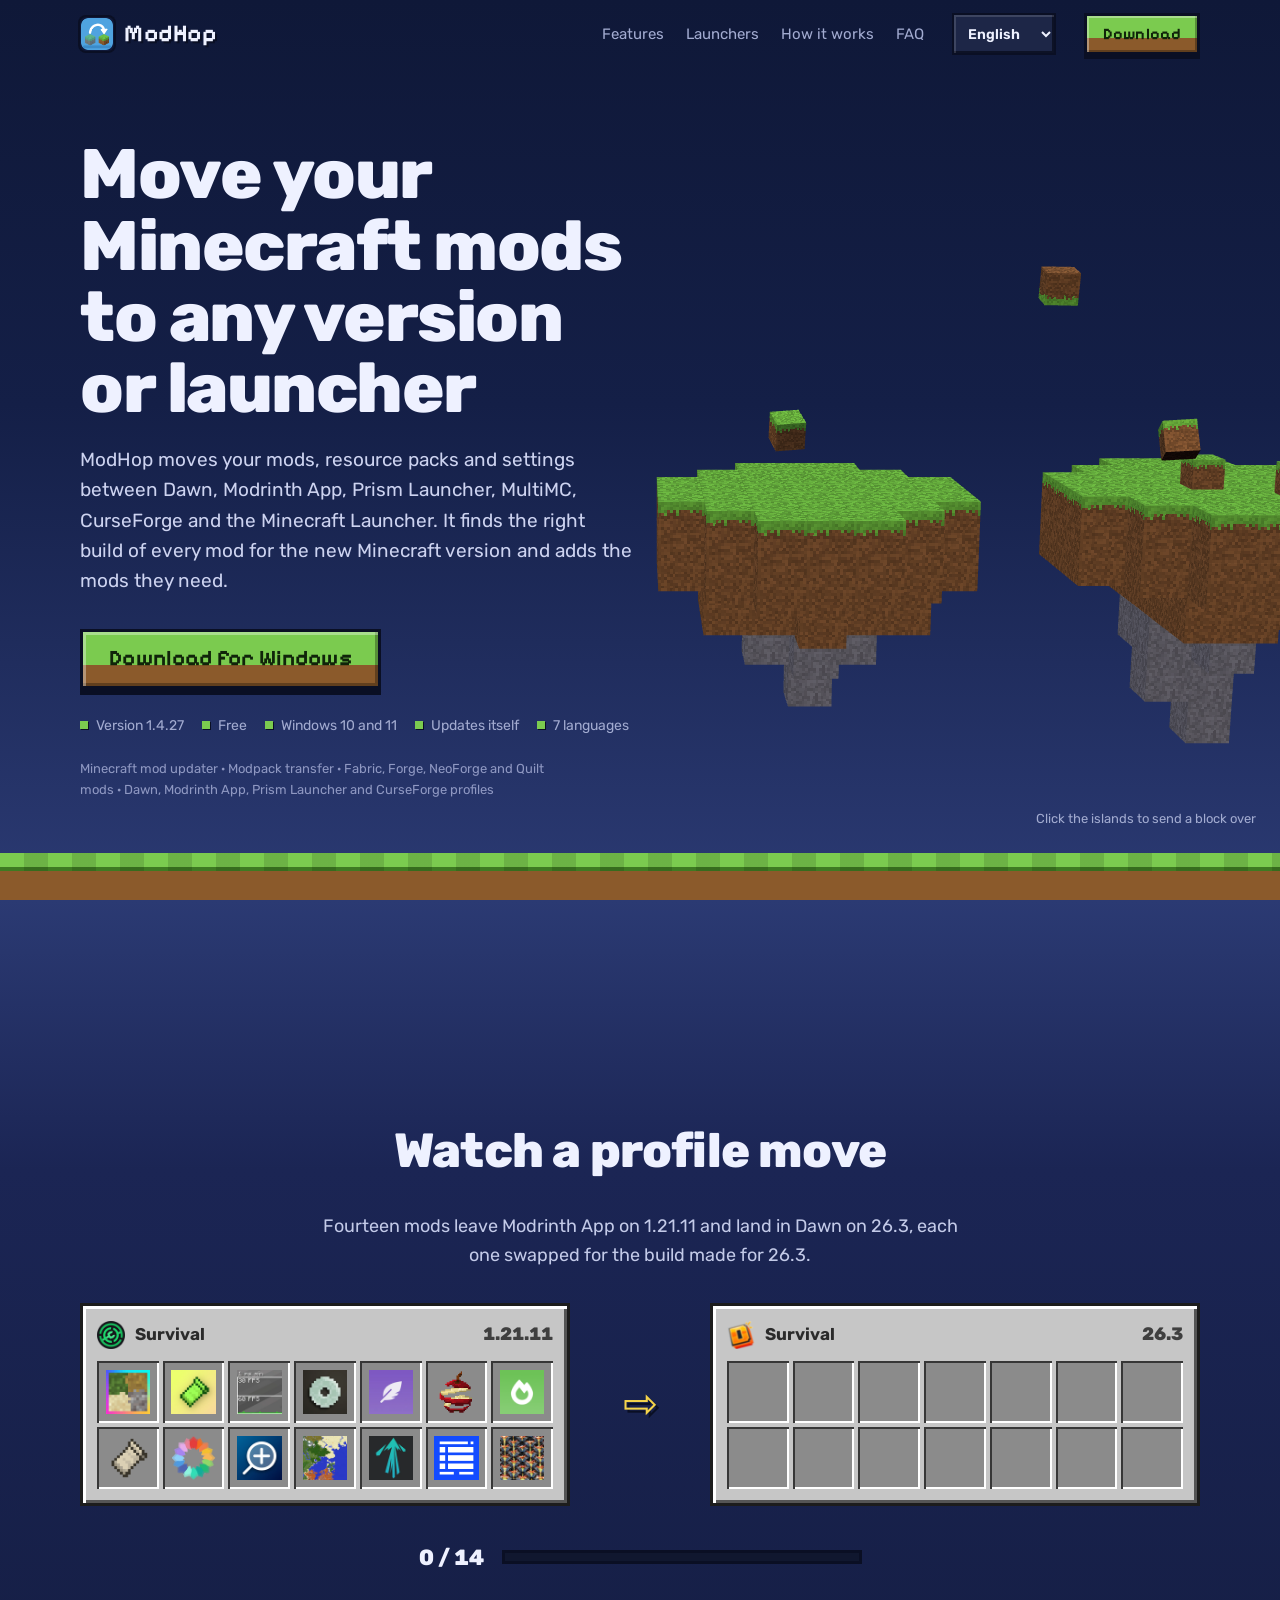
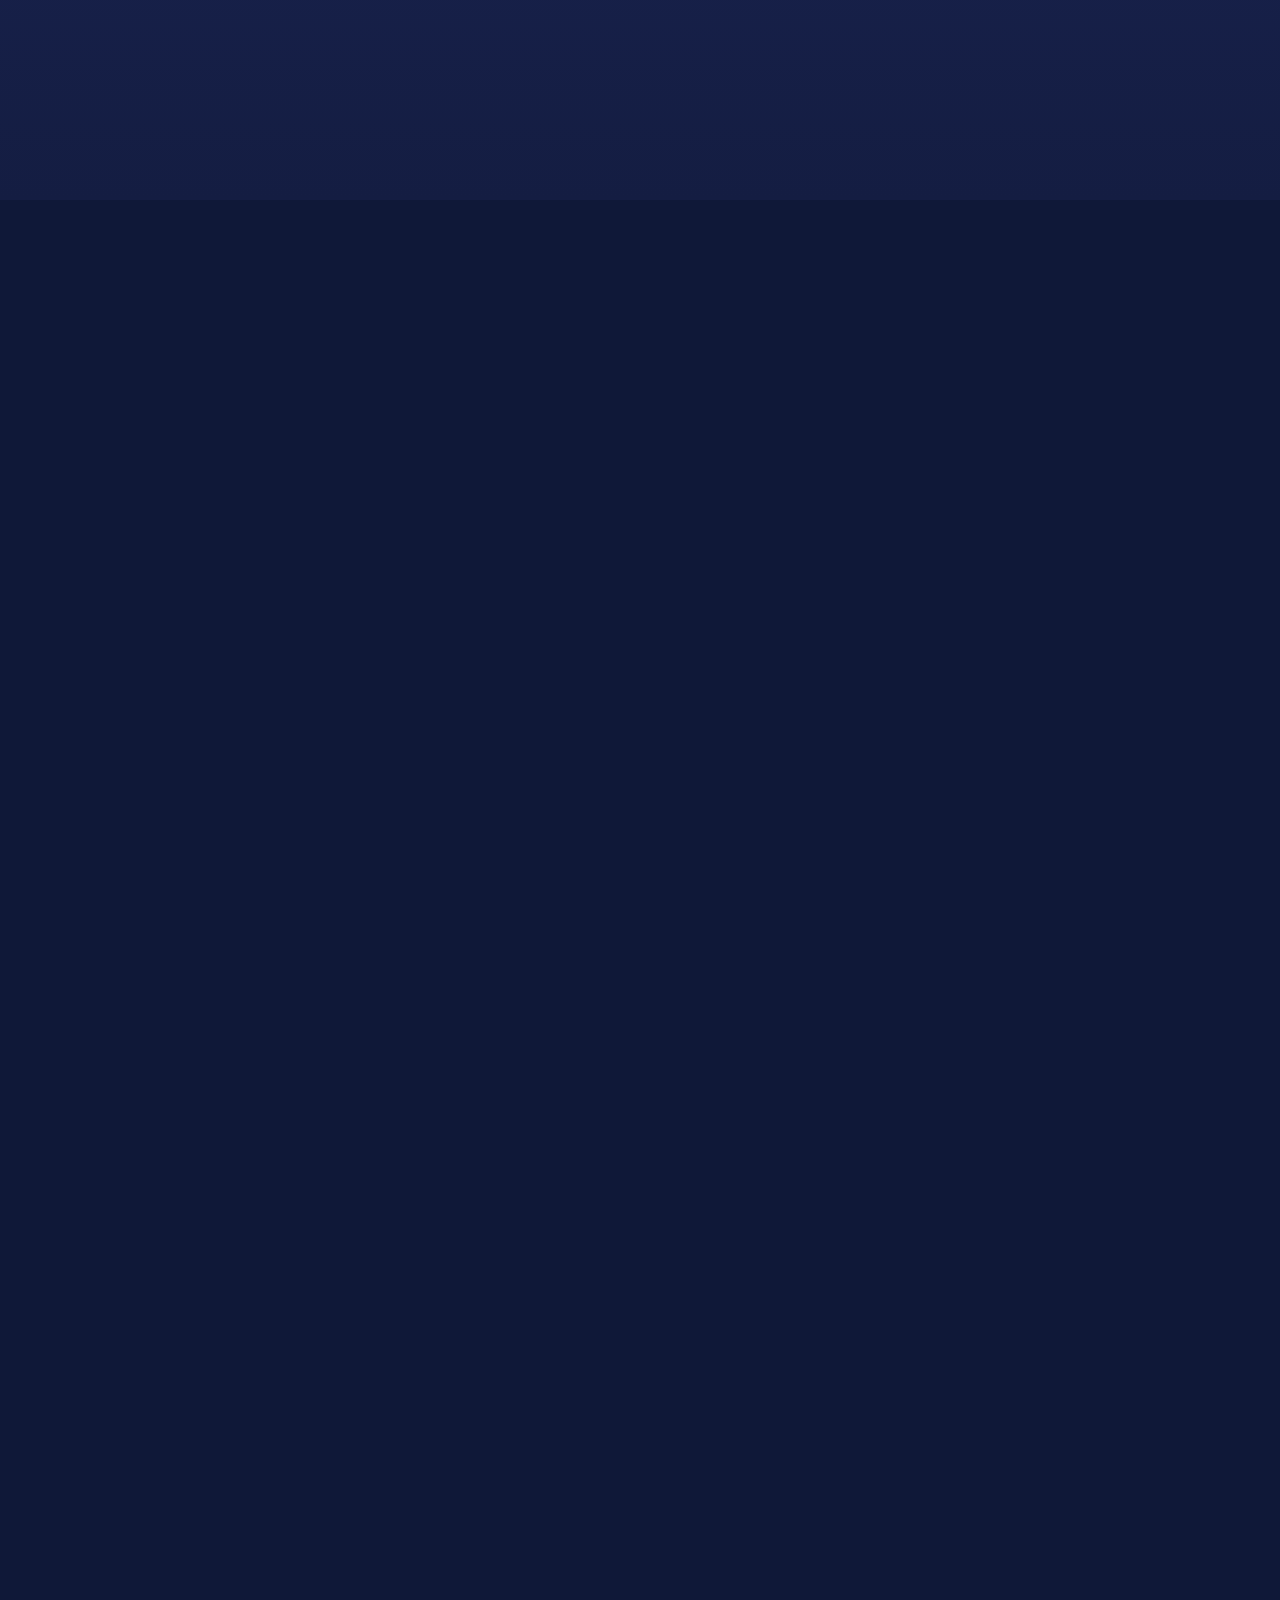
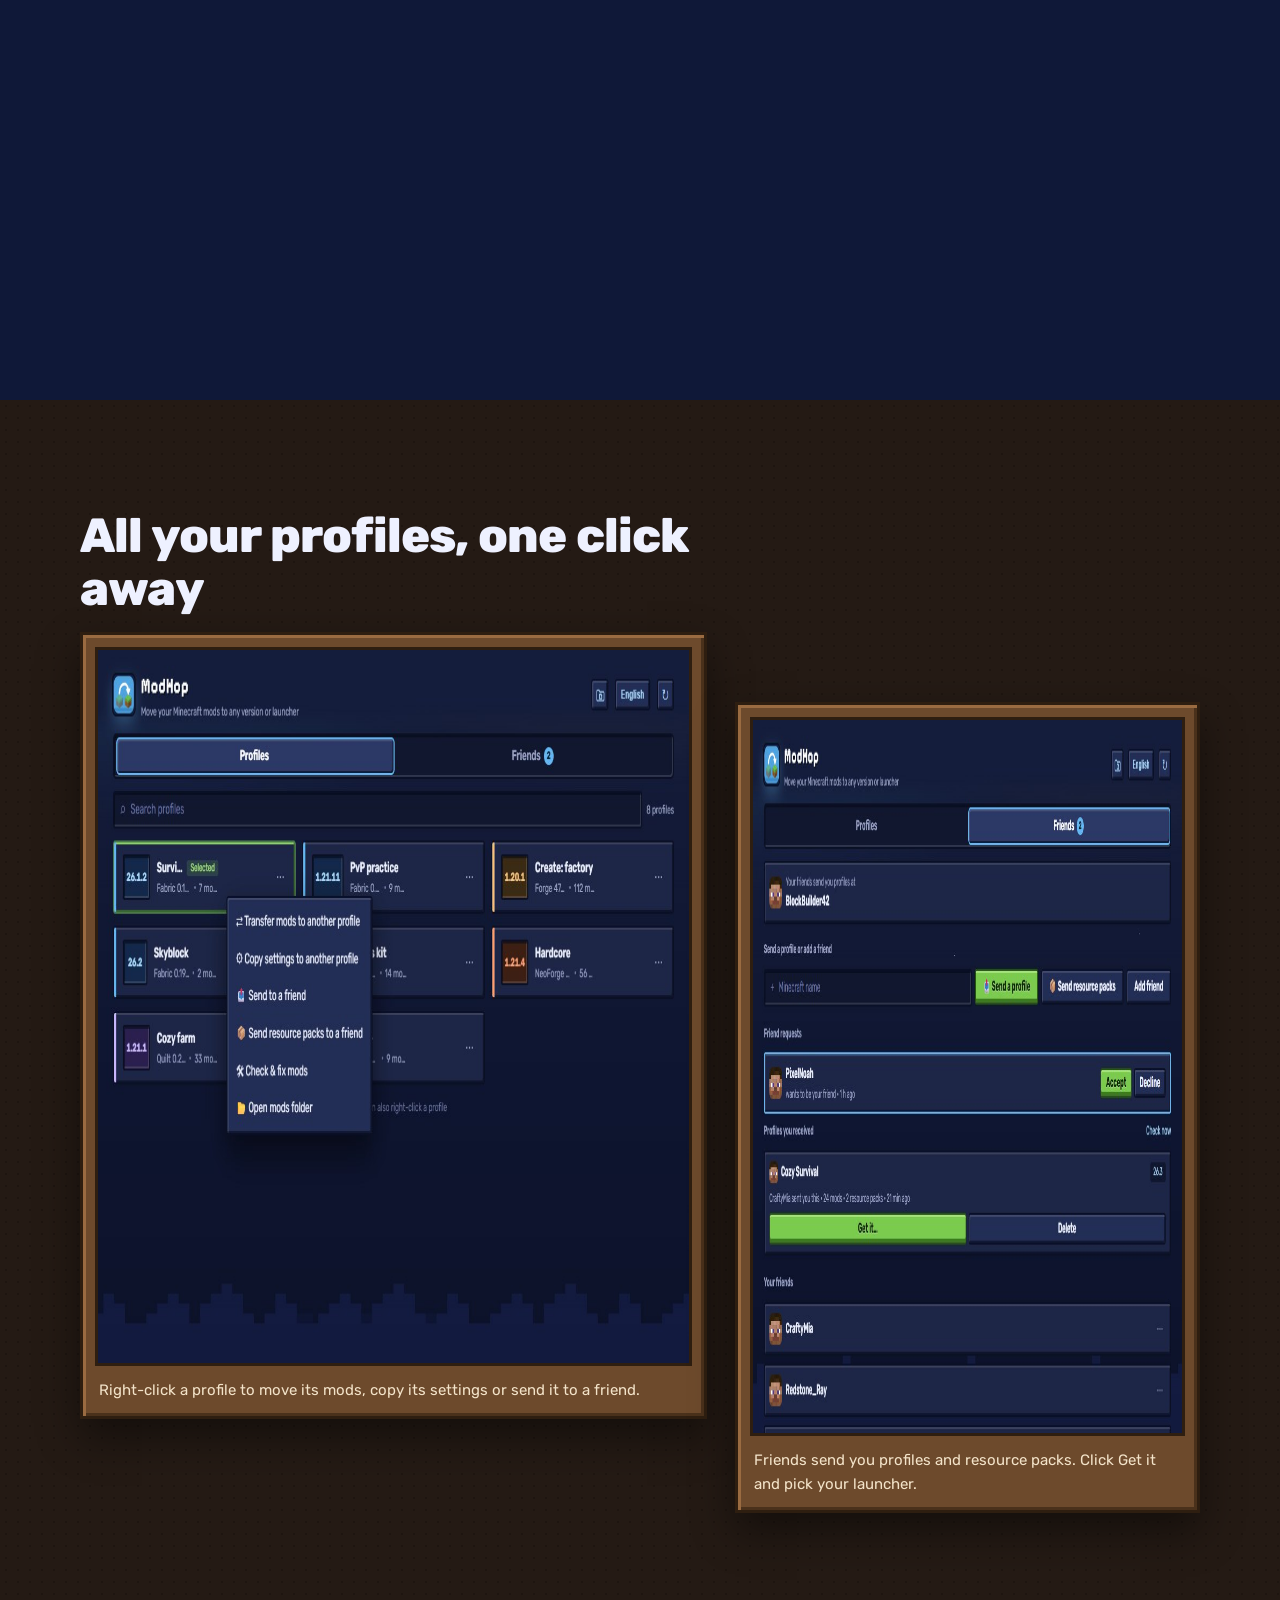
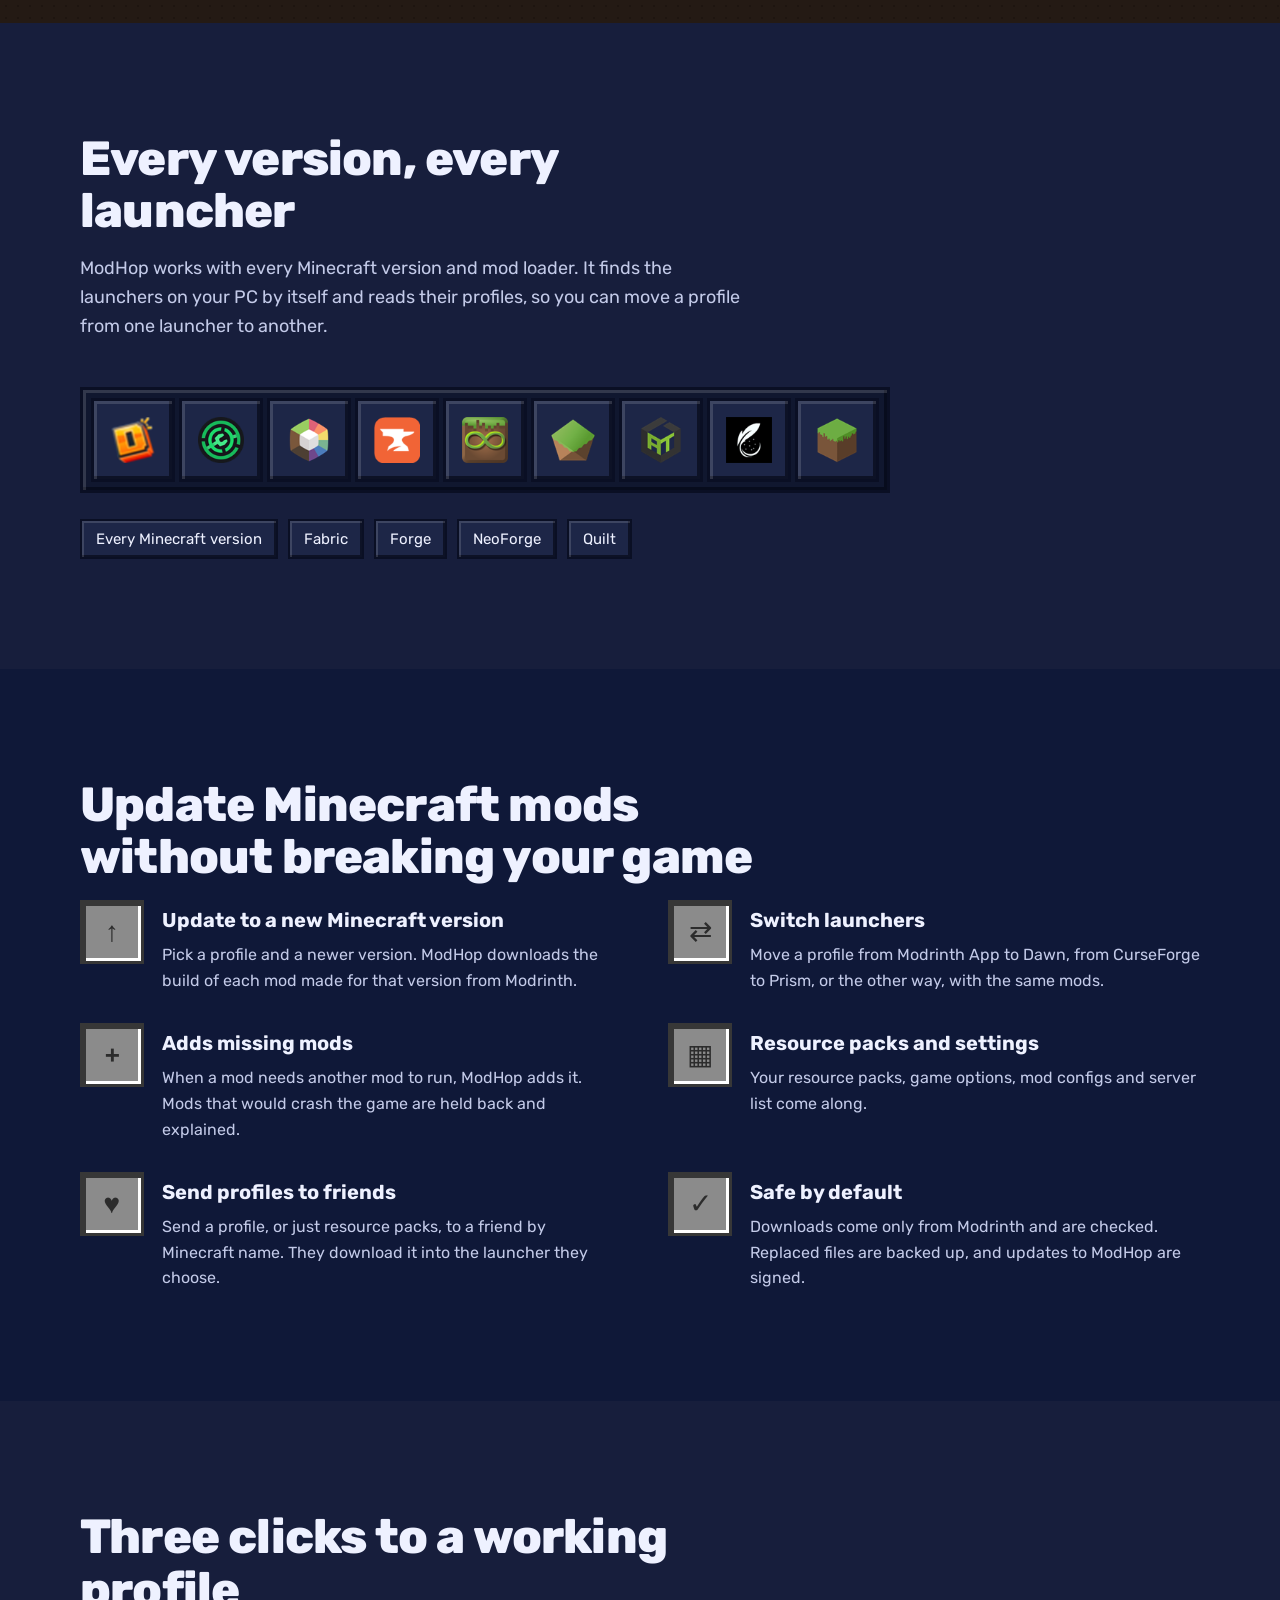
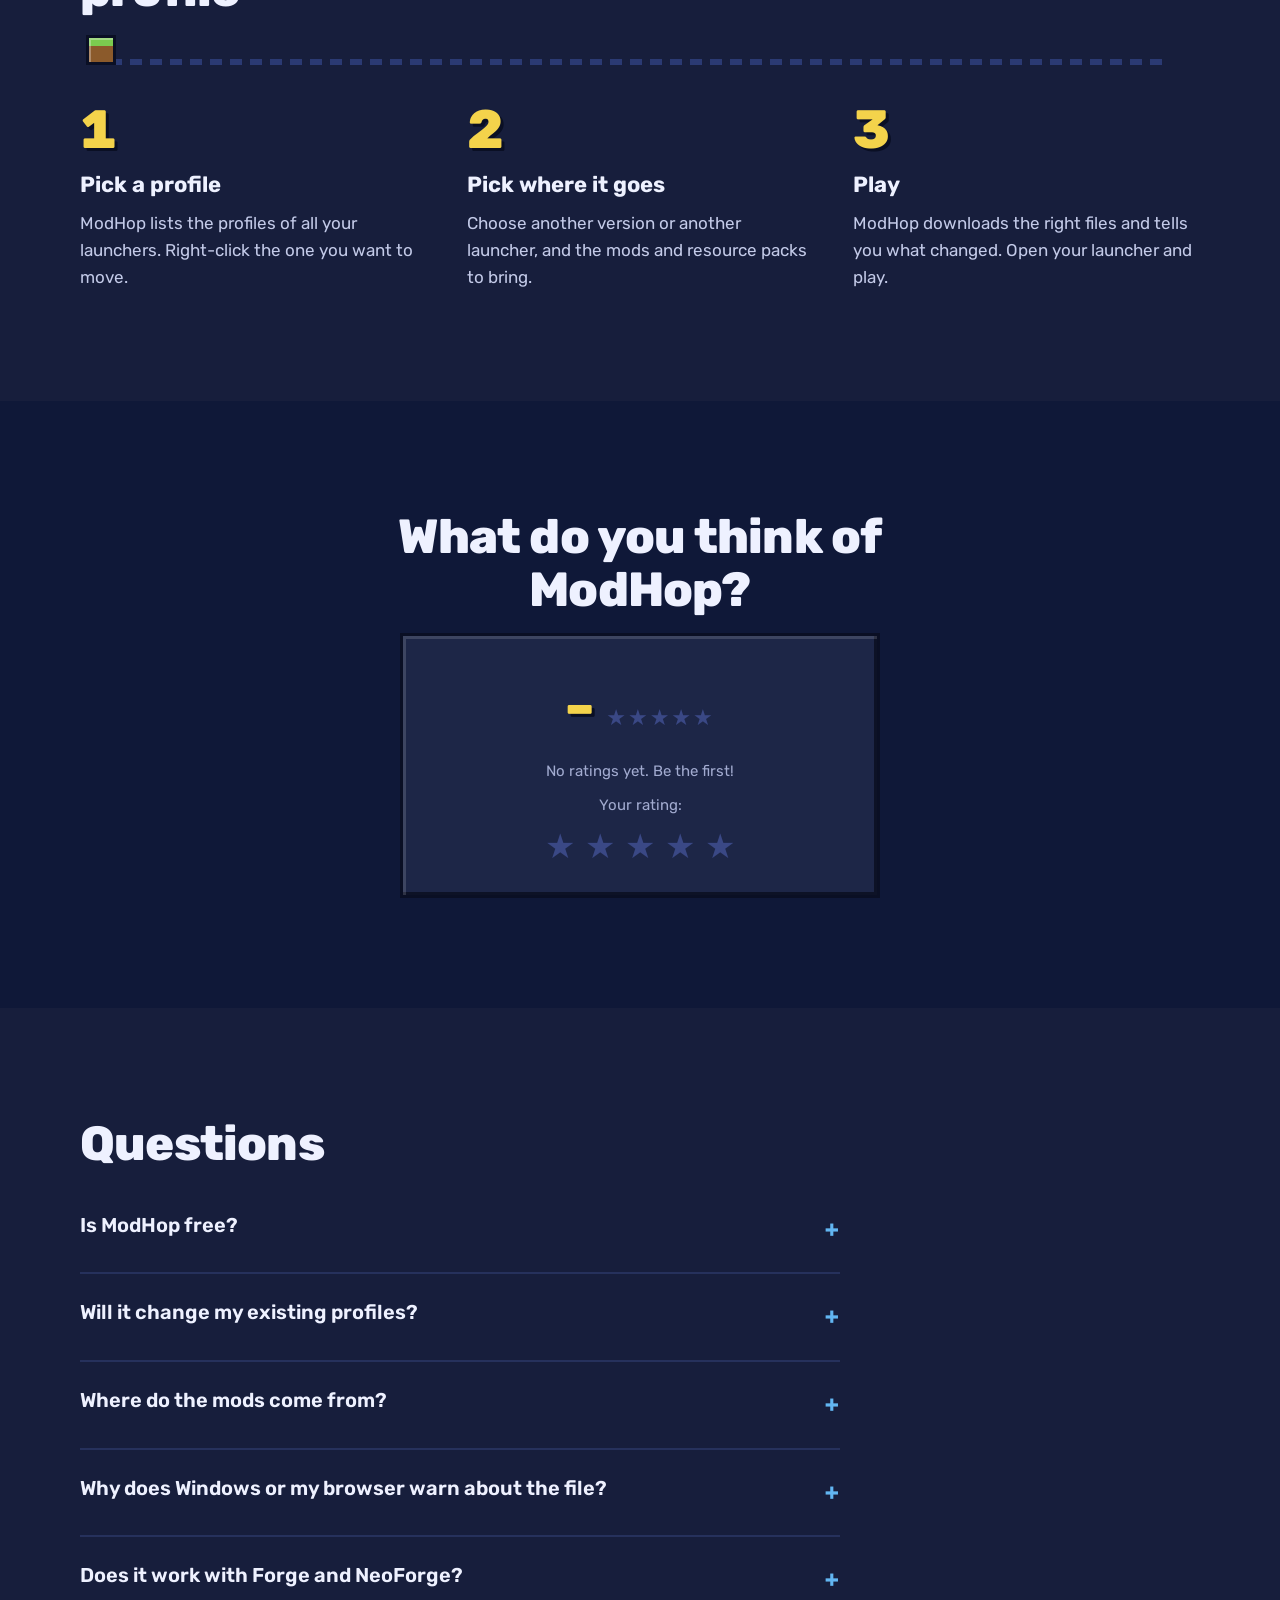
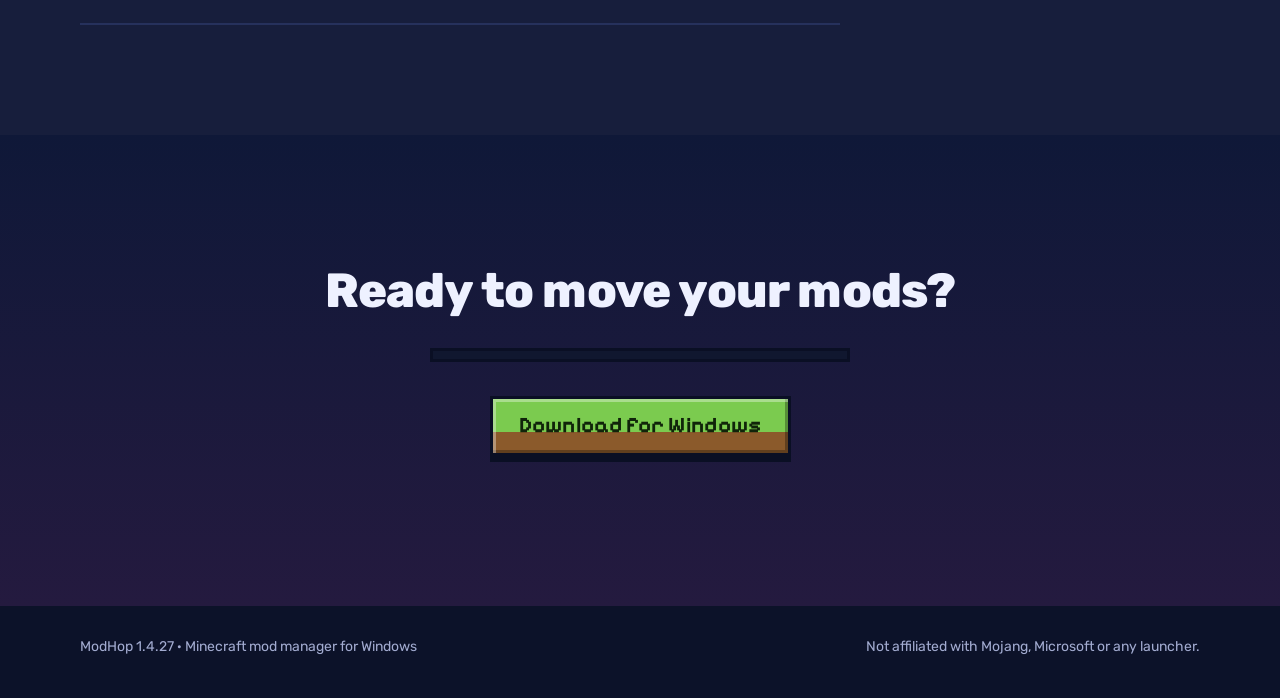
==== index.html @ 949e2425 "Website 1.4.27: index.html" ====
<!doctype html>
<html lang="en">
<head>
<meta charset="utf-8">
<meta name="viewport" content="width=device-width, initial-scale=1">
<meta name="google-site-verification" content="QtRZL0XjADzHEwSwGdXTZGX1Vj5kNe7svAyJf5yG7o0">
<title>ModHop – Move your Minecraft mods to any version or launcher</title>
<meta property="og:site_name" content="ModHop">
<meta name="application-name" content="ModHop">
<meta name="description" content="Move your Minecraft mods, resource packs and settings to any Minecraft version or launcher: Dawn, Modrinth App, Prism Launcher, MultiMC, CurseForge and the Minecraft Launcher. Free for Windows.">
<link rel="canonical" href="https://modhop.github.io/">
<link rel="alternate" hreflang="en" href="https://modhop.github.io/">
<link rel="alternate" hreflang="he" href="https://modhop.github.io/he/">
<link rel="alternate" hreflang="zh" href="https://modhop.github.io/zh/">
<link rel="alternate" hreflang="hi" href="https://modhop.github.io/hi/">
<link rel="alternate" hreflang="es" href="https://modhop.github.io/es/">
<link rel="alternate" hreflang="ar" href="https://modhop.github.io/ar/">
<link rel="alternate" hreflang="fr" href="https://modhop.github.io/fr/">
<link rel="alternate" hreflang="x-default" href="https://modhop.github.io/">
<link rel="icon" href="favicon.ico" sizes="any">
<link rel="icon" type="image/png" href="logo.png">
<link rel="apple-touch-icon" href="logo.png">
<meta property="og:type" content="website">
<meta property="og:title" content="ModHop – Move your Minecraft mods to any version or launcher">
<meta property="og:description" content="Free Windows app that updates your Minecraft mods to a new version and moves profiles between launchers.">
<meta property="og:url" content="https://modhop.github.io/">
<meta property="og:image" content="https://modhop.github.io/img/share.png">
<meta property="og:image:width" content="1200">
<meta property="og:image:height" content="630">
<meta name="twitter:card" content="summary_large_image">
<script type="application/ld+json">{"@context":"https://schema.org","@type":"SoftwareApplication","name":"ModHop","operatingSystem":"Windows 10, Windows 11","applicationCategory":"GameApplication","aggregateRating":{"@type":"AggregateRating","ratingValue":"3.7","ratingCount":"3","bestRating":"5","worstRating":"1"},"description":"Free Minecraft mod manager and mod updater that moves mods, resource packs and settings to any Minecraft version or launcher.","offers":{"@type":"Offer","price":"0","priceCurrency":"USD"},"downloadUrl":"https://da.gd/ModHop","url":"https://modhop.github.io/"}</script>
<script type="application/ld+json">{"@context":"https://schema.org","@type":"WebSite","name":"modhop.github.io","alternateName":["ModHop","ModHop Minecraft"],"url":"https://modhop.github.io/"}</script>
<script type="application/ld+json">{"@context":"https://schema.org","@type":"Organization","name":"ModHop","url":"https://modhop.github.io/","logo":"https://modhop.github.io/logo.png"}</script>
<link rel="preconnect" href="https://fonts.googleapis.com">
<link href="https://fonts.googleapis.com/css2?family=Pixelify+Sans:wght@500;600;700&family=Rubik:wght@400;500;600;700;800&display=swap" rel="stylesheet">
<style>
  :root {
    --sky-top: #0f1838; --sky: #141f47; --horizon: #2b3a73;
    --slab: #1d2647; --slab2: #26315c; --edge: #0a0f24;
    --text: #eef1ff; --muted: #a2abd0;
    --sky-blue: #62b6f2; --grass: #7bcb4f; --grass-hi: #a3e675; --grass-step: #3e7a22; --dirt: #8b5a2b; --xp: #f4d34b;
    --hi: rgba(255,255,255,.14); --lo: rgba(3,6,18,.6);
    --bevel: inset 3px 3px 0 var(--hi), inset -3px -3px 0 var(--lo);
    --pixel: "Pixelify Sans", ui-monospace, monospace;
  }
  * { box-sizing: border-box; }
  html { scroll-behavior: smooth; }
  body { margin: 0; color: var(--text); font: 17px/1.6 "Rubik", system-ui, sans-serif; background: var(--sky-top); -webkit-font-smoothing: antialiased; }
  a { color: inherit; }
  img { display: block; max-width: 100%; }
  .wrap { width: min(1120px, 100% - 40px); margin-inline: auto; }
  :focus-visible { outline: 3px solid var(--xp); outline-offset: 3px; }

  /* ---------- nav ---------- */
  nav { position: fixed; inset: 0 0 auto; z-index: 20; transition: background .3s; }
  nav.solid { background: rgba(15,24,56,.88); backdrop-filter: blur(8px); box-shadow: 0 2px 0 var(--edge); }
  nav .wrap { display: flex; align-items: center; gap: 28px; height: 68px; }
  .brand { display: flex; align-items: center; gap: 10px; text-decoration: none; font-family: var(--pixel); font-size: 24px; font-weight: 700; letter-spacing: .5px; text-shadow: 2px 2px 0 var(--edge); }
  .brand img { width: 34px; height: 34px; border-radius: 6px; box-shadow: 0 0 0 2px var(--edge); }
  .links { display: flex; gap: 22px; margin-inline-start: auto; font-size: 15px; }
  .links a { text-decoration: none; color: var(--muted); }
  .links a:hover { color: var(--text); }

  /* ---------- the grass-block button ---------- */
  .dl {
    display: inline-flex; align-items: center; gap: 12px; padding: 0 26px; height: 60px; text-decoration: none;
    font-family: var(--pixel); font-size: 22px; font-weight: 700; color: #10240a; letter-spacing: .3px;
    background: linear-gradient(var(--grass) 0 62%, var(--dirt) 62%); border: 3px solid var(--edge);
    box-shadow: inset 3px 3px 0 rgba(255,255,255,.35), inset -3px -3px 0 rgba(0,0,0,.3), 0 6px 0 var(--edge);
    transition: transform .08s, box-shadow .08s;
  }
  .dl small { font-family: "Rubik"; font-size: 13px; font-weight: 600; color: #f3e3c9; padding: 1px 6px; background: rgba(0,0,0,.25); align-self: flex-end; margin-bottom: 4px; }
  .dl:hover { filter: brightness(1.06); }
  .dl:active { transform: translateY(6px); box-shadow: inset 3px 3px 0 rgba(0,0,0,.25), inset -3px -3px 0 rgba(255,255,255,.2), 0 0 0 var(--edge); }
  nav .dl { height: 42px; font-size: 16px; padding: 0 16px; box-shadow: inset 2px 2px 0 rgba(255,255,255,.35), inset -2px -2px 0 rgba(0,0,0,.3), 0 4px 0 var(--edge); }

  /* ---------- hero ---------- */
  .hero { position: relative; min-height: 100svh; overflow: hidden; background: linear-gradient(var(--sky-top), var(--sky) 45%, var(--horizon)); display: grid; align-items: center; }
  .hero canvas { position: absolute; inset: 0; width: 100%; height: 100%; }
  .hero .wrap { position: relative; z-index: 2; padding: 120px 0 80px; pointer-events: none; }
  .hero .copy { max-width: 640px; pointer-events: auto; }
  .hero h1 { margin: 0 0 20px; font-size: clamp(40px, 5.6vw, 70px); line-height: 1.02; font-weight: 800; letter-spacing: -1.5px; text-wrap: balance; }
  .hero h1 .line { display: block; overflow: hidden; white-space: nowrap; }
  .hero h1 .line > span { display: inline-block; }
  .hero p { margin: 0 0 32px; font-size: 19px; color: #cdd3f0; max-width: 46ch; }
  .facts { display: flex; flex-wrap: wrap; gap: 8px 18px; margin-top: 26px; font-size: 14px; color: var(--muted); }
  .facts span::before { content: ""; display: inline-block; width: 8px; height: 8px; margin-inline-end: 8px; background: var(--grass); box-shadow: 1px 1px 0 var(--edge); vertical-align: 1px; }
  .ground { position: absolute; left: 0; right: 0; bottom: -1px; height: 48px; z-index: 3;
    background: linear-gradient(var(--grass) 0 14px, var(--grass-step) 14px 18px, var(--dirt) 18px);
    -webkit-mask: linear-gradient(90deg, #000 0 0); }
  .ground::before { content: ""; position: absolute; inset: 0 0 auto; height: 18px;
    background: repeating-linear-gradient(90deg, transparent 0 24px, rgba(0,0,0,.12) 24px 48px); }

  /* ---------- sections ---------- */
  section { padding: 110px 0; position: relative; }
  section.dirt { background: #241a14 radial-gradient(rgba(0,0,0,.18) 1px, transparent 1.5px) 0 0 / 12px 12px; }
  section.stone { background: #171e3c; }
  h2 { font-size: clamp(32px, 4vw, 48px); line-height: 1.1; margin: 0 0 16px; font-weight: 800; letter-spacing: -.8px; max-width: 20ch; }
  .lead { color: #c3cae8; max-width: 60ch; margin: 0 0 46px; font-size: 18px; }

  /* screenshots in item frames */
  .shots { display: grid; grid-template-columns: 1.35fr 1fr; gap: 28px; align-items: start; }
  .frame { background: #6d4a2c; padding: 12px; border: 3px solid #2e1e10; box-shadow: inset 3px 3px 0 #9a6b41, inset -3px -3px 0 #4a311b, 0 18px 40px rgba(0,0,0,.45); }
  .frame img { border: 3px solid #2e1e10; }
  .frame figcaption { color: #f3e3c9; font-size: 15px; padding: 12px 4px 2px; }
  .frame:nth-child(2) { margin-top: 70px; }

  /* launchers as a hotbar */
  .hotbar { display: flex; flex-wrap: wrap; gap: 0; width: fit-content; max-width: 100%; padding: 6px; background: #10172f; border: 3px solid var(--edge); box-shadow: var(--bevel); }
  .slot { position: relative; width: 84px; height: 84px; display: grid; place-items: center; background: var(--slab); border: 3px solid var(--edge); box-shadow: var(--bevel); margin: 2px; }
  .slot img { width: 46px; height: 46px; object-fit: contain; image-rendering: auto; }
  .slot .tip { position: absolute; bottom: calc(100% + 10px); left: 50%; translate: -50% 0; white-space: nowrap; padding: 6px 10px; font-size: 14px;
    background: #12051f; border: 2px solid #2a0f5c; box-shadow: inset 0 0 0 2px #1a0638; opacity: 0; pointer-events: none; transition: opacity .15s; }
  .slot:hover .tip, .slot:focus-visible .tip { opacity: 1; }
  .slot:hover { border-color: #fff; }
  .loaders { display: flex; flex-wrap: wrap; gap: 10px; margin-top: 26px; }
  .loaders span { padding: 6px 14px; font-size: 15px; background: var(--slab); border: 2px solid var(--edge); box-shadow: inset 2px 2px 0 var(--hi), inset -2px -2px 0 var(--lo); }

  /* features: an inventory, items with tooltips written out */
  .inv { display: grid; grid-template-columns: repeat(2, minmax(0, 1fr)); gap: 30px 56px; }
  .item { display: grid; grid-template-columns: 64px 1fr; gap: 18px; align-items: start; }
  .item .ico { width: 64px; height: 64px; display: grid; place-items: center; background: #8b8b8b; border: 3px solid #373737;
    box-shadow: inset 3px 3px 0 #373737, inset -3px -3px 0 #fff; font-family: var(--pixel); font-size: 28px; color: #2c2c2c; }
  .item h3 { margin: 4px 0 6px; font-size: 20px; }
  .item p { margin: 0; color: #c3cae8; font-size: 16px; }

  /* how it works: three steps along a path, a block walks it as you scroll */
  .steps { position: relative; display: grid; grid-template-columns: repeat(3, 1fr); gap: 40px; padding-top: 70px; }
  .path { position: absolute; top: 26px; left: 30px; right: 30px; height: 6px; background: repeating-linear-gradient(90deg, var(--horizon) 0 12px, transparent 12px 20px); }
  .walker { position: absolute; top: 2px; left: 6px; width: 30px; height: 30px; background: linear-gradient(var(--grass) 0 34%, var(--dirt) 34%); border: 3px solid var(--edge); box-shadow: inset 2px 2px 0 rgba(255,255,255,.3); }
  .step b { display: block; font-family: "Rubik", system-ui, sans-serif; font-weight: 800; font-variant-numeric: tabular-nums; font-size: 54px; line-height: 1; color: var(--xp); text-shadow: 3px 3px 0 var(--edge); margin-bottom: 10px; }
  .step h3 { margin: 0 0 8px; font-size: 22px; }
  .step p { margin: 0; color: #c3cae8; }

  /* faq */
  .faq > * { max-width: 760px; }
  details { border-bottom: 2px solid #26315c; }
  summary { list-style: none; cursor: pointer; padding: 22px 0; font-size: 20px; font-weight: 600; display: flex; justify-content: space-between; gap: 20px; }
  summary::after { content: "+"; font-family: var(--pixel); font-size: 26px; color: var(--sky-blue); transition: rotate .25s; }
  details[open] summary::after { rotate: 45deg; }
  details .a { overflow: hidden; }
  details .a p { margin: 0 0 22px; color: #c3cae8; max-width: 62ch; }

  .final { text-align: center; padding: 130px 0 150px; background: linear-gradient(var(--sky-top), #241a3f); overflow: hidden; }
  .final h2 { margin: 0 auto 30px; max-width: none; }
  .final .xp { width: min(420px, 80%); height: 14px; margin: 0 auto 34px; background: #10172f; border: 3px solid var(--edge); }
  .final .xp i { display: block; height: 100%; width: 0; background: repeating-linear-gradient(90deg, #8ae04f 0 22px, #6cbf38 22px 25px); box-shadow: 0 0 14px rgba(138,224,79,.6); }
  footer { padding: 30px 0 40px; color: var(--muted); font-size: 14px; background: #0c1229; }
  footer .wrap { display: flex; justify-content: space-between; flex-wrap: wrap; gap: 10px; }

  @media (max-width: 860px) {
    .links { display: none; }
    .shots, .inv, .steps { grid-template-columns: 1fr; }
    .frame:nth-child(2) { margin-top: 0; }
    .path, .walker { display: none; }
    .hero { min-height: max(100svh, 900px); }
    .hero .wrap { padding-top: 96px; align-self: start; }
    .dl { font-size: 18px; height: 54px; padding: 0 18px; }
    nav .dl { font-size: 14px; }
    .slot { width: 64px; height: 64px; } .slot img { width: 36px; height: 36px; }
  }
  @media (prefers-reduced-motion: reduce) { html { scroll-behavior: auto; } }

  /* ---------- block wipe between "pages" ---------- */
  #wipe { position: fixed; inset: 0; z-index: 100; display: grid; pointer-events: none; }
  #wipe i { display: block; background: linear-gradient(var(--grass) 0 22%, var(--grass-step) 22% 28%, var(--dirt) 28%); box-shadow: inset 0 0 0 2px rgba(0,0,0,.18); }

  /* ---------- the transfer story (pinned while you scroll) ---------- */
  .story { padding: 0; background: linear-gradient(var(--horizon), #1b2554 30%, #141d42); }
  .story .stage { height: 100vh; display: grid; align-content: center; gap: 34px; }
  .story h2 { margin: 0; max-width: none; text-align: center; }
  .story .lead { margin: 0 auto; text-align: center; }
  .boards { display: grid; grid-template-columns: 1fr 120px 1fr; align-items: center; gap: 10px; }
  .board { background: #c6c6c6; border: 3px solid #1c1c1c; box-shadow: inset 3px 3px 0 #fff, inset -3px -3px 0 #555; padding: 14px; color: #2b2b2b; }
  .board header { display: flex; align-items: center; gap: 10px; margin-bottom: 12px; font-weight: 700; }
  .board header img { width: 28px; height: 28px; }
  .board .ver { margin-inline-start: auto; font-family: "Rubik", system-ui, sans-serif; font-weight: 800; font-variant-numeric: tabular-nums; font-size: 18px; color: #3f3f3f; }
  .cells { display: grid; grid-template-columns: repeat(7, 1fr); gap: 4px; }
  .cell { aspect-ratio: 1; background: #8b8b8b; box-shadow: inset 2px 2px 0 #373737, inset -2px -2px 0 #fff; display: grid; place-items: center; }
  .cell img { width: 72%; height: 72%; object-fit: contain; image-rendering: auto; }
  .arrow { text-align: center; font-family: var(--pixel); font-size: 42px; color: var(--xp); text-shadow: 3px 3px 0 var(--edge); }
  .tally { display: flex; justify-content: center; align-items: center; gap: 18px; font-family: "Rubik", system-ui, sans-serif; font-weight: 800; font-variant-numeric: tabular-nums; font-size: 22px; }
  .tally .xpbar { width: min(360px, 60vw); height: 14px; background: #10172f; border: 3px solid var(--edge); }
  .tally .xpbar i { display: block; height: 100%; width: 0; background: repeating-linear-gradient(90deg, #8ae04f 0 18px, #6cbf38 18px 21px); box-shadow: 0 0 12px rgba(138,224,79,.6); }
  .flying { position: fixed; left: 0; top: 0; z-index: 30; pointer-events: none; object-fit: contain; }
  .bit { position: fixed; left: 0; top: 0; z-index: 200; pointer-events: none; margin: -3px 0 0 -3px; box-shadow: 1px 1px 0 rgba(0,0,0,.35); }
  .hero canvas { cursor: pointer; }
  .hint { position: absolute; z-index: 3; right: 24px; bottom: 70px; font-size: 13px; color: var(--muted); }
  @media (max-width: 860px) { .boards { grid-template-columns: 1fr; } .arrow { rotate: 90deg; } .story .stage { height: auto; padding: 90px 0; } .hint { display: none; } }

  /* the language picker and the small things the original page had */
  select.lang { height: 42px; padding: 0 10px; font: 600 14px "Rubik", sans-serif; color: var(--text); background: var(--slab); border: 2px solid var(--edge); box-shadow: inset 2px 2px 0 var(--hi), inset -2px -2px 0 var(--lo); cursor: pointer; }
  select.lang option { background: var(--slab); }
  .hero h1 em { font-style: normal; }
  .hero .tags { margin: 22px 0 0; font-size: 13px; color: #8f98c2; max-width: 60ch; }
  .shots figure { margin: 0; }
  /* ratings */
  .rate-box { max-width: 480px; margin: 0 auto; text-align: center; display: grid; gap: 10px; justify-items: center; padding: 30px; background: var(--slab); border: 3px solid var(--edge); box-shadow: var(--bevel); }
  .avg { display: flex; align-items: baseline; gap: 12px; }
  .avg b { font-family: "Rubik", system-ui, sans-serif; font-weight: 800; font-variant-numeric: tabular-nums; font-size: 52px; color: var(--xp); text-shadow: 3px 3px 0 var(--edge); }
  .stars { color: var(--xp); letter-spacing: 2px; font-size: 22px; } .stars .off { color: #3a4885; }
  .pick-stars { display: flex; gap: 6px; }
  .pick-stars button { font-size: 34px; line-height: 1; background: none; border: 0; cursor: pointer; color: #3a4885; padding: 2px; transition: color .15s; }
  .pick-stars button.on { color: var(--xp); text-shadow: 0 0 12px rgba(244,211,75,.5); }
  .msg { font-size: 15px; color: var(--muted); } .msg.err { color: #ff6b5e; }
  #rate h2, .final h2 { margin-inline: auto; text-align: center; }
  .dl-count { color: var(--muted); font-size: 16px; margin: -16px 0 24px; }
  .hero .dl-count { display: inline; margin: 0; color: inherit; }
  [dir=rtl] .hint { right: auto; left: 24px; }
  [dir=rtl] .walker { left: auto; right: 6px; }
  [dir=rtl] .arrow { transform: scaleX(-1); }
  #tallyN { direction: ltr; unicode-bidi: isolate; }
  [dir=rtl] .story .board header .ver { margin-inline-start: auto; }
  @media (max-width: 860px) { select.lang { margin-inline-start: auto; } }
</style>
</head>
<body>
<div id="wipe" aria-hidden="true"></div>
<nav id="nav" aria-label="Main"><div class="wrap">
  <a class="brand" href="#top"><img src="logo.png" alt="">ModHop</a>
  <div class="links"><a href="#features">Features</a><a href="#launchers">Launchers</a><a href="#how">How it works</a><a href="#faq">FAQ</a></div>
  <select class="lang" aria-label="Language" onchange="location.href=this.value"><option value="https://modhop.github.io/" selected>English</option><option value="https://modhop.github.io/he/">עברית</option><option value="https://modhop.github.io/zh/">中文</option><option value="https://modhop.github.io/hi/">हिन्दी</option><option value="https://modhop.github.io/es/">Español</option><option value="https://modhop.github.io/ar/">العربية</option><option value="https://modhop.github.io/fr/">Français</option></select>
  <a class="dl" href="https://da.gd/ModHop">Download</a>
</div></nav>

<header class="hero" id="top">
  <canvas id="world" aria-hidden="true"></canvas>
  <div class="wrap"><div class="copy">
    <h1>Move your Minecraft mods to <em>any version</em> or launcher</h1>
    <p>ModHop moves your mods, resource packs and settings between Dawn, Modrinth App, Prism Launcher, MultiMC, CurseForge and the Minecraft Launcher. It finds the right build of every mod for the new Minecraft version and adds the mods they need.<span id="dlCountTop" class="dl-count" data-t=" Downloaded {n} times so far." hidden></span></p>
    <a class="dl" id="download" href="https://da.gd/ModHop">Download for Windows</a>
    <div class="facts"><span>Version 1.4.27</span><span>Free</span><span>Windows 10 and 11</span><span>Updates itself</span><span>7 languages</span></div>
    <p class="tags">Minecraft mod updater · Modpack transfer · Fabric, Forge, NeoForge and Quilt mods · Dawn, Modrinth App, Prism Launcher and CurseForge profiles</p>
  </div></div>
  <div class="ground"></div>
  <div class="hint">Click the islands to send a block over</div>
</header>

<section class="story" id="story">
  <div class="wrap stage">
    <h2>Watch a profile move</h2>
    <p class="lead">Fourteen mods leave Modrinth App on 1.21.11 and land in Dawn on 26.3, each one swapped for the build made for 26.3.</p>
    <div class="boards">
      <div class="board" id="fromBoard"><header><img src="img/icons/modrinth.png" alt="">Survival<span class="ver">1.21.11</span></header><div class="cells" id="fromCells"></div></div>
      <div class="arrow" aria-hidden="true">⇨</div>
      <div class="board" id="toBoard"><header><img src="img/icons/dawn.png" alt="">Survival<span class="ver">26.3</span></header><div class="cells" id="toCells"></div></div>
    </div>
    <div class="tally"><span id="tallyN">0 / 14</span><span class="xpbar"><i id="tallyBar"></i></span></div>
  </div>
</section>

<section class="dirt" id="shots">
  <div class="wrap">
    <h2>All your profiles, one click away</h2>
    <div class="shots">
      <figure class="frame"><img src="img/shot-profiles.jpg" alt="ModHop listing six Fabric profiles with the menu open: transfer mods, copy settings, send to a friend, send resource packs, check and fix mods" width="1100" height="719" loading="lazy"><figcaption>Right-click a profile to move its mods, copy its settings or send it to a friend.</figcaption></figure>
      <figure class="frame"><img src="img/shot-friends.jpg" alt="The Friends tab in ModHop with a friend request, a received profile with 24 mods and 2 resource packs, and a list of friends" width="1100" height="719" loading="lazy"><figcaption>Friends send you profiles and resource packs. Click Get it and pick your launcher.</figcaption></figure>
    </div>
  </div>
</section>

<section class="stone" id="launchers">
  <div class="wrap">
    <h2>Every version, every launcher</h2>
    <p class="lead">ModHop works with every Minecraft version and mod loader. It finds the launchers on your PC by itself and reads their profiles, so you can move a profile from one launcher to another.</p>
    <div class="hotbar">
      <div class="slot" tabindex="0"><img src="img/icons/dawn.png" alt="Dawn"><span class="tip">Dawn</span></div>
      <div class="slot" tabindex="0"><img src="img/icons/modrinth.png" alt="Modrinth App"><span class="tip">Modrinth App</span></div>
      <div class="slot" tabindex="0"><img src="img/icons/prism.png" alt="Prism Launcher"><span class="tip">Prism Launcher</span></div>
      <div class="slot" tabindex="0"><img src="img/icons/curseforge.png" alt="CurseForge"><span class="tip">CurseForge</span></div>
      <div class="slot" tabindex="0"><img src="img/icons/multimc.png" alt="MultiMC"><span class="tip">MultiMC</span></div>
      <div class="slot" tabindex="0"><img src="img/icons/polymc.png" alt="PolyMC"><span class="tip">PolyMC</span></div>
      <div class="slot" tabindex="0"><img src="img/icons/atlauncher.png" alt="ATLauncher"><span class="tip">ATLauncher</span></div>
      <div class="slot" tabindex="0"><img src="img/icons/feather.png" alt="Feather Client"><span class="tip">Feather Client</span></div>
      <div class="slot" tabindex="0"><img src="img/icons/official.png" alt="Minecraft Launcher"><span class="tip">Minecraft Launcher</span></div>
    </div>
    <div class="loaders"><span>Every Minecraft version</span><span>Fabric</span><span>Forge</span><span>NeoForge</span><span>Quilt</span></div>
  </div>
</section>

<section id="features">
  <div class="wrap">
    <h2>Update Minecraft mods without breaking your game</h2>
    <div class="inv">
      <div class="item"><div class="ico">↑</div><div><h3>Update to a new Minecraft version</h3><p>Pick a profile and a newer version. ModHop downloads the build of each mod made for that version from Modrinth.</p></div></div>
      <div class="item"><div class="ico">⇄</div><div><h3>Switch launchers</h3><p>Move a profile from Modrinth App to Dawn, from CurseForge to Prism, or the other way, with the same mods.</p></div></div>
      <div class="item"><div class="ico">+</div><div><h3>Adds missing mods</h3><p>When a mod needs another mod to run, ModHop adds it. Mods that would crash the game are held back and explained.</p></div></div>
      <div class="item"><div class="ico">▦</div><div><h3>Resource packs and settings</h3><p>Your resource packs, game options, mod configs and server list come along.</p></div></div>
      <div class="item"><div class="ico">♥</div><div><h3>Send profiles to friends</h3><p>Send a profile, or just resource packs, to a friend by Minecraft name. They download it into the launcher they choose.</p></div></div>
      <div class="item"><div class="ico">✓</div><div><h3>Safe by default</h3><p>Downloads come only from Modrinth and are checked. Replaced files are backed up, and updates to ModHop are signed.</p></div></div>
    </div>
  </div>
</section>

<section class="stone" id="how">
  <div class="wrap">
    <h2>Three clicks to a working profile</h2>
    <div class="steps">
      <div class="path"></div><div class="walker" id="walker"></div>
      <div class="step"><b>1</b><h3>Pick a profile</h3><p>ModHop lists the profiles of all your launchers. Right-click the one you want to move.</p></div>
      <div class="step"><b>2</b><h3>Pick where it goes</h3><p>Choose another version or another launcher, and the mods and resource packs to bring.</p></div>
      <div class="step"><b>3</b><h3>Play</h3><p>ModHop downloads the right files and tells you what changed. Open your launcher and play.</p></div>
    </div>
  </div>
</section>

<section id="rate">
  <div class="wrap">
    <h2>What do you think of ModHop?</h2>
    <div class="rate-box">
      <div class="avg"><b id="rateAvg">–</b><span class="stars" id="rateStars" aria-hidden="true"><span class="off">★★★★★</span></span></div>
      <div class="msg" id="rateCount" data-one="1 rating" data-many="{n} ratings">No ratings yet. Be the first!</div>
      <div class="msg">Your rating:</div>
      <div class="pick-stars" id="pick" role="group" aria-label="Your rating"><button type="button" data-s="1" aria-label="1 star">★</button><button type="button" data-s="2" aria-label="2 stars">★</button><button type="button" data-s="3" aria-label="3 stars">★</button><button type="button" data-s="4" aria-label="4 stars">★</button><button type="button" data-s="5" aria-label="5 stars">★</button></div>
      <div class="msg" id="rateMsg" data-thanks="Thanks! Your rating will show up here within a few hours." data-fail="Couldn't send your rating. Try again later." hidden></div>
    </div>
  </div>
</section>

<section class="stone" id="faq">
  <div class="wrap faq">
    <h2>Questions</h2>
    <details><summary>Is ModHop free?</summary><div class="a"><p>Yes. ModHop is free, with no ads and no account.</p></div></details>
    <details><summary>Will it change my existing profiles?</summary><div class="a"><p>Only the profile you choose as the target. Files it replaces are copied to a backup folder first. Profiles a friend sends you always become a new profile.</p></div></details>
    <details><summary>Where do the mods come from?</summary><div class="a"><p>From Modrinth. ModHop checks every file's hash before it uses it. Mods that are not on Modrinth are listed so you can add them yourself.</p></div></details>
    <details><summary>Why does Windows or my browser warn about the file?</summary><div class="a"><p>ModHop is new and not yet signed with a paid certificate, so Windows and browsers don't recognize it. Choose Keep, or More info → Run anyway.</p></div></details>
    <details><summary>Does it work with Forge and NeoForge?</summary><div class="a"><p>Yes, in launchers that support them. Dawn profiles use Fabric, so Forge and NeoForge profiles go to launchers like Modrinth App or Prism Launcher.</p></div></details>
  </div>
</section>

<section class="final">
  <div class="wrap">
    <h2>Ready to move your mods?</h2>
    <p class="dl-count" id="dlCount" data-t="Downloaded {n} times" hidden></p>
    <div class="xp"><i id="xp"></i></div>
    <a class="dl" href="https://da.gd/ModHop">Download for Windows</a>
  </div>
</section>

<footer><div class="wrap"><span>ModHop 1.4.27 · Minecraft mod manager for Windows</span><span>Not affiliated with Mojang, Microsoft or any launcher.</span></div></footer>

<script>
const LANG = document.documentElement.lang;
const fill = (el, n) => el.dataset.t.replace('{n}', n.toLocaleString(LANG));

// Real download count: installer downloads of every ModHop release, read from GitHub. Kept for a day in the
// browser, so the number refreshes daily; if GitHub can't be reached it simply isn't shown.
(async () => {
  const KEY = 'modhop-downloads', DAY = 24 * 60 * 60 * 1000;
  let n = null;
  try { const c = JSON.parse(localStorage.getItem(KEY)); if (c && Date.now() - c.at < DAY) n = c.n; } catch {}
  if (n === null) {
    try {
      const releases = await (await fetch('https://api.github.com/repos/springames147-art/ModHop/releases?per_page=100')).json();
      n = releases.flatMap(r => r.assets).filter(a => /^(Install-ModHop\.cmd|ModHop-Setup\.(exe|zip))$/.test(a.name)).reduce((s, a) => s + a.download_count, 0);
      try { localStorage.setItem(KEY, JSON.stringify({ n, at: Date.now() })); } catch {}
    } catch { return; }
  }
  for (const id of ['dlCount', 'dlCountTop']) { const el = document.getElementById(id); el.textContent = fill(el, n); el.hidden = false; }
})();

// Star ratings. A rating goes to a public relay topic; every hour a GitHub job in the site's repository counts
// them (one per browser, the newest wins) into ratings.json, which is shown here and given to search engines.
(async () => {
  const RELAY = 'https://ntfy.sh/modhop-ratings-v1';
  const DATA = 'https://raw.githubusercontent.com/modhop/modhop.github.io/main/ratings.json';
  const $ = id => document.getElementById(id);
  const stars = v => { const full = Math.round(v); return '<span>' + '★'.repeat(full) + '</span><span class="off">' + '★'.repeat(5 - full) + '</span>'; };
  let mine = 0, id = '';
  try { mine = Number(localStorage.getItem('modhop-rating')) || 0; id = localStorage.getItem('modhop-rater') || ''; } catch {}
  if (!/^[0-9a-f]{16}$/.test(id)) {
    id = [...crypto.getRandomValues(new Uint8Array(8))].map(b => b.toString(16).padStart(2, '0')).join('');
    try { localStorage.setItem('modhop-rater', id); } catch {}
  }
  const buttons = [...$('pick').querySelectorAll('button')];
  const paint = v => buttons.forEach(b => b.classList.toggle('on', Number(b.dataset.s) <= v));
  paint(mine);
  buttons.forEach(b => {
    b.onmouseenter = () => paint(Number(b.dataset.s));
    b.onmouseleave = () => paint(mine);
    b.onclick = async () => {
      const s = Number(b.dataset.s), msg = $('rateMsg');
      try {
        const res = await fetch(RELAY, { method: 'POST', body: JSON.stringify({ v: 1, kind: 'rating', id, stars: s }) });
        if (!res.ok) throw new Error(res.status);
        mine = s; paint(mine);
        try { localStorage.setItem('modhop-rating', String(s)); } catch {}
        msg.textContent = msg.dataset.thanks; msg.classList.remove('err');
      } catch { msg.textContent = msg.dataset.fail; msg.classList.add('err'); }
      msg.hidden = false;
    };
  });
  try {
    const r = await (await fetch(DATA, { cache: 'no-cache' })).json();
    if (r.count > 0) {
      $('rateAvg').textContent = r.average.toLocaleString(LANG, { minimumFractionDigits: 1, maximumFractionDigits: 1 });
      $('rateStars').innerHTML = stars(r.average);
      const c = $('rateCount');
      c.textContent = r.count === 1 ? c.dataset.one : c.dataset.many.replace('{n}', r.count.toLocaleString(LANG));
    }
  } catch {}
})();
</script>
<script src="img/vendor/gsap.min.js"></script>
<script src="img/vendor/ScrollTrigger.min.js"></script>
<script type="module">
// img/ as the page sees it (one folder up on the language pages)
const IMG = document.querySelector('script[src$="gsap.min.js"]').src.replace(/vendor\/gsap\.min\.js$/, '');
const THREE = await import(IMG + 'vendor/three.module.min.js');
const RTL = document.documentElement.dir === 'rtl';
gsap.registerPlugin(ScrollTrigger);
const still = matchMedia('(prefers-reduced-motion: reduce)').matches;

// ---------- the hero world: two floating islands, blocks hopping from one to the other ----------
const canvas = document.getElementById('world');
const renderer = new THREE.WebGLRenderer({ canvas, antialias: true, alpha: true });
renderer.setPixelRatio(Math.min(2, devicePixelRatio));
renderer.outputColorSpace = THREE.SRGBColorSpace;
const scene = new THREE.Scene();
const camera = new THREE.PerspectiveCamera(36, 1, 0.1, 200);
scene.add(new THREE.HemisphereLight(0xbcd8ff, 0x2b1d3a, 1.5));
const sun = new THREE.DirectionalLight(0xffe2b0, 2.2); sun.position.set(-6, 12, 8); scene.add(sun);

// pixel textures (16x16, made here)
function tex(draw) { const c = document.createElement('canvas'); c.width = c.height = 16; draw(c.getContext('2d')); const t = new THREE.CanvasTexture(c); t.magFilter = t.minFilter = THREE.NearestFilter; t.colorSpace = THREE.SRGBColorSpace; return t; }
let seed = 9; const rnd = () => (seed = (seed * 16807) % 2147483647) / 2147483647;
const noise = (x, base, v) => { for (let i = 0; i < 16; i++) for (let j = 0; j < 16; j++) { const k = 1 + (rnd() - .5) * v; x.fillStyle = `rgb(${base[0] * k | 0},${base[1] * k | 0},${base[2] * k | 0})`; x.fillRect(i, j, 1, 1); } };
const top = tex(x => noise(x, [110, 190, 70], .3));
const side = tex(x => { noise(x, [134, 92, 58], .32); for (let i = 0; i < 16; i++) { const d = 3 + (rnd() * 3 | 0); for (let j = 0; j < d; j++) { const k = 1 + (rnd() - .5) * .25; x.fillStyle = `rgb(${110 * k | 0},${190 * k | 0},${70 * k | 0})`; x.fillRect(i, j, 1, 1); } } });
const dirt = tex(x => noise(x, [134, 92, 58], .32));
const stone = tex(x => noise(x, [120, 122, 138], .25));
const M = t => new THREE.MeshLambertMaterial({ map: t });
const grassMat = [M(side), M(side), M(top), M(dirt), M(side), M(side)];
const box = new THREE.BoxGeometry(1, 1, 1);

function island(cx, cz, r, seedVal) {
  seed = seedVal;
  const g = new THREE.Group(); const cells = [];
  for (let x = -r; x <= r; x++) for (let z = -r; z <= r; z++) {
    const d = Math.hypot(x, z); if (d > r + .3) continue;
    cells.push(['g', x, 0, z]);
    const depth = Math.max(1, Math.round((r - d) * 1.1 + rnd() * 1.5));
    for (let y = 1; y <= depth; y++) cells.push([y > 2 ? 's' : 'd', x, -y, z]);
  }
  for (const kind of ['g', 'd', 's']) {
    const list = cells.filter(c => c[0] === kind); if (!list.length) continue;
    const mesh = new THREE.InstancedMesh(box, kind === 'g' ? grassMat : M(kind === 'd' ? dirt : stone), list.length);
    const o = new THREE.Object3D();
    list.forEach((c, i) => { o.position.set(c[1], c[2], c[3]); o.updateMatrix(); mesh.setMatrixAt(i, o.matrix); });
    g.add(mesh);
  }
  g.position.set(cx, 0, cz); scene.add(g); return g;
}
const A = island(-4.6, 0, 3, 11), B = island(4.6, 0, 3, 23);

// the hopping blocks: each one arcs from island A to island B, lands with a squash, and starts again
const hoppers = [];
const hopMesh = () => { const m = new THREE.Mesh(box, grassMat); m.scale.setScalar(.7); scene.add(m); return m; };
const arc = (m, t0) => {
  const z = (rnd() - .5) * 3, sx = -4.6 + (rnd() - .5) * 2.4, ex = 4.6 + (rnd() - .5) * 2.4;
  const tl = gsap.timeline({ repeat: -1, delay: t0, repeatDelay: .4 });
  const s = { p: 0 };
  tl.set(m.scale, { x: .7, y: .7, z: .7 })
    .to(s, { p: 1, duration: 1.5, ease: 'power1.inOut', onUpdate: () => {
      m.position.set(sx + (ex - sx) * s.p, 1.05 + Math.sin(s.p * Math.PI) * 4.2, z);
      m.rotation.set(s.p * Math.PI * 2, s.p * Math.PI, 0);
    } })
    .to(m.scale, { y: .45, x: .85, z: .85, duration: .08, ease: 'power2.out' })
    .to(m.scale, { y: .7, x: .7, z: .7, duration: .25, ease: 'back.out(3)' })
    .to(m.scale, { x: 0, y: 0, z: 0, duration: .25, delay: .3, ease: 'back.in(2)' });
  return tl;
};
seed = 77;
for (let i = 0; i < 6; i++) { const m = hopMesh(); m.position.set(-99, 0, 0); hoppers.push(arc(m, i * .45)); }

function resize() {
  const w = canvas.clientWidth, h = canvas.clientHeight;
  renderer.setSize(w, h, false); camera.aspect = w / h;
  // the islands sit on the right half on wide screens, lower on narrow ones, so the text stays readable
  const wide = w > 860;
  camera.position.set(wide ? (RTL ? 8.5 : -8.5) : 0, wide ? 6.5 : 11, wide ? 31 : 34);
  camera.lookAt(wide ? (RTL ? 8.5 : -8.5) : 0, wide ? 1.5 : 8.5, 0);
  camera.updateProjectionMatrix();
}
addEventListener('resize', resize); resize();

let mx = 0, my = 0;
addEventListener('pointermove', e => { mx = e.clientX / innerWidth - .5; my = e.clientY / innerHeight - .5; });
const clock = new THREE.Clock();
gsap.ticker.add(() => {
  const t = clock.getElapsedTime();
  A.position.y = Math.sin(t * .8) * .25; B.position.y = Math.sin(t * .8 + 1.6) * .25;
  scene.rotation.y += ((mx * .25) - scene.rotation.y) * .04;
  scene.rotation.x += ((my * .08) - scene.rotation.x) * .04;
  renderer.render(scene, camera);
});
if (still) { hoppers.forEach(h => h.pause()); gsap.ticker.sleep && null; }

// ---------- the one load sequence: headline lines rise in, then the copy ----------
if (!still) {
  gsap.timeline({ defaults: { ease: 'power4.out' } })
    .from('.hero h1', { y: 40, autoAlpha: 0, duration: 1 })
    .from('.hero p, .hero .dl, .hero .facts', { y: 24, autoAlpha: 0, duration: .7, stagger: .08 }, '-=.6')
    .from(canvas, { autoAlpha: 0, duration: 1.2, ease: 'power2.out' }, 0)
    .from('.ground', { yPercent: 100, duration: .6, ease: 'power3.out' }, .3);

  // the steps: a grass block walks the path as you scroll through them, hopping onto each number
  const walker = document.getElementById('walker');
  gsap.timeline({ scrollTrigger: { trigger: '.steps', start: 'top 75%', end: 'bottom 55%', scrub: .6 } })
    .to(walker, { x: () => (RTL ? -1 : 1) * (document.querySelector('.path').offsetWidth - 40), ease: 'none', duration: 1 })
    .to(walker, { keyframes: { y: [0, -26, 0, -26, 0, -26, 0], rotation: [0, 90, 90, 180, 180, 270, 270] }, ease: 'none', duration: 1 }, 0);
  gsap.from('.step b', { scrollTrigger: { trigger: '.steps', start: 'top 70%' }, scale: 0, duration: .5, stagger: .18, ease: 'back.out(3)' });

  // launchers: slots fill the hotbar one by one when it comes into view
  gsap.from('.slot', { scrollTrigger: { trigger: '.hotbar', start: 'top 80%' }, y: -40, autoAlpha: 0, duration: .45, stagger: .05, ease: 'back.out(2.4)' });

  // the XP bar fills as the last section comes into view
  gsap.to('#xp', { width: '100%', ease: 'none', scrollTrigger: { trigger: '.final', start: 'top 80%', end: 'center 60%', scrub: true } });
}

// faq: answers open and close smoothly
document.querySelectorAll('details').forEach(d => {
  const a = d.querySelector('.a');
  d.querySelector('summary').addEventListener('click', e => {
    if (still) return;
    e.preventDefault();
    if (d.open) gsap.to(a, { height: 0, duration: .3, ease: 'power2.inOut', onComplete: () => { d.open = false; gsap.set(a, { clearProps: 'height' }); } });
    else { d.open = true; gsap.from(a, { height: 0, duration: .35, ease: 'power2.out', clearProps: 'height' }); }
  });
});

// ---------- clicks: pixel bits fly off buttons and slots ----------
const bits = (x, y, colors, n) => { for (let i = 0; i < n; i++) {
  const b = document.createElement('span'); b.className = 'bit'; b.style.background = colors[i % colors.length]; document.body.appendChild(b);
  const a = Math.random() * Math.PI * 2, d = 30 + Math.random() * 50, sz = 4 + Math.random() * 5;
  gsap.set(b, { x, y, width: sz, height: sz });
  gsap.timeline({ onComplete: () => b.remove() })
    .to(b, { x: x + Math.cos(a) * d, y: y + Math.sin(a) * d - 20, rotation: Math.random() * 360, duration: .35, ease: 'power2.out' })
    .to(b, { y: '+=50', autoAlpha: 0, duration: .45, ease: 'power2.in' }); } };
if (!still) document.addEventListener('pointerdown', e => {
  const el = e.target.closest('.dl, .slot, summary, .links a, .brand');
  if (!el) return;
  gsap.fromTo(el, { scale: .94 }, { scale: 1, duration: .5, ease: 'elastic.out(1.1, .45)', clearProps: 'scale' });
  bits(e.clientX, e.clientY, el.matches('.dl') ? ['#7bcb4f', '#a3e675', '#8b5a2b', '#5c3a1c'] : ['#f4d34b', '#62b6f2', '#eef1ff'], el.matches('.dl') ? 14 : 8);
});

// ---------- block wipe: on load, and when jumping to a section ----------
const wipe = document.getElementById('wipe');
const size = innerWidth < 600 ? 56 : 80, cols = Math.ceil(innerWidth / size), rows = Math.ceil(innerHeight / size);
wipe.style.gridTemplateColumns = `repeat(${cols}, 1fr)`;
wipe.innerHTML = '<i></i>'.repeat(cols * rows);
const tiles = wipe.children;
const order = { grid: [rows, cols], from: 'start', amount: .45 };
if (still) gsap.set(tiles, { autoAlpha: 0 });
else gsap.to(tiles, { yPercent: 120, rotation: () => gsap.utils.random(-25, 25), autoAlpha: 0, duration: .55, ease: 'power2.in', stagger: order, delay: .1 });
document.querySelectorAll('.links a, .brand, nav .dl').forEach(a => a.addEventListener('click', e => {
  const target = document.querySelector(a.getAttribute('href'));
  if (!target || still) return;
  e.preventDefault();
  gsap.timeline()
    .fromTo(tiles, { yPercent: -120, rotation: 0, autoAlpha: 1 }, { yPercent: 0, duration: .4, ease: 'power3.out', stagger: { ...order, amount: .3 } })
    .add(() => { document.documentElement.style.scrollBehavior = 'auto'; target.scrollIntoView(); document.documentElement.style.scrollBehavior = ''; ScrollTrigger.update(); })
    .to(tiles, { yPercent: 120, rotation: () => gsap.utils.random(-25, 25), autoAlpha: 0, duration: .5, ease: 'power2.in', stagger: { grid: [rows, cols], from: 'end', amount: .35 } }, '+=.05');
}));

// ---------- the transfer story: mods fly from one inventory to the other as you scroll ----------
const mods = await (await fetch(IMG + 'mods/list.json')).json();
const fromCells = document.getElementById('fromCells'), toCells = document.getElementById('toCells');
fromCells.innerHTML = toCells.innerHTML = '<div class="cell"></div>'.repeat(14);
mods.forEach((m, i) => { fromCells.children[i].innerHTML = `<img src="${IMG + m.file}" alt="${m.title}">`; });
if (!still) {
  const fly = [];
  const st = gsap.timeline({ scrollTrigger: { trigger: '#story', start: 'top top', end: '+=1800', pin: true, scrub: .6 } });
  mods.forEach((m, i) => {
    const src = fromCells.children[i].querySelector('img');
    const ghost = document.createElement('img'); ghost.src = IMG + m.file; ghost.className = 'flying'; ghost.style.opacity = 0; document.body.appendChild(ghost); fly.push(ghost);
    const p = { t: 0 };
    st.to(p, { t: 1, duration: 1, ease: 'none', onUpdate() {
      const a = src.getBoundingClientRect(), b = toCells.children[i].getBoundingClientRect();
      const t = p.t, e = t < .5 ? 2 * t * t : 1 - Math.pow(-2 * t + 2, 2) / 2;
      const x = a.left + (b.left + (b.width - a.width) / 2 - a.left) * e, y = a.top + (b.top + (b.height - a.height) / 2 - a.top) * e - Math.sin(e * Math.PI) * 160;
      const flying = t > 0 && t < 1;
      ghost.style.opacity = flying ? 1 : 0; src.style.opacity = t > 0 ? 0 : 1;
      ghost.style.width = a.width + 'px'; ghost.style.height = a.height + 'px';
      ghost.style.transform = `translate(${x}px, ${y}px) rotate(${e * 360}deg) scale(${1 + Math.sin(e * Math.PI) * .4})`;
      let land = toCells.children[i].querySelector('img');
      if (t >= 1 && !land) { toCells.children[i].innerHTML = `<img src="${IMG + m.file}" alt="${m.title}">`; land = toCells.children[i].querySelector('img'); gsap.from(land, { scale: 1.5, duration: .3, ease: 'back.out(3)' }); }
      if (t < 1 && land) land.remove();
      const done = toCells.querySelectorAll('img').length;
      document.getElementById('tallyN').textContent = done + ' / 14';
      document.getElementById('tallyBar').style.width = done / 14 * 100 + '%';
    } }, i * .55);
  });
}

// ---------- the hero: click the islands to send another block over ----------
canvas.addEventListener('click', () => { if (still) return; const m = hopMesh(); seed = Math.floor(Math.random() * 1e6) + 1; const tl = arc(m, 0); tl.repeat(0); tl.eventCallback('onComplete', () => scene.remove(m)); });

// nav gets a background once you scroll past the top
ScrollTrigger.create({ start: 80, onToggle: s => document.getElementById('nav').classList.toggle('solid', s.isActive) });
</script>
</body>
</html>
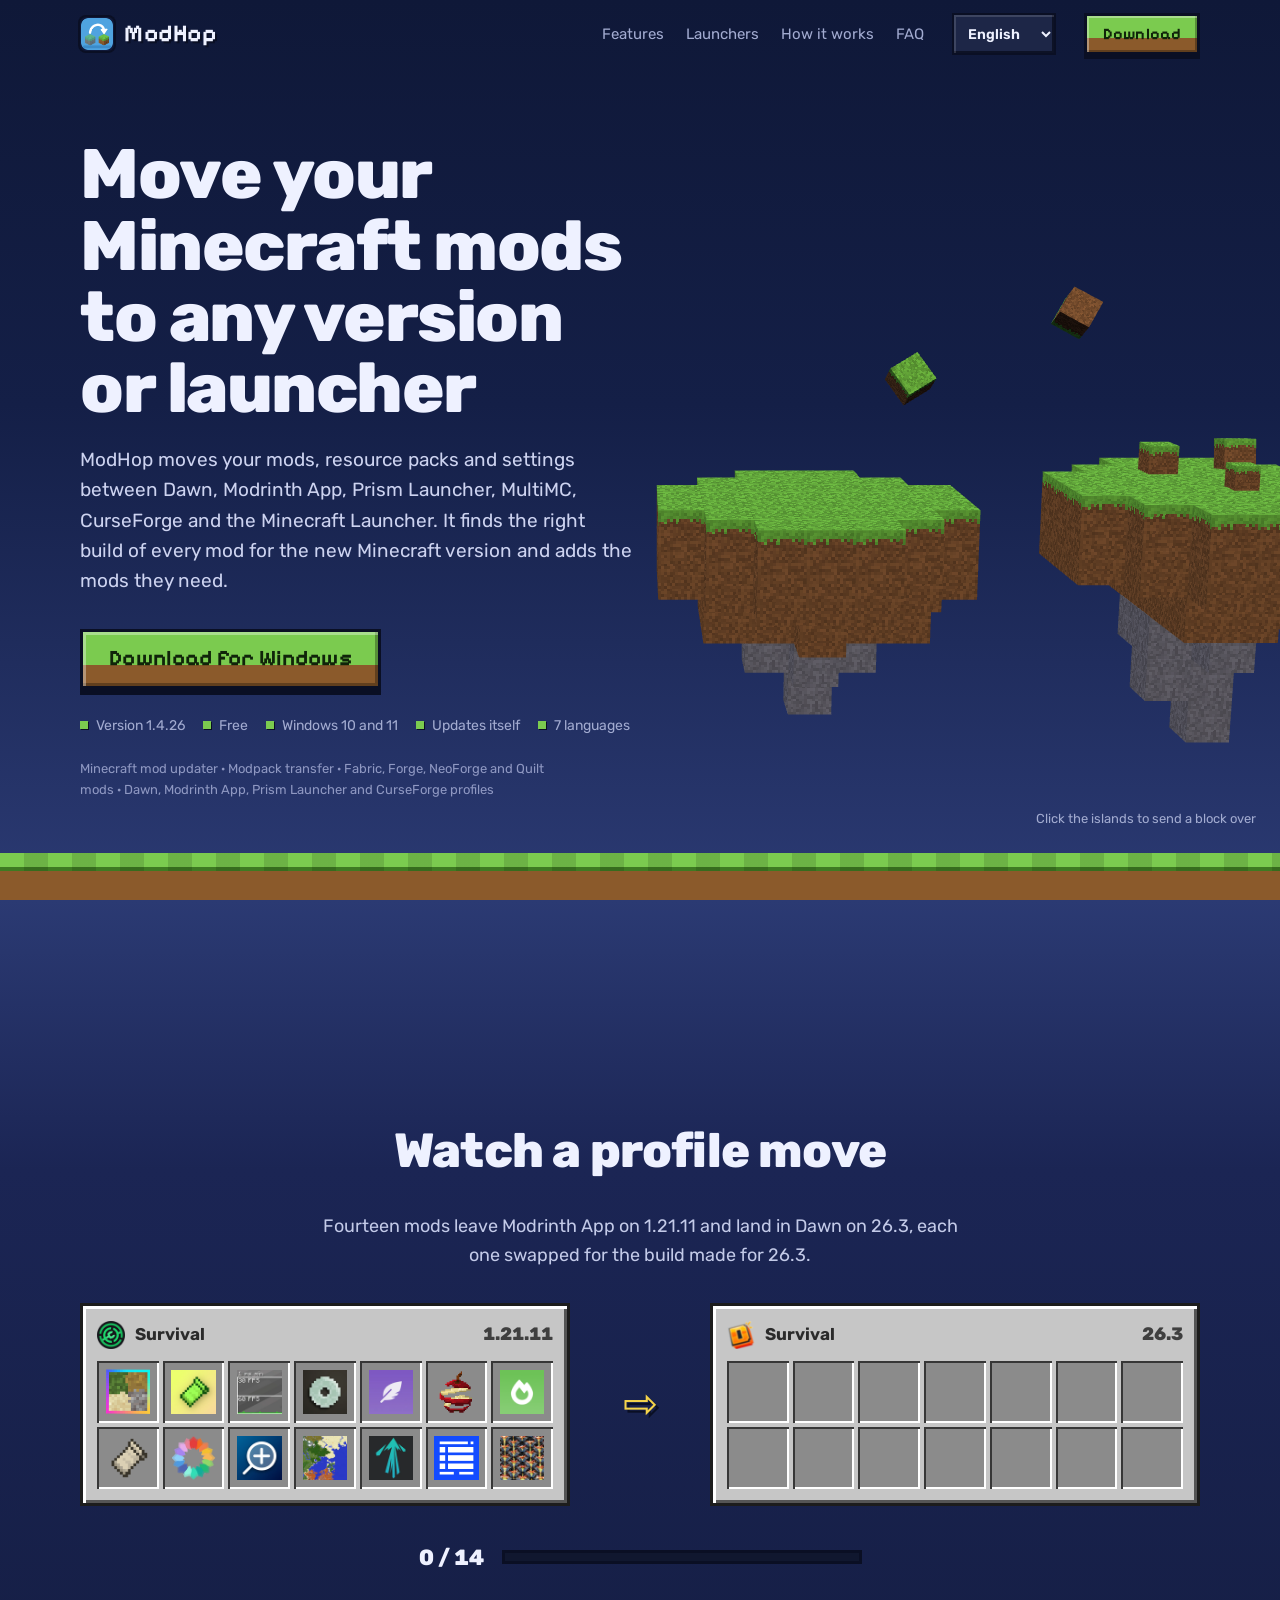
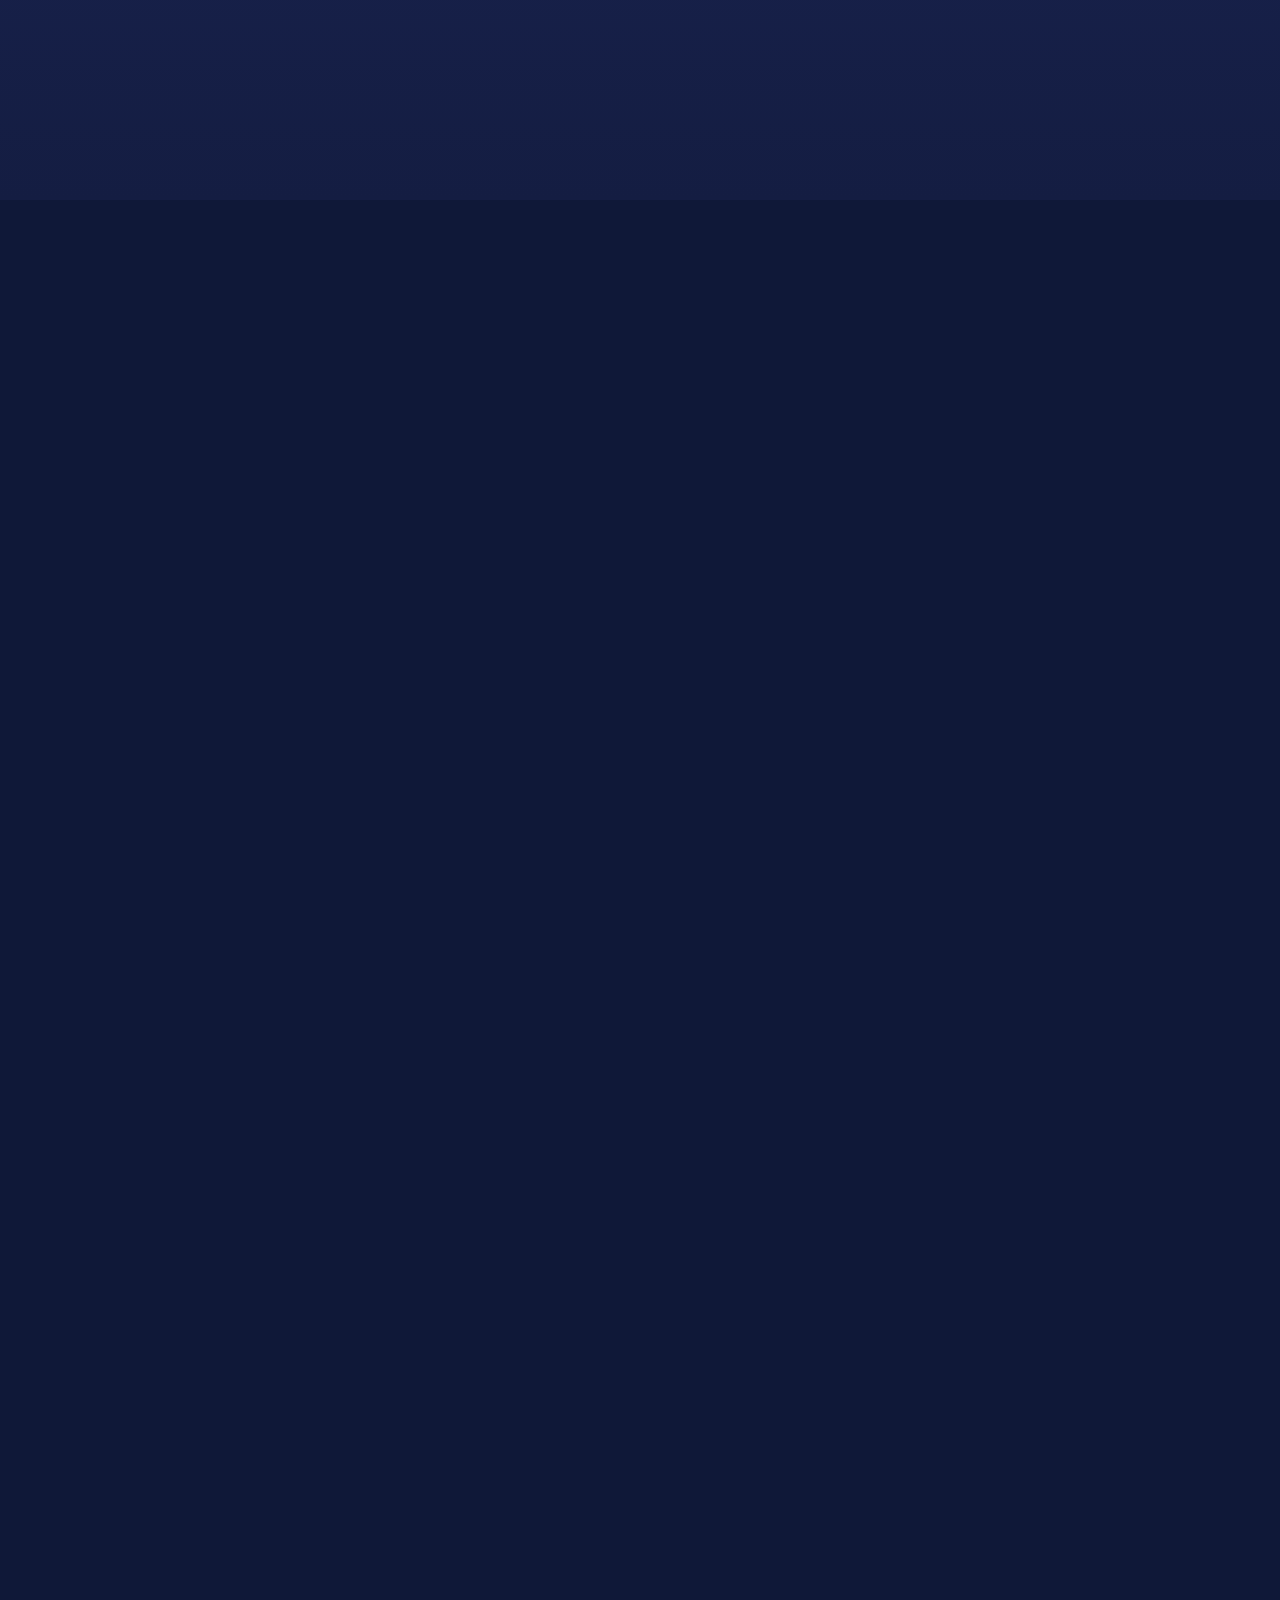
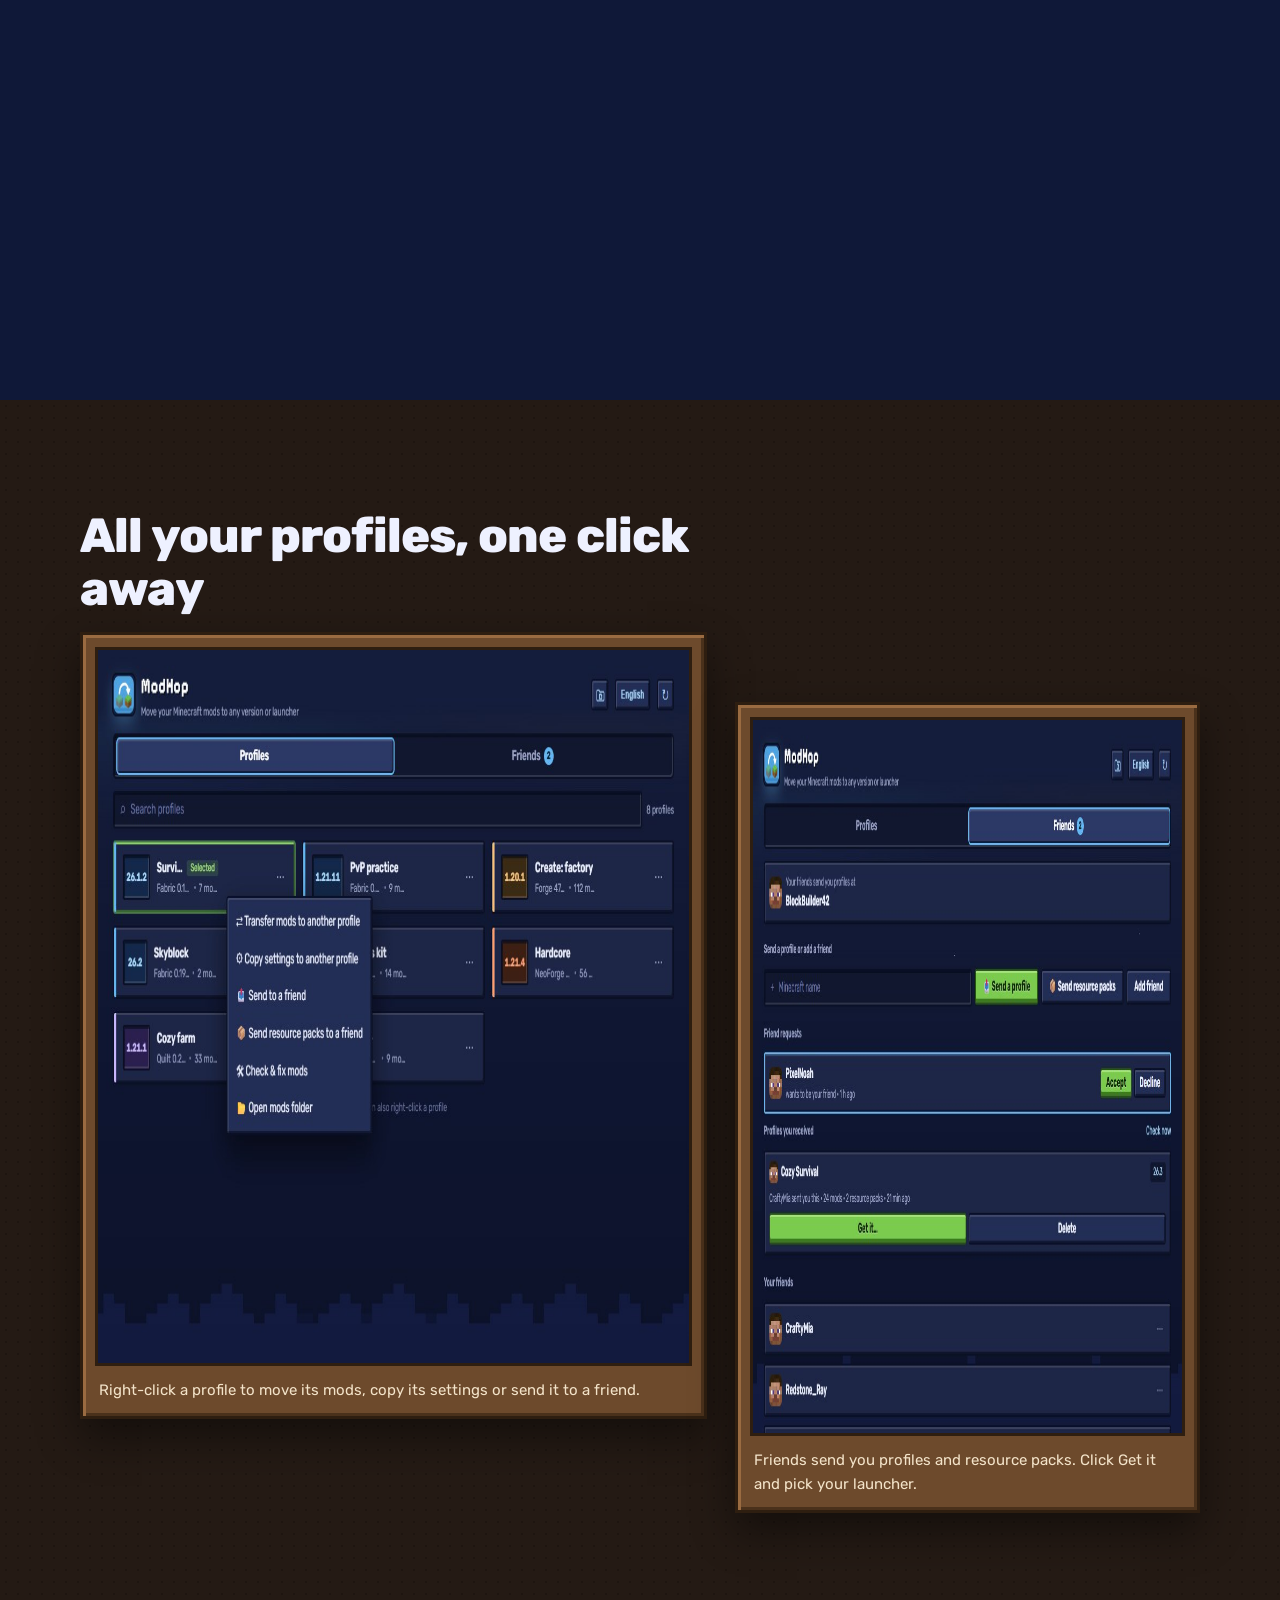
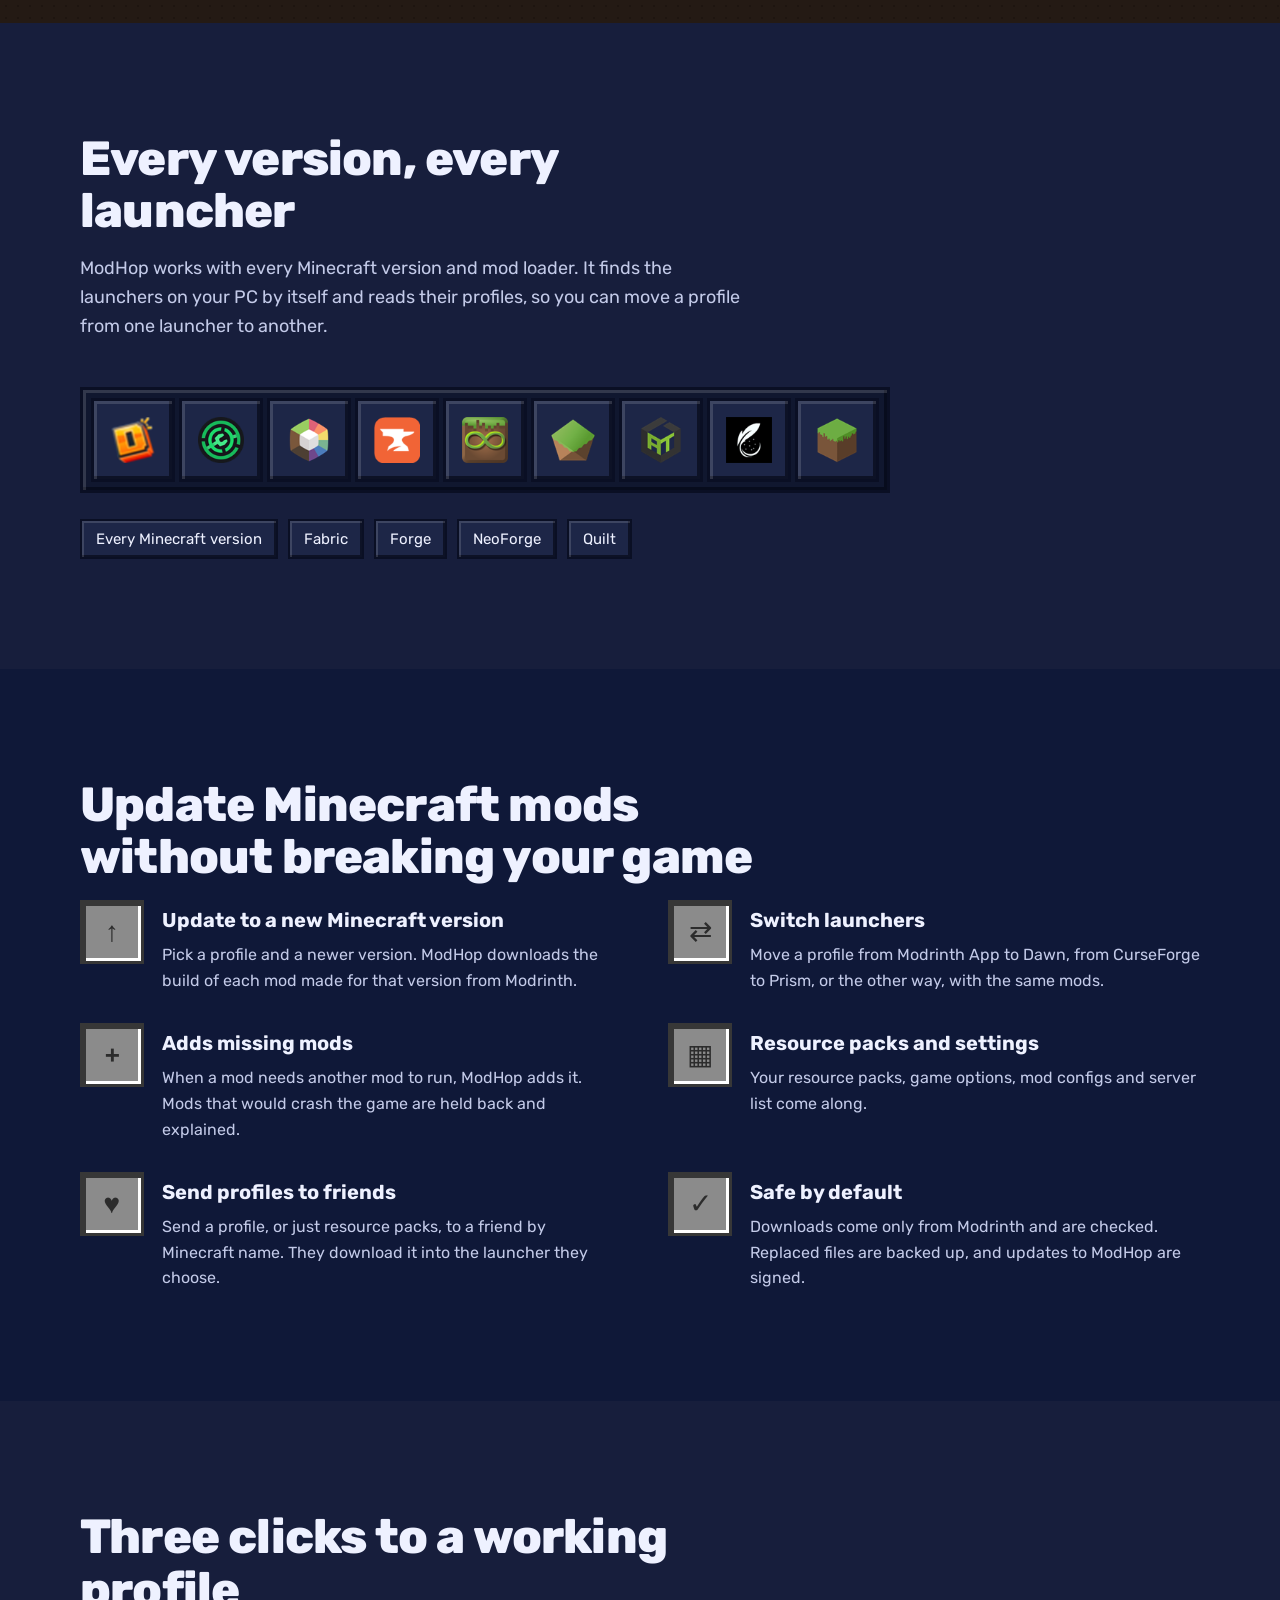
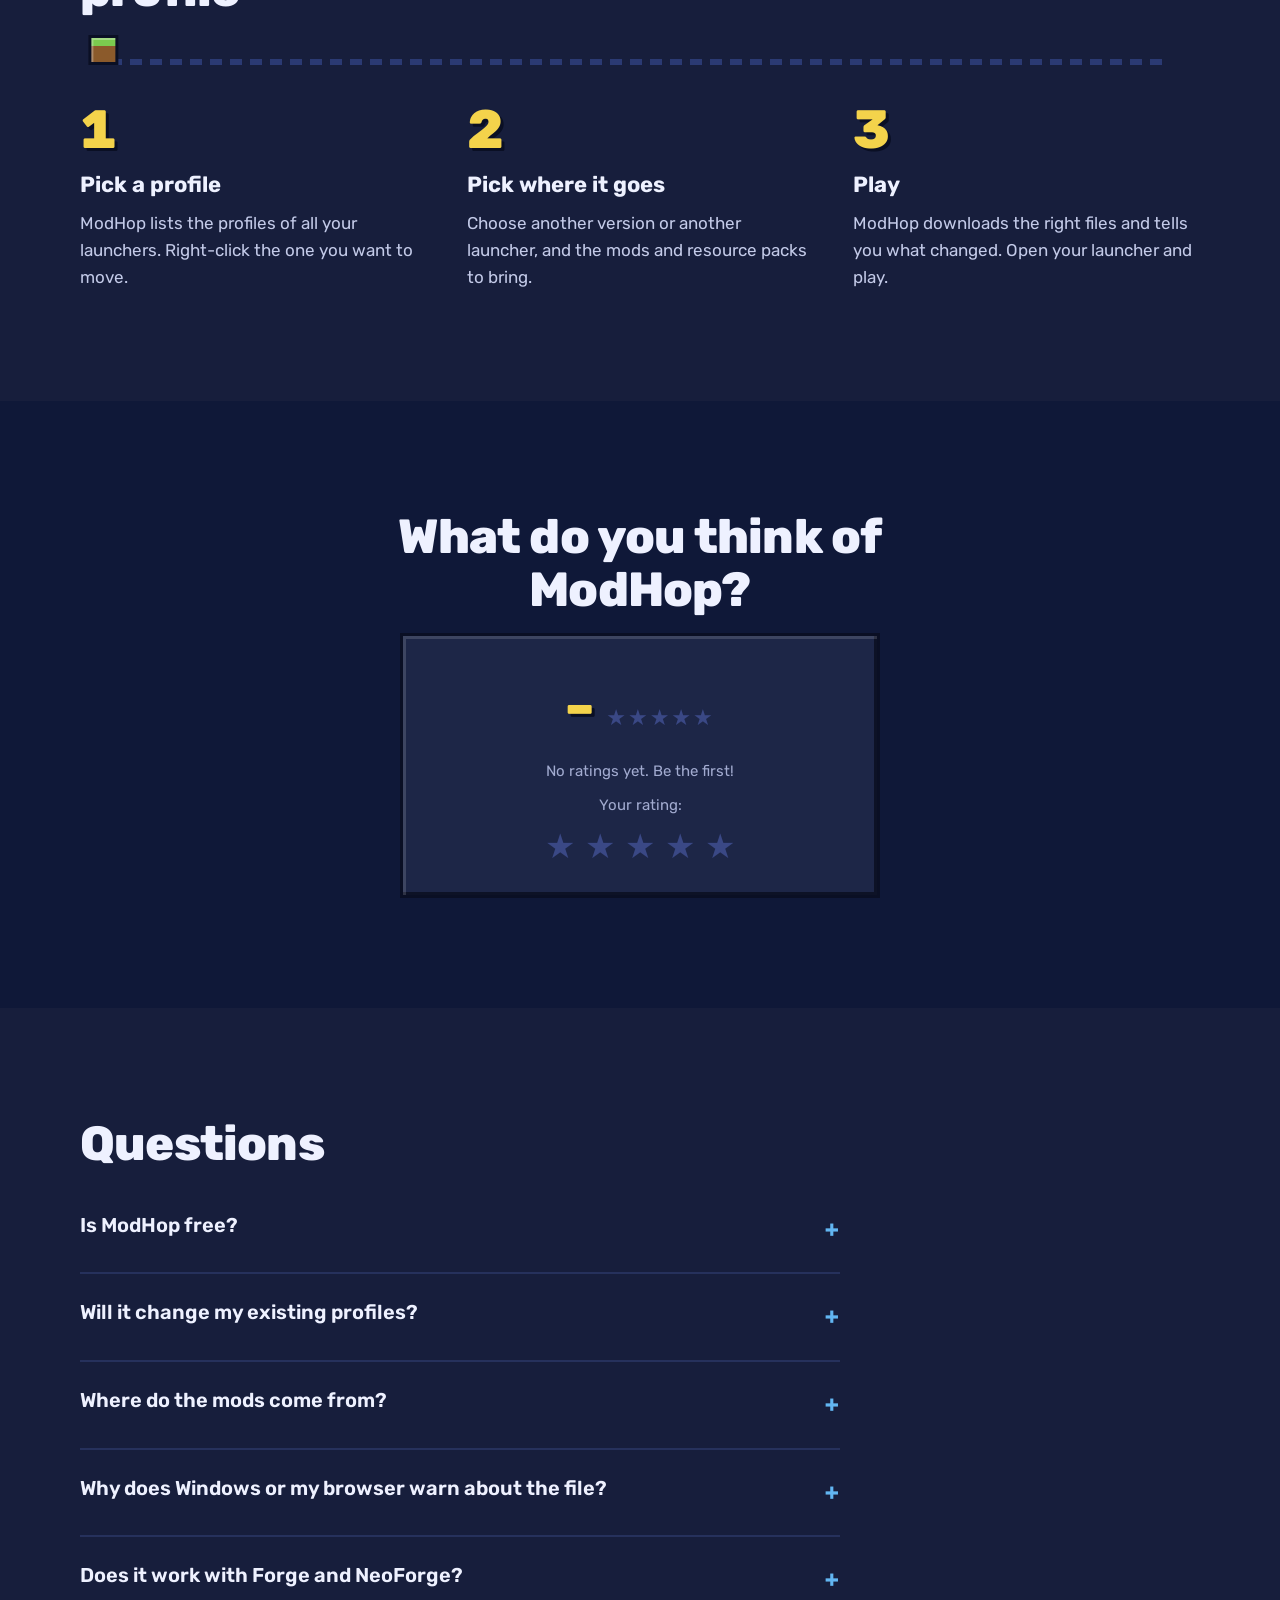
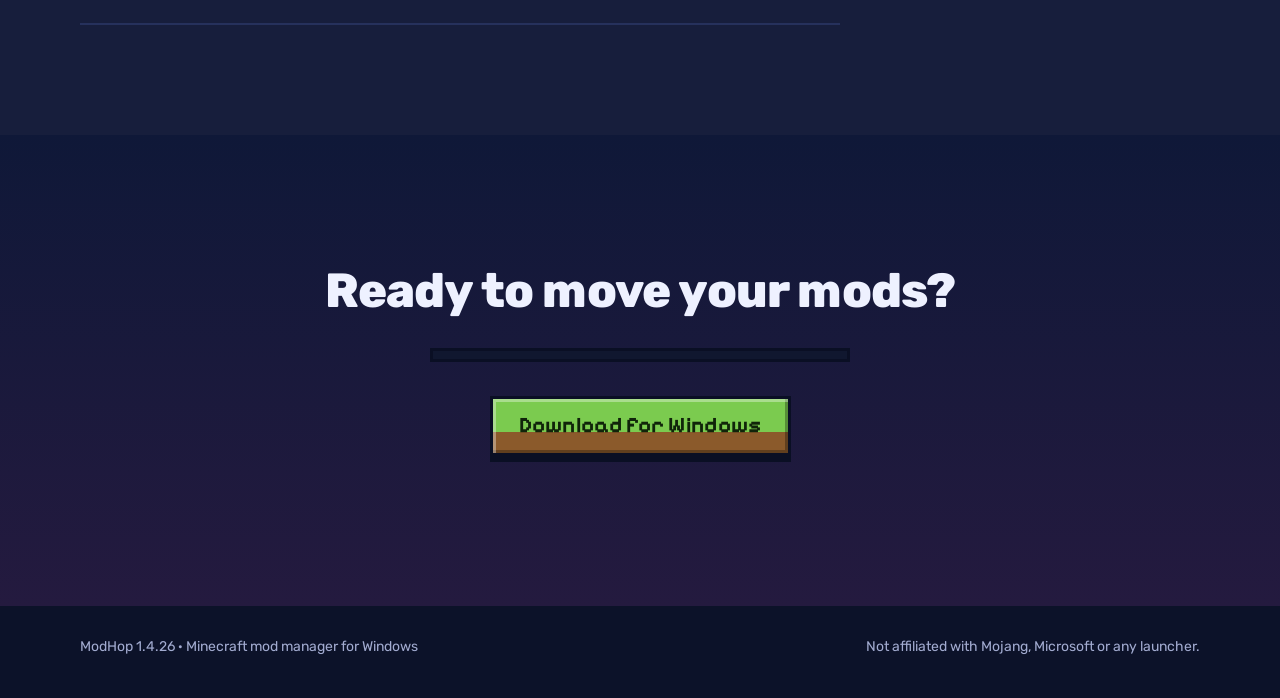
==== commit 343a29ce: "Website 1.4.26: index.html" ====
--- a/index.html
+++ b/index.html
@@ -229,7 +229,7 @@
     <h1>Move your Minecraft mods to <em>any version</em> or launcher</h1>
     <p>ModHop moves your mods, resource packs and settings between Dawn, Modrinth App, Prism Launcher, MultiMC, CurseForge and the Minecraft Launcher. It finds the right build of every mod for the new Minecraft version and adds the mods they need.<span id="dlCountTop" class="dl-count" data-t=" Downloaded {n} times so far." hidden></span></p>
     <a class="dl" id="download" href="https://da.gd/ModHop">Download for Windows</a>
-    <div class="facts"><span>Version 1.4.27</span><span>Free</span><span>Windows 10 and 11</span><span>Updates itself</span><span>7 languages</span></div>
+    <div class="facts"><span>Version 1.4.26</span><span>Free</span><span>Windows 10 and 11</span><span>Updates itself</span><span>7 languages</span></div>
     <p class="tags">Minecraft mod updater · Modpack transfer · Fabric, Forge, NeoForge and Quilt mods · Dawn, Modrinth App, Prism Launcher and CurseForge profiles</p>
   </div></div>
   <div class="ground"></div>
@@ -337,7 +337,7 @@
   </div>
 </section>
 
-<footer><div class="wrap"><span>ModHop 1.4.27 · Minecraft mod manager for Windows</span><span>Not affiliated with Mojang, Microsoft or any launcher.</span></div></footer>
+<footer><div class="wrap"><span>ModHop 1.4.26 · Minecraft mod manager for Windows</span><span>Not affiliated with Mojang, Microsoft or any launcher.</span></div></footer>
 
 <script>
 const LANG = document.documentElement.lang;
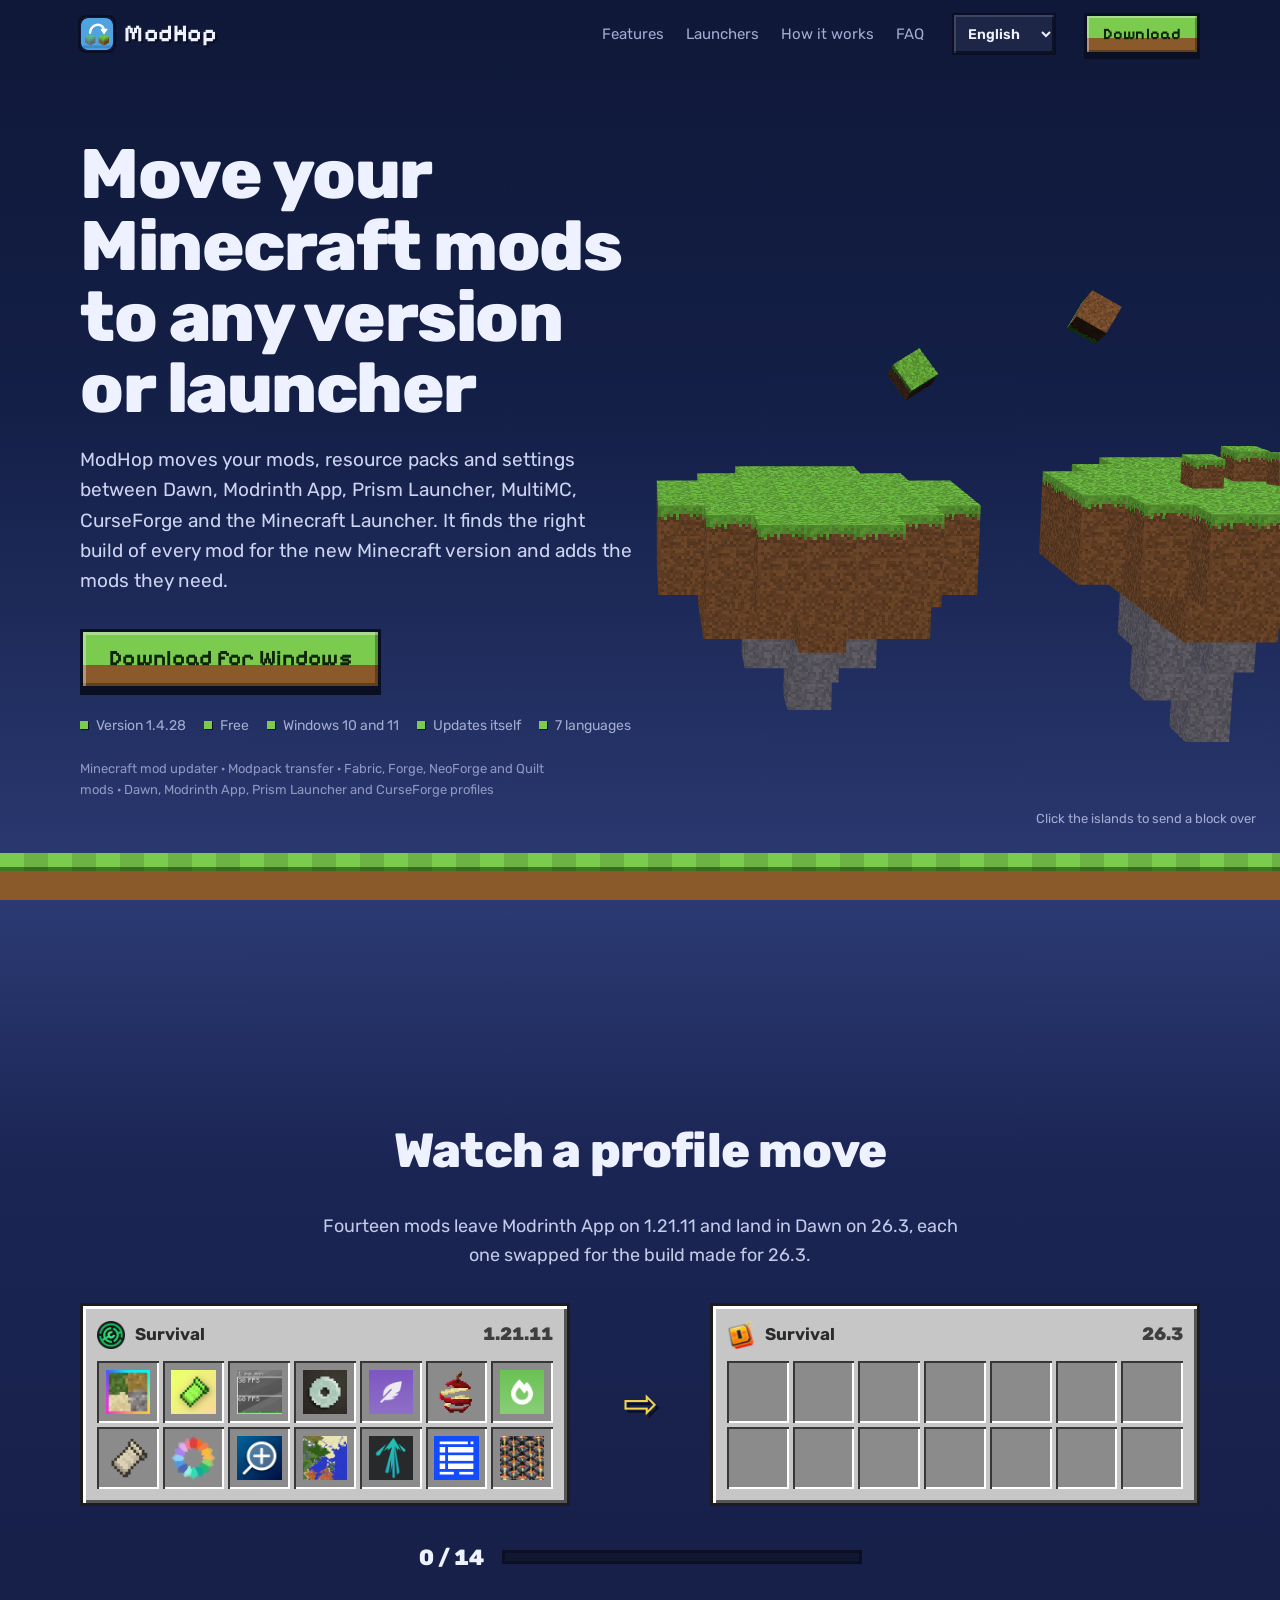
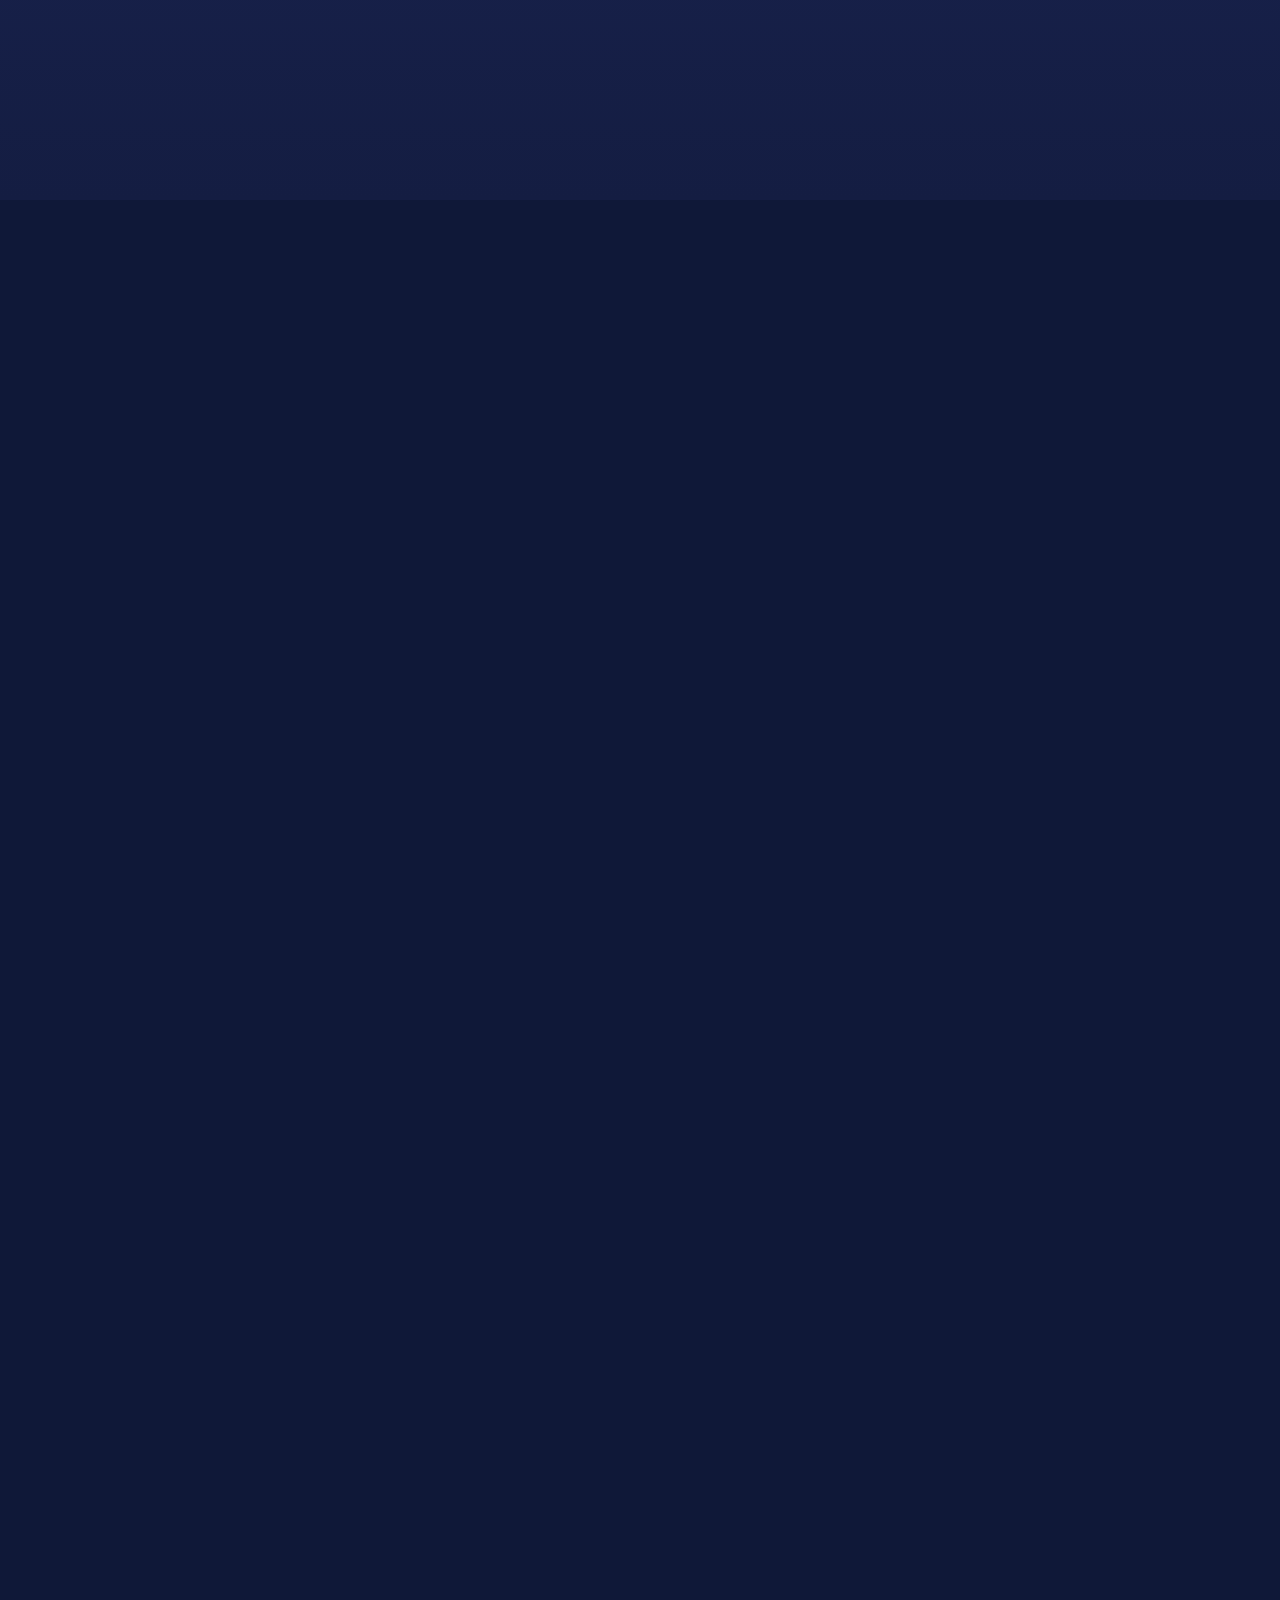
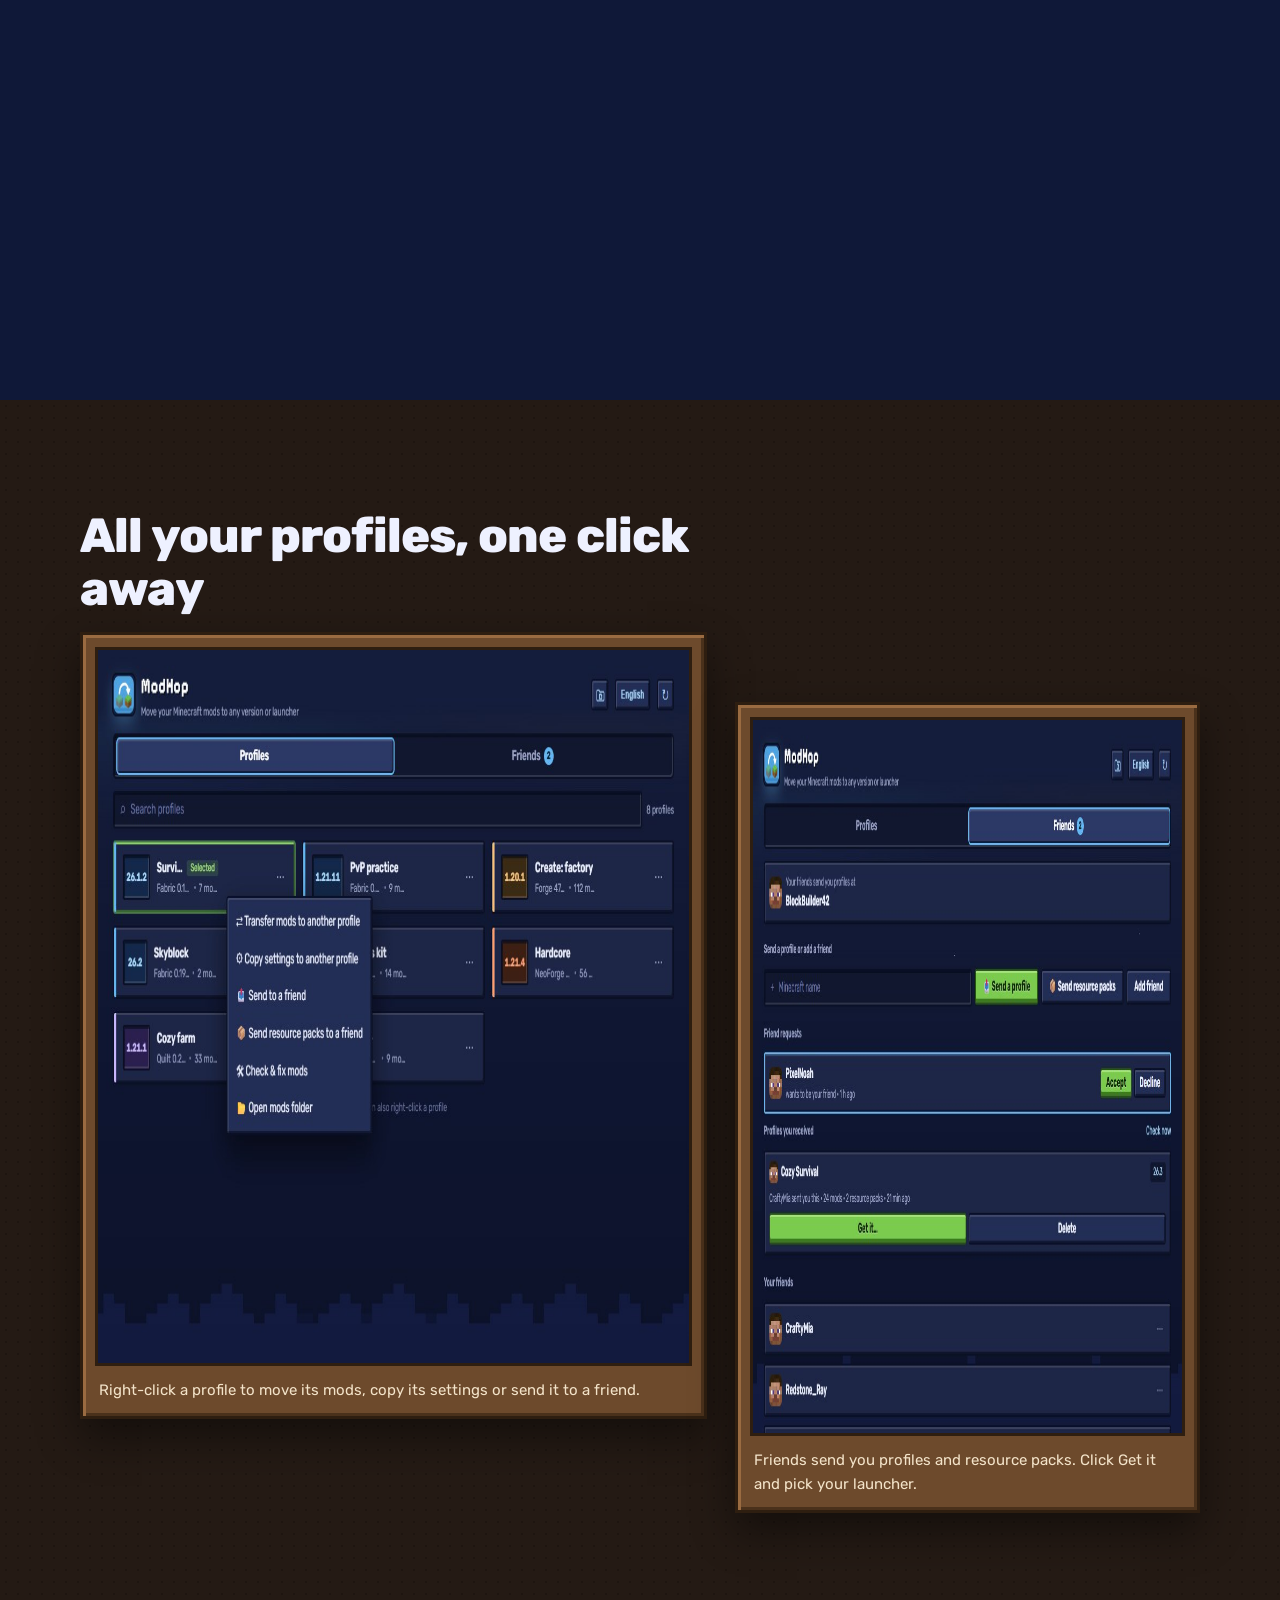
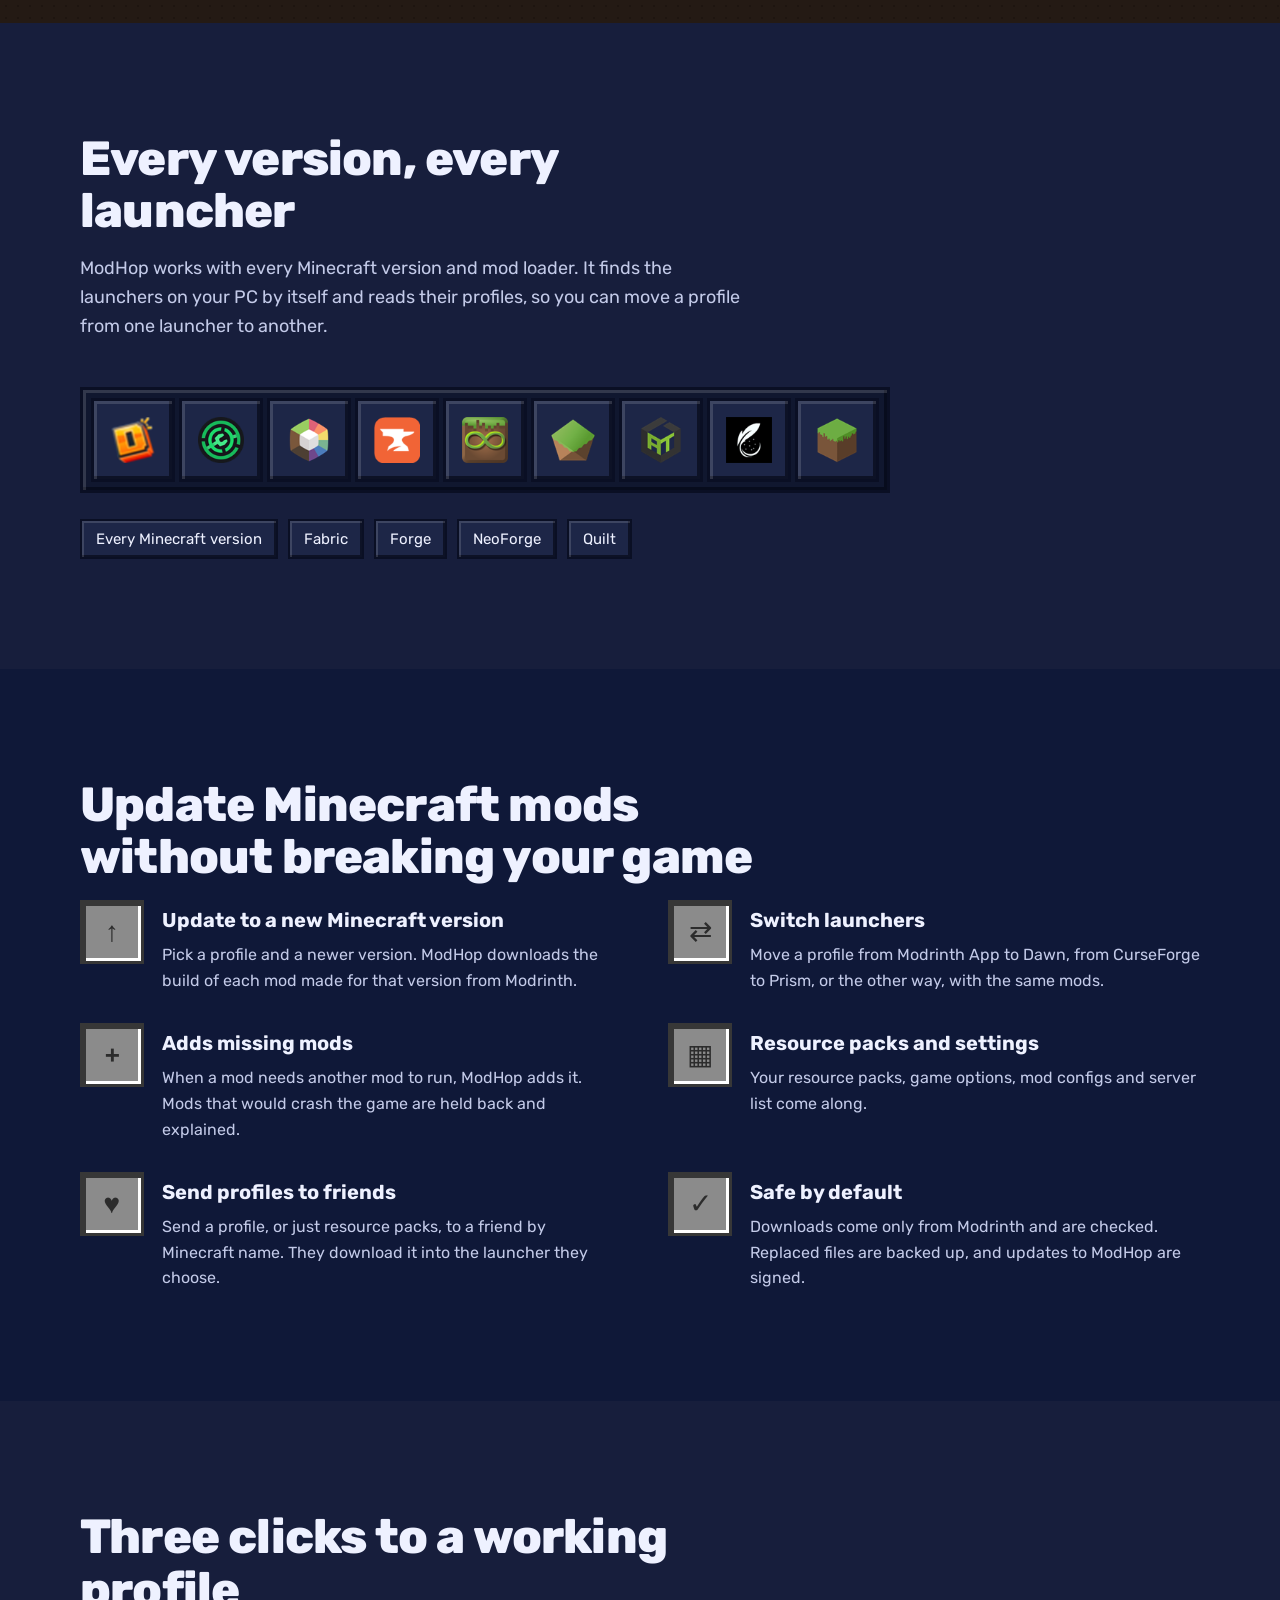
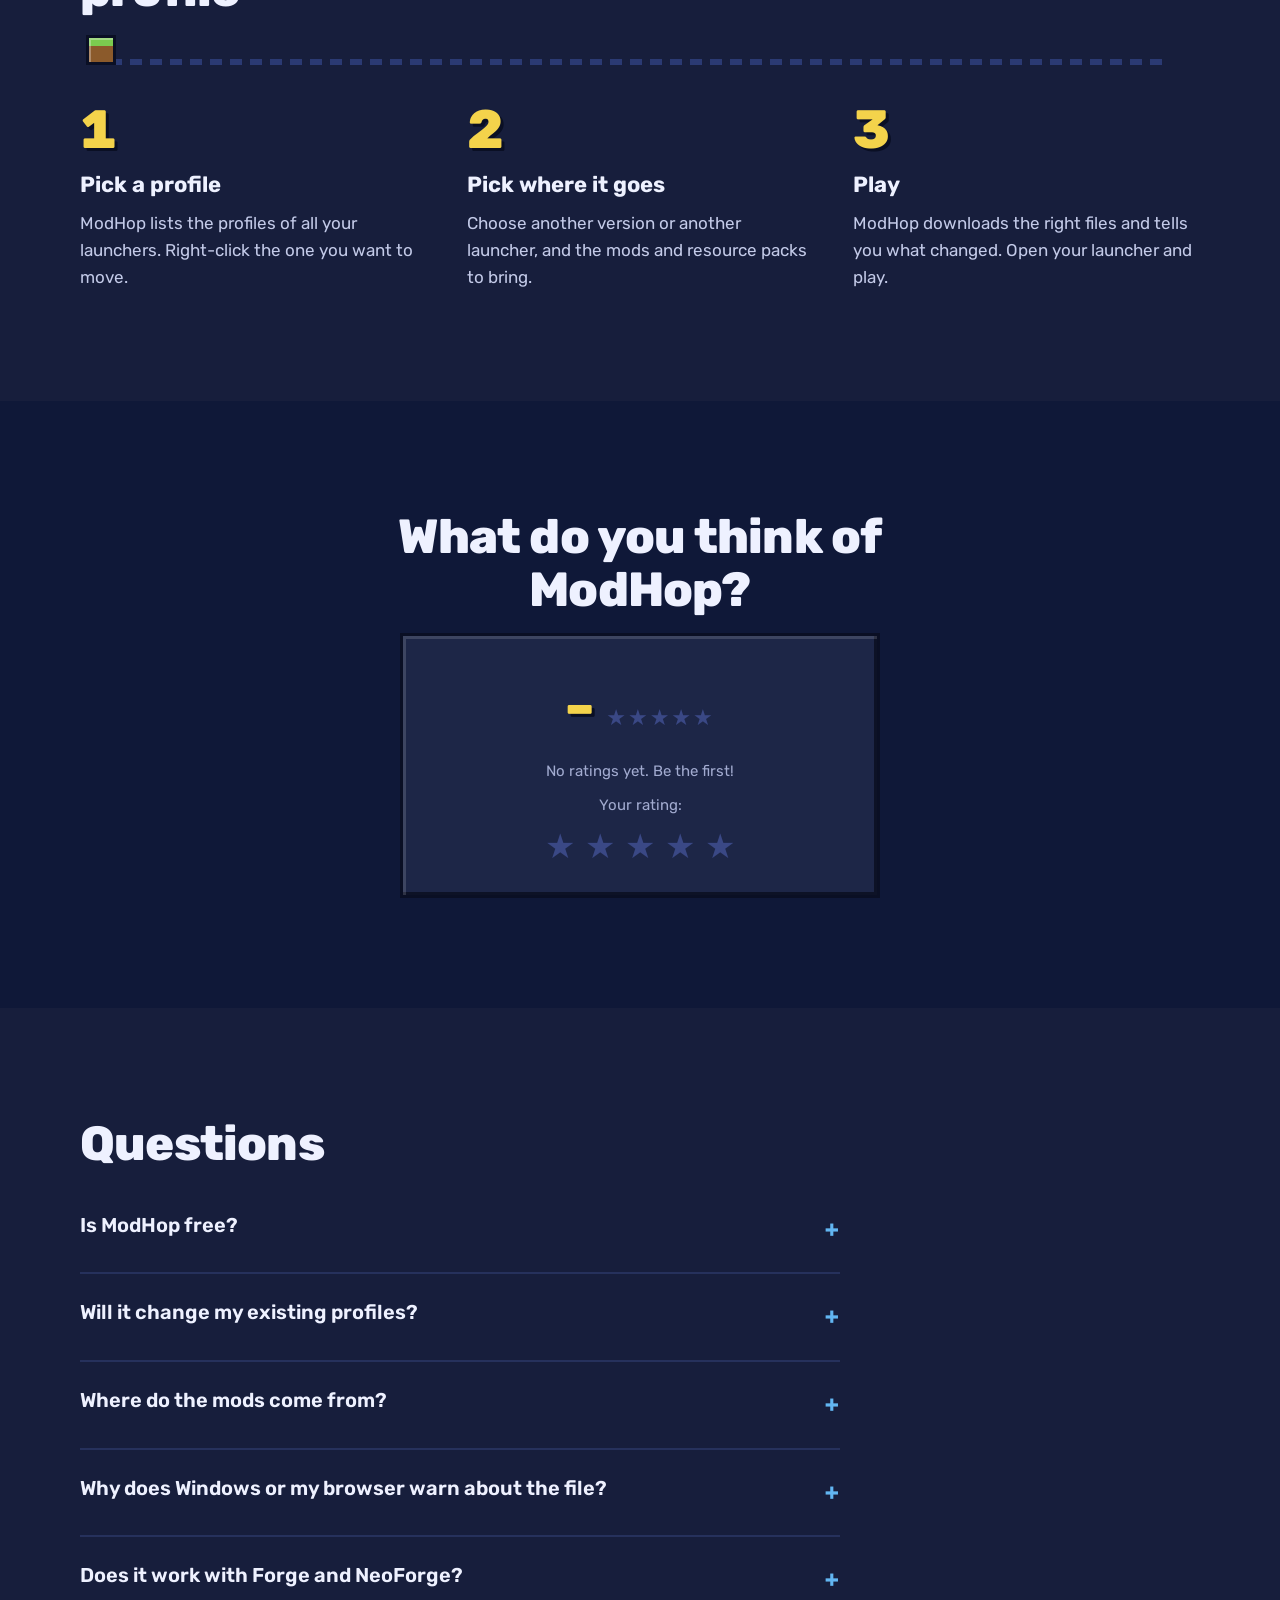
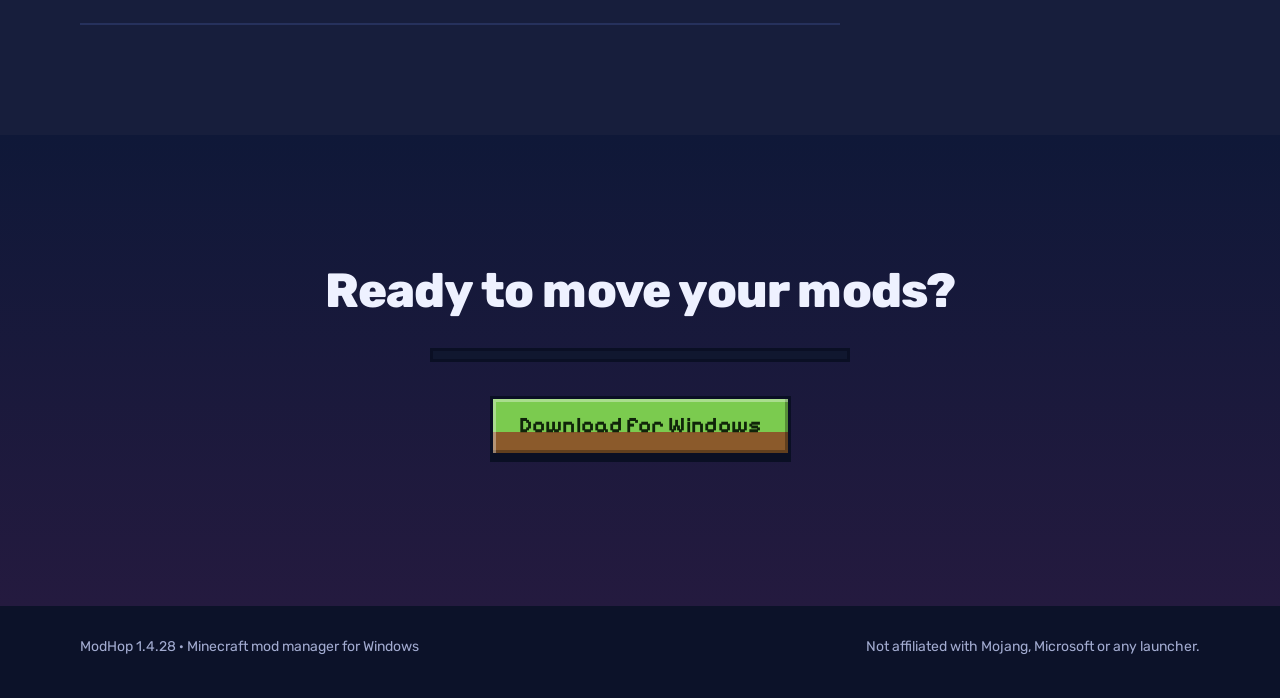
==== commit 45492410: "Website 1.4.28: index.html" ====
--- a/index.html
+++ b/index.html
@@ -229,7 +229,7 @@
     <h1>Move your Minecraft mods to <em>any version</em> or launcher</h1>
     <p>ModHop moves your mods, resource packs and settings between Dawn, Modrinth App, Prism Launcher, MultiMC, CurseForge and the Minecraft Launcher. It finds the right build of every mod for the new Minecraft version and adds the mods they need.<span id="dlCountTop" class="dl-count" data-t=" Downloaded {n} times so far." hidden></span></p>
     <a class="dl" id="download" href="https://da.gd/ModHop">Download for Windows</a>
-    <div class="facts"><span>Version 1.4.26</span><span>Free</span><span>Windows 10 and 11</span><span>Updates itself</span><span>7 languages</span></div>
+    <div class="facts"><span>Version 1.4.28</span><span>Free</span><span>Windows 10 and 11</span><span>Updates itself</span><span>7 languages</span></div>
     <p class="tags">Minecraft mod updater · Modpack transfer · Fabric, Forge, NeoForge and Quilt mods · Dawn, Modrinth App, Prism Launcher and CurseForge profiles</p>
   </div></div>
   <div class="ground"></div>
@@ -337,7 +337,7 @@
   </div>
 </section>
 
-<footer><div class="wrap"><span>ModHop 1.4.26 · Minecraft mod manager for Windows</span><span>Not affiliated with Mojang, Microsoft or any launcher.</span></div></footer>
+<footer><div class="wrap"><span>ModHop 1.4.28 · Minecraft mod manager for Windows</span><span>Not affiliated with Mojang, Microsoft or any launcher.</span></div></footer>
 
 <script>
 const LANG = document.documentElement.lang;
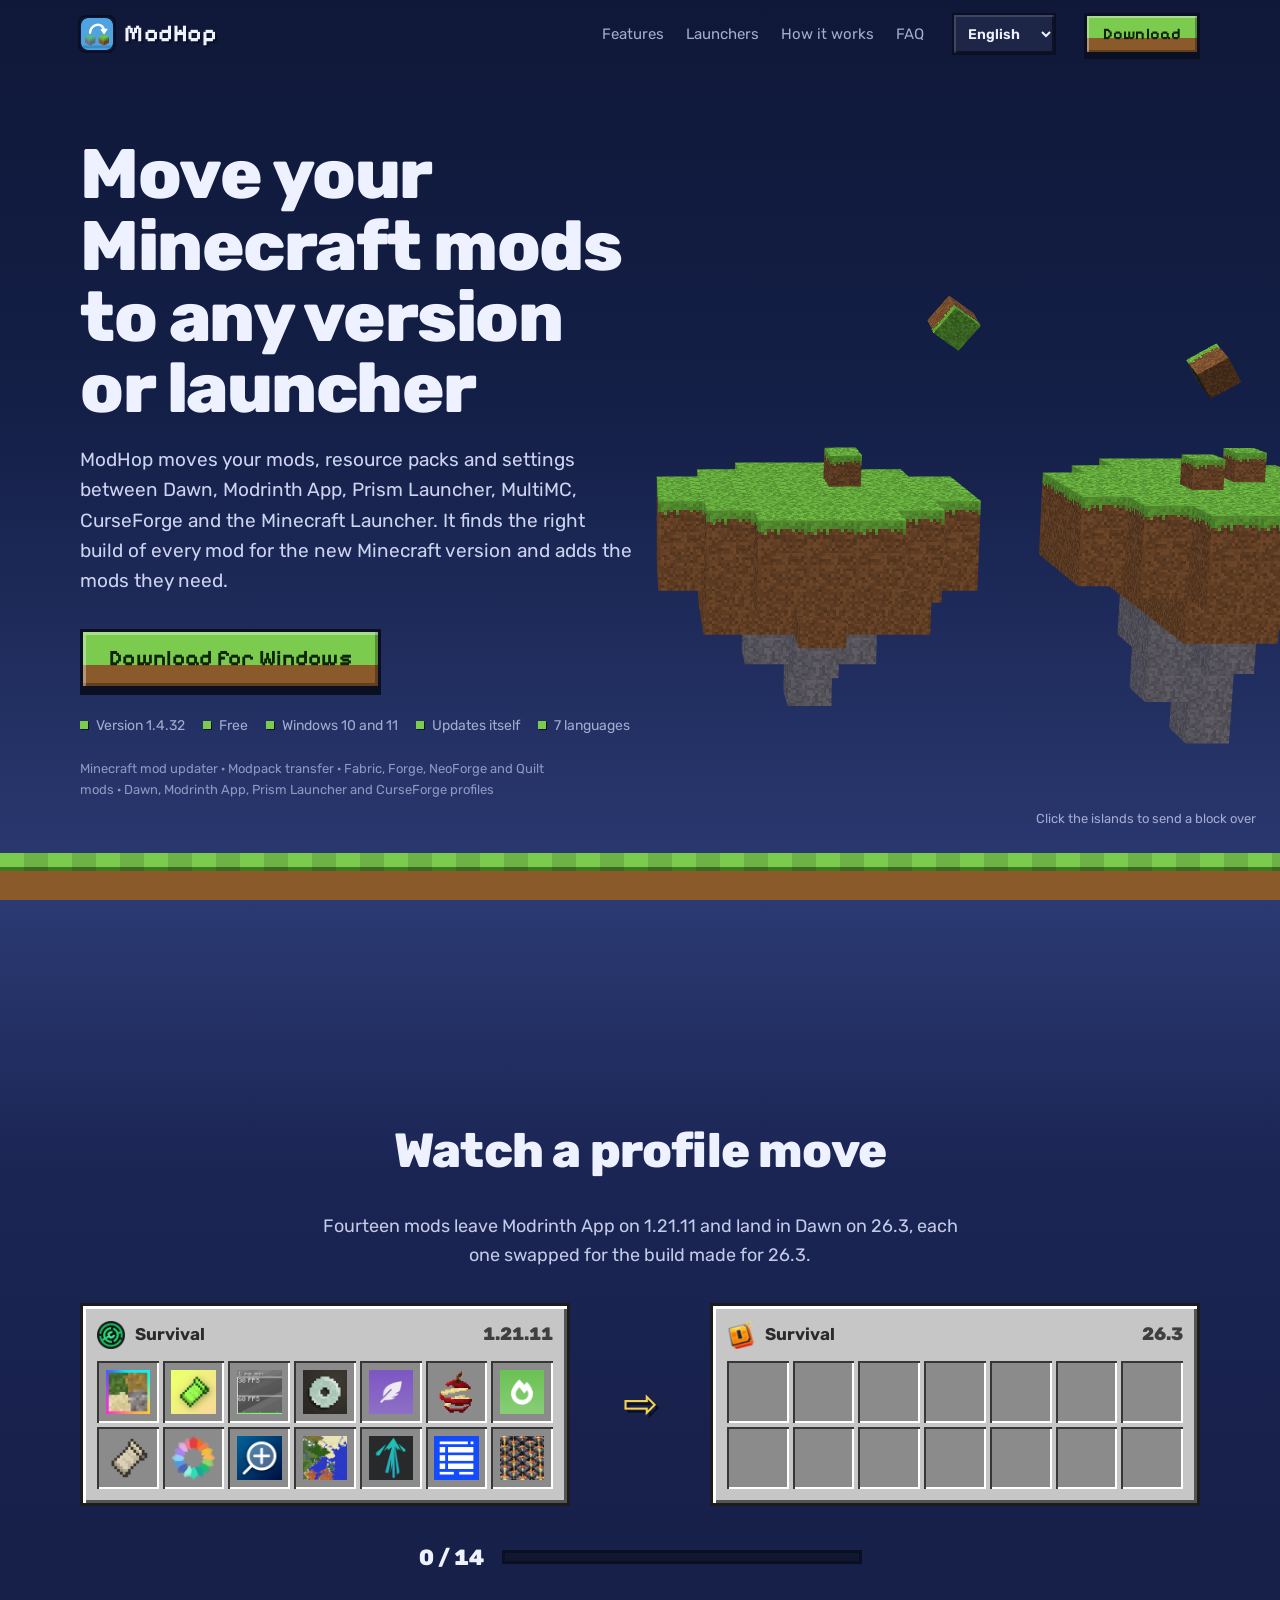
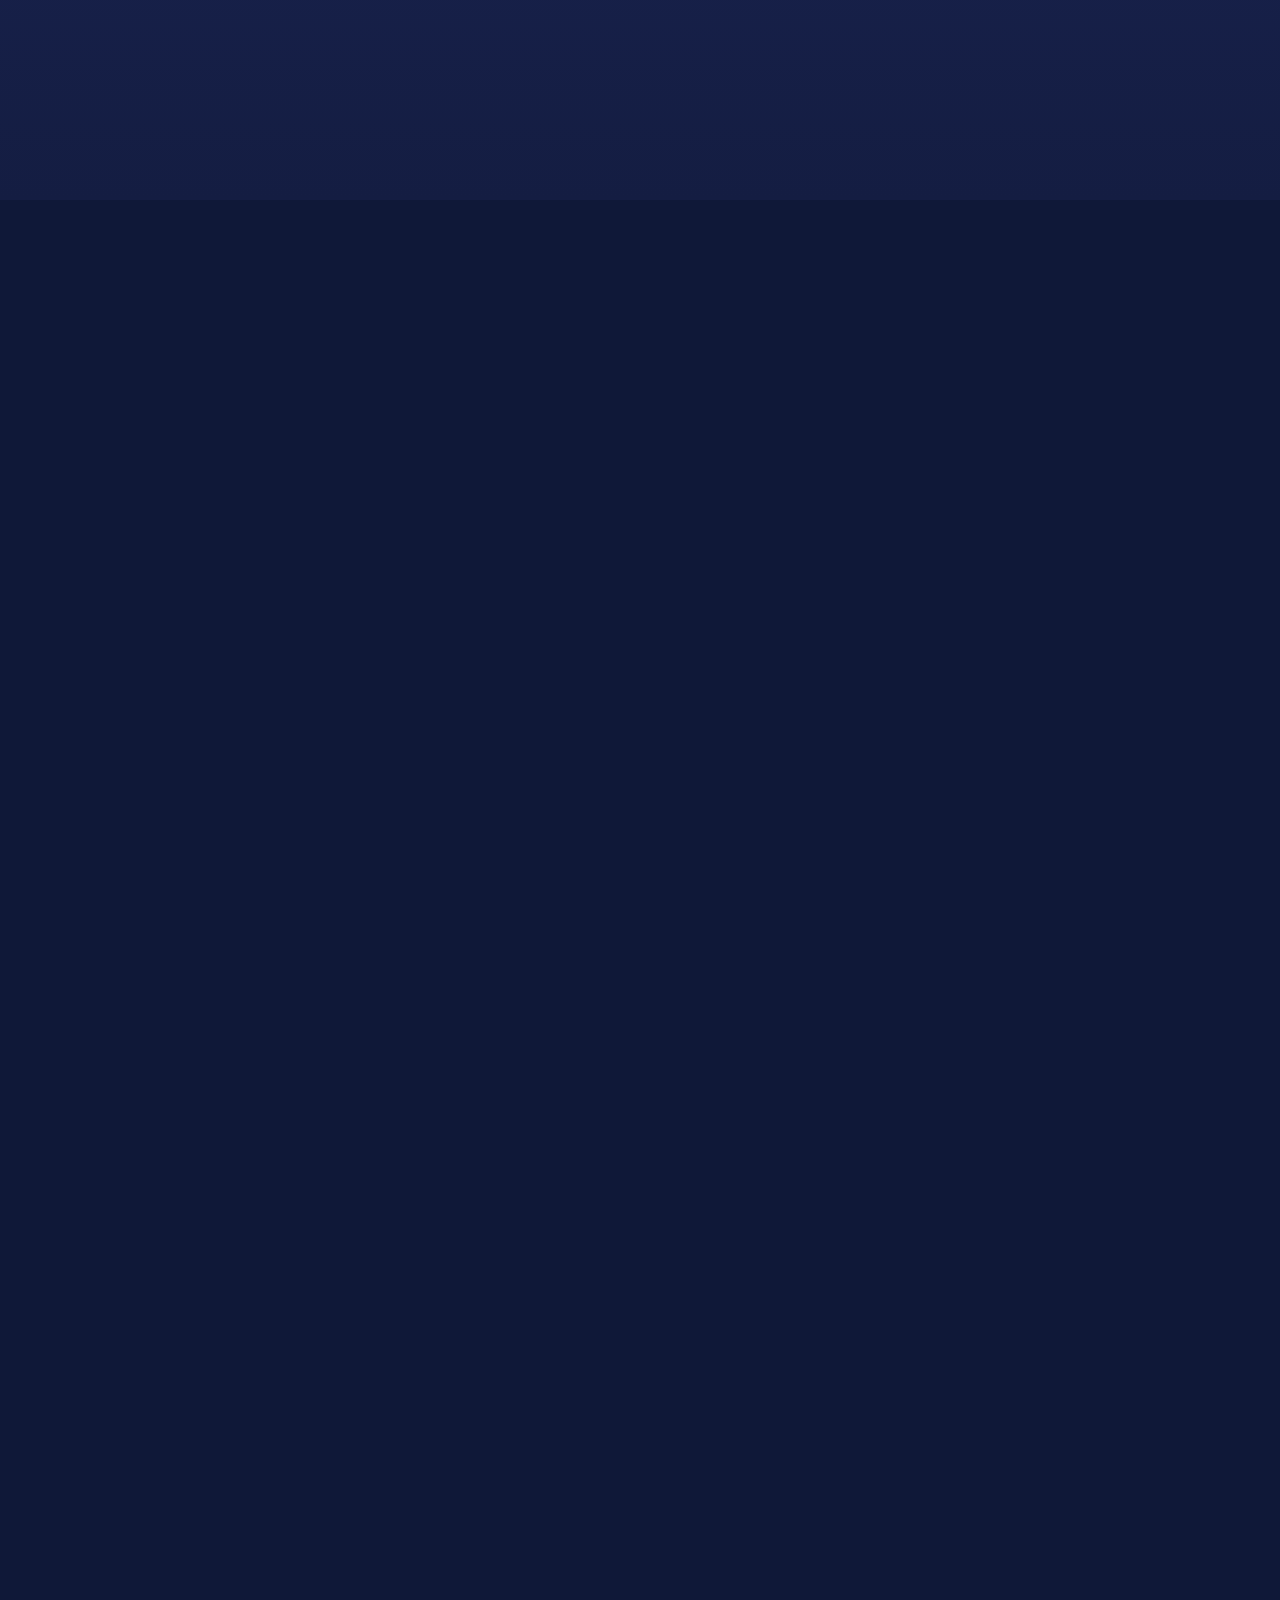
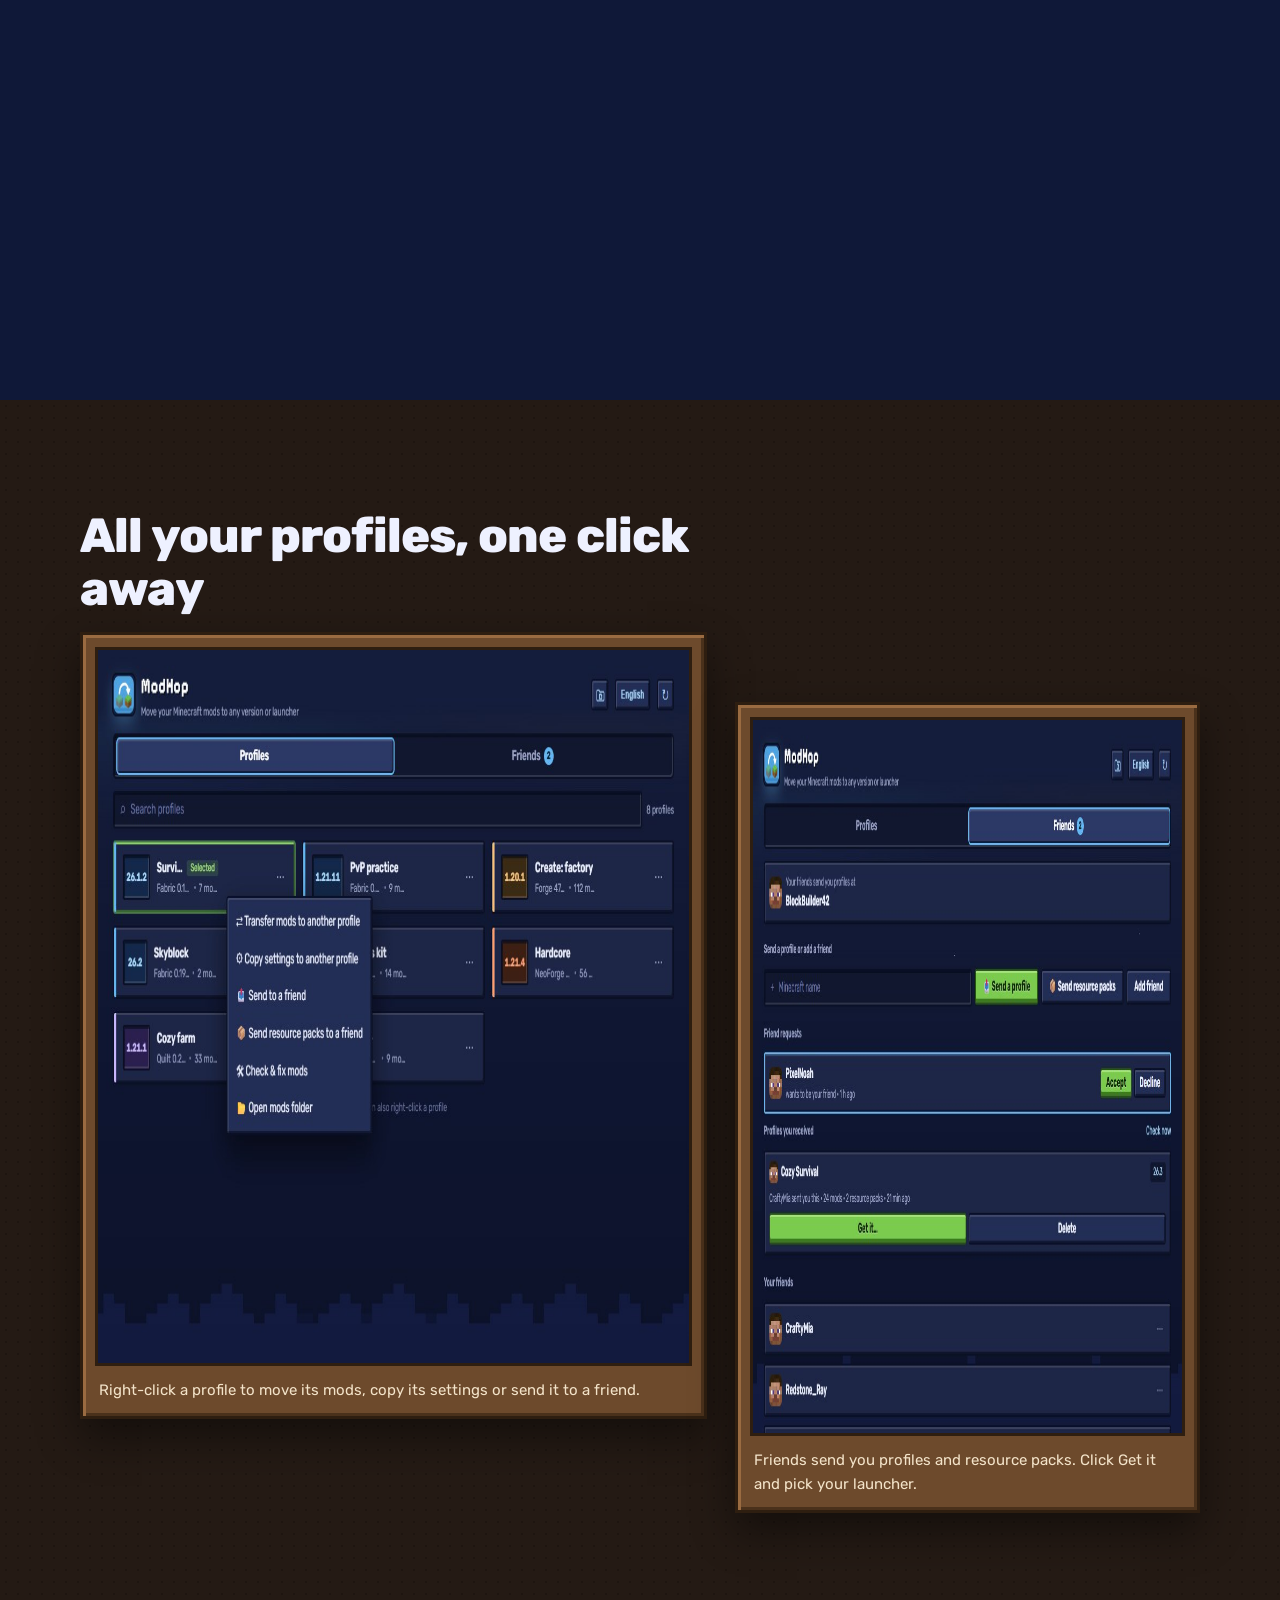
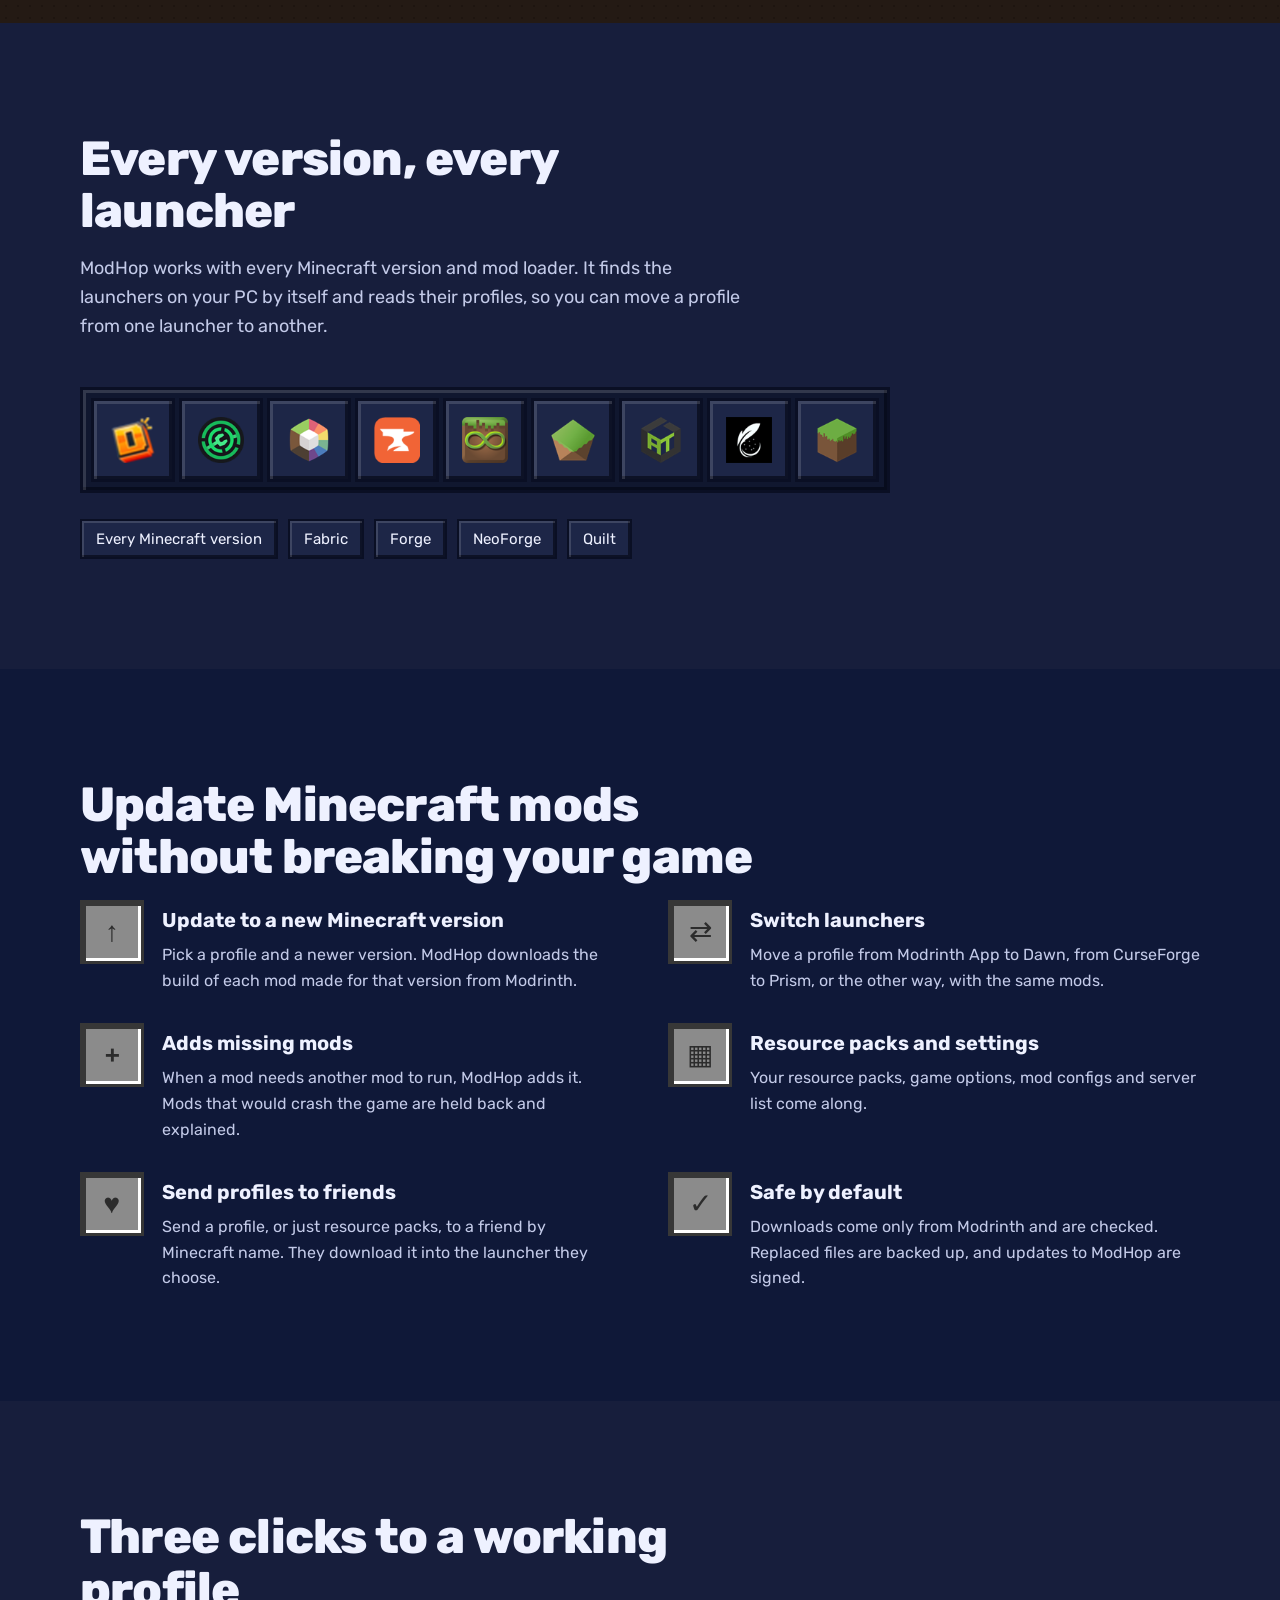
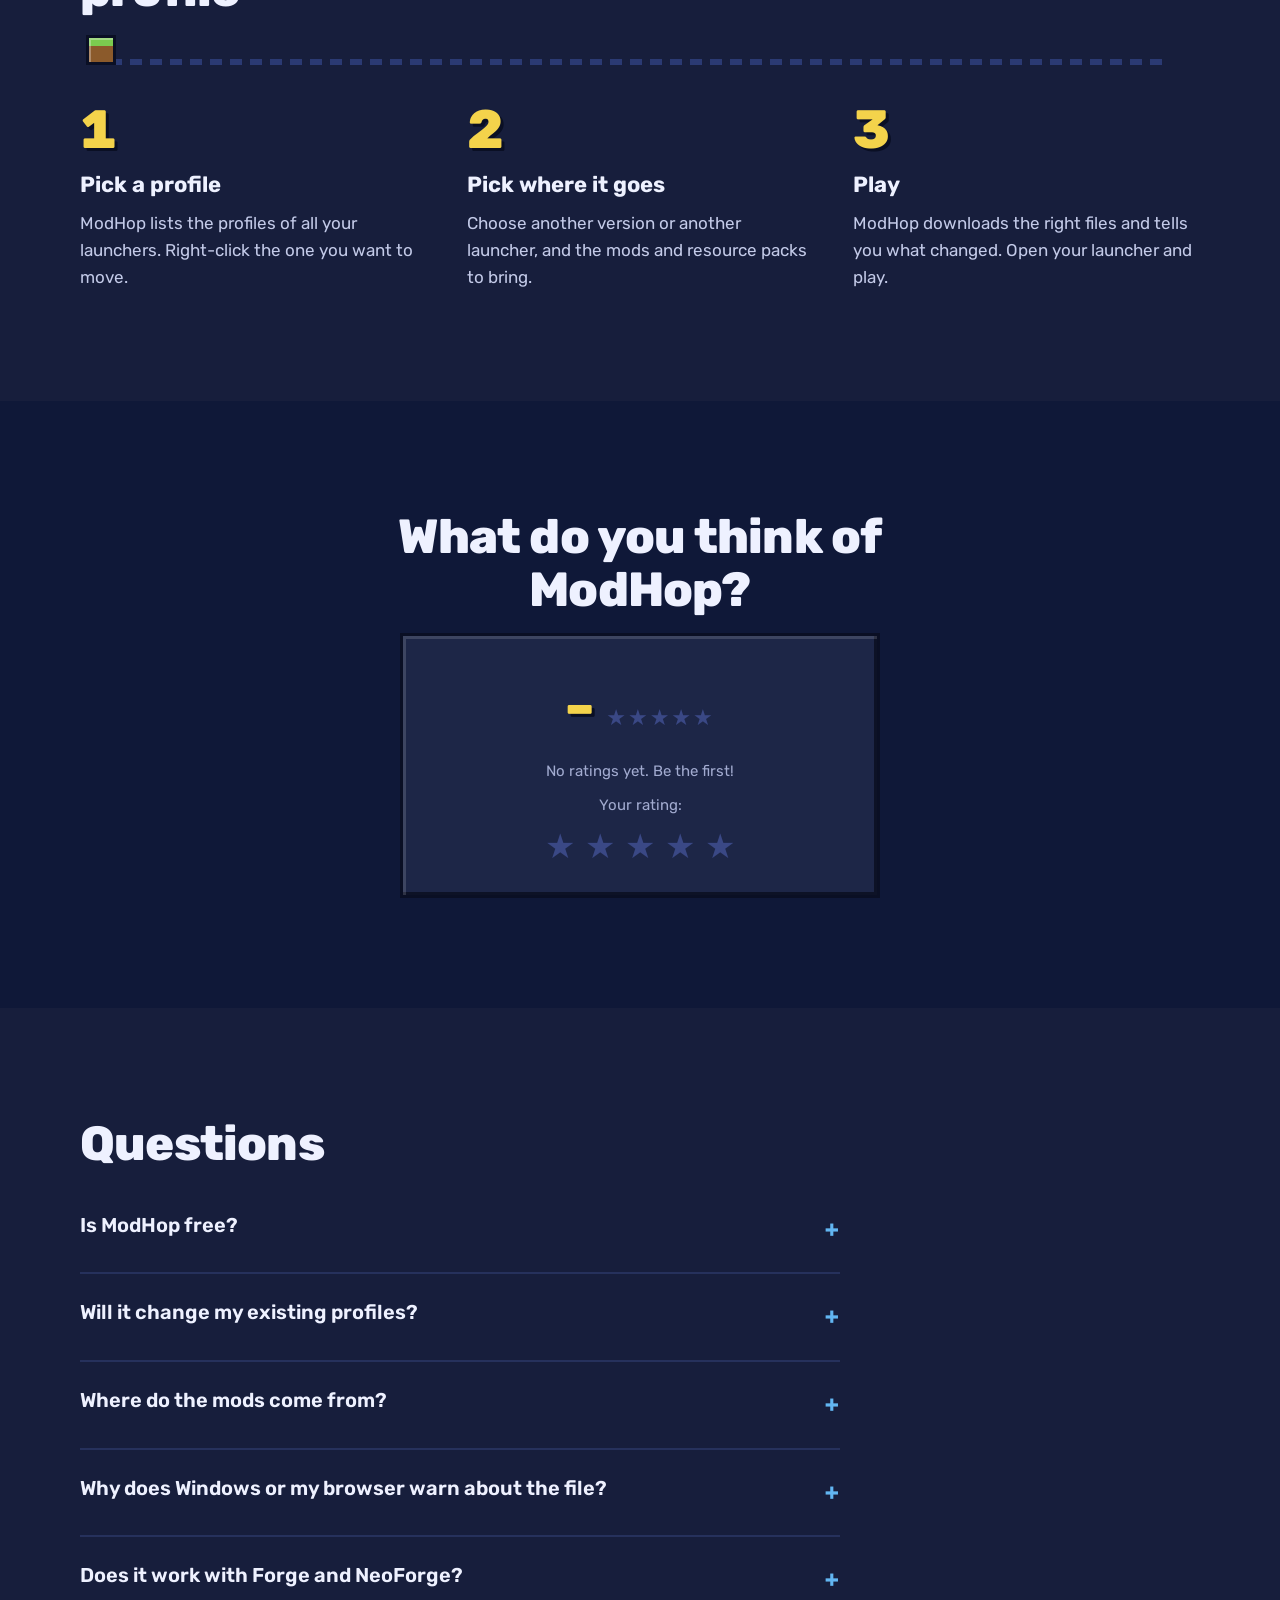
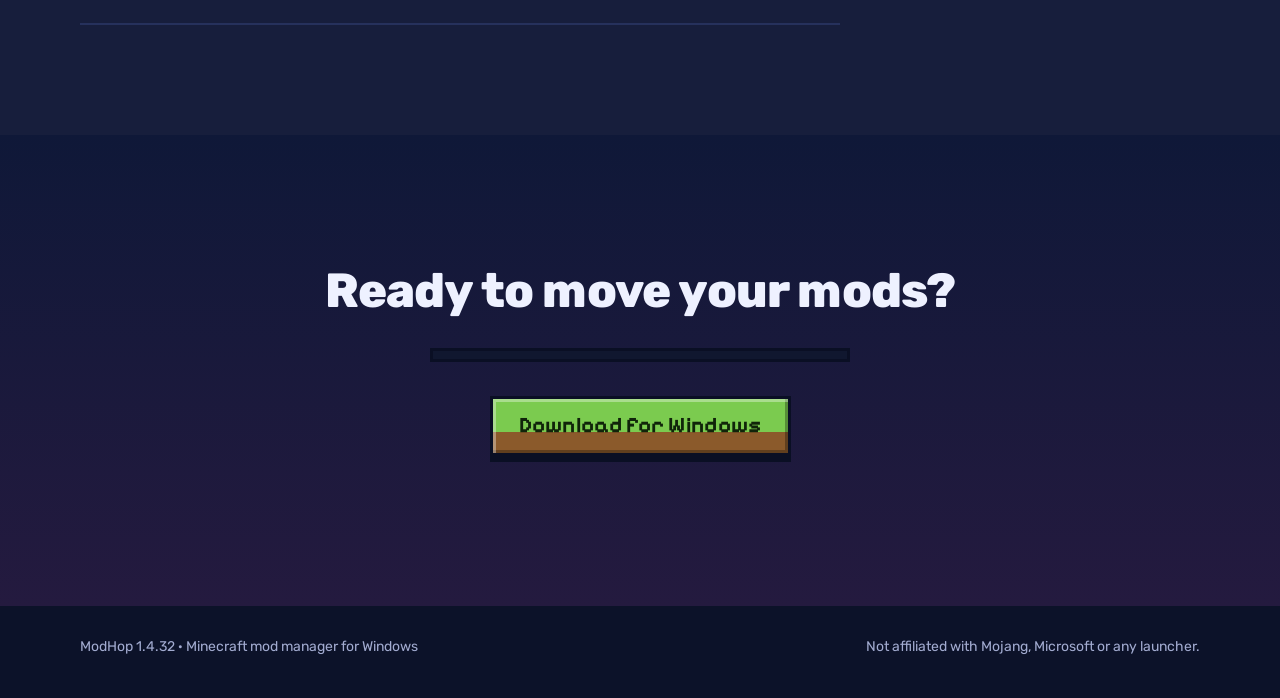
==== commit 34414fd8: "Website 1.4.32: index.html" ====
--- a/index.html
+++ b/index.html
@@ -229,7 +229,7 @@
     <h1>Move your Minecraft mods to <em>any version</em> or launcher</h1>
     <p>ModHop moves your mods, resource packs and settings between Dawn, Modrinth App, Prism Launcher, MultiMC, CurseForge and the Minecraft Launcher. It finds the right build of every mod for the new Minecraft version and adds the mods they need.<span id="dlCountTop" class="dl-count" data-t=" Downloaded {n} times so far." hidden></span></p>
     <a class="dl" id="download" href="https://da.gd/ModHop">Download for Windows</a>
-    <div class="facts"><span>Version 1.4.28</span><span>Free</span><span>Windows 10 and 11</span><span>Updates itself</span><span>7 languages</span></div>
+    <div class="facts"><span>Version 1.4.32</span><span>Free</span><span>Windows 10 and 11</span><span>Updates itself</span><span>7 languages</span></div>
     <p class="tags">Minecraft mod updater · Modpack transfer · Fabric, Forge, NeoForge and Quilt mods · Dawn, Modrinth App, Prism Launcher and CurseForge profiles</p>
   </div></div>
   <div class="ground"></div>
@@ -337,7 +337,7 @@
   </div>
 </section>
 
-<footer><div class="wrap"><span>ModHop 1.4.28 · Minecraft mod manager for Windows</span><span>Not affiliated with Mojang, Microsoft or any launcher.</span></div></footer>
+<footer><div class="wrap"><span>ModHop 1.4.32 · Minecraft mod manager for Windows</span><span>Not affiliated with Mojang, Microsoft or any launcher.</span></div></footer>
 
 <script>
 const LANG = document.documentElement.lang;
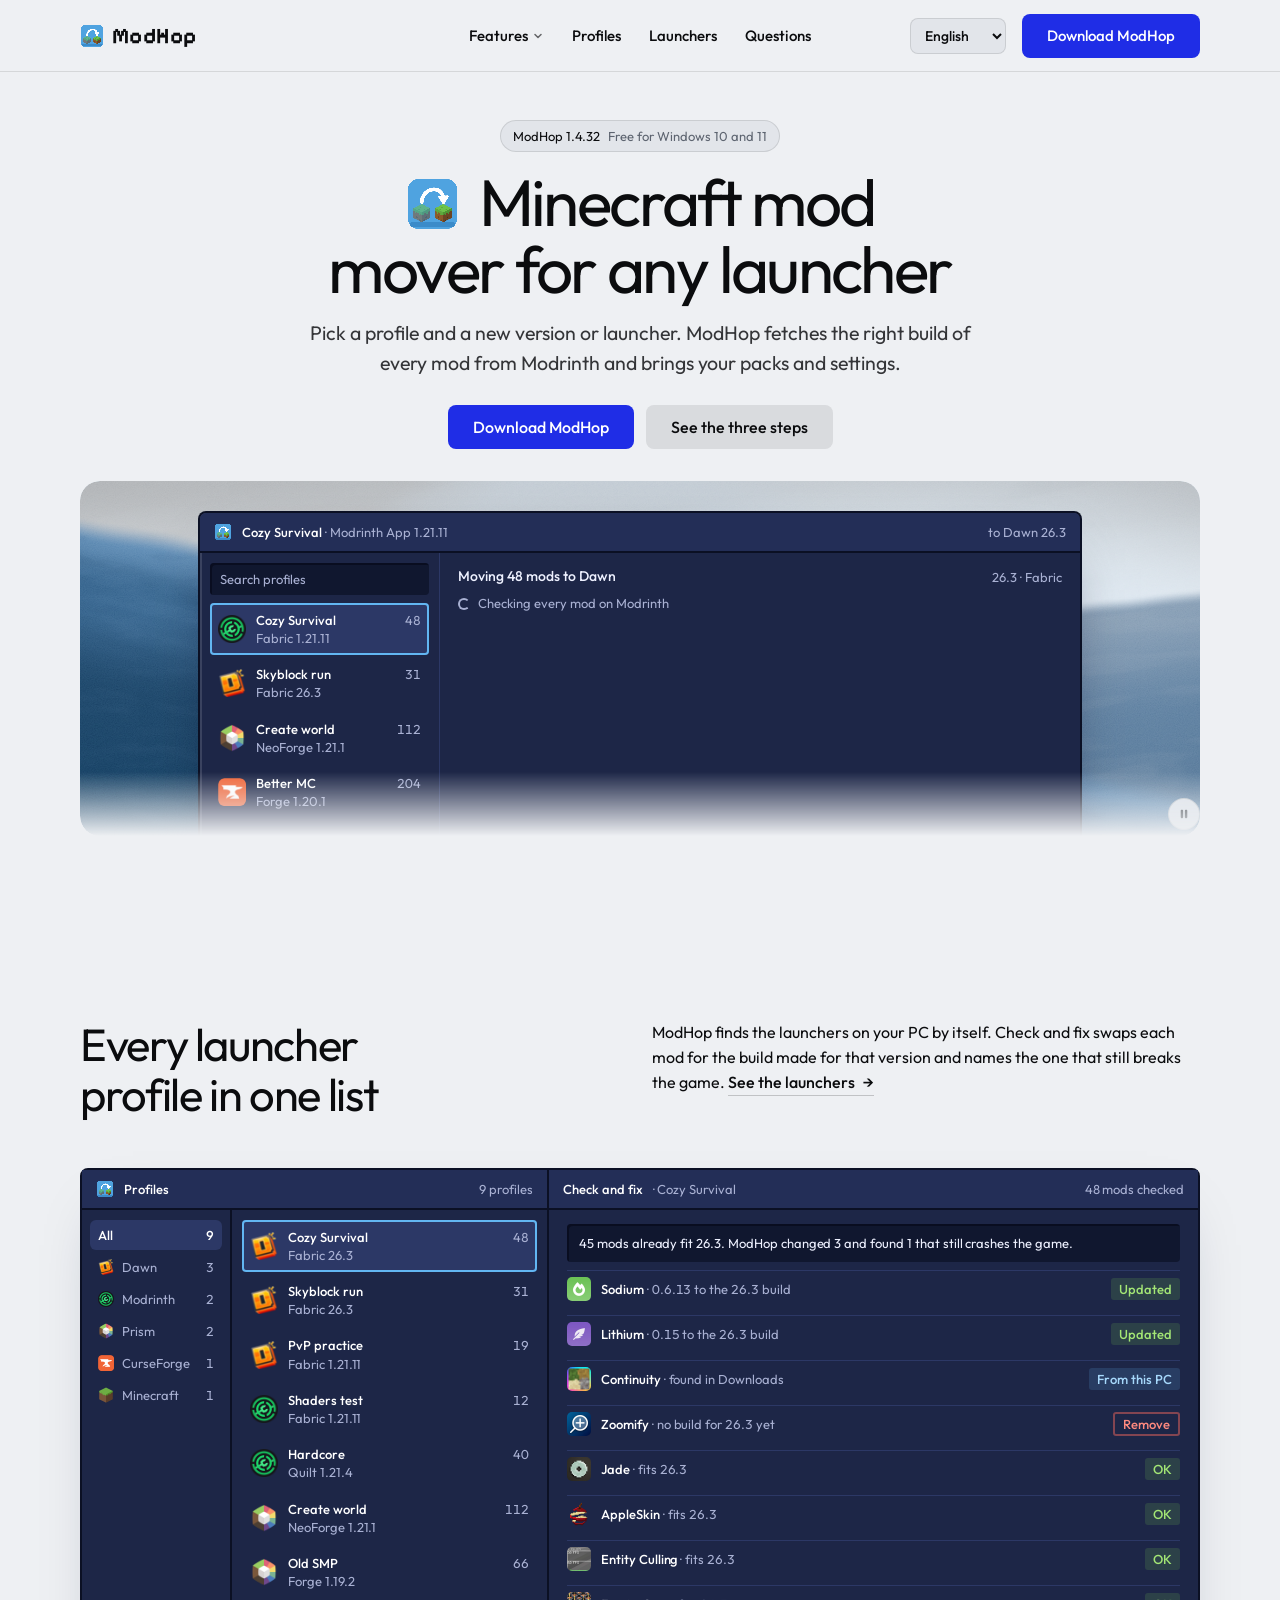
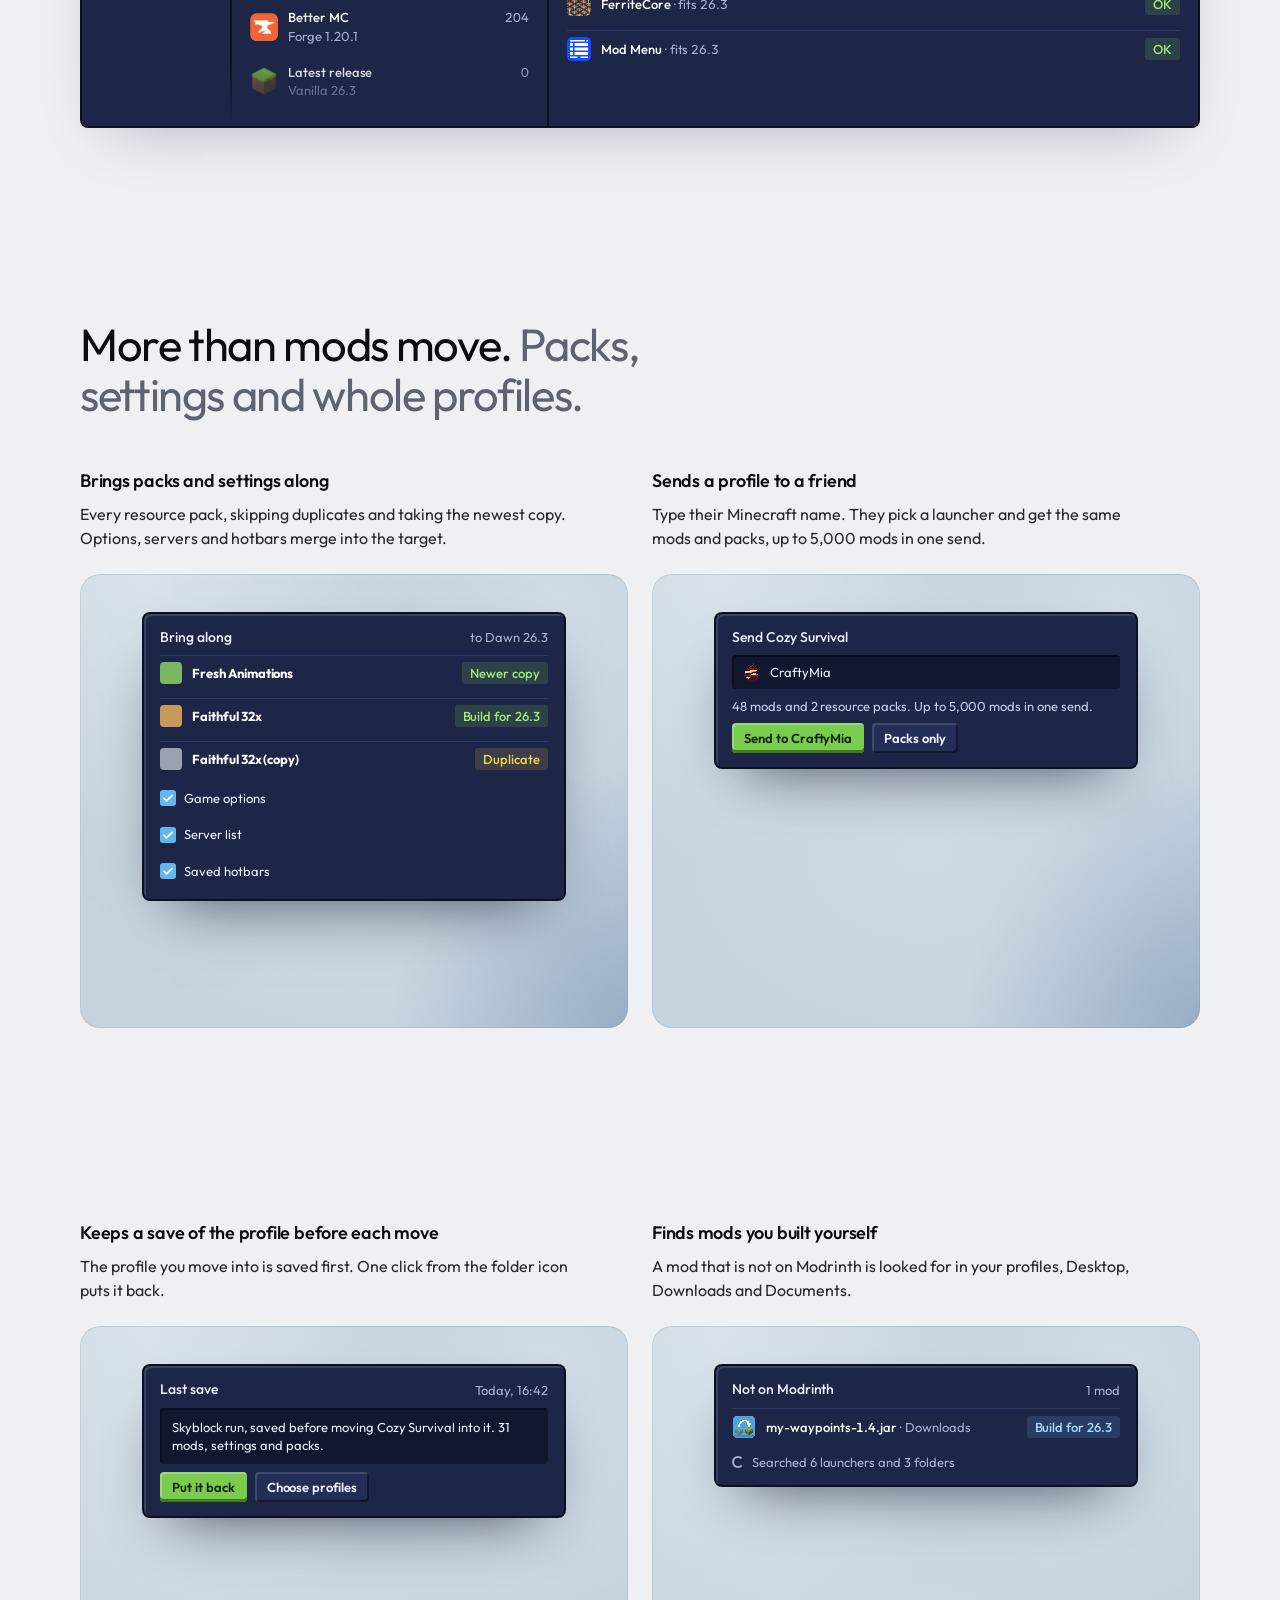
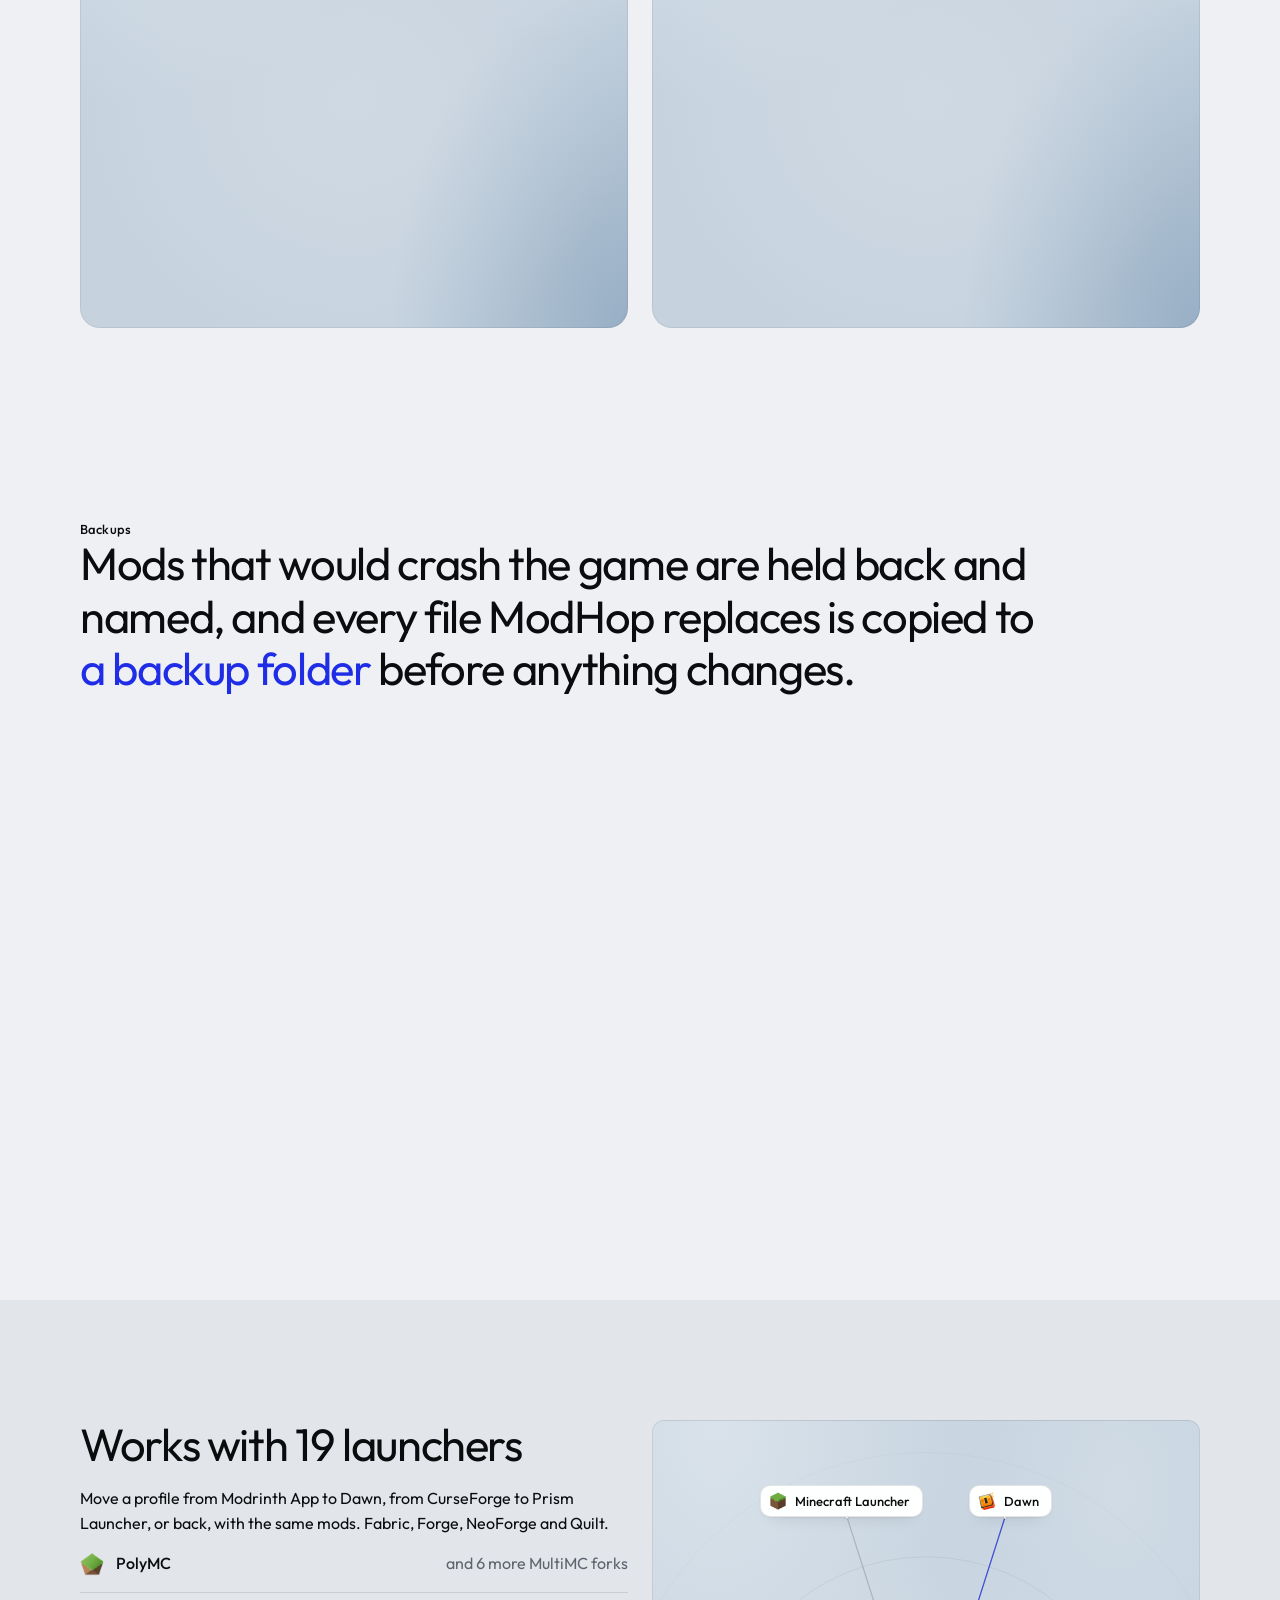
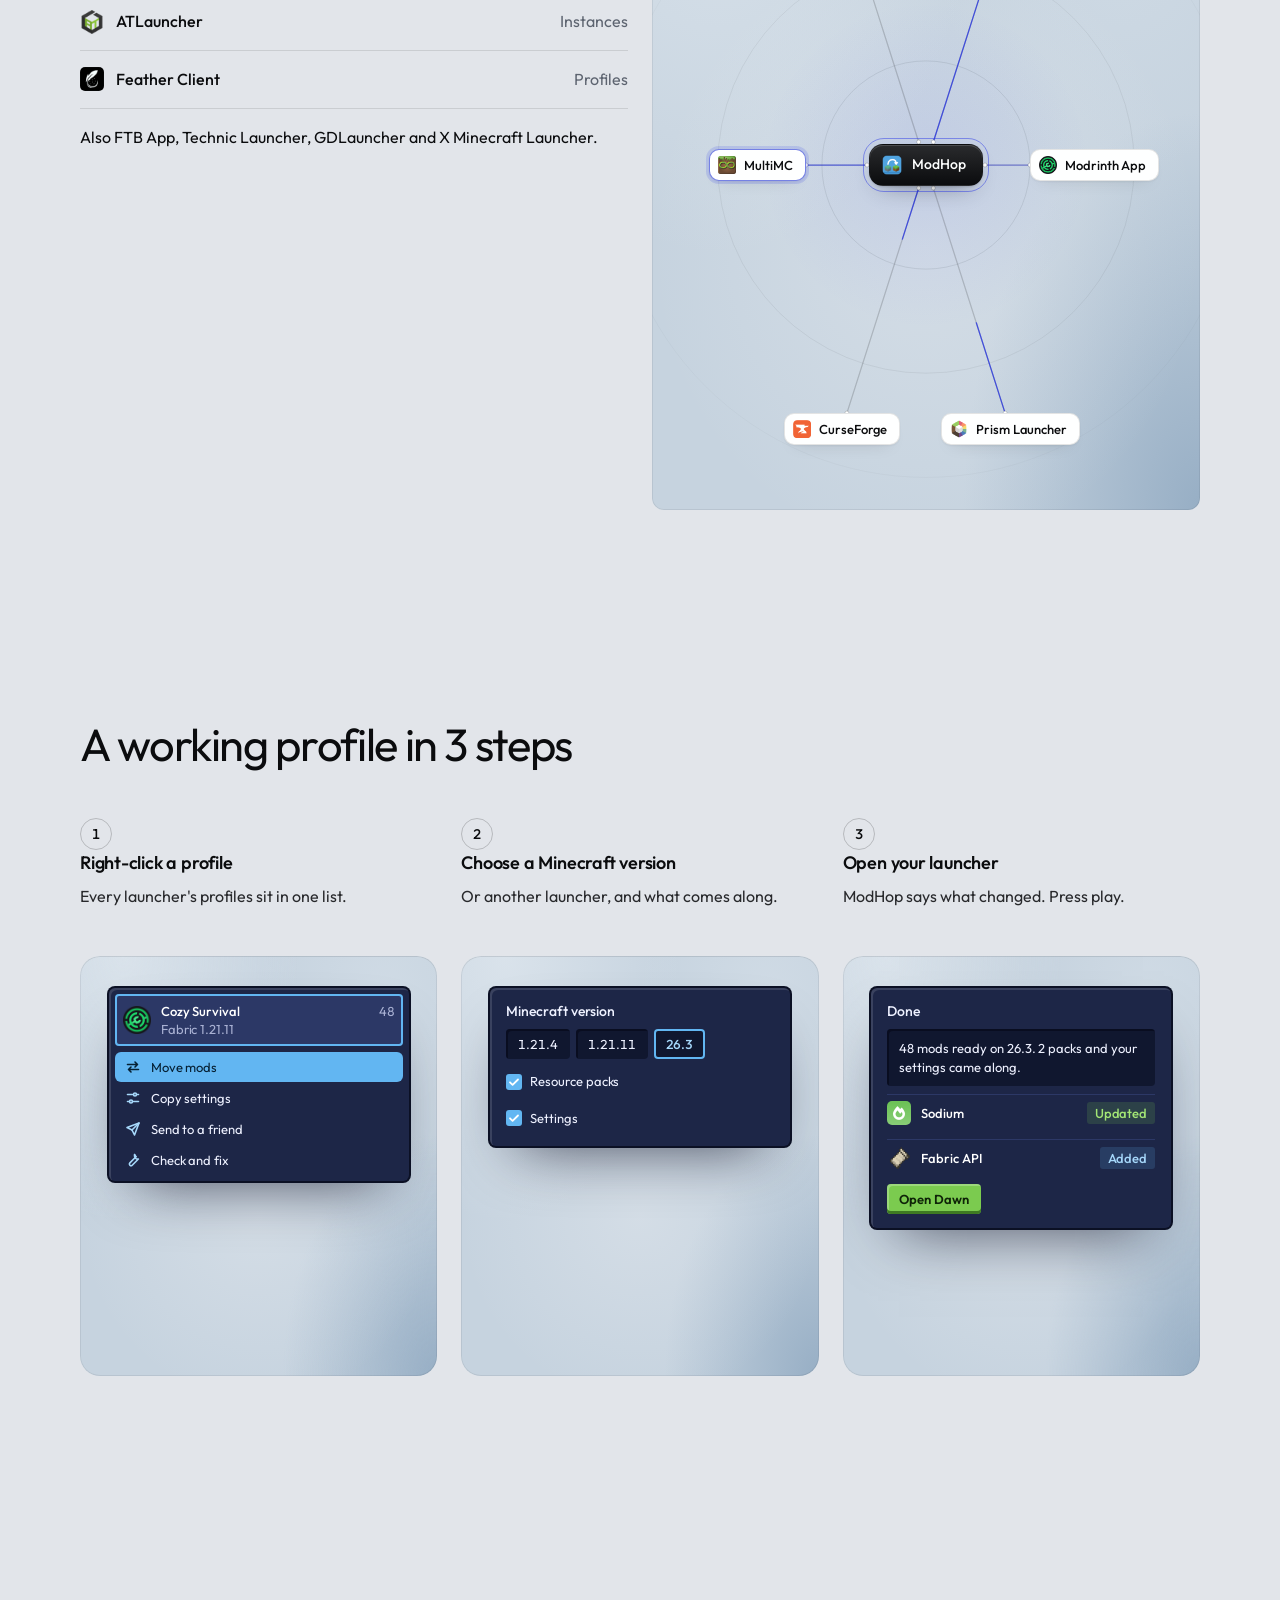
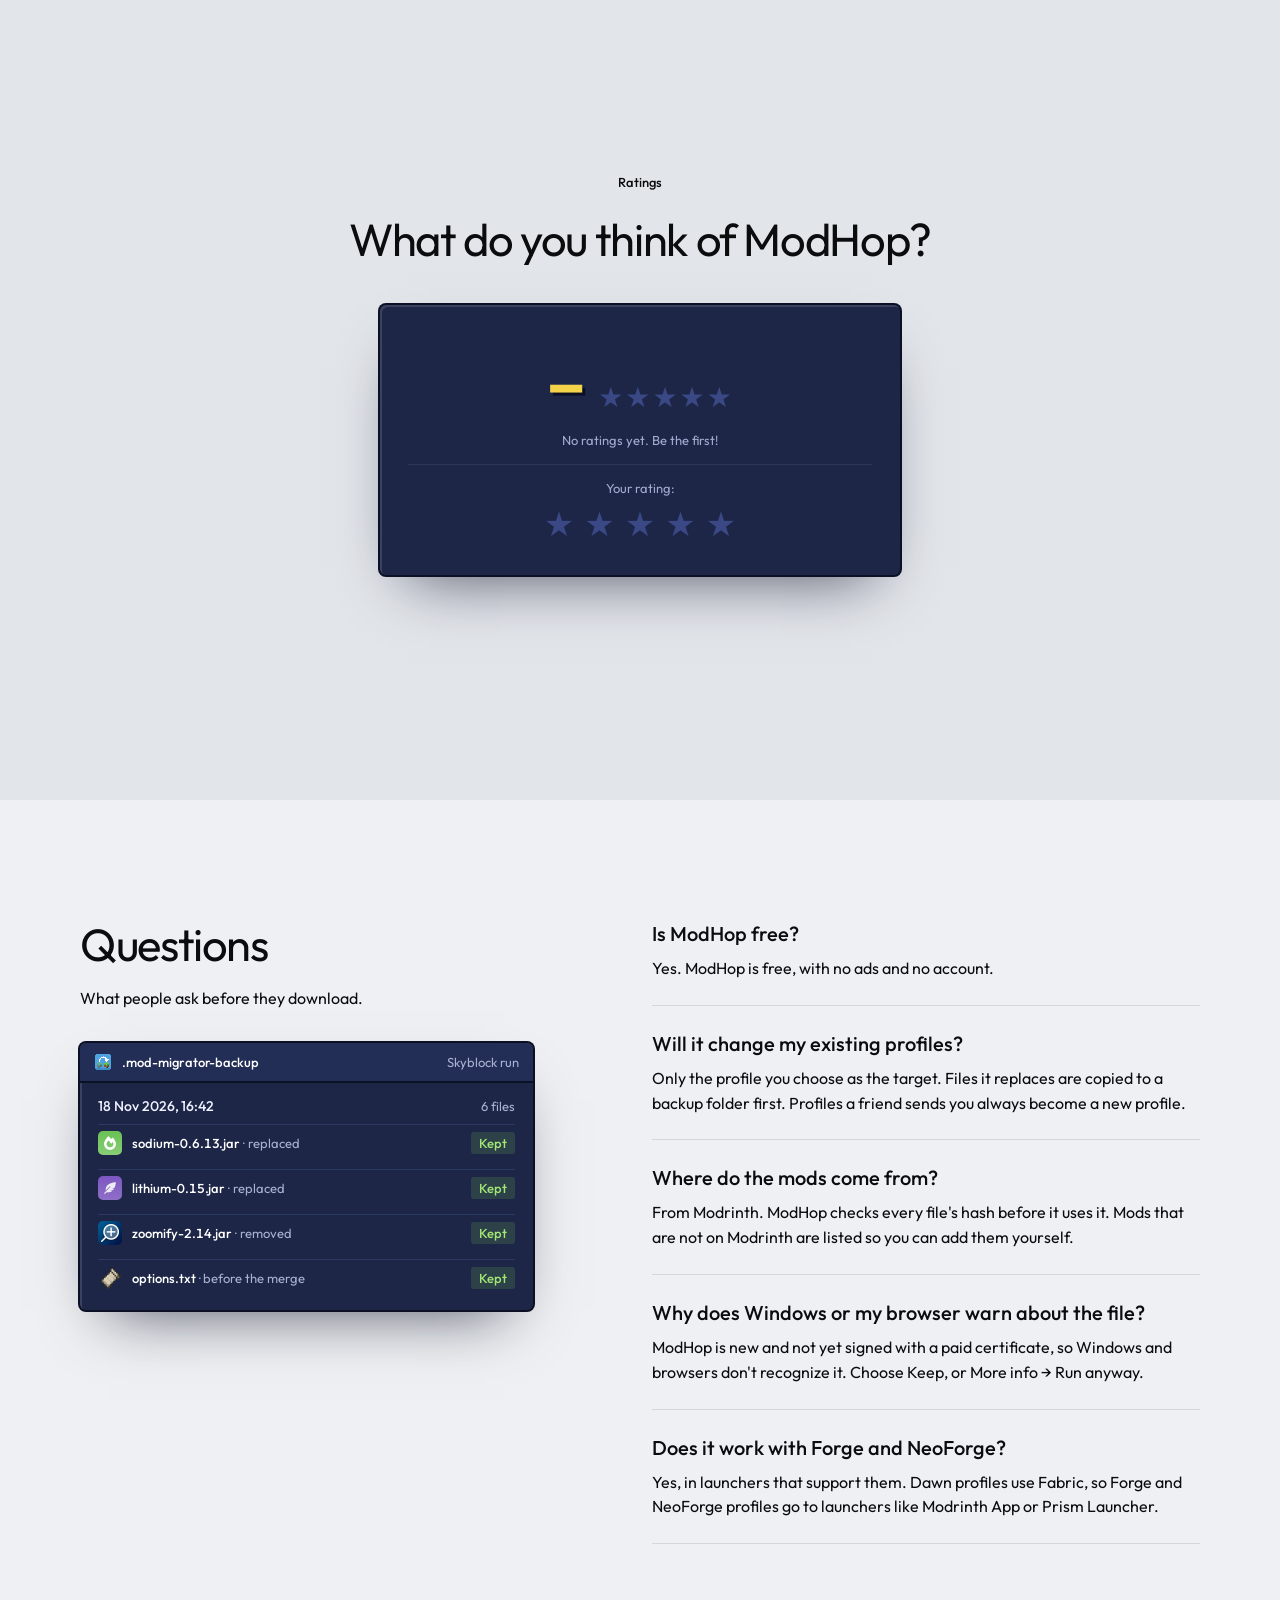
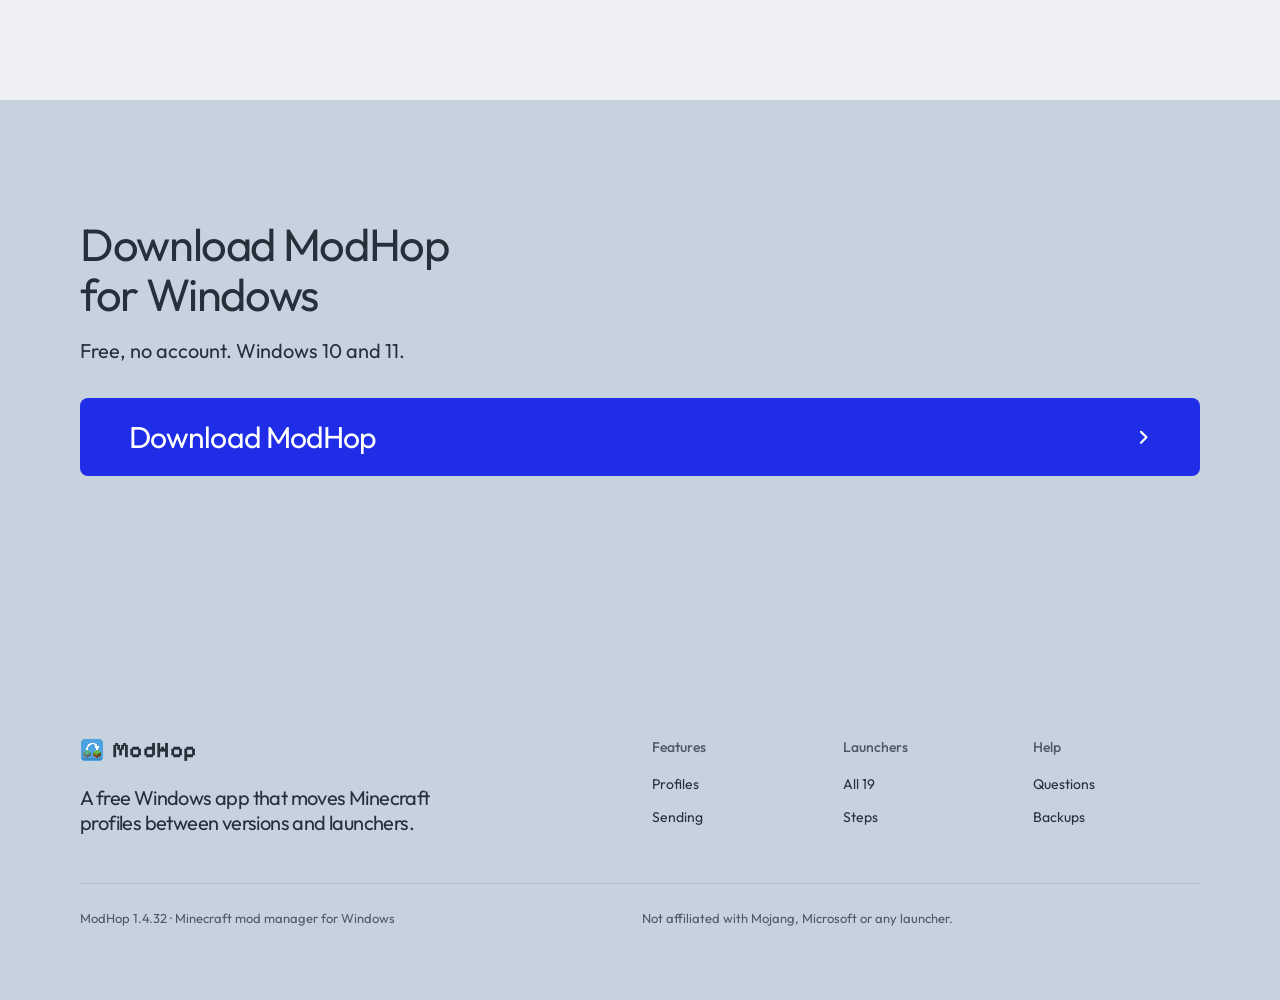
==== commit 9727b934: "Website 1.4.32: index.html" ====
--- a/index.html
+++ b/index.html
@@ -1,8 +1,8 @@
 <!doctype html>
-<html lang="en">
+<html lang="en" data-type="software" data-radius="soft" data-ground="sky" data-buttons="tonal" data-motion>
 <head>
 <meta charset="utf-8">
-<meta name="viewport" content="width=device-width, initial-scale=1">
+<meta name="viewport" content="width=device-width, initial-scale=1, viewport-fit=cover">
 <meta name="google-site-verification" content="QtRZL0XjADzHEwSwGdXTZGX1Vj5kNe7svAyJf5yG7o0">
 <title>ModHop – Move your Minecraft mods to any version or launcher</title>
 <meta property="og:site_name" content="ModHop">
@@ -17,327 +17,568 @@
 <link rel="alternate" hreflang="ar" href="https://modhop.github.io/ar/">
 <link rel="alternate" hreflang="fr" href="https://modhop.github.io/fr/">
 <link rel="alternate" hreflang="x-default" href="https://modhop.github.io/">
-<link rel="icon" href="favicon.ico" sizes="any">
-<link rel="icon" type="image/png" href="logo.png">
-<link rel="apple-touch-icon" href="logo.png">
+<link rel="icon" href="/favicon.ico" sizes="any">
+<link rel="icon" type="image/png" href="/logo.png">
+<link rel="apple-touch-icon" href="/logo.png">
 <meta property="og:type" content="website">
 <meta property="og:title" content="ModHop – Move your Minecraft mods to any version or launcher">
 <meta property="og:description" content="Free Windows app that updates your Minecraft mods to a new version and moves profiles between launchers.">
 <meta property="og:url" content="https://modhop.github.io/">
-<meta property="og:image" content="https://modhop.github.io/img/share.png">
+<meta property="og:image" content="https://modhop.github.io/img/share-v3.jpg">
 <meta property="og:image:width" content="1200">
 <meta property="og:image:height" content="630">
 <meta name="twitter:card" content="summary_large_image">
 <script type="application/ld+json">{"@context":"https://schema.org","@type":"SoftwareApplication","name":"ModHop","operatingSystem":"Windows 10, Windows 11","applicationCategory":"GameApplication","aggregateRating":{"@type":"AggregateRating","ratingValue":"3.7","ratingCount":"3","bestRating":"5","worstRating":"1"},"description":"Free Minecraft mod manager and mod updater that moves mods, resource packs and settings to any Minecraft version or launcher.","offers":{"@type":"Offer","price":"0","priceCurrency":"USD"},"downloadUrl":"https://da.gd/ModHop","url":"https://modhop.github.io/"}</script>
 <script type="application/ld+json">{"@context":"https://schema.org","@type":"WebSite","name":"modhop.github.io","alternateName":["ModHop","ModHop Minecraft"],"url":"https://modhop.github.io/"}</script>
 <script type="application/ld+json">{"@context":"https://schema.org","@type":"Organization","name":"ModHop","url":"https://modhop.github.io/","logo":"https://modhop.github.io/logo.png"}</script>
+<meta name="theme-color" content="#eef0f3">
+<meta name="site-kind" content="software">
+<meta name="page-type" content="software">
 <link rel="preconnect" href="https://fonts.googleapis.com">
-<link href="https://fonts.googleapis.com/css2?family=Pixelify+Sans:wght@500;600;700&family=Rubik:wght@400;500;600;700;800&display=swap" rel="stylesheet">
+<link rel="preconnect" href="https://fonts.gstatic.com" crossorigin>
+<link href="https://fonts.googleapis.com/css2?family=Outfit:wght@400..600&family=Pixelify+Sans:wght@700&family=Rubik:wght@400;500;600&display=swap" rel="stylesheet">
+<link rel="stylesheet" href="/assets/system.css">
+<link rel="stylesheet" href="/assets/ui/cards.css">
+<link rel="stylesheet" href="/assets/motion/motion.css">
+<link rel="stylesheet" href="/assets/backgrounds/backgrounds.css">
+<link rel="stylesheet" href="/assets/layout/layout.css">
+<link rel="stylesheet" href="/assets/icons/icon.css">
 <style>
-  :root {
-    --sky-top: #0f1838; --sky: #141f47; --horizon: #2b3a73;
-    --slab: #1d2647; --slab2: #26315c; --edge: #0a0f24;
-    --text: #eef1ff; --muted: #a2abd0;
-    --sky-blue: #62b6f2; --grass: #7bcb4f; --grass-hi: #a3e675; --grass-step: #3e7a22; --dirt: #8b5a2b; --xp: #f4d34b;
-    --hi: rgba(255,255,255,.14); --lo: rgba(3,6,18,.6);
-    --bevel: inset 3px 3px 0 var(--hi), inset -3px -3px 0 var(--lo);
-    --pixel: "Pixelify Sans", ui-monospace, monospace;
+:root {
+  --p-bg: #eef0f3; --p-surface: #e2e5ea; --p-ink: #0b0c0e; --p-muted: #5d6470;
+  --p-accent: #1f2de6; --p-accent-ink: #ffffff; --p-action: #1f2de6; --p-action-ink: #ffffff;
+  --p-inv-bg: #0b0c0e; --p-inv-surface: #17181a; --p-inv-ink: #eef0f3; --p-inv-muted: #8e8f92;
+  --p-inv-accent: #eef0f3; --p-inv-accent-ink: #0b0c0e; --p-inv-action: #eef0f3; --p-inv-action-ink: #0b0c0e;
+  --font-display: "Outfit", "Rubik", system-ui, "Segoe UI", "Nirmala UI", "Microsoft YaHei", sans-serif;
+  --font-text: "Outfit", "Rubik", system-ui, "Segoe UI", "Nirmala UI", "Microsoft YaHei", sans-serif;
+  --font-mono: "DM Mono", ui-monospace, "SFMono-Regular", Menlo, Consolas, monospace;
+  --display-weight: 400;
+  --display-tracking: -0.03em;
+  --display-tracking-xl: -0.04em;
+  --ly-scale: 0.98;
+}
+</style>
+<link rel="stylesheet" href="/assets/ui/base.css">
+<link rel="stylesheet" href="/assets/diagrams/diagram.css">
+<script>document.documentElement.classList.add('m-enter');setTimeout(()=>document.documentElement.classList.add('m-enter-done'),700)</script>
+<script src="/assets/backgrounds/backgrounds.js"></script>
+<script>document.documentElement.classList.add('mo-js');setTimeout(()=>document.documentElement.classList.add('mo-safe'),2500)</script>
+<link rel="modulepreload" href="/assets/moments/moments.js">
+<link rel="modulepreload" href="/assets/moments/lib.js">
+<link rel="modulepreload" href="/assets/moments/word-highlight/moment.js">
+<!-- page CSS: only what sits inside a visual (ModHop's own windows), and one --p-h per card group -->
+<style>
+  .hero--centred .hero__lead { color: color-mix(in oklab, var(--ink) 78%, var(--bg)); }
+  /* the logo inline in the h1 */
+  .h1-logo { display: inline-block; width: .82em; height: .82em; vertical-align: -.08em; margin-right: .12em; border-radius: .16em; image-rendering: pixelated; }
+
+  /* ModHop's window: one look for the hero, the profiles frame and the card panels */
+  .mh { --mh-ink: #14161a; --mh-muted: #5d6470; --mh-line: rgb(20 22 26 / .09); --mh-fill: #f4f5f7; --mh-ok: #0d6b3c; --mh-warn: #a35a00; --mh-acc: #1f2de6;
+        background: #fff; color: var(--mh-ink); font: 400 13px/1.4 var(--font-text); border-radius: 12px; overflow: hidden;
+        box-shadow: 0 0 0 1px rgb(20 22 26 / .08), 0 24px 60px -28px rgb(20 30 60 / .45); }
+  .mh__bar { display: flex; align-items: center; gap: 10px; height: 40px; padding: 0 14px; border-bottom: 1px solid var(--mh-line); color: var(--mh-muted); white-space: nowrap; }
+  .mh__bar img { width: 18px; height: 18px; border-radius: 4px; image-rendering: pixelated; }
+  .mh__bar b { color: var(--mh-ink); font-weight: 500; }
+  .mh__bar .sp { flex: 1; }
+  .mh__body { display: grid; grid-template-columns: 240px minmax(0, 1fr); min-height: 420px; }
+  .mh__list { border-right: 1px solid var(--mh-line); padding: 10px; display: grid; align-content: start; gap: 2px; }
+  .mh__q { height: 32px; margin-bottom: 6px; border-radius: 8px; background: var(--mh-fill); display: flex; align-items: center; padding: 0 10px; color: var(--mh-muted); }
+  .mh__p { display: grid; grid-template-columns: 28px minmax(0, 1fr) auto; gap: 0 10px; align-items: center; padding: 8px; border-radius: 8px; }
+  .mh__p.is-on { background: color-mix(in oklab, var(--mh-acc) 9%, #fff); }
+  .mh__p img { grid-row: 1 / span 2; width: 28px; height: 28px; border-radius: 6px; }
+  .mh__p b { font-weight: 500; overflow: hidden; text-overflow: ellipsis; white-space: nowrap; }
+  .mh__p span { grid-column: 2; color: var(--mh-muted); white-space: nowrap; overflow: hidden; text-overflow: ellipsis; }
+  .mh__p em { grid-row: 1; grid-column: 3; font-style: normal; color: var(--mh-muted); font-variant-numeric: tabular-nums; }
+  .mh__main { display: grid; align-content: start; gap: 8px; padding: 14px 18px; min-width: 0; }
+  .mh__h { display: flex; align-items: center; gap: 8px; font-weight: 500; font-size: 14px; }
+  .mh__h small { margin-left: auto; color: var(--mh-muted); font-weight: 400; font-size: 13px; }
+  .mh__mod { display: grid; grid-template-columns: 24px minmax(0, 1fr) auto; gap: 10px; align-items: center; padding: 6px 0; border-top: 1px solid var(--mh-line); }
+  .mh__mod img { width: 24px; height: 24px; border-radius: 5px; }
+  .mh__mod b { font-weight: 500; }
+  .mh__mod span { color: var(--mh-muted); font-variant-numeric: tabular-nums; }
+  .mh__chip, .mh__rm { font-style: normal; }
+  .mh__chip { height: 22px; padding: 0 8px; border-radius: 99px; display: inline-flex; align-items: center; font-size: 13px; font-weight: 500; white-space: nowrap; }
+  .mh__chip--ok { background: #e3f4ea; color: var(--mh-ok); }
+  .mh__chip--pc { background: #e6e9fd; color: var(--mh-acc); }
+  .mh__chip--warn { background: #fbeedb; color: var(--mh-warn); }
+  .mh__tool { display: flex; align-items: center; gap: 8px; color: var(--mh-muted); }
+  .mh__tool::before { content: ""; width: 12px; height: 12px; border-radius: 50%; border: 2px solid currentColor; border-right-color: transparent; }
+  .mh__sum { padding: 10px 12px; border-radius: 10px; background: var(--mh-fill); }
+  .mh__acts { display: flex; gap: 8px; }
+  .mh__acts span { height: 30px; padding: 0 12px; border-radius: 8px; display: inline-flex; align-items: center; font-weight: 500; background: var(--mh-acc); color: #fff; }
+  .mh__acts span + span { background: var(--mh-fill); color: var(--mh-ink); box-shadow: inset 0 0 0 1px var(--mh-line); }
+  .mh__rm { height: 24px; padding: 0 10px; border-radius: 6px; display: inline-flex; align-items: center; font-weight: 500; color: #b4232a; box-shadow: inset 0 0 0 1px rgb(180 35 42 / .3); }
+
+  /* the hero frame's painted ground when WebGL is not there: a blue sky over green hills */
+  .hero__window { background:
+    radial-gradient(120% 60% at 70% 118%, #5d8a3a 0 40%, transparent 41%),
+    radial-gradient(90% 50% at 10% 108%, #6f9e47 0 42%, transparent 43%),
+    radial-gradient(80% 40% at 60% 92%, #9fb8c9 0 40%, transparent 41%),
+    linear-gradient(#4f93d6, #a7cbea 70%, #cfe0ea); }
+  .hero__window .mh__body { min-height: 400px; }
+
+  /* the profiles frame (app-frame recipe) */
+  .app.ui { display: grid; grid-template-columns: minmax(0, 5fr) minmax(0, 7fr); margin-top: var(--s-7); background: #fff; border: 1px solid rgb(20 22 26 / .1); border-radius: 14px; box-shadow: 0 24px 60px -32px rgb(20 30 60 / .35); }
+  .app > .app__pane { position: relative; min-width: 0; min-height: 0; overflow: hidden; }
+  .app > .app__pane + .app__pane { border-left: 1px solid rgb(20 22 26 / .09); }
+  .app > .app__pane > .mh { border-radius: 0; box-shadow: none; height: 100%; }
+  .app > .app__pane::after { content: ""; position: absolute; inset: auto 0 0 0; height: 64px; background: linear-gradient(transparent, #fff); pointer-events: none; }
+  .app .mh__body { grid-template-columns: 150px minmax(0, 1fr); min-height: 0; height: calc(100% - 40px); }
+  .app .mh__side { border-right: 1px solid rgb(20 22 26 / .09); padding: 10px 8px; display: grid; align-content: start; gap: 2px; color: #5d6470; }
+  .app .mh__side span { display: flex; align-items: center; gap: 8px; height: 30px; padding: 0 8px; border-radius: 6px; white-space: nowrap; }
+  .app .mh__side span.is-on { background: #f4f5f7; color: #14161a; font-weight: 500; }
+  .app .mh__side img { width: 16px; height: 16px; border-radius: 3px; }
+  .app .mh__side em { margin-left: auto; font-style: normal; font-variant-numeric: tabular-nums; }
+  .app .mh__list { border-right: 0; }
+  @media (min-width: 1024px) and (max-width: 1279px) { .app.ui { grid-template-columns: minmax(0, 4fr) minmax(0, 8fr); } }
+  @media (max-width: 1023px) {
+    .app.ui { grid-template-columns: minmax(0, 1fr); grid-template-rows: auto minmax(0, 1fr); }
+    .app > .app__pane--list { max-height: 252px; }
+    .app > .app__pane--list::after { display: none; }
+    .app .mh__side { display: none; }
+    .app .mh__body { grid-template-columns: minmax(0, 1fr); }
+    .app > .app__pane + .app__pane { border-left: 0; border-top: 1px solid rgb(20 22 26 / .09); }
   }
-  * { box-sizing: border-box; }
-  html { scroll-behavior: smooth; }
-  body { margin: 0; color: var(--text); font: 17px/1.6 "Rubik", system-ui, sans-serif; background: var(--sky-top); -webkit-font-smoothing: antialiased; }
-  a { color: inherit; }
-  img { display: block; max-width: 100%; }
-  .wrap { width: min(1120px, 100% - 40px); margin-inline: auto; }
-  :focus-visible { outline: 3px solid var(--xp); outline-offset: 3px; }
-
-  /* ---------- nav ---------- */
-  nav { position: fixed; inset: 0 0 auto; z-index: 20; transition: background .3s; }
-  nav.solid { background: rgba(15,24,56,.88); backdrop-filter: blur(8px); box-shadow: 0 2px 0 var(--edge); }
-  nav .wrap { display: flex; align-items: center; gap: 28px; height: 68px; }
-  .brand { display: flex; align-items: center; gap: 10px; text-decoration: none; font-family: var(--pixel); font-size: 24px; font-weight: 700; letter-spacing: .5px; text-shadow: 2px 2px 0 var(--edge); }
-  .brand img { width: 34px; height: 34px; border-radius: 6px; box-shadow: 0 0 0 2px var(--edge); }
-  .links { display: flex; gap: 22px; margin-inline-start: auto; font-size: 15px; }
-  .links a { text-decoration: none; color: var(--muted); }
-  .links a:hover { color: var(--text); }
-
-  /* ---------- the grass-block button ---------- */
-  .dl {
-    display: inline-flex; align-items: center; gap: 12px; padding: 0 26px; height: 60px; text-decoration: none;
-    font-family: var(--pixel); font-size: 22px; font-weight: 700; color: #10240a; letter-spacing: .3px;
-    background: linear-gradient(var(--grass) 0 62%, var(--dirt) 62%); border: 3px solid var(--edge);
-    box-shadow: inset 3px 3px 0 rgba(255,255,255,.35), inset -3px -3px 0 rgba(0,0,0,.3), 0 6px 0 var(--edge);
-    transition: transform .08s, box-shadow .08s;
+  @media (max-width: 639px) {
+    .app.ui { grid-template-rows: minmax(0, 1fr); }
+    .app > .app__pane--list { display: none; }
+    .app > .app__pane + .app__pane { border-top: 0; }
   }
-  .dl small { font-family: "Rubik"; font-size: 13px; font-weight: 600; color: #f3e3c9; padding: 1px 6px; background: rgba(0,0,0,.25); align-self: flex-end; margin-bottom: 4px; }
-  .dl:hover { filter: brightness(1.06); }
-  .dl:active { transform: translateY(6px); box-shadow: inset 3px 3px 0 rgba(0,0,0,.25), inset -3px -3px 0 rgba(255,255,255,.2), 0 0 0 var(--edge); }
-  nav .dl { height: 42px; font-size: 16px; padding: 0 16px; box-shadow: inset 2px 2px 0 rgba(255,255,255,.35), inset -2px -2px 0 rgba(0,0,0,.3), 0 4px 0 var(--edge); }
-
-  /* ---------- hero ---------- */
-  .hero { position: relative; min-height: 100svh; overflow: hidden; background: linear-gradient(var(--sky-top), var(--sky) 45%, var(--horizon)); display: grid; align-items: center; }
-  .hero canvas { position: absolute; inset: 0; width: 100%; height: 100%; }
-  .hero .wrap { position: relative; z-index: 2; padding: 120px 0 80px; pointer-events: none; }
-  .hero .copy { max-width: 640px; pointer-events: auto; }
-  .hero h1 { margin: 0 0 20px; font-size: clamp(40px, 5.6vw, 70px); line-height: 1.02; font-weight: 800; letter-spacing: -1.5px; text-wrap: balance; }
-  .hero h1 .line { display: block; overflow: hidden; white-space: nowrap; }
-  .hero h1 .line > span { display: inline-block; }
-  .hero p { margin: 0 0 32px; font-size: 19px; color: #cdd3f0; max-width: 46ch; }
-  .facts { display: flex; flex-wrap: wrap; gap: 8px 18px; margin-top: 26px; font-size: 14px; color: var(--muted); }
-  .facts span::before { content: ""; display: inline-block; width: 8px; height: 8px; margin-inline-end: 8px; background: var(--grass); box-shadow: 1px 1px 0 var(--edge); vertical-align: 1px; }
-  .ground { position: absolute; left: 0; right: 0; bottom: -1px; height: 48px; z-index: 3;
-    background: linear-gradient(var(--grass) 0 14px, var(--grass-step) 14px 18px, var(--dirt) 18px);
-    -webkit-mask: linear-gradient(90deg, #000 0 0); }
-  .ground::before { content: ""; position: absolute; inset: 0 0 auto; height: 18px;
-    background: repeating-linear-gradient(90deg, transparent 0 24px, rgba(0,0,0,.12) 24px 48px); }
-
-  /* ---------- sections ---------- */
-  section { padding: 110px 0; position: relative; }
-  section.dirt { background: #241a14 radial-gradient(rgba(0,0,0,.18) 1px, transparent 1.5px) 0 0 / 12px 12px; }
-  section.stone { background: #171e3c; }
-  h2 { font-size: clamp(32px, 4vw, 48px); line-height: 1.1; margin: 0 0 16px; font-weight: 800; letter-spacing: -.8px; max-width: 20ch; }
-  .lead { color: #c3cae8; max-width: 60ch; margin: 0 0 46px; font-size: 18px; }
-
-  /* screenshots in item frames */
-  .shots { display: grid; grid-template-columns: 1.35fr 1fr; gap: 28px; align-items: start; }
-  .frame { background: #6d4a2c; padding: 12px; border: 3px solid #2e1e10; box-shadow: inset 3px 3px 0 #9a6b41, inset -3px -3px 0 #4a311b, 0 18px 40px rgba(0,0,0,.45); }
-  .frame img { border: 3px solid #2e1e10; }
-  .frame figcaption { color: #f3e3c9; font-size: 15px; padding: 12px 4px 2px; }
-  .frame:nth-child(2) { margin-top: 70px; }
-
-  /* launchers as a hotbar */
-  .hotbar { display: flex; flex-wrap: wrap; gap: 0; width: fit-content; max-width: 100%; padding: 6px; background: #10172f; border: 3px solid var(--edge); box-shadow: var(--bevel); }
-  .slot { position: relative; width: 84px; height: 84px; display: grid; place-items: center; background: var(--slab); border: 3px solid var(--edge); box-shadow: var(--bevel); margin: 2px; }
-  .slot img { width: 46px; height: 46px; object-fit: contain; image-rendering: auto; }
-  .slot .tip { position: absolute; bottom: calc(100% + 10px); left: 50%; translate: -50% 0; white-space: nowrap; padding: 6px 10px; font-size: 14px;
-    background: #12051f; border: 2px solid #2a0f5c; box-shadow: inset 0 0 0 2px #1a0638; opacity: 0; pointer-events: none; transition: opacity .15s; }
-  .slot:hover .tip, .slot:focus-visible .tip { opacity: 1; }
-  .slot:hover { border-color: #fff; }
-  .loaders { display: flex; flex-wrap: wrap; gap: 10px; margin-top: 26px; }
-  .loaders span { padding: 6px 14px; font-size: 15px; background: var(--slab); border: 2px solid var(--edge); box-shadow: inset 2px 2px 0 var(--hi), inset -2px -2px 0 var(--lo); }
-
-  /* features: an inventory, items with tooltips written out */
-  .inv { display: grid; grid-template-columns: repeat(2, minmax(0, 1fr)); gap: 30px 56px; }
-  .item { display: grid; grid-template-columns: 64px 1fr; gap: 18px; align-items: start; }
-  .item .ico { width: 64px; height: 64px; display: grid; place-items: center; background: #8b8b8b; border: 3px solid #373737;
-    box-shadow: inset 3px 3px 0 #373737, inset -3px -3px 0 #fff; font-family: var(--pixel); font-size: 28px; color: #2c2c2c; }
-  .item h3 { margin: 4px 0 6px; font-size: 20px; }
-  .item p { margin: 0; color: #c3cae8; font-size: 16px; }
-
-  /* how it works: three steps along a path, a block walks it as you scroll */
-  .steps { position: relative; display: grid; grid-template-columns: repeat(3, 1fr); gap: 40px; padding-top: 70px; }
-  .path { position: absolute; top: 26px; left: 30px; right: 30px; height: 6px; background: repeating-linear-gradient(90deg, var(--horizon) 0 12px, transparent 12px 20px); }
-  .walker { position: absolute; top: 2px; left: 6px; width: 30px; height: 30px; background: linear-gradient(var(--grass) 0 34%, var(--dirt) 34%); border: 3px solid var(--edge); box-shadow: inset 2px 2px 0 rgba(255,255,255,.3); }
-  .step b { display: block; font-family: "Rubik", system-ui, sans-serif; font-weight: 800; font-variant-numeric: tabular-nums; font-size: 54px; line-height: 1; color: var(--xp); text-shadow: 3px 3px 0 var(--edge); margin-bottom: 10px; }
-  .step h3 { margin: 0 0 8px; font-size: 22px; }
-  .step p { margin: 0; color: #c3cae8; }
-
-  /* faq */
-  .faq > * { max-width: 760px; }
-  details { border-bottom: 2px solid #26315c; }
-  summary { list-style: none; cursor: pointer; padding: 22px 0; font-size: 20px; font-weight: 600; display: flex; justify-content: space-between; gap: 20px; }
-  summary::after { content: "+"; font-family: var(--pixel); font-size: 26px; color: var(--sky-blue); transition: rotate .25s; }
-  details[open] summary::after { rotate: 45deg; }
-  details .a { overflow: hidden; }
-  details .a p { margin: 0 0 22px; color: #c3cae8; max-width: 62ch; }
-
-  .final { text-align: center; padding: 130px 0 150px; background: linear-gradient(var(--sky-top), #241a3f); overflow: hidden; }
-  .final h2 { margin: 0 auto 30px; max-width: none; }
-  .final .xp { width: min(420px, 80%); height: 14px; margin: 0 auto 34px; background: #10172f; border: 3px solid var(--edge); }
-  .final .xp i { display: block; height: 100%; width: 0; background: repeating-linear-gradient(90deg, #8ae04f 0 22px, #6cbf38 22px 25px); box-shadow: 0 0 14px rgba(138,224,79,.6); }
-  footer { padding: 30px 0 40px; color: var(--muted); font-size: 14px; background: #0c1229; }
-  footer .wrap { display: flex; justify-content: space-between; flex-wrap: wrap; gap: 10px; }
-
-  @media (max-width: 860px) {
-    .links { display: none; }
-    .shots, .inv, .steps { grid-template-columns: 1fr; }
-    .frame:nth-child(2) { margin-top: 0; }
-    .path, .walker { display: none; }
-    .hero { min-height: max(100svh, 900px); }
-    .hero .wrap { padding-top: 96px; align-self: start; }
-    .dl { font-size: 18px; height: 54px; padding: 0 18px; }
-    nav .dl { font-size: 14px; }
-    .slot { width: 64px; height: 64px; } .slot img { width: 36px; height: 36px; }
+
+  .more-launchers li { display: flex; align-items: center; gap: var(--s-3); } .more-launchers img { width: 24px; height: 24px; border-radius: 5px; } .more-launchers .rows__value { margin-left: auto; color: var(--muted); }
+  .faq-mock { margin-top: var(--s-6); }
+  /* card panels */
+  #features .panel { --p-h: 340px; }
+  #steps .panel { --p-h: 420px; }
+  @media (min-width: 640px) and (max-width: 1279px) { #steps { --h: 2 } }
+  @media (max-width: 639px) { #steps { --hm: 2 } #launchers { --hm: 2 } #features .mh__check { display: none; } }
+  @media (max-width: 1279px) { .hero__window .mh__body { grid-template-columns: minmax(0, 1fr); } .hero__window .mh__list, .app .mh__side { display: none; } .app .mh__body { grid-template-columns: minmax(0, 1fr); } }
+  .mh--card .mh__main { padding: 14px 16px; }
+  .mh__pack { display: grid; grid-template-columns: 22px minmax(0, 1fr) auto; gap: 10px; align-items: center; padding: 6px 0; border-top: 1px solid var(--mh-line); }
+  .mh__pack > .sw { width: 22px; height: 22px; border-radius: 4px; background: var(--c); }
+  .mh__check { display: flex; align-items: center; gap: 8px; padding: 5px 0; }
+  .mh__check::before { content: ""; width: 16px; height: 16px; border-radius: 4px; background: var(--mh-acc) url("data:image/svg+xml,%3Csvg xmlns='http://www.w3.org/2000/svg' viewBox='0 0 16 16'%3E%3Cpath d='m4 8.3 2.6 2.6L12 5.5' fill='none' stroke='white' stroke-width='1.8' stroke-linecap='round' stroke-linejoin='round'/%3E%3C/svg%3E") center/16px no-repeat; }
+  .mh__field { height: 34px; border-radius: 8px; box-shadow: inset 0 0 0 1px var(--mh-line); display: flex; align-items: center; gap: 8px; padding: 0 10px; }
+  .mh__field img { width: 20px; height: 20px; border-radius: 4px; image-rendering: pixelated; }
+  .mh__note { color: #3f4550; }
+  .mh__menu { display: grid; padding: 6px; gap: 1px; }
+  .mh__menu span { height: 30px; display: flex; align-items: center; padding: 0 10px; border-radius: 6px; }
+  .mh__menu span.is-on { background: var(--mh-acc); color: #fff; }
+  .mh__seg { display: flex; flex-wrap: wrap; gap: 6px; }
+  .mh__seg span { height: 30px; padding: 0 12px; display: inline-flex; align-items: center; border-radius: 8px; box-shadow: inset 0 0 0 1px var(--mh-line); font-variant-numeric: tabular-nums; }
+  .mh__seg span.is-on { box-shadow: inset 0 0 0 2px var(--mh-acc); color: var(--mh-acc); font-weight: 500; }
+  @media (max-width: 639px) {
+    #features .panel { --p-h: 190px; } #steps .panel { --p-h: 356px; }
+    .hero__window .mh__body { grid-template-columns: 1fr; }
+    .hero__window .mh__list { display: none; }
+    .hero__window .mh__bar .sp ~ span { display: none; }
+    .hero__window .mh__tool { display: none; }
   }
-  @media (prefers-reduced-motion: reduce) { html { scroll-behavior: auto; } }
-
-  /* ---------- block wipe between "pages" ---------- */
-  #wipe { position: fixed; inset: 0; z-index: 100; display: grid; pointer-events: none; }
-  #wipe i { display: block; background: linear-gradient(var(--grass) 0 22%, var(--grass-step) 22% 28%, var(--dirt) 28%); box-shadow: inset 0 0 0 2px rgba(0,0,0,.18); }
-
-  /* ---------- the transfer story (pinned while you scroll) ---------- */
-  .story { padding: 0; background: linear-gradient(var(--horizon), #1b2554 30%, #141d42); }
-  .story .stage { height: 100vh; display: grid; align-content: center; gap: 34px; }
-  .story h2 { margin: 0; max-width: none; text-align: center; }
-  .story .lead { margin: 0 auto; text-align: center; }
-  .boards { display: grid; grid-template-columns: 1fr 120px 1fr; align-items: center; gap: 10px; }
-  .board { background: #c6c6c6; border: 3px solid #1c1c1c; box-shadow: inset 3px 3px 0 #fff, inset -3px -3px 0 #555; padding: 14px; color: #2b2b2b; }
-  .board header { display: flex; align-items: center; gap: 10px; margin-bottom: 12px; font-weight: 700; }
-  .board header img { width: 28px; height: 28px; }
-  .board .ver { margin-inline-start: auto; font-family: "Rubik", system-ui, sans-serif; font-weight: 800; font-variant-numeric: tabular-nums; font-size: 18px; color: #3f3f3f; }
-  .cells { display: grid; grid-template-columns: repeat(7, 1fr); gap: 4px; }
-  .cell { aspect-ratio: 1; background: #8b8b8b; box-shadow: inset 2px 2px 0 #373737, inset -2px -2px 0 #fff; display: grid; place-items: center; }
-  .cell img { width: 72%; height: 72%; object-fit: contain; image-rendering: auto; }
-  .arrow { text-align: center; font-family: var(--pixel); font-size: 42px; color: var(--xp); text-shadow: 3px 3px 0 var(--edge); }
-  .tally { display: flex; justify-content: center; align-items: center; gap: 18px; font-family: "Rubik", system-ui, sans-serif; font-weight: 800; font-variant-numeric: tabular-nums; font-size: 22px; }
-  .tally .xpbar { width: min(360px, 60vw); height: 14px; background: #10172f; border: 3px solid var(--edge); }
-  .tally .xpbar i { display: block; height: 100%; width: 0; background: repeating-linear-gradient(90deg, #8ae04f 0 18px, #6cbf38 18px 21px); box-shadow: 0 0 12px rgba(138,224,79,.6); }
-  .flying { position: fixed; left: 0; top: 0; z-index: 30; pointer-events: none; object-fit: contain; }
-  .bit { position: fixed; left: 0; top: 0; z-index: 200; pointer-events: none; margin: -3px 0 0 -3px; box-shadow: 1px 1px 0 rgba(0,0,0,.35); }
-  .hero canvas { cursor: pointer; }
-  .hint { position: absolute; z-index: 3; right: 24px; bottom: 70px; font-size: 13px; color: var(--muted); }
-  @media (max-width: 860px) { .boards { grid-template-columns: 1fr; } .arrow { rotate: 90deg; } .story .stage { height: auto; padding: 90px 0; } .hint { display: none; } }
-
-  /* the language picker and the small things the original page had */
-  select.lang { height: 42px; padding: 0 10px; font: 600 14px "Rubik", sans-serif; color: var(--text); background: var(--slab); border: 2px solid var(--edge); box-shadow: inset 2px 2px 0 var(--hi), inset -2px -2px 0 var(--lo); cursor: pointer; }
-  select.lang option { background: var(--slab); }
-  .hero h1 em { font-style: normal; }
-  .hero .tags { margin: 22px 0 0; font-size: 13px; color: #8f98c2; max-width: 60ch; }
-  .shots figure { margin: 0; }
+  /* ---- the app's own look in every window: the inventory (dusk panels, bevels, grass for the action), so the site shows
+     the real ModHop. Shared with the app: Outfit, the pixel wordmark, the drawn icon set, the status words. ---- */
+  .mh { --mh-ink: #eef1ff; --mh-muted: #a9b1d3; --mh-line: #2c3866; --mh-fill: #10172f; --mh-ok: #a3e675; --mh-warn: #f4d34b; --mh-acc: #62b6f2;
+        --hi: rgba(255,255,255,.13); --lo: rgba(4,7,20,.55);
+        background: #1d2647; color: var(--mh-ink); border-radius: 6px;
+        box-shadow: 0 0 0 2px #0b1024, inset 2px 2px 0 var(--hi), 0 28px 60px -28px rgb(6 9 30 / .7); }
+  .mh__bar { background: #232e57; border-bottom: 2px solid #0b1024; }
+  .mh__bar b { color: #fff; }
+  .mh__q { background: var(--mh-fill); border-radius: 4px; box-shadow: inset 2px 2px 0 var(--lo); }
+  .mh__p { border-radius: 4px; }
+  .mh__p.is-on { background: #2c3866; box-shadow: inset 0 0 0 2px var(--mh-acc); }
+  .mh__p b, .mh__mod b, .mh__pack b { color: #fff; }
+  .mh__chip { border-radius: 3px; }
+  .mh__chip--ok { background: rgba(123,203,79,.16); color: var(--mh-ok); }
+  .mh__chip--pc { background: rgba(98,182,242,.16); color: #a6d8fb; }
+  .mh__chip--warn { background: rgba(244,211,75,.14); color: var(--mh-warn); }
+  .mh__rm { color: #ff8a7f; box-shadow: inset 0 0 0 2px rgb(255 107 94 / .45); border-radius: 3px; }
+  .mh__sum { background: var(--mh-fill); border-radius: 4px; box-shadow: inset 2px 2px 0 var(--lo); }
+  .mh__acts span { border-radius: 4px; background: #7bcb4f; color: #0f2408; font-weight: 600; box-shadow: inset 0 -3px 0 #3e7a22, inset 2px 2px 0 rgba(255,255,255,.25); }
+  .mh__acts span + span { background: #232e57; color: #eef1ff; box-shadow: inset 2px 2px 0 var(--hi), inset -2px -2px 0 var(--lo); }
+  .mh__check::before { background-color: var(--mh-acc); border-radius: 3px; }
+  .mh__field { border-radius: 4px; background: var(--mh-fill); box-shadow: inset 2px 2px 0 var(--lo); }
+  .mh__note { color: #c9cfea; }
+  .mh__menu span { gap: 10px; }
+  .mh__menu span svg { width: 16px; height: 16px; flex: none; color: #a6d8fb; }
+  .mh__menu span.is-on { background: var(--mh-acc); color: #062033; }
+  .mh__menu span.is-on svg { color: #062033; }
+  .mh__seg span { border-radius: 4px; background: var(--mh-fill); box-shadow: inset 2px 2px 0 var(--lo); }
+  .mh__seg span.is-on { box-shadow: inset 0 0 0 2px var(--mh-acc); color: #a6d8fb; }
+  .app.ui { background: #1d2647; border: 2px solid #0b1024; border-radius: 8px; }
+  .app > .app__pane + .app__pane { border-left: 2px solid #0b1024; }
+  .app > .app__pane::after { background: linear-gradient(transparent, #1d2647); }
+  .app .mh__side { border-right: 2px solid #0b1024; color: var(--mh-muted); }
+  .app .mh__side span.is-on { background: #2c3866; color: #fff; }
+  @media (max-width: 1023px) { .app > .app__pane + .app__pane { border-left: 0; border-top: 2px solid #0b1024; } }
+  /* the pixel wordmark, as the app's title draws it */
+  .mh .loop-pause:focus-visible { outline: 2px solid #ffffff; outline-offset: 2px; }
+  @media (max-width: 359px) { .nav__logo .wordmark { letter-spacing: 0; font-size: 14px; } }
+  .wordmark { font-family: "Pixelify Sans", var(--font-display); font-weight: 700; letter-spacing: .02em; }
+
+  /* language picker (site.js fills it in) */
+  select.lang { height: var(--btn-h-sm, 36px); padding: 0 10px; font: 500 14px var(--font-text); color: var(--ink); background: var(--surface, #e2e5ea); border: 1px solid var(--line); border-radius: 8px; cursor: pointer; }
   /* ratings */
-  .rate-box { max-width: 480px; margin: 0 auto; text-align: center; display: grid; gap: 10px; justify-items: center; padding: 30px; background: var(--slab); border: 3px solid var(--edge); box-shadow: var(--bevel); }
-  .avg { display: flex; align-items: baseline; gap: 12px; }
-  .avg b { font-family: "Rubik", system-ui, sans-serif; font-weight: 800; font-variant-numeric: tabular-nums; font-size: 52px; color: var(--xp); text-shadow: 3px 3px 0 var(--edge); }
-  .stars { color: var(--xp); letter-spacing: 2px; font-size: 22px; } .stars .off { color: #3a4885; }
-  .pick-stars { display: flex; gap: 6px; }
-  .pick-stars button { font-size: 34px; line-height: 1; background: none; border: 0; cursor: pointer; color: #3a4885; padding: 2px; transition: color .15s; }
-  .pick-stars button.on { color: var(--xp); text-shadow: 0 0 12px rgba(244,211,75,.5); }
-  .msg { font-size: 15px; color: var(--muted); } .msg.err { color: #ff6b5e; }
-  #rate h2, .final h2 { margin-inline: auto; text-align: center; }
-  .dl-count { color: var(--muted); font-size: 16px; margin: -16px 0 24px; }
-  .hero .dl-count { display: inline; margin: 0; color: inherit; }
-  [dir=rtl] .hint { right: auto; left: 24px; }
-  [dir=rtl] .walker { left: auto; right: 6px; }
-  [dir=rtl] .arrow { transform: scaleX(-1); }
-  #tallyN { direction: ltr; unicode-bidi: isolate; }
-  [dir=rtl] .story .board header .ver { margin-inline-start: auto; }
-  @media (max-width: 860px) { select.lang { margin-inline-start: auto; } }
+  .rate__wrap { display: flex; flex-direction: column; align-items: center; justify-content: center; text-align: center; gap: var(--s-5, 20px); }
+  .rate__wrap h2 { margin: 0; }
+  .rate-card { display: grid; justify-items: center; gap: 14px; width: min(520px, 100%); padding: 40px 28px 32px; text-align: center; margin-top: var(--s-4, 16px); }
+  .rate-pick { display: grid; justify-items: center; gap: 8px; padding-top: 14px; border-top: 1px solid rgba(255,255,255,.08); width: 100%; }
+  .rate-avg b { font-size: 72px !important; }
+  .rate-card .stars { font-size: 28px !important; }
+  .rate-avg { display: flex; align-items: baseline; gap: 12px; }
+  .rate-avg b { font: 600 52px/1 var(--font-display); font-variant-numeric: tabular-nums; color: #f4d34b; text-shadow: 3px 3px 0 #0a0f24; }
+  .rate-card .stars { color: #f4d34b; letter-spacing: 2px; font-size: 22px; } .rate-card .stars .off { color: #3a4885; }
+  .pick-stars { display: flex; gap: 6px; direction: ltr; }
+  .pick-stars button { font-size: 34px; line-height: 1; background: none; border: 0; cursor: pointer; color: #3a4885; padding: 2px; transition: color .15s, transform .16s cubic-bezier(.23,1,.32,1); }
+  .pick-stars button:active { transform: scale(.92); }
+  .pick-stars button.on { color: #f4d34b; text-shadow: 0 0 12px rgba(244,211,75,.5); }
+  .rate-card .msg { color: #a2abd0; margin: 0; } .msg.err { color: #ff6b5e !important; }
+  .dl-count { color: var(--muted); margin: 0; }
+  /* right-to-left pages (he, ar) */
+  [dir=rtl] .stage > .fit { margin-inline: auto; } /* left and right both set: auto margins centre it in RTL too */
+  [dir=rtl] .h1-logo { margin-right: 0; margin-left: .12em; }
+  [dir=rtl] .m-arrow, [dir=rtl] .link::after { transform: scaleX(-1); }
 </style>
 </head>
 <body>
-<div id="wipe" aria-hidden="true"></div>
-<nav id="nav" aria-label="Main"><div class="wrap">
-  <a class="brand" href="#top"><img src="logo.png" alt="">ModHop</a>
-  <div class="links"><a href="#features">Features</a><a href="#launchers">Launchers</a><a href="#how">How it works</a><a href="#faq">FAQ</a></div>
-  <select class="lang" aria-label="Language" onchange="location.href=this.value"><option value="https://modhop.github.io/" selected>English</option><option value="https://modhop.github.io/he/">עברית</option><option value="https://modhop.github.io/zh/">中文</option><option value="https://modhop.github.io/hi/">हिन्दी</option><option value="https://modhop.github.io/es/">Español</option><option value="https://modhop.github.io/ar/">العربية</option><option value="https://modhop.github.io/fr/">Français</option></select>
-  <a class="dl" href="https://da.gd/ModHop">Download</a>
-</div></nav>
-
-<header class="hero" id="top">
-  <canvas id="world" aria-hidden="true"></canvas>
-  <div class="wrap"><div class="copy">
-    <h1>Move your Minecraft mods to <em>any version</em> or launcher</h1>
-    <p>ModHop moves your mods, resource packs and settings between Dawn, Modrinth App, Prism Launcher, MultiMC, CurseForge and the Minecraft Launcher. It finds the right build of every mod for the new Minecraft version and adds the mods they need.<span id="dlCountTop" class="dl-count" data-t=" Downloaded {n} times so far." hidden></span></p>
-    <a class="dl" id="download" href="https://da.gd/ModHop">Download for Windows</a>
-    <div class="facts"><span>Version 1.4.32</span><span>Free</span><span>Windows 10 and 11</span><span>Updates itself</span><span>7 languages</span></div>
-    <p class="tags">Minecraft mod updater · Modpack transfer · Fabric, Forge, NeoForge and Quilt mods · Dawn, Modrinth App, Prism Launcher and CurseForge profiles</p>
-  </div></div>
-  <div class="ground"></div>
-  <div class="hint">Click the islands to send a block over</div>
+<!-- type: software (a free Windows app that moves Minecraft mods between versions and launchers)
+     deal: hero centred, nav nav-centre (dealt nav-cards, re-dealt: no photographs for its picture cards), close close-type,
+           footer footer-statement, rhythm surface-pairs, buttons tonal, mark: the client's own logo (dealt arc, replaced),
+           palette cool-grey-cobalt (a Windows utility's cool settings-window grey, cobalt for the one action),
+           type outfit (funnel and gabarito failed hero-lines: 3 lines at 1440), effect painterly-landscape in the hero frame (sky and hills: Minecraft's own first view)
+     moments: word-highlight in #backups (its own statement section) -->
+<header class="nav nav--centre">
+  <div class="wrap nav__bar">
+    <a class="skip-link" href="#top">Skip to content</a>
+    <a class="nav__logo" href="#top"><img src="/logo.png" alt="" width="24" height="24" style="image-rendering:pixelated;border-radius:5px"><span class="wordmark">ModHop</span></a>
+    <nav class="nav__links" aria-label="Main">
+      <div class="nav__item">
+        <a class="nav__link" href="#features">Features <svg class="chev" viewBox="0 0 12 12" aria-hidden="true"><path d="M3 4.5l3 3 3-3" fill="none" stroke="currentColor" stroke-width="1.5" stroke-linecap="round" stroke-linejoin="round"/></svg></a>
+        <div class="nav__menu">
+          <div class="wrap grid">
+            <div class="menu-col span-3">
+              <p class="t-label">Moving</p>
+              <a href="#profiles">Profiles<span>Every launcher in one list</span></a>
+              <a href="#features">Packs and settings<span>Options, servers, hotbars</span></a>
+              <a href="#backups">Backups<span>A last save before moves</span></a>
+            </div>
+            <div class="menu-col span-3">
+              <p class="t-label">Sharing</p>
+              <a href="#features">Send to a friend<span>By Minecraft name</span></a>
+              <a href="#launchers">Launchers<span>Nineteen read by name</span></a>
+            </div>
+          </div>
+        </div>
+      </div>
+      <div class="nav__item"><a class="nav__link" href="#profiles">Profiles</a></div>
+      <div class="nav__item"><a class="nav__link" href="#launchers">Launchers</a></div>
+      <div class="nav__item"><a class="nav__link" href="#faq">Questions</a></div>
+    </nav>
+    <div class="nav__actions">
+      <select class="lang" aria-label="Language" onchange="location.href=this.value"><option value="https://modhop.github.io/" selected>English</option><option value="https://modhop.github.io/he/">עברית</option><option value="https://modhop.github.io/zh/">中文</option><option value="https://modhop.github.io/hi/">हिन्दी</option><option value="https://modhop.github.io/es/">Español</option><option value="https://modhop.github.io/ar/">العربية</option><option value="https://modhop.github.io/fr/">Français</option></select>
+      <a class="btn btn--primary" href="https://da.gd/ModHop">Download ModHop</a>
+    </div>
+    <button class="nav__toggle" type="button" aria-expanded="false" aria-label="Menu">
+      <svg width="18" height="18" viewBox="0 0 18 18" aria-hidden="true"><path d="M2 5h14M2 13h14" stroke="currentColor" stroke-width="1.6" stroke-linecap="round"/></svg>
+    </button>
+  </div>
 </header>
 
-<section class="story" id="story">
-  <div class="wrap stage">
-    <h2>Watch a profile move</h2>
-    <p class="lead">Fourteen mods leave Modrinth App on 1.21.11 and land in Dawn on 26.3, each one swapped for the build made for 26.3.</p>
-    <div class="boards">
-      <div class="board" id="fromBoard"><header><img src="img/icons/modrinth.png" alt="">Survival<span class="ver">1.21.11</span></header><div class="cells" id="fromCells"></div></div>
-      <div class="arrow" aria-hidden="true">⇨</div>
-      <div class="board" id="toBoard"><header><img src="img/icons/dawn.png" alt="">Survival<span class="ver">26.3</span></header><div class="cells" id="toCells"></div></div>
-    </div>
-    <div class="tally"><span id="tallyN">0 / 14</span><span class="xpbar"><i id="tallyBar"></i></span></div>
+<main id="top">
+  <section class="hero hero--centred" data-enter aria-labelledby="hero-h">
+    <div class="wrap"><div class="hero-text">
+      <div class="hero__c">
+        <a class="pill" href="#features"><span>ModHop 1.4.32</span><span class="muted">Free for Windows 10 and 11</span></a>
+        <h1 id="hero-h"><img width="28" height="28" class="h1-logo" src="/logo.png" alt=""> <span>Minecraft mod mover for any launcher</span></h1>
+        <p class="hero__lead">Pick a profile and a new version or launcher. ModHop fetches the right build of every mod from Modrinth and brings your packs and settings.</p>
+        <div class="btn-row"><a class="btn btn--primary" href="https://da.gd/ModHop">Download ModHop</a><a class="btn btn--secondary" href="#steps">See the three steps</a></div>
+      </div>
+      <div class="hero__window" data-fx="painterly-landscape" data-fx-seed="11" role="img" aria-label="ModHop moving the profile Cozy Survival from Modrinth App on 1.21.11 to Dawn on 26.3">
+        <div class="ly-piece mh" aria-hidden="true">
+          <div class="mh__bar"><img width="28" height="28" src="/logo.png" alt=""><span><b>Cozy Survival</b> · Modrinth App 1.21.11</span><span class="sp"></span><span>to Dawn 26.3</span></div>
+          <div class="mh__body">
+            <div class="mh__list">
+              <div class="mh__q">Search profiles</div>
+              <div class="mh__p is-on"><img width="28" height="28" src="/img/icons/modrinth.png" alt=""><b>Cozy Survival</b><em>48</em><span>Fabric 1.21.11</span></div>
+              <div class="mh__p"><img width="28" height="28" src="/img/icons/dawn.png" alt=""><b>Skyblock run</b><em>31</em><span>Fabric 26.3</span></div>
+              <div class="mh__p"><img width="28" height="28" src="/img/icons/prism.png" alt=""><b>Create world</b><em>112</em><span>NeoForge 1.21.1</span></div>
+              <div class="mh__p"><img width="28" height="28" src="/img/icons/curseforge.png" alt=""><b>Better MC</b><em>204</em><span>Forge 1.20.1</span></div>
+            </div>
+            <div class="mh__main" data-ly-steps="900">
+              <div class="mh__h">Moving 48 mods to Dawn <small>26.3 · Fabric</small></div>
+              <div class="mh__tool" data-step>Checking every mod on Modrinth</div>
+              <div class="mh__mod" data-step><img width="28" height="28" src="/img/mods/sodium.webp" alt=""><span><b>Sodium</b> · build for 26.3</span><i class="mh__chip mh__chip--ok">Updated</i></div>
+              <div class="mh__mod" data-step><img width="28" height="28" src="/img/mods/iris.webp" alt=""><span><b>Iris Shaders</b> · build for 26.3</span><i class="mh__chip mh__chip--ok">Updated</i></div>
+              <div class="mh__mod" data-step><img width="28" height="28" src="/img/mods/fabric-api.png" alt=""><span><b>Fabric API</b> · Iris needs it</span><i class="mh__chip mh__chip--pc">Added</i></div>
+              <div class="mh__acts" data-step><span>Move profile</span><span>Check and fix</span></div>
+            </div>
+          </div>
+        </div>
+      </div>
+    </div></div>
+  </section>
+
+  <section class="section" id="profiles" aria-labelledby="profiles-h">
+    <div class="wrap">
+      <div class="grid">
+        <h2 class="span-5" id="profiles-h">Every launcher profile in one list</h2>
+        <p class="span-6 start-7">ModHop finds the launchers on your PC by itself. Check and fix swaps each mod for the build made for that version and names the one that still breaks the game. <a class="link" href="#launchers">See the launchers</a></p>
+      </div>
+      <div class="ui app fill" role="img" aria-label="ModHop's profile list beside Check and fix for Cozy Survival: two mods updated, one built on this PC, one held back with a Remove button">
+        <div class="app__pane app__pane--list">
+          <div class="mh">
+            <div class="mh__bar"><img width="28" height="28" src="/logo.png" alt="" loading="lazy"><b>Profiles</b><span class="sp"></span><span>9 profiles</span></div>
+            <div class="mh__body">
+              <nav class="mh__side" aria-hidden="true">
+                <span class="is-on">All<em>9</em></span>
+                <span><img width="28" height="28" src="/img/icons/dawn.png" alt="" loading="lazy">Dawn<em>3</em></span>
+                <span><img width="28" height="28" src="/img/icons/modrinth.png" alt="" loading="lazy">Modrinth<em>2</em></span>
+                <span><img width="28" height="28" src="/img/icons/prism.png" alt="" loading="lazy">Prism<em>2</em></span>
+                <span><img width="28" height="28" src="/img/icons/curseforge.png" alt="" loading="lazy">CurseForge<em>1</em></span>
+                <span><img width="28" height="28" src="/img/icons/official.png" alt="" loading="lazy">Minecraft<em>1</em></span>
+              </nav>
+              <div class="mh__list">
+                <div class="mh__p is-on"><img width="28" height="28" src="/img/icons/dawn.png" alt="" loading="lazy"><b>Cozy Survival</b><em>48</em><span>Fabric 26.3</span></div>
+                <div class="mh__p"><img width="28" height="28" src="/img/icons/dawn.png" alt="" loading="lazy"><b>Skyblock run</b><em>31</em><span>Fabric 26.3</span></div>
+                <div class="mh__p"><img width="28" height="28" src="/img/icons/dawn.png" alt="" loading="lazy"><b>PvP practice</b><em>19</em><span>Fabric 1.21.11</span></div>
+                <div class="mh__p"><img width="28" height="28" src="/img/icons/modrinth.png" alt="" loading="lazy"><b>Shaders test</b><em>12</em><span>Fabric 1.21.11</span></div>
+                <div class="mh__p"><img width="28" height="28" src="/img/icons/modrinth.png" alt="" loading="lazy"><b>Hardcore</b><em>40</em><span>Quilt 1.21.4</span></div>
+                <div class="mh__p"><img width="28" height="28" src="/img/icons/prism.png" alt="" loading="lazy"><b>Create world</b><em>112</em><span>NeoForge 1.21.1</span></div>
+                <div class="mh__p"><img width="28" height="28" src="/img/icons/prism.png" alt="" loading="lazy"><b>Old SMP</b><em>66</em><span>Forge 1.19.2</span></div>
+                <div class="mh__p"><img width="28" height="28" src="/img/icons/curseforge.png" alt="" loading="lazy"><b>Better MC</b><em>204</em><span>Forge 1.20.1</span></div>
+                <div class="mh__p"><img width="28" height="28" src="/img/icons/official.png" alt="" loading="lazy"><b>Latest release</b><em>0</em><span>Vanilla 26.3</span></div>
+              </div>
+            </div>
+          </div>
+        </div>
+        <div class="app__pane app__pane--open">
+          <div class="mh">
+            <div class="mh__bar"><b>Check and fix</b> · Cozy Survival<span class="sp"></span><span>48 mods checked</span></div>
+            <div class="mh__main">
+              <div class="mh__sum">45 mods already fit 26.3. ModHop changed 3 and found 1 that still crashes the game.</div>
+              <div class="mh__mod"><img width="28" height="28" src="/img/mods/sodium.webp" alt="" loading="lazy"><span><b>Sodium</b> · 0.6.13 to the 26.3 build</span><i class="mh__chip mh__chip--ok">Updated</i></div>
+              <div class="mh__mod"><img width="28" height="28" src="/img/mods/lithium.webp" alt="" loading="lazy"><span><b>Lithium</b> · 0.15 to the 26.3 build</span><i class="mh__chip mh__chip--ok">Updated</i></div>
+              <div class="mh__mod"><img width="28" height="28" src="/img/mods/continuity.png" alt="" loading="lazy"><span><b>Continuity</b> · found in Downloads</span><i class="mh__chip mh__chip--pc">From this PC</i></div>
+              <div class="mh__mod"><img width="28" height="28" src="/img/mods/zoomify.webp" alt="" loading="lazy"><span><b>Zoomify</b> · no build for 26.3 yet</span><i class="mh__rm">Remove</i></div>
+              <div class="mh__mod"><img width="28" height="28" src="/img/mods/jade.webp" alt="" loading="lazy"><span><b>Jade</b> · fits 26.3</span><i class="mh__chip mh__chip--ok">OK</i></div>
+              <div class="mh__mod"><img width="28" height="28" src="/img/mods/appleskin.png" alt="" loading="lazy"><span><b>AppleSkin</b> · fits 26.3</span><i class="mh__chip mh__chip--ok">OK</i></div>
+              <div class="mh__mod"><img width="28" height="28" src="/img/mods/entityculling.webp" alt="" loading="lazy"><span><b>Entity Culling</b> · fits 26.3</span><i class="mh__chip mh__chip--ok">OK</i></div>
+              <div class="mh__mod"><img width="28" height="28" src="/img/mods/ferrite-core.webp" alt="" loading="lazy"><span><b>FerriteCore</b> · fits 26.3</span><i class="mh__chip mh__chip--ok">OK</i></div>
+              <div class="mh__mod"><img width="28" height="28" src="/img/mods/modmenu.png" alt="" loading="lazy"><span><b>Mod Menu</b> · fits 26.3</span><i class="mh__chip mh__chip--ok">OK</i></div>
+            </div>
+          </div>
+        </div>
+      </div>
+    </div>
+  </section>
+
+  <section class="section g2" id="features" aria-labelledby="features-h">
+    <div class="wrap">
+      <div class="group">
+        <div class="section-head">
+          <h2 id="features-h">More than mods move. <span class="muted">Packs, settings and whole profiles.</span></h2>
+        </div>
+        <div class="grid">
+          <article class="card card--row card--open span-6">
+            <h3>Brings packs and settings along</h3>
+            <p>Every resource pack, skipping duplicates and taking the newest copy. Options, servers and hotbars merge into the target.</p>
+            <div class="panel" data-fx-seed="21">
+              <div class="stage stage--fade-b"><div class="at-rise fit" style="--fit-max:420px;--ax:max(24px, 50% - 210px);--ay:40px;--ay-sm:16px">
+                <div class="ui mh mh--card">
+                  <div class="mh__main">
+                    <div class="mh__h">Bring along <small>to Dawn 26.3</small></div>
+                    <div class="mh__pack"><span class="sw" style="--c:#7bb661"></span><span><b>Fresh Animations</b></span><i class="mh__chip mh__chip--ok">Newer copy</i></div>
+                    <div class="mh__pack"><span class="sw" style="--c:#c89a5a"></span><span><b>Faithful 32x</b></span><i class="mh__chip mh__chip--ok">Build for 26.3</i></div>
+                    <div class="mh__pack"><span class="sw" style="--c:#9aa3ad"></span><span><b>Faithful 32x (copy)</b></span><i class="mh__chip mh__chip--warn">Duplicate</i></div>
+                    <div class="mh__check">Game options</div>
+                    <div class="mh__check">Server list</div>
+                    <div class="mh__check">Saved hotbars</div>
+                  </div>
+                </div>
+              </div></div>
+            </div>
+          </article>
+          <article class="card card--row card--open span-6">
+            <h3>Sends a profile to a friend</h3>
+            <p>Type their Minecraft name. They pick a launcher and get the same mods and packs, up to 5,000 mods in one send.</p>
+            <div class="panel" data-fx-seed="34">
+              <div class="stage stage--fade-b"><div class="at-rise fit" style="--fit-max:420px;--ax:max(24px, 50% - 210px);--ay:40px;--ay-sm:16px">
+                <div class="ui mh mh--card">
+                  <div class="mh__main">
+                    <div class="mh__h">Send Cozy Survival</div>
+                    <div class="mh__field"><img width="28" height="28" src="/img/mods/appleskin.png" alt="" loading="lazy">CraftyMia</div>
+                    <div class="mh__note">48 mods and 2 resource packs. Up to 5,000 mods in one send.</div>
+                    <div class="mh__acts"><span>Send to CraftyMia</span><span>Packs only</span></div>
+                  </div>
+                </div>
+              </div></div>
+            </div>
+          </article>
+        </div>
+      </div>
+      <div class="grid">
+        <article class="card card--row card--open span-6">
+          <h3>Keeps a save of the profile before each move</h3>
+          <p>The profile you move into is saved first. One click from the folder icon puts it back.</p>
+          <div class="panel" data-fx-seed="47">
+            <div class="stage stage--fade-b"><div class="at-rise fit" style="--fit-max:420px;--ax:max(24px, 50% - 210px);--ay:40px;--ay-sm:16px">
+              <div class="ui mh mh--card">
+                <div class="mh__main">
+                  <div class="mh__h">Last save <small>Today, 16:42</small></div>
+                  <div class="mh__sum">Skyblock run, saved before moving Cozy Survival into it. 31 mods, settings and packs.</div>
+                  <div class="mh__acts"><span>Put it back</span><span>Choose profiles</span></div>
+                </div>
+              </div>
+            </div></div>
+          </div>
+        </article>
+        <article class="card card--row card--open span-6">
+          <h3>Finds mods you built yourself</h3>
+          <p>A mod that is not on Modrinth is looked for in your profiles, Desktop, Downloads and Documents.</p>
+          <div class="panel" data-fx-seed="58">
+            <div class="stage stage--fade-b"><div class="at-rise fit" style="--fit-max:420px;--ax:max(24px, 50% - 210px);--ay:40px;--ay-sm:16px">
+              <div class="ui mh mh--card">
+                <div class="mh__main">
+                  <div class="mh__h">Not on Modrinth <small>1 mod</small></div>
+                  <div class="mh__mod"><img width="28" height="28" src="/logo.png" alt="" style="image-rendering:pixelated" loading="lazy"><span><b>my-waypoints-1.4.jar</b> · Downloads</span><i class="mh__chip mh__chip--pc">Build for 26.3</i></div>
+                  <div class="mh__tool">Searched 6 launchers and 3 folders</div>
+                </div>
+              </div>
+            </div></div>
+          </div>
+        </article>
+      </div>
+    </div>
+  </section>
+
+  <section class="section statement" id="backups" data-moment="word-highlight" aria-label="Backups">
+    <div class="wrap">
+      <p class="t-label">Backups</p>
+      <p class="mo-wh__text">Mods that would crash the game are held back and named, and every file ModHop replaces is copied to <strong>a backup folder</strong> before anything changes.</p>
+    </div>
+  </section>
+
+  <section class="section ground-surface" id="launchers" aria-labelledby="launchers-h">
+    <div class="wrap">
+      <div class="grid grid--top fill">
+        <div class="span-6 stack-4">
+          <h2 id="launchers-h">Works with 19 launchers</h2>
+          <p>Move a profile from Modrinth App to Dawn, from CurseForge to Prism Launcher, or back, with the same mods. Fabric, Forge, NeoForge and Quilt.</p>
+          <ul class="rows more-launchers">
+            <li><img width="28" height="28" src="/img/icons/polymc.png" alt="" loading="lazy"><span class="rows__name">PolyMC</span><span class="rows__value">and 6 more MultiMC forks</span></li>
+            <li><img width="28" height="28" src="/img/icons/atlauncher.png" alt="" loading="lazy"><span class="rows__name">ATLauncher</span><span class="rows__value">Instances</span></li>
+            <li><img width="28" height="28" src="/img/icons/feather.png" alt="" loading="lazy"><span class="rows__name">Feather Client</span><span class="rows__value">Profiles</span></li>
+          </ul>
+          <p>Also FTB App, Technic Launcher, GDLauncher and X Minecraft Launcher.</p>
+        </div>
+        <div class="panel span-6 start-7" style="--p-h: 690px"><div class="dg" data-diagram data-dg-still><script type="application/json">{"layout":"hub","alt":"ModHop in the middle, linked to Dawn, Modrinth App, Prism Launcher, CurseForge, MultiMC and the Minecraft Launcher.","center":{"label":"ModHop","icon":"/logo.png"},"spokes":[{"label":"Dawn","icon":"/img/icons/dawn.png"},{"label":"Modrinth App","icon":"/img/icons/modrinth.png"},{"label":"Prism Launcher","icon":"/img/icons/prism.png"},{"label":"CurseForge","icon":"/img/icons/curseforge.png"},{"label":"MultiMC","icon":"/img/icons/multimc.png"},{"label":"Minecraft Launcher","icon":"/img/icons/official.png"}]}</script></div></div>
+      </div>
+    </div>
+  </section>
+
+  <section class="section ground-surface" id="steps" aria-labelledby="steps-h">
+    <div class="wrap">
+      <div class="section-head"><h2 id="steps-h">A working profile in 3 steps</h2></div>
+      <div class="grid">
+        <article class="card card--row card--open span-4">
+          <span class="step-num">1</span>
+          <h3>Right-click a profile</h3>
+          <p>Every launcher's profiles sit in one list.</p>
+          <div class="panel"><div class="stage stage--fade-b"><div class="at-rise fit" style="--fit-max:300px;--ax:max(20px, 50% - 150px);--ay:32px;--ay-sm:16px">
+            <div class="ui mh mh--card"><div class="mh__p is-on" style="margin:6px 6px 0"><img width="28" height="28" src="/img/icons/modrinth.png" alt="" loading="lazy"><b>Cozy Survival</b><em>48</em><span>Fabric 1.21.11</span></div><div class="mh__menu"><span class="is-on"><svg viewBox="0 0 16 16" aria-hidden="true" fill="none" stroke="currentColor" stroke-width="1.6" stroke-linecap="round" stroke-linejoin="round"><path d="M2.5 5.5h10M10 3l2.5 2.5L10 8"/><path d="M13.5 10.5h-10M6 8l-2.5 2.5L6 13"/></svg>Move mods</span><span><svg viewBox="0 0 16 16" aria-hidden="true" fill="none" stroke="currentColor" stroke-width="1.6" stroke-linecap="round" stroke-linejoin="round"><path d="M2.5 4.5h6M11.5 4.5h2M2.5 11.5h2M7.5 11.5h6"/><circle cx="10" cy="4.5" r="1.5"/><circle cx="6" cy="11.5" r="1.5"/></svg>Copy settings</span><span><svg viewBox="0 0 16 16" aria-hidden="true" fill="none" stroke="currentColor" stroke-width="1.6" stroke-linecap="round" stroke-linejoin="round"><path d="M14 2 7 9"/><path d="M14 2 9.5 14 7 9 2 6.5z"/></svg>Send to a friend</span><span><svg viewBox="0 0 16 16" aria-hidden="true" fill="none" stroke="currentColor" stroke-width="1.6" stroke-linecap="round" stroke-linejoin="round"><path d="M9.6 2.6a3.3 3.3 0 0 0 3.8 4.4L7.2 13.2a1.6 1.6 0 0 1-2.3-2.3L11 4.7"/><path d="M9.6 2.6 11 4.7"/></svg>Check and fix</span></div></div>
+          </div></div></div>
+        </article>
+        <article class="card card--row card--open span-4">
+          <span class="step-num">2</span>
+          <h3>Choose a Minecraft version</h3>
+          <p>Or another launcher, and what comes along.</p>
+          <div class="panel"><div class="stage stage--fade-b"><div class="at-rise fit" style="--fit-max:300px;--ax:max(20px, 50% - 150px);--ay:32px;--ay-sm:16px">
+            <div class="ui mh mh--card"><div class="mh__main"><div class="mh__h">Minecraft version</div><div class="mh__seg"><span>1.21.4</span><span>1.21.11</span><span class="is-on">26.3</span></div><div class="mh__check">Resource packs</div><div class="mh__check">Settings</div></div></div>
+          </div></div></div>
+        </article>
+        <article class="card card--row card--open span-4">
+          <span class="step-num">3</span>
+          <h3>Open your launcher</h3>
+          <p>ModHop says what changed. Press play.</p>
+          <div class="panel"><div class="stage stage--fade-b"><div class="at-rise fit" style="--fit-max:300px;--ax:max(20px, 50% - 150px);--ay:32px;--ay-sm:16px">
+            <div class="ui mh mh--card"><div class="mh__main"><div class="mh__h">Done</div><div class="mh__sum">48 mods ready on 26.3. 2 packs and your settings came along.</div><div class="mh__mod"><img width="28" height="28" src="/img/mods/sodium.webp" alt="" loading="lazy"><span><b>Sodium</b></span><i class="mh__chip mh__chip--ok">Updated</i></div><div class="mh__mod"><img width="28" height="28" src="/img/mods/fabric-api.png" alt="" loading="lazy"><span><b>Fabric API</b></span><i class="mh__chip mh__chip--pc">Added</i></div><div class="mh__acts"><span>Open Dawn</span></div></div></div>
+          </div></div></div>
+        </article>
+      </div>
+    </div>
+  </section>
+
+  <section class="section ground-surface rate" id="rate" aria-labelledby="rate-h">
+    <div class="wrap rate__wrap">
+      <p class="t-label">Ratings</p>
+      <h2 id="rate-h">What do you think of ModHop?</h2>
+      <div class="mh rate-card">
+        <div class="rate-avg"><b id="rateAvg">–</b><span class="stars" id="rateStars" aria-hidden="true"><span class="off">★★★★★</span></span></div>
+        <p class="msg" id="rateCount" data-one="1 rating" data-many="{n} ratings">No ratings yet. Be the first!</p>
+        <div class="rate-pick">
+          <p class="msg">Your rating:</p>
+          <div class="pick-stars" id="pick" role="group" aria-label="Your rating"><button type="button" data-s="1" aria-label="1 star">★</button><button type="button" data-s="2" aria-label="2 stars">★</button><button type="button" data-s="3" aria-label="3 stars">★</button><button type="button" data-s="4" aria-label="4 stars">★</button><button type="button" data-s="5" aria-label="5 stars">★</button></div>
+        </div>
+        <p class="msg" id="rateMsg" data-thanks="Thanks! Your rating will show up here within a few hours." data-fail="Couldn't send your rating. Try again later." hidden></p>
+      </div>
+    </div>
+  </section>
+
+  <section class="section" id="faq" aria-labelledby="faq-h">
+    <div class="wrap">
+      <div class="grid grid--top">
+        <div class="span-5 stack-4">
+          <h2 id="faq-h">Questions</h2>
+          <p>What people ask before they download.</p>
+          <div class="ui mh faq-mock" role="img" aria-label="The backup folder ModHop writes before a move, holding the replaced mods and the removed Zoomify">
+            <div class="mh__bar"><img width="28" height="28" src="/logo.png" alt="" loading="lazy"><b>.mod-migrator-backup</b><span class="sp"></span><span>Skyblock run</span></div>
+            <div class="mh__main">
+              <div class="mh__h">18 Nov 2026, 16:42 <small>6 files</small></div>
+              <div class="mh__mod"><img width="28" height="28" src="/img/mods/sodium.webp" alt="" loading="lazy"><span><b>sodium-0.6.13.jar</b> · replaced</span><i class="mh__chip mh__chip--ok">Kept</i></div>
+              <div class="mh__mod"><img width="28" height="28" src="/img/mods/lithium.webp" alt="" loading="lazy"><span><b>lithium-0.15.jar</b> · replaced</span><i class="mh__chip mh__chip--ok">Kept</i></div>
+              <div class="mh__mod"><img width="28" height="28" src="/img/mods/zoomify.webp" alt="" loading="lazy"><span><b>zoomify-2.14.jar</b> · removed</span><i class="mh__chip mh__chip--ok">Kept</i></div>
+              <div class="mh__mod"><img width="28" height="28" src="/img/mods/fabric-api.png" alt="" loading="lazy"><span><b>options.txt</b> · before the merge</span><i class="mh__chip mh__chip--ok">Kept</i></div>
+            </div>
+          </div>
+        </div>
+        <div class="faq span-6 start-7">
+          <div class="faq__item"><h3>Is ModHop free?</h3><p>Yes. ModHop is free, with no ads and no account.</p></div>
+          <div class="faq__item"><h3>Will it change my existing profiles?</h3><p>Only the profile you choose as the target. Files it replaces are copied to a backup folder first. Profiles a friend sends you always become a new profile.</p></div>
+          <div class="faq__item"><h3>Where do the mods come from?</h3><p>From Modrinth. ModHop checks every file's hash before it uses it. Mods that are not on Modrinth are listed so you can add them yourself.</p></div>
+          <div class="faq__item"><h3>Why does Windows or my browser warn about the file?</h3><p>ModHop is new and not yet signed with a paid certificate, so Windows and browsers don't recognize it. Choose Keep, or More info → Run anyway.</p></div>
+          <div class="faq__item"><h3>Does it work with Forge and NeoForge?</h3><p>Yes, in launchers that support them. Dawn profiles use Fabric, so Forge and NeoForge profiles go to launchers like Modrinth App or Prism Launcher.</p></div>
+        </div>
+      </div>
+    </div>
+  </section>
+</main>
+
+<footer class="footer closing footer--statement" id="contact" aria-labelledby="close-h">
+  <div class="wrap">
+    <div class="closing__cta close--type">
+      <div class="section-head">
+        <h2 id="close-h">Download ModHop for Windows</h2>
+        <p>Free, no account. Windows 10 and 11.</p>
+        <p class="dl-count" id="dlCount" data-t="Downloaded {n} times" hidden></p>
+      </div>
+      <a class="btn btn--primary btn--xl btn--wide" href="https://da.gd/ModHop">Download ModHop<svg class="m-arrow" viewBox="0 0 12 12" aria-hidden="true"><path class="m-arrow__stem" d="M1 6h8"/><path class="m-arrow__head" d="M4.5 2.5 8 6l-3.5 3.5"/></svg></a>
+    </div>
+    <div class="closing__links">
+      <div class="grid">
+        <div class="span-6 stack-4">
+          <a class="nav__logo" href="#top"><img src="/logo.png" alt="" width="24" height="24" style="image-rendering:pixelated;border-radius:5px" loading="lazy"><span class="wordmark">ModHop</span></a>
+          <p class="footer__lede">A free Windows app that moves Minecraft profiles between versions and launchers.</p>
+        </div>
+        <div class="span-2 footer__col"><h3>Features</h3><ul><li><a href="#profiles">Profiles</a></li><li><a href="#features">Sending</a></li></ul></div>
+        <div class="span-2 footer__col"><h3>Launchers</h3><ul><li><a href="#launchers">All 19</a></li><li><a href="#steps">Steps</a></li></ul></div>
+        <div class="span-2 footer__col"><h3>Help</h3><ul><li><a href="#faq">Questions</a></li><li><a href="#backups">Backups</a></li></ul></div>
+      </div>
+      <div class="footer__legal">
+        <span>ModHop 1.4.32 · Minecraft mod manager for Windows</span>
+        <span>Not affiliated with Mojang, Microsoft or any launcher.</span>
+        <div class="socials"></div>
+      </div>
+    </div>
   </div>
-</section>
-
-<section class="dirt" id="shots">
-  <div class="wrap">
-    <h2>All your profiles, one click away</h2>
-    <div class="shots">
-      <figure class="frame"><img src="img/shot-profiles.jpg" alt="ModHop listing six Fabric profiles with the menu open: transfer mods, copy settings, send to a friend, send resource packs, check and fix mods" width="1100" height="719" loading="lazy"><figcaption>Right-click a profile to move its mods, copy its settings or send it to a friend.</figcaption></figure>
-      <figure class="frame"><img src="img/shot-friends.jpg" alt="The Friends tab in ModHop with a friend request, a received profile with 24 mods and 2 resource packs, and a list of friends" width="1100" height="719" loading="lazy"><figcaption>Friends send you profiles and resource packs. Click Get it and pick your launcher.</figcaption></figure>
-    </div>
-  </div>
-</section>
-
-<section class="stone" id="launchers">
-  <div class="wrap">
-    <h2>Every version, every launcher</h2>
-    <p class="lead">ModHop works with every Minecraft version and mod loader. It finds the launchers on your PC by itself and reads their profiles, so you can move a profile from one launcher to another.</p>
-    <div class="hotbar">
-      <div class="slot" tabindex="0"><img src="img/icons/dawn.png" alt="Dawn"><span class="tip">Dawn</span></div>
-      <div class="slot" tabindex="0"><img src="img/icons/modrinth.png" alt="Modrinth App"><span class="tip">Modrinth App</span></div>
-      <div class="slot" tabindex="0"><img src="img/icons/prism.png" alt="Prism Launcher"><span class="tip">Prism Launcher</span></div>
-      <div class="slot" tabindex="0"><img src="img/icons/curseforge.png" alt="CurseForge"><span class="tip">CurseForge</span></div>
-      <div class="slot" tabindex="0"><img src="img/icons/multimc.png" alt="MultiMC"><span class="tip">MultiMC</span></div>
-      <div class="slot" tabindex="0"><img src="img/icons/polymc.png" alt="PolyMC"><span class="tip">PolyMC</span></div>
-      <div class="slot" tabindex="0"><img src="img/icons/atlauncher.png" alt="ATLauncher"><span class="tip">ATLauncher</span></div>
-      <div class="slot" tabindex="0"><img src="img/icons/feather.png" alt="Feather Client"><span class="tip">Feather Client</span></div>
-      <div class="slot" tabindex="0"><img src="img/icons/official.png" alt="Minecraft Launcher"><span class="tip">Minecraft Launcher</span></div>
-    </div>
-    <div class="loaders"><span>Every Minecraft version</span><span>Fabric</span><span>Forge</span><span>NeoForge</span><span>Quilt</span></div>
-  </div>
-</section>
-
-<section id="features">
-  <div class="wrap">
-    <h2>Update Minecraft mods without breaking your game</h2>
-    <div class="inv">
-      <div class="item"><div class="ico">↑</div><div><h3>Update to a new Minecraft version</h3><p>Pick a profile and a newer version. ModHop downloads the build of each mod made for that version from Modrinth.</p></div></div>
-      <div class="item"><div class="ico">⇄</div><div><h3>Switch launchers</h3><p>Move a profile from Modrinth App to Dawn, from CurseForge to Prism, or the other way, with the same mods.</p></div></div>
-      <div class="item"><div class="ico">+</div><div><h3>Adds missing mods</h3><p>When a mod needs another mod to run, ModHop adds it. Mods that would crash the game are held back and explained.</p></div></div>
-      <div class="item"><div class="ico">▦</div><div><h3>Resource packs and settings</h3><p>Your resource packs, game options, mod configs and server list come along.</p></div></div>
-      <div class="item"><div class="ico">♥</div><div><h3>Send profiles to friends</h3><p>Send a profile, or just resource packs, to a friend by Minecraft name. They download it into the launcher they choose.</p></div></div>
-      <div class="item"><div class="ico">✓</div><div><h3>Safe by default</h3><p>Downloads come only from Modrinth and are checked. Replaced files are backed up, and updates to ModHop are signed.</p></div></div>
-    </div>
-  </div>
-</section>
-
-<section class="stone" id="how">
-  <div class="wrap">
-    <h2>Three clicks to a working profile</h2>
-    <div class="steps">
-      <div class="path"></div><div class="walker" id="walker"></div>
-      <div class="step"><b>1</b><h3>Pick a profile</h3><p>ModHop lists the profiles of all your launchers. Right-click the one you want to move.</p></div>
-      <div class="step"><b>2</b><h3>Pick where it goes</h3><p>Choose another version or another launcher, and the mods and resource packs to bring.</p></div>
-      <div class="step"><b>3</b><h3>Play</h3><p>ModHop downloads the right files and tells you what changed. Open your launcher and play.</p></div>
-    </div>
-  </div>
-</section>
-
-<section id="rate">
-  <div class="wrap">
-    <h2>What do you think of ModHop?</h2>
-    <div class="rate-box">
-      <div class="avg"><b id="rateAvg">–</b><span class="stars" id="rateStars" aria-hidden="true"><span class="off">★★★★★</span></span></div>
-      <div class="msg" id="rateCount" data-one="1 rating" data-many="{n} ratings">No ratings yet. Be the first!</div>
-      <div class="msg">Your rating:</div>
-      <div class="pick-stars" id="pick" role="group" aria-label="Your rating"><button type="button" data-s="1" aria-label="1 star">★</button><button type="button" data-s="2" aria-label="2 stars">★</button><button type="button" data-s="3" aria-label="3 stars">★</button><button type="button" data-s="4" aria-label="4 stars">★</button><button type="button" data-s="5" aria-label="5 stars">★</button></div>
-      <div class="msg" id="rateMsg" data-thanks="Thanks! Your rating will show up here within a few hours." data-fail="Couldn't send your rating. Try again later." hidden></div>
-    </div>
-  </div>
-</section>
-
-<section class="stone" id="faq">
-  <div class="wrap faq">
-    <h2>Questions</h2>
-    <details><summary>Is ModHop free?</summary><div class="a"><p>Yes. ModHop is free, with no ads and no account.</p></div></details>
-    <details><summary>Will it change my existing profiles?</summary><div class="a"><p>Only the profile you choose as the target. Files it replaces are copied to a backup folder first. Profiles a friend sends you always become a new profile.</p></div></details>
-    <details><summary>Where do the mods come from?</summary><div class="a"><p>From Modrinth. ModHop checks every file's hash before it uses it. Mods that are not on Modrinth are listed so you can add them yourself.</p></div></details>
-    <details><summary>Why does Windows or my browser warn about the file?</summary><div class="a"><p>ModHop is new and not yet signed with a paid certificate, so Windows and browsers don't recognize it. Choose Keep, or More info → Run anyway.</p></div></details>
-    <details><summary>Does it work with Forge and NeoForge?</summary><div class="a"><p>Yes, in launchers that support them. Dawn profiles use Fabric, so Forge and NeoForge profiles go to launchers like Modrinth App or Prism Launcher.</p></div></details>
-  </div>
-</section>
-
-<section class="final">
-  <div class="wrap">
-    <h2>Ready to move your mods?</h2>
-    <p class="dl-count" id="dlCount" data-t="Downloaded {n} times" hidden></p>
-    <div class="xp"><i id="xp"></i></div>
-    <a class="dl" href="https://da.gd/ModHop">Download for Windows</a>
-  </div>
-</section>
-
-<footer><div class="wrap"><span>ModHop 1.4.32 · Minecraft mod manager for Windows</span><span>Not affiliated with Mojang, Microsoft or any launcher.</span></div></footer>
+</footer>
 
 <script>
 const LANG = document.documentElement.lang;
@@ -356,7 +597,7 @@
       try { localStorage.setItem(KEY, JSON.stringify({ n, at: Date.now() })); } catch {}
     } catch { return; }
   }
-  for (const id of ['dlCount', 'dlCountTop']) { const el = document.getElementById(id); el.textContent = fill(el, n); el.hidden = false; }
+  for (const id of ['dlCount', 'dlCountTop']) { const el = document.getElementById(id); if (el) { el.textContent = fill(el, n); el.hidden = false; } }
 })();
 
 // Star ratings. A rating goes to a public relay topic; every hour a GitHub job in the site's repository counts
@@ -401,203 +642,9 @@
   } catch {}
 })();
 </script>
-<script src="img/vendor/gsap.min.js"></script>
-<script src="img/vendor/ScrollTrigger.min.js"></script>
-<script type="module">
-// img/ as the page sees it (one folder up on the language pages)
-const IMG = document.querySelector('script[src$="gsap.min.js"]').src.replace(/vendor\/gsap\.min\.js$/, '');
-const THREE = await import(IMG + 'vendor/three.module.min.js');
-const RTL = document.documentElement.dir === 'rtl';
-gsap.registerPlugin(ScrollTrigger);
-const still = matchMedia('(prefers-reduced-motion: reduce)').matches;
-
-// ---------- the hero world: two floating islands, blocks hopping from one to the other ----------
-const canvas = document.getElementById('world');
-const renderer = new THREE.WebGLRenderer({ canvas, antialias: true, alpha: true });
-renderer.setPixelRatio(Math.min(2, devicePixelRatio));
-renderer.outputColorSpace = THREE.SRGBColorSpace;
-const scene = new THREE.Scene();
-const camera = new THREE.PerspectiveCamera(36, 1, 0.1, 200);
-scene.add(new THREE.HemisphereLight(0xbcd8ff, 0x2b1d3a, 1.5));
-const sun = new THREE.DirectionalLight(0xffe2b0, 2.2); sun.position.set(-6, 12, 8); scene.add(sun);
-
-// pixel textures (16x16, made here)
-function tex(draw) { const c = document.createElement('canvas'); c.width = c.height = 16; draw(c.getContext('2d')); const t = new THREE.CanvasTexture(c); t.magFilter = t.minFilter = THREE.NearestFilter; t.colorSpace = THREE.SRGBColorSpace; return t; }
-let seed = 9; const rnd = () => (seed = (seed * 16807) % 2147483647) / 2147483647;
-const noise = (x, base, v) => { for (let i = 0; i < 16; i++) for (let j = 0; j < 16; j++) { const k = 1 + (rnd() - .5) * v; x.fillStyle = `rgb(${base[0] * k | 0},${base[1] * k | 0},${base[2] * k | 0})`; x.fillRect(i, j, 1, 1); } };
-const top = tex(x => noise(x, [110, 190, 70], .3));
-const side = tex(x => { noise(x, [134, 92, 58], .32); for (let i = 0; i < 16; i++) { const d = 3 + (rnd() * 3 | 0); for (let j = 0; j < d; j++) { const k = 1 + (rnd() - .5) * .25; x.fillStyle = `rgb(${110 * k | 0},${190 * k | 0},${70 * k | 0})`; x.fillRect(i, j, 1, 1); } } });
-const dirt = tex(x => noise(x, [134, 92, 58], .32));
-const stone = tex(x => noise(x, [120, 122, 138], .25));
-const M = t => new THREE.MeshLambertMaterial({ map: t });
-const grassMat = [M(side), M(side), M(top), M(dirt), M(side), M(side)];
-const box = new THREE.BoxGeometry(1, 1, 1);
-
-function island(cx, cz, r, seedVal) {
-  seed = seedVal;
-  const g = new THREE.Group(); const cells = [];
-  for (let x = -r; x <= r; x++) for (let z = -r; z <= r; z++) {
-    const d = Math.hypot(x, z); if (d > r + .3) continue;
-    cells.push(['g', x, 0, z]);
-    const depth = Math.max(1, Math.round((r - d) * 1.1 + rnd() * 1.5));
-    for (let y = 1; y <= depth; y++) cells.push([y > 2 ? 's' : 'd', x, -y, z]);
-  }
-  for (const kind of ['g', 'd', 's']) {
-    const list = cells.filter(c => c[0] === kind); if (!list.length) continue;
-    const mesh = new THREE.InstancedMesh(box, kind === 'g' ? grassMat : M(kind === 'd' ? dirt : stone), list.length);
-    const o = new THREE.Object3D();
-    list.forEach((c, i) => { o.position.set(c[1], c[2], c[3]); o.updateMatrix(); mesh.setMatrixAt(i, o.matrix); });
-    g.add(mesh);
-  }
-  g.position.set(cx, 0, cz); scene.add(g); return g;
-}
-const A = island(-4.6, 0, 3, 11), B = island(4.6, 0, 3, 23);
-
-// the hopping blocks: each one arcs from island A to island B, lands with a squash, and starts again
-const hoppers = [];
-const hopMesh = () => { const m = new THREE.Mesh(box, grassMat); m.scale.setScalar(.7); scene.add(m); return m; };
-const arc = (m, t0) => {
-  const z = (rnd() - .5) * 3, sx = -4.6 + (rnd() - .5) * 2.4, ex = 4.6 + (rnd() - .5) * 2.4;
-  const tl = gsap.timeline({ repeat: -1, delay: t0, repeatDelay: .4 });
-  const s = { p: 0 };
-  tl.set(m.scale, { x: .7, y: .7, z: .7 })
-    .to(s, { p: 1, duration: 1.5, ease: 'power1.inOut', onUpdate: () => {
-      m.position.set(sx + (ex - sx) * s.p, 1.05 + Math.sin(s.p * Math.PI) * 4.2, z);
-      m.rotation.set(s.p * Math.PI * 2, s.p * Math.PI, 0);
-    } })
-    .to(m.scale, { y: .45, x: .85, z: .85, duration: .08, ease: 'power2.out' })
-    .to(m.scale, { y: .7, x: .7, z: .7, duration: .25, ease: 'back.out(3)' })
-    .to(m.scale, { x: 0, y: 0, z: 0, duration: .25, delay: .3, ease: 'back.in(2)' });
-  return tl;
-};
-seed = 77;
-for (let i = 0; i < 6; i++) { const m = hopMesh(); m.position.set(-99, 0, 0); hoppers.push(arc(m, i * .45)); }
-
-function resize() {
-  const w = canvas.clientWidth, h = canvas.clientHeight;
-  renderer.setSize(w, h, false); camera.aspect = w / h;
-  // the islands sit on the right half on wide screens, lower on narrow ones, so the text stays readable
-  const wide = w > 860;
-  camera.position.set(wide ? (RTL ? 8.5 : -8.5) : 0, wide ? 6.5 : 11, wide ? 31 : 34);
-  camera.lookAt(wide ? (RTL ? 8.5 : -8.5) : 0, wide ? 1.5 : 8.5, 0);
-  camera.updateProjectionMatrix();
-}
-addEventListener('resize', resize); resize();
-
-let mx = 0, my = 0;
-addEventListener('pointermove', e => { mx = e.clientX / innerWidth - .5; my = e.clientY / innerHeight - .5; });
-const clock = new THREE.Clock();
-gsap.ticker.add(() => {
-  const t = clock.getElapsedTime();
-  A.position.y = Math.sin(t * .8) * .25; B.position.y = Math.sin(t * .8 + 1.6) * .25;
-  scene.rotation.y += ((mx * .25) - scene.rotation.y) * .04;
-  scene.rotation.x += ((my * .08) - scene.rotation.x) * .04;
-  renderer.render(scene, camera);
-});
-if (still) { hoppers.forEach(h => h.pause()); gsap.ticker.sleep && null; }
-
-// ---------- the one load sequence: headline lines rise in, then the copy ----------
-if (!still) {
-  gsap.timeline({ defaults: { ease: 'power4.out' } })
-    .from('.hero h1', { y: 40, autoAlpha: 0, duration: 1 })
-    .from('.hero p, .hero .dl, .hero .facts', { y: 24, autoAlpha: 0, duration: .7, stagger: .08 }, '-=.6')
-    .from(canvas, { autoAlpha: 0, duration: 1.2, ease: 'power2.out' }, 0)
-    .from('.ground', { yPercent: 100, duration: .6, ease: 'power3.out' }, .3);
-
-  // the steps: a grass block walks the path as you scroll through them, hopping onto each number
-  const walker = document.getElementById('walker');
-  gsap.timeline({ scrollTrigger: { trigger: '.steps', start: 'top 75%', end: 'bottom 55%', scrub: .6 } })
-    .to(walker, { x: () => (RTL ? -1 : 1) * (document.querySelector('.path').offsetWidth - 40), ease: 'none', duration: 1 })
-    .to(walker, { keyframes: { y: [0, -26, 0, -26, 0, -26, 0], rotation: [0, 90, 90, 180, 180, 270, 270] }, ease: 'none', duration: 1 }, 0);
-  gsap.from('.step b', { scrollTrigger: { trigger: '.steps', start: 'top 70%' }, scale: 0, duration: .5, stagger: .18, ease: 'back.out(3)' });
-
-  // launchers: slots fill the hotbar one by one when it comes into view
-  gsap.from('.slot', { scrollTrigger: { trigger: '.hotbar', start: 'top 80%' }, y: -40, autoAlpha: 0, duration: .45, stagger: .05, ease: 'back.out(2.4)' });
-
-  // the XP bar fills as the last section comes into view
-  gsap.to('#xp', { width: '100%', ease: 'none', scrollTrigger: { trigger: '.final', start: 'top 80%', end: 'center 60%', scrub: true } });
-}
-
-// faq: answers open and close smoothly
-document.querySelectorAll('details').forEach(d => {
-  const a = d.querySelector('.a');
-  d.querySelector('summary').addEventListener('click', e => {
-    if (still) return;
-    e.preventDefault();
-    if (d.open) gsap.to(a, { height: 0, duration: .3, ease: 'power2.inOut', onComplete: () => { d.open = false; gsap.set(a, { clearProps: 'height' }); } });
-    else { d.open = true; gsap.from(a, { height: 0, duration: .35, ease: 'power2.out', clearProps: 'height' }); }
-  });
-});
-
-// ---------- clicks: pixel bits fly off buttons and slots ----------
-const bits = (x, y, colors, n) => { for (let i = 0; i < n; i++) {
-  const b = document.createElement('span'); b.className = 'bit'; b.style.background = colors[i % colors.length]; document.body.appendChild(b);
-  const a = Math.random() * Math.PI * 2, d = 30 + Math.random() * 50, sz = 4 + Math.random() * 5;
-  gsap.set(b, { x, y, width: sz, height: sz });
-  gsap.timeline({ onComplete: () => b.remove() })
-    .to(b, { x: x + Math.cos(a) * d, y: y + Math.sin(a) * d - 20, rotation: Math.random() * 360, duration: .35, ease: 'power2.out' })
-    .to(b, { y: '+=50', autoAlpha: 0, duration: .45, ease: 'power2.in' }); } };
-if (!still) document.addEventListener('pointerdown', e => {
-  const el = e.target.closest('.dl, .slot, summary, .links a, .brand');
-  if (!el) return;
-  gsap.fromTo(el, { scale: .94 }, { scale: 1, duration: .5, ease: 'elastic.out(1.1, .45)', clearProps: 'scale' });
-  bits(e.clientX, e.clientY, el.matches('.dl') ? ['#7bcb4f', '#a3e675', '#8b5a2b', '#5c3a1c'] : ['#f4d34b', '#62b6f2', '#eef1ff'], el.matches('.dl') ? 14 : 8);
-});
-
-// ---------- block wipe: on load, and when jumping to a section ----------
-const wipe = document.getElementById('wipe');
-const size = innerWidth < 600 ? 56 : 80, cols = Math.ceil(innerWidth / size), rows = Math.ceil(innerHeight / size);
-wipe.style.gridTemplateColumns = `repeat(${cols}, 1fr)`;
-wipe.innerHTML = '<i></i>'.repeat(cols * rows);
-const tiles = wipe.children;
-const order = { grid: [rows, cols], from: 'start', amount: .45 };
-if (still) gsap.set(tiles, { autoAlpha: 0 });
-else gsap.to(tiles, { yPercent: 120, rotation: () => gsap.utils.random(-25, 25), autoAlpha: 0, duration: .55, ease: 'power2.in', stagger: order, delay: .1 });
-document.querySelectorAll('.links a, .brand, nav .dl').forEach(a => a.addEventListener('click', e => {
-  const target = document.querySelector(a.getAttribute('href'));
-  if (!target || still) return;
-  e.preventDefault();
-  gsap.timeline()
-    .fromTo(tiles, { yPercent: -120, rotation: 0, autoAlpha: 1 }, { yPercent: 0, duration: .4, ease: 'power3.out', stagger: { ...order, amount: .3 } })
-    .add(() => { document.documentElement.style.scrollBehavior = 'auto'; target.scrollIntoView(); document.documentElement.style.scrollBehavior = ''; ScrollTrigger.update(); })
-    .to(tiles, { yPercent: 120, rotation: () => gsap.utils.random(-25, 25), autoAlpha: 0, duration: .5, ease: 'power2.in', stagger: { grid: [rows, cols], from: 'end', amount: .35 } }, '+=.05');
-}));
-
-// ---------- the transfer story: mods fly from one inventory to the other as you scroll ----------
-const mods = await (await fetch(IMG + 'mods/list.json')).json();
-const fromCells = document.getElementById('fromCells'), toCells = document.getElementById('toCells');
-fromCells.innerHTML = toCells.innerHTML = '<div class="cell"></div>'.repeat(14);
-mods.forEach((m, i) => { fromCells.children[i].innerHTML = `<img src="${IMG + m.file}" alt="${m.title}">`; });
-if (!still) {
-  const fly = [];
-  const st = gsap.timeline({ scrollTrigger: { trigger: '#story', start: 'top top', end: '+=1800', pin: true, scrub: .6 } });
-  mods.forEach((m, i) => {
-    const src = fromCells.children[i].querySelector('img');
-    const ghost = document.createElement('img'); ghost.src = IMG + m.file; ghost.className = 'flying'; ghost.style.opacity = 0; document.body.appendChild(ghost); fly.push(ghost);
-    const p = { t: 0 };
-    st.to(p, { t: 1, duration: 1, ease: 'none', onUpdate() {
-      const a = src.getBoundingClientRect(), b = toCells.children[i].getBoundingClientRect();
-      const t = p.t, e = t < .5 ? 2 * t * t : 1 - Math.pow(-2 * t + 2, 2) / 2;
-      const x = a.left + (b.left + (b.width - a.width) / 2 - a.left) * e, y = a.top + (b.top + (b.height - a.height) / 2 - a.top) * e - Math.sin(e * Math.PI) * 160;
-      const flying = t > 0 && t < 1;
-      ghost.style.opacity = flying ? 1 : 0; src.style.opacity = t > 0 ? 0 : 1;
-      ghost.style.width = a.width + 'px'; ghost.style.height = a.height + 'px';
-      ghost.style.transform = `translate(${x}px, ${y}px) rotate(${e * 360}deg) scale(${1 + Math.sin(e * Math.PI) * .4})`;
-      let land = toCells.children[i].querySelector('img');
-      if (t >= 1 && !land) { toCells.children[i].innerHTML = `<img src="${IMG + m.file}" alt="${m.title}">`; land = toCells.children[i].querySelector('img'); gsap.from(land, { scale: 1.5, duration: .3, ease: 'back.out(3)' }); }
-      if (t < 1 && land) land.remove();
-      const done = toCells.querySelectorAll('img').length;
-      document.getElementById('tallyN').textContent = done + ' / 14';
-      document.getElementById('tallyBar').style.width = done / 14 * 100 + '%';
-    } }, i * .55);
-  });
-}
-
-// ---------- the hero: click the islands to send another block over ----------
-canvas.addEventListener('click', () => { if (still) return; const m = hopMesh(); seed = Math.floor(Math.random() * 1e6) + 1; const tl = arc(m, 0); tl.repeat(0); tl.eventCallback('onComplete', () => scene.remove(m)); });
-
-// nav gets a background once you scroll past the top
-ScrollTrigger.create({ start: 80, onToggle: s => document.getElementById('nav').classList.toggle('solid', s.isActive) });
-</script>
+<script type="module" src="/assets/system.js"></script>
+<script type="module" src="/assets/motion/motion.js"></script>
+<script type="module" src="/assets/layout/layout.js"></script>
+<script type="module" src="/assets/diagrams/mount.js"></script>
 </body>
 </html>
--- a/assets/system.css
+++ b/assets/system.css
@@ -0,0 +1,1328 @@
+/*
+  taste-skill system.css - the one system for the page. Link it first, then assets/ui/cards.css (the
+  feature card, its panel and the fragment placements), then set the palette (--p-*), the fonts and
+  the radius set on :root in the page (node scripts/start.mjs prints that block).
+  Do not add a second grid, spacing scale, type scale, radius scale, button or card style.
+*/
+
+/* ---------------------------------------------------------------- tokens */
+:root {
+  /* palette (hex only; fx.js reads --bg --surface --ink --muted --accent --accent-ink) */
+  --p-bg: #ffffff;
+  --p-surface: #f4f4f4;
+  --p-ink: #111111;
+  --p-muted: #6b6b6b;
+  --p-accent: #1a4be0;
+  --p-accent-ink: #ffffff;
+  --p-action: #1a4be0;      /* buttons, links, focus: the accent, or the ink when the accent is too pale */
+  --p-action-ink: #ffffff;
+  --p-inv-bg: #111111;
+  --p-inv-surface: #1c1c1c;
+  --p-inv-ink: #f4f4f4;
+  --p-inv-muted: #a3a3a3;
+  --p-inv-accent: #ffffff;
+  --p-inv-accent-ink: #111111;
+  --p-inv-action: #ffffff;
+  --p-inv-action-ink: #111111;
+  /* the lit ground behind UI and in the closing band (references/cards.md), one per page, tech pages only
+     (none on kind other, which is flat): <html data-ground="sand|sky|sage|painting">. system.js gives it to every ground
+     that holds UI, on light and dark pages alike; --hue on one panel changes only its accent */
+  --ground-bg: #d9ccb7; --ground-surface: #e9e0d2; --ground-ink: #2a2622; --ground-muted: #5a534a; --ground-accent: #a8794a;
+
+  /* fonts */
+  --font-display: system-ui, -apple-system, "Segoe UI", sans-serif;
+  --font-text: system-ui, -apple-system, "Segoe UI", sans-serif;
+  --font-mono: ui-monospace, "SFMono-Regular", Menlo, Consolas, monospace;
+  --display-weight: 400;    /* headlines 400; 500 on a tech page (software, gaming, hardware) */
+  --display-tracking: -0.025em;
+
+  /* the page rhythm (references/layout-v4.md): one section per screen. The header is fixed and
+     --nav tall; every section is padded --padt above and --padb (plus the phone action bar, --bar)
+     below, and is exactly one or two screens tall (--h: 1 or 2; --hm on a phone). The hero's words
+     start --hgap under the header and its content ends --hpadb above the fold. */
+  --nav: 72px;
+  --padt: 120px;
+  --padb: 72px;
+  --hgap: 48px;
+  --hpadb: 64px;
+  --bar: 0px;
+  /* grid: one .wrap (alias .container) for the header, every section and the footer, the same
+     --gut on both sides: 1280 wide at x 80-1360 at 1440, 342 at x 24-366 at 390 */
+  --container: 1280px;
+  --gut: 80px;
+  --pad: var(--gut);
+  --gutter: 24px;
+
+  /* spacing: 4/8 scale */
+  --s-1: 4px;  --s-2: 8px;  --s-3: 12px; --s-4: 16px; --s-5: 24px;
+  --s-6: 32px; --s-7: 48px; --s-8: 64px; --s-9: 96px; --s-10: 128px;
+  --section: 40px;      /* only a .section outside main (the kit's demo pages); every main > section and
+                           footer.closing take --padt and --padb */
+  --section-band: 56px; /* the same for an older footer outside footer.closing */
+  --head-gap: 48px;     /* the one heading-to-content gap, 32 on a phone (layout.css reads it as --ly-head-gap) */
+  --card-pad: 16px;     /* card padding (cards.css sets its own for cards with a panel) */
+  --card-gap: 16px;     /* gap between cards */
+
+  /* type scale (the only sizes on the page) */
+  --t-label: 13px;
+  --t-small: 14px;
+  --t-body: 16px;
+  --t-lead: 18px;
+  --t-card: 18px;
+  --t-h3: 24px;
+  /* straight lines from the phone size at 390 to the desktop size at 1440 (system.md's table) */
+  --t-h2: clamp(30px, 1.72vw + 23.3px, 48px);
+  --t-h1: clamp(38px, 3.24vw + 25.4px, 72px);
+  /* a big number stays a step under the h2 (VI-11): 38 at 1440, 28 at 390, so it never reads as a
+     section heading; a stats row and a price set their own, smaller still */
+  --t-stat: clamp(28px, .952vw + 24.29px, 38px);
+
+  /* radius: one scale (soft by default; data-radius on <html> switches it) */
+  --r-sm: 8px;  --r-md: 12px; --r-lg: 20px; --r-btn: 8px;
+
+  /* controls (fixed here; a page never adds its own) */
+  --btn-h: 44px;
+  --btn-h-sm: 36px;
+  --nav-h: var(--nav);  /* the older name, kept for the kit's files */
+  --icon: 16px;         /* small icons: socials, menu chevrons, mono brand marks */
+
+  /* motion: the one UI ease-out (motion.css --m-ease and ui/base.css --u-ease read it; references/motion.md) */
+  --ease: cubic-bezier(.2, .8, .2, 1);
+  --dur: 180ms;
+}
+html[data-radius="sharp"] { --r-sm: 4px; --r-md: 6px;  --r-lg: 8px;  --r-btn: 4px; }
+html[data-radius="soft"]  { --r-sm: 8px; --r-md: 12px; --r-lg: 20px; --r-btn: 8px; }
+html[data-radius="round"] { --r-sm: 10px; --r-md: 16px; --r-lg: 24px; --r-btn: 999px; }
+/* the four lit grounds (references/cards.md); sand is the default above. painting goes with
+   painterly-landscape (x.ai's daylight sky over olive hills) */
+html[data-ground="sky"]      { --ground-bg: #c6d3df; --ground-surface: #d6e0e9; --ground-ink: #25303a; --ground-muted: #4d5964; --ground-accent: #3f6a92; }
+html[data-ground="sage"]     { --ground-bg: #cdd6c6; --ground-surface: #dce3d6; --ground-ink: #262d24; --ground-muted: #535b51; --ground-accent: #6c8e63; }
+html[data-ground="painting"] { --ground-bg: #79a8d6; --ground-surface: #a6c4e2; --ground-ink: #16212c; --ground-muted: #273949; --ground-accent: #9c9b3c; }
+/* cards.css takes its card and panel radii from this scale */
+html[data-radius] .card { --c-r: var(--r-lg); }
+html[data-radius] .panel { --p-r: var(--r-md); }
+
+/* a phone: the header 56, the sections padded 96 / 48, the hero's words 40 under the header and its
+   content ending 24 above the fold, 24 at both sides, 12 between columns */
+@media (max-width: 639px) {
+  :root { --nav: 56px; --padt: 96px; --padb: 48px; --hgap: 40px; --hpadb: 24px; --gut: 24px; --gutter: 12px; --card-gap: 12px; --head-gap: 32px; }
+}
+@media (min-width: 640px) {
+  :root { --gut: 48px; --section: 48px; --section-band: 72px; --card-pad: 24px; }
+}
+@media (min-width: 1024px) {
+  :root { --gut: 80px; --section: 56px; --section-band: 96px; --card-gap: 24px;
+          --t-lead: 20px; --t-card: 20px; --t-h3: 28px; }
+  /* a place (and a local service): the 1200 column at x 120-1320 */
+  html[data-type="place"] { --gut: 120px; --container: 1200px; }
+}
+/* a place (VI-06, ST-96, PH-23): its own smaller type (h1 48/53 and 32/37, h2 32/40 and 24/30, titles
+   and the sub-line 20 and 18), the Recipe 3 hero's gap under its photograph (40, 24 on a phone),
+   square photographs and cards and 2px buttons, whatever data-radius and data-buttons say */
+:root[data-type="place"] {
+  --hgap: 40px;
+  --t-h1: clamp(32px, 1.524vw + 26.06px, 48px);
+  --t-h2: clamp(24px, .762vw + 21px, 32px);
+  --t-h3: clamp(20px, .381vw + 18.51px, 24px);
+  --r-sm: 2px; --r-md: 0px; --r-lg: 0px; --r-btn: 2px;
+}
+:root[data-type="place"] :is(h1, .t-h1) { line-height: 1.104; }
+:root[data-type="place"] :is(h2, .t-h2) { line-height: 1.25; }
+@media (max-width: 639px) {
+  :root[data-type="place"] { --hgap: 24px; }
+  :root[data-type="place"] :is(h1, .t-h1) { line-height: 1.156; }
+}
+
+/* ---------------------------------------------------------------- grounds (at most three) */
+:root, .ground-base {
+  --bg: var(--p-bg); --surface: var(--p-surface); --ink: var(--p-ink); --muted: var(--p-muted);
+  --accent: var(--p-accent); --accent-ink: var(--p-accent-ink); --card: var(--p-surface);
+  --action: var(--p-action); --action-ink: var(--p-action-ink);
+}
+.ground-surface {
+  --bg: var(--p-surface); --surface: var(--p-bg); --ink: var(--p-ink); --muted: var(--p-muted);
+  --accent: var(--p-accent); --accent-ink: var(--p-accent-ink); --card: var(--p-bg);
+  --action: var(--p-action); --action-ink: var(--p-action-ink);
+}
+.ground-inverse {
+  --bg: var(--p-inv-bg); --surface: var(--p-inv-surface); --ink: var(--p-inv-ink); --muted: var(--p-inv-muted);
+  --accent: var(--p-inv-accent); --accent-ink: var(--p-inv-accent-ink); --card: var(--p-inv-surface);
+  --action: var(--p-inv-action); --action-ink: var(--p-inv-action-ink);
+}
+:root, .ground-base, .ground-surface, .ground-inverse {
+  --line: color-mix(in oklab, var(--ink) 11%, transparent);
+  --line-strong: color-mix(in oklab, var(--ink) 20%, transparent);
+  /* effects (fx.js) and UI fragments (assets/ui) take the colours of the ground they sit on */
+  --fx-bg: var(--bg); --fx-surface: var(--surface); --fx-ink: var(--ink); --fx-muted: var(--muted);
+  --fx-accent: var(--accent); --fx-accent-ink: var(--accent-ink);
+  --ui-font: var(--font-text); --ui-mono: var(--font-mono); --ui-radius: var(--r-md);
+}
+.ground-base, .ground-surface, .ground-inverse { background: var(--bg); color: var(--ink); }
+
+/* ---------------------------------------------------------------- base */
+*, *::before, *::after { box-sizing: border-box; }
+/* an anchor lands on the section's top (the judge's frame): the fixed header covers --nav of its --padt */
+html { -webkit-text-size-adjust: 100%; scroll-padding-top: 0; scroll-behavior: auto; margin: 0; }
+body {
+  margin: 0; background: var(--bg); color: var(--ink);
+  font: 400 var(--t-body)/1.55 var(--font-text);
+  -webkit-font-smoothing: antialiased; text-rendering: optimizeLegibility; overflow-x: clip;
+}
+img, svg, video, canvas { display: block; max-width: 100%; }
+/* hidden means hidden, also on an img the line above makes a block (a menu tab's photograph, a peek photograph) */
+[hidden] { display: none !important; }
+img, video { height: auto; }
+a { color: inherit; text-decoration: none; }
+button { font: inherit; color: inherit; }
+h1, h2, h3, h4, p, ul, ol, figure, blockquote { margin: 0; }
+ul, ol { padding: 0; list-style: none; }
+h1, h2, h3, h4 {
+  font-family: var(--font-display); font-weight: var(--display-weight);
+  letter-spacing: var(--display-tracking); text-wrap: balance; overflow-wrap: break-word;
+  /* a long word (a German compound at 390) breaks at a syllable with a hyphen, in the language of <html lang>;
+     only words of 10 letters or more, 4 at least on each side, so a short English heading never breaks */
+  hyphens: auto; -webkit-hyphens: auto; hyphenate-limit-chars: 10 4 4;
+}
+h1, .t-h1 { font-size: var(--t-h1); line-height: 1.04; }
+h2, .t-h2 { font-size: var(--t-h2); line-height: 1.1; }
+h3, .t-h3 { font-size: var(--t-h3); line-height: 1.2; }
+h4, .t-card { font-family: var(--font-text); font-weight: 500; font-size: var(--t-card); line-height: 1.3; letter-spacing: -0.01em; }
+p { text-wrap: pretty; }
+.t-lead  { font-size: var(--t-lead); line-height: 1.5; }
+.t-body  { font-size: var(--t-body); line-height: 1.55; }
+.t-small { font-size: var(--t-small); line-height: 1.5; }
+.t-label { font-size: var(--t-label); font-weight: 500; line-height: 1.4; letter-spacing: 0.01em; }
+.t-stat  { font-family: var(--font-display); font-weight: var(--display-weight); font-size: var(--t-stat);
+           line-height: 1; letter-spacing: var(--display-tracking); font-variant-numeric: tabular-nums; }
+.muted { color: var(--muted); }
+.mono  { font-family: var(--font-mono); }
+.measure { max-width: 62ch; }
+:focus-visible { outline: 2px solid var(--action); outline-offset: 2px; border-radius: 2px; }
+::selection { background: color-mix(in oklab, var(--accent) 30%, transparent); }
+
+/* ---------------------------------------------------------------- grid */
+.wrap, .container { width: min(100% - 2 * var(--gut), var(--container)); margin-inline: auto; padding-inline: 0; }
+.grid { display: grid; grid-template-columns: repeat(12, minmax(0, 1fr)); column-gap: var(--gutter); row-gap: var(--card-gap); }
+.grid > * { min-width: 0; grid-column: 1 / -1; }
+.section { padding-block: var(--section); }
+
+/* ---------------------------------------------------------------- one section per screen
+   The page is a stack of screens. Framed at scrollY = k x the screen height, a shot shows exactly one
+   section: the hero alone on the first screen, every other section (and footer.closing, the close and
+   the footer in one) exactly one or two screens tall, its h2 first, --padt under its top. Heights
+   and padding do it: no pinning, snapping or script.
+     <section class="section" id=".." style="--h: 2">     (2 screens; --hm sets a phone's count alone)
+       <div class="wrap"> the h2 first, then the content </div>     (the one in-flow child)
+     </section>
+   A layer (a full-bleed photograph or ground behind the words) is an <img class="layer" aria-hidden="true">
+   beside the .wrap. Content must fit: one screen holds 708px of content at 1440x900 (900 - 120 - 72),
+   two hold 1,608 (the second screen's part starts --padt under its top with .g2). From 640 to 1279 a
+   section keeps at least its screens and grows past them rather than overlap the next. */
+main > :is(section, .section), footer.closing {
+  position: relative; box-sizing: border-box;
+  height: calc(var(--h, 1) * 100vh); height: calc(var(--h, 1) * 100svh);
+  padding: var(--padt) 0 calc(var(--padb) + var(--bar));
+}
+main > :is(section, .section) > :is(.wrap, .container), footer.closing > .wrap { position: relative; z-index: 1; height: 100%; }
+main > :is(section, .section) > :is(.wrap, .container):not(.grid) { display: flex; flex-direction: column; }
+/* a .wrap that is the section's grid too (class="wrap grid"): its rows start at the top */
+main > :is(section, .section) > :is(.wrap, .container).grid { align-content: start; }
+/* .fill: the block that takes what the screen leaves under the heading (a photograph, a frame) */
+main > :is(section, .section) > .wrap > .fill { flex: 1 1 0; min-height: 0; }
+/* two screens as two groups: row 1 the h2 and the first group, row 2 the rest (no second h2), starting
+   --padt under the second screen's top, so the second shot looks like any other section */
+main > :is(section, .section).g2, footer.closing.g2 { --h: 2; }
+main > :is(section, .section).g2 > :is(.wrap, .container), footer.closing.g2 > .wrap { display: grid; grid-template-rows: minmax(0, 1fr) minmax(0, 1fr); row-gap: calc(var(--padt) + var(--padb) + var(--bar)); }
+main > :is(section, .section).g2 > :is(.wrap, .container) > *, footer.closing.g2 > .wrap > * { min-height: 0; align-self: start; }
+main > :is(section, .section).g2 > :is(.wrap, .container) > :is(.group, .fill) { align-self: stretch; }
+/* a group: one screen's part of a .g2 section (its h2 and first rows, or the rest) */
+.group { display: flex; flex-direction: column; min-height: 0; }
+/* each screen's card row runs down to that screen's foot (the cards stretch, their panels grow), so
+   the second screen of a .g2 is never a short row over an empty ground; both rows end on the same line */
+@media (min-width: 1024px) {
+  main > :is(section, .section).g2 > .wrap > .grid:last-child,
+  main > :is(section, .section).g2 > .wrap > .group > .grid:last-child { align-self: stretch; flex: 1 1 auto; min-height: 0; }
+}
+.group > .fill { flex: 1 1 0; min-height: 0; }
+@media (min-width: 640px) and (max-width: 1279px) {
+  main > :is(section, .section):not(.hero, .section--hero), footer.closing {
+    height: auto; min-height: calc(var(--h, 1) * 100vh); min-height: calc(var(--h, 1) * 100svh);
+  }
+  /* the section is a column and its .wrap takes all of it, so a .fill (a photograph, a frame) still
+     grows to the section's foot (a min-height percentage would not resolve, leaving it at its least) */
+  /* :where() keeps it at no weight, so a page's own phone- or tablet-only hiding (section.desk-only { display: none }) wins */
+  :where(main > :is(section, .section):not(.hero, .section--hero), footer.closing) { display: flex; flex-direction: column; }
+  main > :is(section, .section):not(.hero, .section--hero) > :is(.wrap, .container), footer.closing > .wrap { flex: 1 0 auto; height: auto; min-height: 0; }
+}
+/* a phone: lvh (the screen with its bars hidden) for every section but the hero; --hm when stacking
+   makes the content taller than the desktop count */
+@media (max-width: 639px) {
+  /* at least its screens, never less: content a screen cannot hold makes the section taller (the rhythm
+     check then asks for --hm: 2 or less content); a fixed height would lay its last rows over the next
+     section, the fault the phone shots showed most (a list under the closing heading and its button) */
+  main > :is(section, .section):not(.hero, .section--hero), footer.closing {
+    height: auto; min-height: calc(var(--hm, var(--h, 1)) * 100vh); min-height: calc(var(--hm, var(--h, 1)) * 100lvh);
+  }
+  /* one grid row at least the screens tall that grows with the .wrap's content: the .wrap is stretched to
+     it, so its .fill and its two groups still share a definite height */
+  /* (at no weight, as on the tablet: a page's own section.desk-only { display: none } still hides it) */
+  :where(main > :is(section, .section):not(.hero, .section--hero):has(> :is(.wrap, .container)), footer.closing) {
+    display: grid; grid-template-columns: minmax(0, 1fr); grid-template-rows: 1fr; grid-auto-rows: auto;
+  }
+  main > :is(section, .section):not(.hero, .section--hero) > :is(.wrap, .container), footer.closing > .wrap { height: auto; }
+  main > :is(section, .section).g2m, footer.closing.g2m { --hm: 2; }
+  main > :is(section, .section).g2m > :is(.wrap, .container), footer.closing.g2m > .wrap { display: grid; grid-template-rows: minmax(0, 1fr) minmax(0, 1fr); row-gap: calc(var(--padt) + var(--padb) + var(--bar)); }
+  /* stacked in one, the two groups keep the open cards' 32px, so the first group's last panel never meets
+     the next card's title */
+  main > :is(section, .section).g2:not(.g2m) > :is(.wrap, .container) { display: flex; row-gap: var(--s-6); }
+  /* what the two screens leave goes around the second group, so it opens below the header, not on the fold */
+  main > :is(section, .section).g2:not(.g2m) > :is(.wrap, .container) > :last-child { margin-block: auto; }
+  main > :is(section, .section).g2:not(.g2m) > :is(.wrap, .container) > * { align-self: stretch; }
+}
+/* a layer: the photograph or ground of a whole section, under its words, edge to edge */
+main > :is(section, .section) > :is(img, video, canvas, picture).layer,
+footer.closing > :is(img, video, canvas, picture).layer {
+  position: absolute; inset: 0; z-index: 0; width: 100%; height: 100%; max-width: none; object-fit: cover; object-position: var(--pos, 50% 50%);
+}
+main > :is(section, .section) > picture.layer > img { width: 100%; height: 100%; object-fit: cover; }
+
+/* the hero: exactly the first screen, the fixed header over its top. Its words start --hgap under the
+   header (--photo adds a full-bleed photograph's height above them on a place); its content ends
+   --hpadb above the fold, and nothing of the next section shows, at 1440, 1024, 820 and 390.
+     <section class="hero hero--<type>"><div class="wrap"><div class="hero-text"> .. </div>[one strip]</div></section>
+   .hero-text holds the whole composition (the words, and the picture or window beside or under them);
+   one docked strip (logos, three facts) may follow it, at most 96px, desktop only. */
+main > :is(.hero, .section--hero) {
+  height: 100vh; height: 100svh; min-height: 0;
+  padding: calc(var(--nav) + var(--photo, 0px) + var(--hgap)) 0 calc(var(--hpadb) + var(--bar));
+}
+:is(.hero, .section--hero) > .wrap { height: 100%; display: grid; grid-template-rows: minmax(0, 1fr) auto; row-gap: var(--s-7); }
+:is(.hero, .section--hero) > .wrap > .hero-text { min-height: 0; }
+/* a phone: the hero is at least the first screen and grows when a short phone (320x640) cannot hold its
+   words, buttons and picture, so nothing of it lies over the next section or under the header */
+@media (max-width: 639px) {
+  main > :is(.hero, .section--hero) { height: auto; min-height: 100vh; min-height: 100svh; }
+  main > :is(.hero, .section--hero):has(> :is(.wrap, .container)) { display: grid; grid-template-columns: minmax(0, 1fr); grid-template-rows: 1fr; grid-auto-rows: auto; }
+  main > :is(.hero, .section--hero) > :is(.wrap, .container) { height: auto; }
+}
+:is(.hero, .section--hero) > .wrap > .hero-strip { grid-row: 2; max-height: 96px; }
+@media (max-width: 639px) { :is(.hero, .section--hero) > .wrap > .hero-strip { display: none; } }
+.section--hero .section-head { max-width: 860px; }
+/* the starter's own hero (hero-split): the words on span-5 top-aligned, the picture on span-6 start-7
+   as tall as the hero's content box (at most 716 at 1440x900); a phone stacks words, then the picture
+   in what is left */
+.hero-text.hero-split { height: 100%; align-items: stretch; }
+.hero-split > .hero-copy { align-self: start; }
+.hero-split > .hero-visual { position: relative; min-height: 0; height: 100%; }
+@media (max-width: 1023px) {
+  .hero-text.hero-split { display: flex; flex-direction: column; gap: var(--s-6); }
+  .hero-split > .hero-visual { flex: 1 1 0; min-height: 200px; height: auto; }
+}
+.hero-copy > * + * { margin-top: var(--s-5); }
+/* the h1 first in the words' column: its capitals start on the picture's top line, not the line box's
+   (the leading above the capitals would put the words about 12px under the photograph's top) */
+.hero-copy > h1:first-child { text-box: trim-start cap alphabetic; }
+.hero-copy > .btn-row { margin-top: var(--s-6); }
+/* three short facts at the foot of the words' column, on the picture's bottom line (no dead space
+   under the buttons): <dl class="hero-facts"><div><dt>..</dt><dd>..</dd></div> x3</dl> */
+@media (min-width: 1024px) {
+  .hero-split > .hero-copy { height: 100%; display: flex; flex-direction: column; }
+  .hero-split > .hero-copy > .hero-facts { margin-top: auto; }
+}
+.hero-facts { display: grid; grid-template-columns: repeat(3, minmax(0, 1fr)); gap: var(--s-5) var(--gutter); margin: 0; }
+.hero-facts > div { display: grid; gap: var(--s-1); align-content: start; }
+.hero-facts dt { font-size: var(--t-small); color: var(--muted); }
+.hero-facts dd { margin: 0; font-weight: 500; }
+@media (max-width: 1023px) { .hero-facts { display: none; } }
+/* a notice line above the h1 (changed hours, a delivery cut-off): one line with a number, static,
+   starting on the left line like the h1 under it */
+.hero-notice { font-size: var(--t-small); font-weight: 500; color: var(--ink); }
+.hero-notice b, .hero-notice strong { font-weight: 500; color: var(--accent); }
+.hero-copy > .hero-notice + h1 { margin-top: var(--s-5); }
+
+/* a phone: open tiles from a row of three or four (rooms, goods, beans) go two-up, an odd last one
+   across the row, so a row of three fits one 844px screen (stacked one under another they need two) */
+@media (max-width: 639px) {
+  .grid > .tile:is(.span-3, .span-4) { grid-column: auto / span 6; }
+  .grid > .tile:is(.span-3, .span-4):nth-child(odd of .tile):nth-last-child(1 of .tile) { grid-column: 1 / -1; }
+  .grid > .tile:is(.span-3, .span-4) .tile__head { flex-wrap: wrap; gap: 0 var(--s-2); }
+}
+/* a phone: open cards (words on the ground, the panel under them) stacked one under another keep 32px
+   between a panel's foot and the next card's title, so a title never reads as the panel's caption */
+@media (max-width: 639px) { .grid:has(> .card--open) { row-gap: var(--s-6); } }
+/* a phone stacks a two-screen section's four open tiles into its two screens: their panels take 180px (a wide
+   crop), so the h2 and the first two tiles of two lines each end on the first screen and the four inside both,
+   not a third of a screen past. A page that sets its group's own --p-h (#features .panel) sets its phone value
+   too, as the starter does */
+@media (max-width: 639px) { main > :is(section, .section).g2 .card--open > .panel { --p-h: 180px; } }
+/* spans: desktop >= 1024. Tablet 640-1023: text cards on span-3 and span-6 go two-up; cards with a
+   panel (a visual needs the width; the one exception is a span-6 pair, below)
+   and everything else (split text and visuals, span-4 cards, span-5/7/8 blocks) take the full row, so a split stacks and no row is left half empty. Phone < 640: one column. */
+@media (min-width: 640px) and (max-width: 1023px) {
+  .grid > .card.span-3:not(:has(> .panel)), .grid > .card.span-6:not(:has(> .panel)) { grid-column: auto / span 6; }
+  /* the one exception with a panel: a 2x2 (or a pair) of span-6 cards stays two-up from 720px (a panel
+     of about 310px and more, wide enough for a kit fragment), so four cards take one or two screens
+     at 768-820 instead of a card per row (four stacked panels run past two screens). Split cards and
+     every other span keep the full row. Under 720 a card per row. */
+  @media (min-width: 720px) {
+    .grid > .card.span-6:has(> .panel):not(.card--split) { grid-column: auto / span 6; }
+    .grid > .card.span-6:has(> .panel):not(.card--split):nth-child(odd of .card.span-6):nth-last-child(1 of .card.span-6) { grid-column: 1 / -1; }
+  }
+  /* open tiles (rooms, models, people, a photo pair) go two-up; an odd last one takes the row */
+  .grid > .tile:is(.span-3, .span-4, .span-6) { grid-column: auto / span 6; }
+  .grid > .tile:is(.span-3, .span-4, .span-6):nth-child(odd of .tile):nth-last-child(1 of .tile) { grid-column: 1 / -1; }
+}
+@media (min-width: 1024px) {
+  .span-2  { grid-column: auto / span 2; }
+  .span-3  { grid-column: auto / span 3; }
+  .span-4  { grid-column: auto / span 4; }
+  .span-5  { grid-column: auto / span 5; }
+  .span-6  { grid-column: auto / span 6; }
+  .span-7  { grid-column: auto / span 7; }
+  .span-8  { grid-column: auto / span 8; }
+  .span-9  { grid-column: auto / span 9; }
+  .span-10 { grid-column: auto / span 10; }
+  .span-12 { grid-column: auto / span 12; }
+  .start-1 { grid-column-start: 1; } .start-2 { grid-column-start: 2; } .start-3 { grid-column-start: 3; }
+  .start-5 { grid-column-start: 5; } .start-6 { grid-column-start: 6; } .start-7 { grid-column-start: 7; }
+  .start-4 { grid-column-start: 4; } .start-8 { grid-column-start: 8; } .start-9 { grid-column-start: 9; }
+  .start-10 { grid-column-start: 10; }
+  /* a split is top-aligned: the words' first line and the picture's top on one line (never centred
+     against each other, never mirrored: text left, the visual right, on every split of the page) */
+  .grid--middle, .grid--top { align-items: start; }
+}
+/* card rows: every card in a row the same height (a plain .grid stretches them) */
+.grid:is(.grid--middle, .grid--top) > .card { align-self: stretch; }
+/* 1024-1279: a span-4 card's panel would be about 220px wide, too narrow for real UI. Cards with a
+   panel on span-4 go two-up, a span-8 one takes the row, and an odd last one takes the row too
+   (steps, proof row: two, then one wide; bento: the wide card, then the four small ones two by two) */
+@media (min-width: 1024px) and (max-width: 1279px) {
+  .grid > .card.span-4:has(> .panel) { grid-column: auto / span 6; }
+  .grid > .card.span-8:has(> .panel),
+  .grid > .card.span-4:has(> .panel):nth-child(odd of .card.span-4):nth-last-child(1 of .card.span-4) { grid-column: 1 / -1; }
+}
+
+/* ---------------------------------------------------------------- section heading */
+.section-head { max-width: 760px; margin-bottom: var(--head-gap); display: grid; gap: var(--s-4); }
+/* every heading starts on the left line (a centred head among left ones reads as a mistake): the
+   old centred head is left-aligned too */
+.section-head--center { text-align: left; justify-items: start; }
+/* a head row: the h2 (and its line) left, one link or the section's button at the right line */
+.section-head--split { max-width: none; display: flex; align-items: end; justify-content: space-between; gap: var(--s-5); flex-wrap: wrap; }
+.section-head--split > div { display: grid; gap: var(--s-4); max-width: 760px; }
+.section-head p { color: var(--ink); font-size: var(--t-lead); line-height: 1.5; max-width: 60ch; }
+.section-head--row { max-width: none; display: flex; align-items: end; justify-content: space-between; gap: var(--s-5); flex-wrap: wrap; }
+.section-head--row > div { display: grid; gap: var(--s-4); max-width: 760px; }
+/* the hero row (hero-product, hero-cycle): the h1 and its line left, the buttons right, across 1280 */
+.section--hero .section-head--row { max-width: none; }
+
+/* ---------------------------------------------------------------- buttons (one pair, a dealt look)
+   One pair a page, .btn--primary and .btn--secondary, in the look dealt with the page (sections.md)
+   and set once on <html data-buttons>; the markup never changes:
+     solid  filled primary, outlined secondary, the radius scale (Figma; the default)
+     pill   pills, a chevron after the primary's label, a tinted secondary (x.ai)
+     tonal  the radius scale, a tinted secondary with no outline (Linear, Vercel)
+     arrow  an arrow after the primary's label; the secondary is a text link with an arrow (Stripe)
+     block  near-square corners, 48px tall; the secondary is an underlined text link (shops, hotels) */
+.btn {
+  display: inline-flex; align-items: center; justify-content: center; gap: var(--s-2);
+  height: var(--btn-h); padding: 0 var(--s-5); border-radius: var(--r-btn); border: 1px solid transparent;
+  font: 500 var(--t-body)/1 var(--font-text); letter-spacing: 0; white-space: nowrap; cursor: pointer;
+  transition: background-color var(--dur) var(--ease), color var(--dur) var(--ease), border-color var(--dur) var(--ease), text-decoration-color var(--dur) var(--ease);
+}
+.btn--primary { background: var(--action); color: var(--action-ink); }
+.btn--primary:hover { background: color-mix(in oklab, var(--action) 86%, var(--ink)); }
+/* an inverted primary (the action is the ground's ink: a brand band, a lit ground): its hover steps toward the ground, as the filled one steps toward the ink */
+.ground-brand .btn--primary:hover { background: color-mix(in oklab, var(--action) 88%, var(--bg)); }
+/* the ground's own colour with a clear border: never grey on grey, readable on an effect too */
+.btn--secondary { background: var(--bg); color: var(--ink); border-color: var(--line-strong); }
+.btn--secondary:hover { background: color-mix(in oklab, var(--bg) 94%, var(--ink)); border-color: color-mix(in oklab, var(--ink) 35%, transparent); }
+.btn--sm { height: var(--btn-h-sm); padding: 0 var(--s-4); font-size: var(--t-small); }
+html[data-buttons="pill"] { --r-btn: 999px; }
+html[data-buttons="block"] { --r-btn: 2px; --btn-h: 48px; }
+html:is([data-buttons="pill"], [data-buttons="tonal"]) .btn--secondary { background: color-mix(in oklab, var(--ink) 8%, var(--bg)); border-color: transparent; }
+html:is([data-buttons="pill"], [data-buttons="tonal"]) .btn--secondary:hover { background: color-mix(in oklab, var(--ink) 14%, var(--bg)); border-color: transparent; }
+/* arrow and block: the secondary is a text link at the button's height (no box: one button look) */
+html:is([data-buttons="arrow"], [data-buttons="block"]) .btn--secondary {
+  background: none; border-color: transparent; padding-inline: var(--s-2);
+  text-decoration: underline; text-underline-offset: 4px; text-decoration-color: var(--line-strong);   /* the .link look */
+}
+html:is([data-buttons="arrow"], [data-buttons="block"]) .btn--secondary:hover { background: none; border-color: transparent; text-decoration-color: currentColor; }
+/* the glyph after a label: a chevron (pill) or an arrow (arrow), drawn so every font shows the same */
+html[data-buttons="pill"] .btn--primary::after,
+html[data-buttons="arrow"] :is(.btn--primary, .btn--secondary)::after {
+  content: ""; flex: none; width: 12px; height: 12px; margin-right: -2px; background: currentColor;
+  -webkit-mask: var(--btn-glyph) center / contain no-repeat; mask: var(--btn-glyph) center / contain no-repeat;
+  transition: transform var(--dur) var(--ease);
+}
+html[data-buttons="pill"] { --btn-glyph: url("data:image/svg+xml,%3Csvg xmlns='http://www.w3.org/2000/svg' viewBox='0 0 12 12'%3E%3Cpath d='M4.5 2.5 8 6l-3.5 3.5' fill='none' stroke='black' stroke-width='1.6' stroke-linecap='round' stroke-linejoin='round'/%3E%3C/svg%3E"); }
+html[data-buttons="arrow"] { --btn-glyph: url("data:image/svg+xml,%3Csvg xmlns='http://www.w3.org/2000/svg' viewBox='0 0 12 12'%3E%3Cpath d='M1.5 6h8.5M6.5 2.5 10 6l-3.5 3.5' fill='none' stroke='black' stroke-width='1.5' stroke-linecap='round' stroke-linejoin='round'/%3E%3C/svg%3E"); }
+@media (hover: hover) and (pointer: fine) { html:is([data-buttons="pill"], [data-buttons="arrow"]) .btn:hover::after { transform: translateX(3px); } }
+.btn:active { transform: translateY(1px) scale(.985); }
+.btn--arrow::after { content: "\2192"; transition: transform var(--dur) var(--ease); }
+@media (hover: hover) and (pointer: fine) { .btn--arrow:hover::after { transform: translateX(3px); } }
+/* the drawn arrow (assets/motion: its stem grows and its head moves 3px on hover), the last child of
+   a primary button, a pill or a link: <svg class="m-arrow" viewBox="0 0 12 12" aria-hidden="true">
+   <path class="m-arrow__stem" d="M1 6h8"/><path class="m-arrow__head" d="M4.5 2.5 8 6l-3.5 3.5"/></svg>.
+   It replaces the dealt glyph, so a button never shows two */
+.m-arrow { flex: none; width: 12px; height: 12px; margin-right: -2px; overflow: visible;
+           fill: none; stroke: currentColor; stroke-width: 1.6; stroke-linecap: round; stroke-linejoin: round; }
+.btn--xl .m-arrow { width: 0.62em; height: 0.62em; stroke-width: 1.4; }
+:is(.btn, .link, .pill):has(> .m-arrow)::after { content: none; display: none; }
+.btn-row { display: flex; flex-wrap: wrap; gap: var(--s-3); align-items: center; }
+.section-head--center .btn-row { justify-content: center; }
+/* on the phone every button row stacks full width */
+@media (max-width: 639px) {
+  .btn-row { flex-direction: column; align-items: stretch; width: 100%; justify-self: stretch; }
+  /* full width, the second action is a text link at the button's height under the filled one (an
+     outline across the whole screen reads as a rule, a pale fill as a switched-off button) */
+  .btn-row > .btn--secondary { background: none; border-color: transparent; text-decoration: underline; text-underline-offset: 4px; text-decoration-color: var(--line-strong); }
+  .section-head--split > .btn { width: 100%; }
+}
+.link { display: inline-flex; align-items: center; gap: var(--s-2); font-weight: 500; color: var(--ink);
+        text-decoration: underline; text-decoration-color: var(--line-strong); text-underline-offset: 4px;
+        transition: text-decoration-color var(--dur) var(--ease); }
+.link:hover { text-decoration-color: currentColor; }
+.link::after { content: "\2192"; display: inline-block; text-decoration: none; transition: transform var(--dur) var(--ease); }
+@media (hover: hover) and (pointer: fine) { .link:hover::after { transform: translateX(3px); } }
+.pill { display: inline-flex; align-items: center; gap: var(--s-2); height: 32px; padding: 0 var(--s-3);
+        border-radius: 999px; border: 1px solid var(--line); background: var(--card);
+        font-size: var(--t-label); color: var(--ink); }
+.pill .muted { color: var(--muted); }
+
+/* ---------------------------------------------------------------- card (one style) */
+.card {
+  display: flex; flex-direction: column; gap: var(--s-2); min-width: 0;
+  background: var(--card); border: 1px solid var(--line); border-radius: var(--r-lg); padding: var(--card-pad);
+}
+/* small titles in the text face: a display face at 20px (a condensed or hairline serif) reads smaller than the body */
+.card > h3, .card > h4, .card--plan h3 { font-family: var(--font-text); font-weight: 500; font-size: var(--t-card); line-height: 1.3; letter-spacing: -0.01em; }
+/* the type floor (system.md): text people read is 16px or more in ink; cards.css sets it for its
+   card text, this for a plain card's lines */
+.card > p { color: var(--ink); font-size: var(--t-body); max-width: 52ch; }
+/* at most two boxes one inside the other (sections.md): a card whose panel holds UI drops its own
+   box, so its title and lines sit on the page ground over the panel (Figma's tiles), or runs the
+   panel flush to its sides and bottom (cards.css .panel--flush) */
+.card.card--open { --c-pad: 0px; background: none; border: 0; box-shadow: none; padding: 0; overflow: visible; }
+.card.card--open > .panel { margin: var(--s-5) 0 0; border-radius: var(--r-lg); }
+.card.card--open > .panel--top { margin: 0 0 var(--s-5); }
+.card--plan.is-featured { border-color: var(--action); box-shadow: inset 0 0 0 1px var(--action); }
+/* cards.css (linked after this file) sets .card { gap: 0 } for feature cards; a plan keeps its 16px rows */
+.card.card--plan { gap: var(--s-4); }
+
+/* ---------------------------------------------------------------- visuals: panels and frames
+   A card's .panel (the inset visual), .stage and the placements (.at-corner, .at-rise, .at-over,
+   .at-right, .at-center, .stage--fade-*) come from assets/ui/cards.css (references/cards.md).
+   This file adds the frames (hero, split, square, closing band) and lets a .stage work inside them.
+   The grounds' colours: system.js lights every ground that holds UI (see there). */
+:not(.card) > .panel { border-radius: var(--p-r, var(--r-md)); }   /* a panel on its own: four round corners */
+.menu-card .panel { --p-h: 160px; }
+.frame {
+  position: relative; isolation: isolate; overflow: clip; display: flex; align-items: center; justify-content: center;
+  background: var(--surface); border-radius: var(--r-lg); border: 1px solid var(--line);
+  padding: clamp(var(--s-4), 4vw, var(--s-7));
+}
+/* a zero-width spacer keeps --ratio (height / width) as the frame's minimum height */
+.frame::before { content: ""; flex: none; width: 0; padding-top: var(--ratio, 0px); }
+/* an object or scene (assets/objects) and a photograph (.frame__img) fill the frame themselves */
+.frame > :not(canvas, .stage, .loop-pause, .frame__fx, .frame__img, [data-print], [data-scene], .print3d) { position: relative; max-width: 100%; min-width: 0; }
+/* a photograph is a plain rectangle in its frame: no border, no print, no filter */
+.frame--photo { padding: 0; border: 0; }
+/* .frame--fill: as tall as its row (a split's picture beside the words, down to the section's foot);
+   stacked on a tablet or a phone it takes what the screen leaves, at least 200px */
+.frame--fill { height: 100%; }
+@media (max-width: 1023px) {
+  .grid.fill:has(> .frame--fill) { display: flex; flex-direction: column; gap: var(--s-6); }
+  .grid.fill > .frame--fill { flex: 1 1 0; height: auto; min-height: 200px; }
+}
+/* a split's words as a column: the last block (stats, a link) on the picture's bottom line */
+.split-col { display: flex; flex-direction: column; gap: var(--s-5); }
+@media (min-width: 1024px) { .split-col { height: 100%; } .split-col > .split-col__end { margin-top: auto; } }
+:is(.frame, .panel) > .frame__img { position: absolute; inset: 0; z-index: 0; width: 100%; height: 100%; max-width: none; object-fit: cover; }
+.frame--portrait { --ratio: 125%; }
+/* the product stage (hero-product): wide, the product whole on it; a phone gets a tall stage */
+.frame--stage { --ratio: 50%; }
+@media (max-width: 639px) { .frame--stage, .frame--portrait { --ratio: 120%; } }
+.frame--hero { padding: clamp(24px, 5vw, 64px); }
+.frame--split { --ratio: 80%; }
+.frame--square { --ratio: 100%; }
+/* the closing band: the hero's echo, lit with the page's ground (sand, sky, sage or painting) on light
+   and dark pages alike, so its text and buttons take that ground's ink. Its effect sits on a layer of
+   its own, <div class="frame__fx" data-fx="..">, held still and calm where the text sits (system.js) */
+.frame--cta { min-height: 420px; }
+/* .frame--lit: the same for an object's frame that holds a few words in its clear half (the
+   product statement's facts in a .frame__text, lower left; the object stands right of centre) */
+.frame--cta, .frame--lit {
+  border-color: transparent; background: var(--ground-bg); color: var(--ground-ink);
+  --bg: var(--ground-surface); --surface: var(--ground-surface); --ink: var(--ground-ink); --muted: var(--ground-muted);
+  --action: var(--ground-ink); --action-ink: var(--ground-surface);
+  --line: color-mix(in oklab, var(--ground-ink) 12%, transparent); --line-strong: color-mix(in oklab, var(--ground-ink) 24%, transparent);
+}
+.frame > .frame__fx { position: absolute; inset: 0; z-index: 0; }
+/* on a light page the buttons on a lit ground keep the page's own action colour: one action, one look
+   (a dark page keeps the lit ground's ink, which reads on the bright ground) */
+html:not([data-tone="dark"]) :is(.frame--cta, .frame--lit, .footer--statement) { --action: var(--p-action); --action-ink: var(--p-action-ink); }
+/* a card on a photograph (a booking form over the room): the card holds the page's colours */
+.frame--photo:has(> .card) { padding: clamp(var(--s-5), 5vw, var(--s-8)) clamp(var(--s-4), 4vw, var(--s-7)); }
+.frame--photo > .card { position: relative; z-index: 1; width: min(100%, 480px); }   /* flat: no shadow at rest (ST-97) */
+.frame--cta > .frame__fx { opacity: .85; }
+.frame--lit > .frame__text { z-index: 2; align-self: flex-end; margin-right: auto; width: min(100%, 360px); display: grid; gap: var(--s-5); }
+/* 2:1 on a desktop; a phone gets 2:3, the words at the top and the object smaller and low under
+   them (its hero preset), so the facts never touch the object */
+.frame--lit { --ratio: 50%; }
+@media (max-width: 639px) { .frame--lit { --ratio: 150%; } .frame--lit > .frame__text { align-self: flex-start; } }
+@media (max-width: 639px) { .frame--split { --ratio: 100%; } }
+/* A hero, wide or split frame (x.ai's hero window): --w on the rising fragment's slot (its true width)
+   centres it while it fits; anchored 24px in and cut by the right edge once the frame is narrower.
+   --pair on the .stage (the main fragment's width plus the part of the second that sticks out)
+   centres the pair; below 1024 the main one alone. In a card's panel cards.css places it (.at-corner,
+   .at-rise, .at-right; a centred .at-rise.fit narrows with the panel), as its recipe says. */
+.frame > .stage > .at-rise { --ax: max(24px, calc(50% - var(--w, 64%) / 2)); }
+.frame--hero > .stage > .at-rise { --ax: max(24px, calc(50% - var(--pair, var(--w, 64%)) / 2)); }
+.frame--hero > .stage > .at-over { --bx: max(24px, calc(50% - var(--pair, 800px) / 2)); }
+@media (max-width: 1023px) { .frame--hero > .stage > .at-rise { --ax: max(24px, calc(50% - var(--w, 64%) / 2)); } }
+/* a frame holding a cards.css .stage: the stage fills it and places the fragments (references/cards.md);
+   the hero and wide frames are 16:7 and square on a phone; below 1024 only the main fragment shows */
+.frame:has(> .stage) { padding: 0; }
+.frame--hero:has(> .stage) { aspect-ratio: 16 / 7; }
+@media (max-width: 1023px) {
+  .frame--hero:has(> .stage) { aspect-ratio: 3 / 2; }   /* a tablet: room for the main fragment's rows */
+}
+/* a tablet held upright (820x1180): a taller frame, so the hero fills the screen without a gap */
+@media (min-width: 640px) and (max-width: 1023px) and (orientation: portrait) {
+  .frame--hero:has(> .stage) { aspect-ratio: 4 / 3; }
+}
+@media (max-width: 1023px) {
+  .frame--hero > .stage > :is(.at-over, .at-over-l) { display: none; }
+}
+/* a split frame is about 440-560px wide from 1024 to 1279: the main piece alone there */
+@media (min-width: 1024px) and (max-width: 1279px) {
+  .frame--split > .stage > :is(.at-over, .at-over-l) { display: none; }
+}
+@media (max-width: 639px) {
+  .frame--hero:has(> .stage) { aspect-ratio: 1; }
+  .frame > .stage > :is(.at-over, .at-over-l) { display: none; }
+  /* phone: cards.css sets a fragment 16px in on both sides, and system.js holds every loop on its
+     finished picture, so no pause button lands on the UI */
+}
+/* a small object on a focal tile (.at-center): its true width (--w, 288px for the slider), narrowed
+   on a small panel so 24px of ground always shows on both sides (a span-4 panel is 304px at 1280) */
+.stage > .at-center { width: calc(100% - 48px); max-width: var(--w, 288px); }
+.stage > .at-center > :is([data-ui], .ui) { width: 100%; max-width: none; }
+/* .to-edge stretches a fragment's surface past the bottom (cards.css); doc's surface is its page */
+.stage > .to-edge > .ui-doc > .ui-doc__page { min-height: 100%; }
+/* .hero-stage: whole fragments side by side in a frame, never overlapping or cut (a row of app
+   screens); the first is the main one, and the ones that no longer fit drop out from the end */
+.hero-stage { container: hero-stage / inline-size; width: 100%; }
+.hero-stage__row { display: flex; align-items: center; justify-content: center; gap: var(--s-5); }
+.hero-stage__row > * { flex: none; max-width: 100%; }
+@container hero-stage (max-width: 1060px) { .hero-stage__row > :nth-child(n + 3) { display: none; } }
+@container hero-stage (max-width: 740px)  { .hero-stage__row > :nth-child(n + 2) { display: none; } }
+/* the pause button on every visual that moves by itself for more than 5 s (WCAG 2.2.2): ui.js adds it
+   to a loop when it starts to move, system.js to the hero's ground. Write a button.loop-pause into
+   the frame only for a loop of your own (hero-cycle). The same solid 32px disc in the page colours as
+   assets/ui/base.css's, 12px in from the bottom-right corner, with a 44px hit area. */
+.loop-pause {
+  position: absolute; right: 12px; bottom: 12px; z-index: 6; display: grid; place-items: center;
+  width: 32px; height: 32px; margin: 0; padding: 0; border-radius: 50%; cursor: pointer;
+  border: 1px solid color-mix(in oklab, var(--ink) 16%, transparent); background: var(--bg); color: var(--ink);
+  box-shadow: 0 1px 2px rgb(0 0 0 / .12), 0 4px 12px -4px rgb(0 0 0 / .28);
+}
+.loop-pause::before { content: ""; position: absolute; inset: -6px; border-radius: 50%; }
+.loop-pause svg { width: 14px; height: 14px; fill: currentColor; }
+@media (prefers-reduced-motion: reduce) { .loop-pause { display: none; } }
+
+/* ---------------------------------------------------------------- navigation */
+/* The header: fixed, opaque, one hairline under it, the same at every depth (no blur, no shadow, no
+   floating pill, never hidden on scroll). Its .wrap is the page's, so the logo starts on the left line
+   and the main button ends on the right one. Plain words, 15px, sentence case; one filled button. */
+.nav {
+  position: fixed; inset: 0 0 auto 0; z-index: 50; height: var(--nav);
+  background: var(--bg); color: var(--ink); border-bottom: 1px solid var(--line);
+}
+.nav__bar { height: 100%; display: flex; align-items: center; gap: var(--s-8); }
+/* a text logo: the display face at 500, 22px (the client's SVG logo replaces it when there is one) */
+.nav__logo { display: inline-flex; align-items: center; gap: var(--s-2); font: 500 22px/1 var(--font-display); letter-spacing: -0.02em; flex: none; }
+@media (max-width: 639px) { .nav__logo { font-size: 20px; } }
+.nav__logo svg, .nav__logo img { height: 24px; width: auto; }
+/* the brand's mark beside its name, in the accent (the client's logo replaces both). Dealt shapes:
+   <span class="mark" data-mark="dots|arc|ring|petal|leaf|stack" aria-hidden="true"></span> */
+.mark { display: inline-block; flex: none; width: 22px; height: 22px; background: var(--accent);
+        -webkit-mask: var(--mark) center / contain no-repeat; mask: var(--mark) center / contain no-repeat; }
+.mark[data-mark="dots"]  { --mark: url("data:image/svg+xml,%3Csvg xmlns='http://www.w3.org/2000/svg' viewBox='0 0 24 24'%3E%3Ccircle cx='6.5' cy='6.5' r='4.5'/%3E%3Ccircle cx='17.5' cy='6.5' r='4.5'/%3E%3Ccircle cx='6.5' cy='17.5' r='4.5'/%3E%3Crect x='13' y='13' width='9' height='9' rx='1.5'/%3E%3C/svg%3E"); }
+.mark[data-mark="arc"]   { --mark: url("data:image/svg+xml,%3Csvg xmlns='http://www.w3.org/2000/svg' viewBox='0 0 24 24'%3E%3Cpath d='M2.5 21.5V12a9.5 9.5 0 0 1 19 0v9.5h-6V12a3.5 3.5 0 0 0-7 0v9.5z'/%3E%3C/svg%3E"); }
+.mark[data-mark="ring"]  { --mark: url("data:image/svg+xml,%3Csvg xmlns='http://www.w3.org/2000/svg' viewBox='0 0 24 24'%3E%3Cpath fill-rule='evenodd' d='M12 2a10 10 0 1 1 0 20 10 10 0 0 1 0-20zm0 5.5a4.5 4.5 0 1 0 0 9 4.5 4.5 0 0 0 0-9z'/%3E%3C/svg%3E"); }
+.mark[data-mark="petal"] { --mark: url("data:image/svg+xml,%3Csvg xmlns='http://www.w3.org/2000/svg' viewBox='0 0 24 24'%3E%3Ccircle cx='12' cy='6.6' r='5'/%3E%3Ccircle cx='17.4' cy='12' r='5'/%3E%3Ccircle cx='12' cy='17.4' r='5'/%3E%3Ccircle cx='6.6' cy='12' r='5'/%3E%3Ccircle cx='12' cy='12' r='4'/%3E%3C/svg%3E"); }
+.mark[data-mark="leaf"]  { --mark: url("data:image/svg+xml,%3Csvg xmlns='http://www.w3.org/2000/svg' viewBox='0 0 24 24'%3E%3Cpath d='M3 21C3 10 10 3 21 3c0 11-7 18-18 18z'/%3E%3C/svg%3E"); }
+.mark[data-mark="stack"] { --mark: url("data:image/svg+xml,%3Csvg xmlns='http://www.w3.org/2000/svg' viewBox='0 0 24 24'%3E%3Crect x='2' y='2.5' width='20' height='5.5' rx='2.75'/%3E%3Crect x='2' y='9.25' width='14' height='5.5' rx='2.75'/%3E%3Crect x='2' y='16' width='8' height='5.5' rx='2.75'/%3E%3C/svg%3E"); }
+/* initial: the name's first letter on a small accent tile (<span class="mark mark--initial" aria-hidden="true">K</span>);
+   wordmark: no mark, the name alone */
+.mark.mark--initial { -webkit-mask: none; mask: none; display: inline-grid; place-items: center; border-radius: calc(var(--r-sm) * 0.75);
+  color: var(--accent-ink); font: var(--display-weight, 400) 13px/1 var(--font-display); letter-spacing: 0; }
+.footer__mark .mark, .footer .nav__logo .mark { width: 0.8em; height: 0.8em; margin-right: 0.18em; vertical-align: -0.04em; }
+.footer__mark .mark--initial, .footer .nav__logo .mark--initial { width: 1em; height: 1em; font-size: 0.6em; }
+.nav--split .nav__logo .mark--initial { width: 26px; height: 26px; font-size: 15px; }
+.nav__links { display: flex; align-self: stretch; gap: var(--s-1); flex: 1; min-width: 0; }
+.nav__item { display: flex; align-items: center; height: 100%; }
+.nav__link {
+  position: relative; display: inline-flex; align-items: center; gap: var(--s-1); height: 36px; padding: 0 var(--s-3); border-radius: var(--r-sm);
+  font-size: 15px; font-weight: 500; color: var(--ink); white-space: nowrap; transition: background-color var(--dur) var(--ease), color var(--dur) var(--ease);
+}
+/* a small laptop (1024-1279): the words sit closer, so a bar of four words never wraps or reaches the logo */
+@media (min-width: 1024px) and (max-width: 1279px) {
+  .nav__bar { gap: var(--s-6); }
+  .nav__link { padding: 0 var(--s-2); }
+  .nav__link::before, .nav__link[aria-current="page"]::after { left: var(--s-2); right: var(--s-2); }
+  .nav__links { gap: 0; }
+}
+/* the words take no pill or fill (ST-08, ST-11): a 2px line draws under the word from the left on hover and focus and leaves to the right */
+.nav__link::before { content: ""; position: absolute; left: var(--s-3); right: var(--s-3); bottom: -2px; height: 2px; border-radius: 2px; background: currentColor;
+  transform: scaleX(0); transform-origin: right; transition: transform var(--dur) var(--ease); pointer-events: none; }
+.nav__link:hover::before, .nav__link:focus-visible::before, .nav__item:hover > .nav__link::before, .nav__item:focus-within > .nav__link::before { transform: scaleX(1); transform-origin: left; }
+.nav__actions > .nav__link::before { left: var(--s-2); right: var(--s-2); }
+.nav__link .chev { width: 12px; height: 12px; opacity: .6; transition: transform var(--dur) var(--ease); }
+/* the page you are on: a 2px bar under its word (still, the same inset as the hover line) */
+.nav__link[aria-current="page"]::after { content: ""; position: absolute; left: var(--s-3); right: var(--s-3); bottom: -2px; height: 2px; border-radius: 2px; background: currentColor; }
+.nav__expand { display: none; }
+.nav__actions { display: flex; align-items: center; gap: var(--s-4); flex: none; }
+/* the bar's button: the page's primary at the one button height (44, 48 with data-buttons="block"; ST-09) */
+.nav__actions .btn { height: var(--btn-h); padding-inline: var(--s-5); font-size: 15px; }
+.nav__actions > .nav__link { padding-inline: var(--s-2); }
+.nav__toggle { display: none; }
+
+.nav__menu {
+  position: absolute; left: 0; right: 0; top: 100%; background: var(--bg); color: var(--ink);
+  border-top: 1px solid var(--line); border-bottom: 1px solid var(--line);
+  padding: var(--s-7) 0 var(--s-8); opacity: 0; visibility: hidden; transform: translateY(-6px);
+  transition: opacity 120ms var(--ease), transform 120ms var(--ease), visibility 0s linear 120ms;
+}
+@media (min-width: 1024px) {
+  /* hover opens the full-width panel after 150ms of intent; a click on the word goes to its page */
+  .nav__item:hover > .nav__menu, .nav__item:focus-within > .nav__menu {
+    opacity: 1; visibility: visible; transform: none; transition-duration: 200ms, 200ms, 0s; transition-delay: 150ms, 150ms, 150ms;
+  }
+  .nav__item:hover > .nav__link .chev, .nav__item:focus-within > .nav__link .chev { transform: rotate(180deg); }
+}
+.menu-col { display: grid; gap: var(--s-2); align-content: start; }
+.menu-col > .t-label { color: var(--muted); margin-bottom: var(--s-2); }
+.menu-col a { display: grid; gap: var(--s-1); padding: var(--s-2) 0; font-weight: 500; }
+.menu-col a span { font-weight: 400; color: var(--muted); font-size: var(--t-small); }
+.menu-col a:hover { color: var(--action); }
+.menu-card { display: grid; gap: var(--s-3); }
+.menu-card .panel { --ratio: 56.25%; }
+
+@media (max-width: 1023px) {
+  .nav__links, .nav__actions { display: none; }
+  /* the menu button takes the secondary button's look on a 44px tap area */
+  .nav__toggle {
+    display: inline-grid; place-items: center; margin-left: auto; width: 44px; height: 44px; border-radius: var(--r-btn);
+    border: 1px solid var(--line-strong); background: transparent; color: var(--ink); cursor: pointer; flex: none;
+  }
+  .nav.is-open .nav__links {
+    display: flex; flex-direction: column; position: fixed; top: var(--nav); left: 0; right: 0; bottom: 0;
+    padding: var(--s-4) var(--gut) calc(var(--btn-h) * 2 + 56px); background: var(--bg); overflow-y: auto; gap: 0;
+  }
+  .nav.is-open .nav__item { display: grid; grid-template-columns: 1fr auto; height: auto; border-bottom: 1px solid var(--line); }
+  .nav.is-open .nav__link { height: 56px; padding: 0; font-size: 20px; background: none; }
+  .nav.is-open .nav__link[aria-current="page"]::after { left: 0; right: auto; width: 24px; bottom: 10px; }
+  .nav.is-open .nav__link::before { display: none; }
+  .nav.is-open .nav__link .chev { display: none; }
+  .nav.is-open .nav__expand {
+    display: inline-grid; place-items: center; width: 44px; height: 56px; border: 0; background: none; color: var(--ink); cursor: pointer;
+  }
+  .nav__expand svg { width: 16px; height: 16px; transition: transform var(--dur) var(--ease); }
+  .nav__item.is-expanded .nav__expand svg { transform: rotate(180deg); }
+  .nav.is-open .nav__menu {
+    position: static; grid-column: 1 / -1; display: none; opacity: 1; visibility: visible; transform: none;
+    box-shadow: none; border: 0; padding: 0 0 var(--s-4);
+  }
+  .nav.is-open .nav__item.is-expanded .nav__menu { display: block; }
+  .nav.is-open .nav__menu :is(.container, .wrap) { width: 100%; }
+  .nav.is-open .nav__menu .grid { row-gap: var(--s-4); }
+  /* menu cards become plain rows in the sheet (their title and line), the picture panel hidden */
+  .nav.is-open .menu-card { display: grid; gap: var(--s-1); padding: var(--s-2) 0; }
+  .nav.is-open .menu-card .panel { display: none; }
+  .nav.is-open .nav__actions {
+    display: grid; gap: var(--s-2); position: fixed; left: 0; right: 0; bottom: 0; z-index: 51;
+    padding: var(--s-4) var(--gut) calc(var(--s-4) + env(safe-area-inset-bottom)); background: var(--bg); border-top: 1px solid var(--line);
+  }
+  .nav.is-open .nav__actions .btn { width: 100%; height: 48px; font-size: var(--t-body); }
+  /* a text action (Sign in, a phone line) under the buttons, centred at their height */
+  .nav.is-open .nav__actions .nav__link { display: inline-flex; order: 2; justify-content: center; height: var(--btn-h); font-size: var(--t-body); }
+  body.nav-locked { overflow: hidden; }
+}
+/* a tablet and a phone (1023 and below, ST-15): the main button stays in the bar, at the right line
+   with the menu button 12px after it; the plain words go to the sheet */
+@media (max-width: 1023px) {
+  .nav__bar { gap: var(--s-3); }
+  .nav:not(.is-open) .nav__actions { display: flex; margin-left: auto; }
+  .nav:not(.is-open) .nav__actions > :not(.btn--primary) { display: none; }
+  .nav:not(.is-open) .nav__actions + .nav__toggle { margin-left: 0; }
+}
+@media (max-width: 639px) {
+  /* a long name (15 characters, "Verdigris Works"), the main button and the menu button fit 342px (390 wide) on
+     one line each, with no page CSS: the name steps down with the screen (18px at 390), the button is the small
+     size, and the three sit 8px apart. A name of 17 characters or more is the client's to shorten to its mark. */
+  .nav__bar { gap: var(--s-2); }
+  .nav__logo { font-size: clamp(16px, 4.6vw, 20px); gap: 6px; white-space: nowrap; }
+  .nav__logo .mark:not(.mark--initial) { width: 20px; height: 20px; }
+  .nav:not(.is-open) .nav__actions .btn { height: 44px; padding-inline: var(--s-3); font-size: var(--t-small); }
+  /* with the phone action bar the bar's button is the action's copy at the foot: the nav's goes into the sheet, so
+     the first screen shows it once, the hero's (the bar waits until that has scrolled away; without script, twice
+     at most, the hero's and the bar's; copy.md rule 5, action-repeat) */
+  :root:has(> body > nav.actionbar) .nav:not(.is-open) .nav__actions { display: none; }
+  :root:has(> body > nav.actionbar) .nav:not(.is-open) .nav__toggle { margin-left: auto; }
+}
+/* no script: the sheet cannot open, so the words stay in the bar (it scrolls sideways) and the dead menu button goes */
+@media (scripting: none) and (max-width: 1023px) {
+  .nav__links { display: flex; overflow-x: auto; scrollbar-width: none; margin-right: var(--s-3); padding-right: var(--s-2); border-right: 1px solid var(--line); }   /* stops short of the button, and a hairline marks where the row is cut (it scrolls) */
+  .nav__toggle { display: none; }
+}
+/* a phone leaves the words under 80px of bar ("Bre" at 320): they stay in the footer's columns, the bar keeps the name
+   and the main button */
+@media (scripting: none) and (max-width: 639px) { .nav__links { display: none; } }
+
+/* nav types (dealt, sections.md). Every one is the same fixed bar on the page's .wrap; the full-width
+   hover panel on a desktop and the full-screen sheet on a phone are shared, so only the bar's order
+   and its panel's contents differ.
+   (default) nav-mega: the logo, the words 64px right of it, the actions at the right line; the panel
+              holds two or three link columns and one picture card (Figma)
+   nav-cards: the same bar; its panel holds three or four picture cards (a.menu-card, span-4 or span-3)
+   .nav--centre: the words in the middle of the bar (Linear, Vercel)
+   .nav--split: the words left, the name in the middle, the actions right (shops, hotels, restaurants)
+   .nav--tone: the bar on the page's inverse ground, a band of colour over a light page (x.ai's black
+              bar); the panel under it stays on the page ground */
+@media (min-width: 1024px) {
+  .nav--split .nav__bar, .nav--centre .nav__bar { display: grid; grid-template-columns: minmax(0, 1fr) auto minmax(0, 1fr); }
+  .nav--split .nav__logo { grid-column: 2; grid-row: 1; font-size: 26px; }
+  .nav--split .nav__links { grid-column: 1; grid-row: 1; }
+  /* the first word starts on the left line (its box, its letters and its underline) */
+  .nav--split .nav__links > .nav__item:nth-child(1 of .nav__item) > .nav__link { padding-left: 0; }
+  .nav--split .nav__links > .nav__item:nth-child(1 of .nav__item) > .nav__link::before,
+  .nav--split .nav__links > .nav__item:nth-child(1 of .nav__item) > .nav__link[aria-current="page"]::after { left: 0; }
+  .nav--split .nav__actions, .nav--centre .nav__actions { grid-column: 3; grid-row: 1; justify-self: end; }
+  .nav--centre .nav__logo { grid-column: 1; grid-row: 1; justify-self: start; }
+  .nav--centre .nav__links { grid-column: 2; grid-row: 1; justify-content: center; flex: none; }
+}
+.nav--tone { --bg: var(--p-inv-bg); --ink: var(--p-inv-ink); --muted: var(--p-inv-muted); --accent: var(--p-inv-accent); --accent-ink: var(--p-inv-accent-ink);
+             --action: var(--p-inv-action); --action-ink: var(--p-inv-action-ink); --card: var(--p-inv-surface);
+             --line: color-mix(in oklab, var(--p-inv-ink) 14%, transparent); --line-strong: color-mix(in oklab, var(--p-inv-ink) 26%, transparent); }
+.nav--tone .nav__menu { --bg: var(--p-bg); --ink: var(--p-ink); --muted: var(--p-muted); --action: var(--p-action); --line: color-mix(in oklab, var(--p-ink) 11%, transparent); }
+/* the older float type is the plain bar now (a floating, frosted pill is not a header) */
+
+/* ---------------------------------------------------------------- logo row */
+.logos { display: flex; flex-wrap: wrap; justify-content: space-between; align-items: center; gap: var(--s-5) var(--s-6); }
+.logos > * { height: 28px; width: auto; max-width: 100%; color: var(--ink); }
+.logos .wordmark { height: auto; font: 500 var(--t-card)/1 var(--font-display); letter-spacing: -0.02em; white-space: nowrap; }
+/* --mono marks in a logo row: 28px tall, each in the same box (the mask keeps its shape) */
+.logos .icon-mono { width: 120px; height: 28px; }
+/* tablet and phone: a grid, so a wrapped row never leaves one logo on its own */
+@media (max-width: 1023px) { .logos { display: grid; grid-template-columns: repeat(3, minmax(0, 1fr)); justify-items: center; } }
+@media (max-width: 639px)  { .logos { grid-template-columns: repeat(2, minmax(0, 1fr)); } }
+
+/* ---------------------------------------------------------------- lists, quote, steps */
+.checks { display: grid; gap: var(--s-3); }
+.checks li { display: grid; grid-template-columns: 20px 1fr; gap: var(--s-3); align-items: start; }
+.checks li::before {
+  content: ""; width: 20px; height: 20px; margin-top: 2px; background: var(--action);
+  -webkit-mask: url("data:image/svg+xml,%3Csvg xmlns='http://www.w3.org/2000/svg' viewBox='0 0 20 20'%3E%3Cmask id='m'%3E%3Crect width='20' height='20' fill='white'/%3E%3Cpath d='M6 10.2l2.6 2.6L14 7.4' fill='none' stroke='black' stroke-width='1.8' stroke-linecap='round' stroke-linejoin='round'/%3E%3C/mask%3E%3Ccircle cx='10' cy='10' r='10' mask='url(%23m)'/%3E%3C/svg%3E") center / 20px no-repeat;
+          mask: url("data:image/svg+xml,%3Csvg xmlns='http://www.w3.org/2000/svg' viewBox='0 0 20 20'%3E%3Cmask id='m'%3E%3Crect width='20' height='20' fill='white'/%3E%3Cpath d='M6 10.2l2.6 2.6L14 7.4' fill='none' stroke='black' stroke-width='1.8' stroke-linecap='round' stroke-linejoin='round'/%3E%3C/mask%3E%3Ccircle cx='10' cy='10' r='10' mask='url(%23m)'/%3E%3C/svg%3E") center / 20px no-repeat;
+}
+.quote blockquote { font-family: var(--font-display); font-weight: var(--display-weight); font-size: var(--t-h3);
+                    line-height: 1.3; letter-spacing: var(--display-tracking); text-wrap: pretty; }
+/* cards.css styles .quote as quote text; who said it stays in the text face */
+.quote figcaption, .quote .person { font: 400 var(--t-small)/1.45 var(--font-text); letter-spacing: 0; color: var(--ink); }
+.person { display: flex; align-items: center; gap: var(--s-3); }
+.person img, .person .avatar { width: 40px; height: 40px; border-radius: 999px; object-fit: cover; background: var(--surface); flex: none; }
+.person .avatar { display: grid; place-items: center; font: 500 var(--t-small)/1 var(--font-text); color: var(--muted); }
+/* the number beside a quote (quote-stat): below 1024 it sits under the quote, by space alone (ST-43) */
+@media (max-width: 1023px) { .stat-aside { margin-top: var(--s-7); } }
+/* a stats row: two to four short facts, the number above its label (data-m-count on a count) */
+.stats { display: grid; grid-template-columns: repeat(auto-fit, minmax(140px, 1fr)); gap: var(--s-5) var(--gutter); margin: 0; }
+.stats > div { display: flex; flex-direction: column-reverse; justify-content: flex-end; gap: var(--s-2); }
+.stats dd { margin: 0; }
+.stats .t-stat { font-size: clamp(26px, 1vw + 22px, 36px); }
+@media (max-width: 639px) { .stats .t-stat { font-size: 26px; } }
+.step-num { display: inline-grid; place-items: center; width: 32px; height: 32px; border-radius: 999px;
+            border: 1px solid var(--line-strong); font: 500 var(--t-small)/1 var(--font-text); font-variant-numeric: tabular-nums; }
+
+/* ---------------------------------------------------------------- tabs */
+.tabs { display: flex; flex-wrap: wrap; gap: var(--s-2); }
+.tab {
+  height: var(--btn-h-sm); padding: 0 var(--s-4); border-radius: var(--r-btn); border: 1px solid var(--line);
+  background: transparent; color: var(--muted); font-size: var(--t-small); font-weight: 500; cursor: pointer;
+  transition: background-color var(--dur) var(--ease), color var(--dur) var(--ease), border-color var(--dur) var(--ease);
+}
+.tab:hover { color: var(--ink); border-color: var(--line-strong); }
+.tab[aria-selected="true"] { background: var(--ink); color: var(--bg); border-color: var(--ink); }
+/* the panel shown at load is there on the first frame (MO-62); system.js fades a chosen one in */
+[role="tabpanel"][hidden] { display: none; }
+
+/* ---------------------------------------------------------------- pricing */
+.price { display: flex; align-items: baseline; gap: var(--s-2); }
+.price .t-stat { font-size: var(--t-stat); }
+.card--plan { gap: var(--s-4); }
+.card--plan .btn { width: 100%; }
+.card--plan .checks { margin-top: var(--s-2); }
+.badge { display: inline-flex; align-items: center; height: 24px; padding: 0 var(--s-3); border-radius: 999px; vertical-align: middle;
+         background: var(--action); color: var(--action-ink); font: 500 var(--t-label)/1 var(--font-text); letter-spacing: 0; }
+.card--plan h3 .badge { margin-left: var(--s-2); }
+
+/* ---------------------------------------------------------------- FAQ
+   Every answer is open, always (ST-47, MO-70): no accordion, no +/- marker, nothing changes height.
+     <div class="faq"><div class="faq__item"><h3>[Question]</h3><p>[Answer]</p></div> ...</div>
+   Older <details> markup shows its answer open too (system.js also sets [open]). */
+.faq > :is(.faq__item, details) { display: grid; gap: var(--s-2); padding: var(--s-5) 0; border-bottom: 1px solid var(--line); }   /* each row closes with its rule (ST-43) */
+.faq > :is(.faq__item, details):first-child { padding-top: 0; }
+.faq :is(.faq__item > h3, summary) { display: block; font: 500 var(--t-lead)/1.4 var(--font-text); letter-spacing: 0; list-style: none; cursor: text; }
+.faq summary { pointer-events: none; }
+.faq summary::-webkit-details-marker { display: none; }
+.faq details::details-content { content-visibility: visible; }
+.faq :is(.faq__item, details) p { color: var(--ink); max-width: 64ch; }
+@media (max-width: 639px) { .faq > :is(.faq__item, details) { padding: var(--s-4) 0; } }
+
+/* ---------------------------------------------------------------- footer */
+.footer { padding-block: var(--section) var(--s-6); border-top: 1px solid var(--line); }   /* an older footer after the last section; footer.closing (below) replaces it */
+.footer .grid { row-gap: var(--s-7); }
+.footer :is(h3, h4):not(.closing__cta *) { font: 500 var(--t-small)/1.4 var(--font-text); letter-spacing: 0; color: var(--muted); margin-bottom: var(--s-4); }
+.footer ul { display: grid; gap: var(--s-3); font-size: var(--t-small); }
+.footer ul a:hover { color: var(--action); }
+.footer__legal { display: flex; flex-wrap: wrap; gap: var(--s-4) var(--s-6); justify-content: space-between;
+                 margin-top: var(--s-8); padding-top: var(--s-5); border-top: 1px solid var(--line);
+                 font-size: var(--t-label); color: var(--muted); }
+.socials { display: flex; gap: var(--s-2); }
+.socials a { display: inline-grid; place-items: center; width: 36px; height: 36px; border-radius: 999px; border: 1px solid var(--line); color: var(--ink); }
+.socials a:hover { border-color: var(--line-strong); }
+.socials svg, .socials img, .socials .icon-mono { width: var(--icon); height: var(--icon); }
+/* a brand mark in the text colour (icons.mjs --mono prints these): the SVG is a mask, so it
+   follows currentColor on every ground. The mask image is set in the tag's style attribute. */
+.icon-mono { display: inline-block; flex: none; width: var(--icon); height: var(--icon); background: currentColor;
+             -webkit-mask: center / contain no-repeat; mask: center / contain no-repeat; }
+@media (max-width: 1023px) { .footer .footer__col { grid-column: auto / span 6; } .footer .grid > .span-4 { grid-column: 1 / -1; } }
+@media (min-width: 640px) and (max-width: 1023px) { .footer .footer__col { grid-column: auto / span 3; } }
+
+/* the company block's one line, set in the display face (footer-columns) */
+.footer__lede { font: var(--display-weight) var(--t-h3)/1.25 var(--font-display); letter-spacing: var(--display-tracking); max-width: 22ch; }
+/* the legal row's end: the socials sit right of the copyright line */
+.footer__legal .socials a { width: 32px; height: 32px; }
+
+/* footer types (dealt, sections.md).
+   .footer--dark (Figma, x.ai): a dark ground (with .ground-inverse), the name set large top left, the
+   link columns on the right. On a dark page it stays dark: a step darker than the page, a hairline
+   on top (system.js sets <html data-tone="dark">), never a light slab under a dark page. */
+.footer--dark { border-top: 0; padding-block: var(--section-band) var(--s-6); }   /* a change of ground: the gap a band gets */
+html[data-tone="dark"] .footer--dark {
+  --bg: color-mix(in oklab, var(--p-bg) 72%, #000); --surface: var(--p-surface); --ink: var(--p-ink); --muted: var(--p-muted);
+  --accent: var(--p-accent); --accent-ink: var(--p-accent-ink); --action: var(--p-action); --action-ink: var(--p-action-ink);
+  border-top: 1px solid var(--line);
+}
+.footer__mark { display: inline-flex; align-items: center; font: var(--display-weight) var(--t-h2)/1 var(--font-display); letter-spacing: var(--display-tracking); }
+/* .footer--visit (a place): the address set large with the way there, the hours beside it, then
+   one row of the nav's words; no third ask for the main action */
+.footer__address { font: var(--display-weight) var(--t-h2)/1.1 var(--font-display); letter-spacing: var(--display-tracking); font-style: normal; }
+.footer__nav { display: flex; flex-wrap: wrap; align-items: center; gap: var(--s-3) var(--s-6); margin-top: var(--s-8); padding-top: var(--s-5); border-top: 1px solid var(--line); font-weight: 500; }
+.footer__nav a:hover { color: var(--action); }
+.footer__nav .socials { margin-left: auto; }
+.footer--visit .footer__legal { margin-top: var(--s-5); border-top: 0; padding-top: 0; }
+/* .footer--statement: the close and the footer in one inset slab on the page's lit ground (sand,
+   sky, sage or painting): one big line, one full-width button, then the columns */
+.footer--statement {
+  margin: 0; border: 0; border-radius: 0; padding-block: var(--s-10) var(--s-6);
+  background: var(--ground-bg); color: var(--ground-ink);
+  --bg: var(--ground-bg); --surface: var(--ground-surface); --ink: var(--ground-ink); --muted: var(--ground-muted);
+  --action: var(--ground-ink); --action-ink: var(--ground-surface); --accent: var(--ground-accent);
+  --line: color-mix(in oklab, var(--ground-ink) 14%, transparent); --line-strong: color-mix(in oklab, var(--ground-ink) 28%, transparent);
+}
+.footer--statement .cta-type { padding-bottom: var(--s-9); margin-bottom: var(--s-8); border-bottom: 1px solid var(--line); }
+@media (max-width: 639px) { .footer--statement:not(.closing) { padding-top: var(--s-9); } }
+/* opening hours: <dl class="hours" data-tz="Europe/Berlin">, one dt (its days: "Mon to Fri", "Sat and
+   Sun", or data-days="mon-fri") and one dd a row. system.js marks today's row .is-today in the venue's
+   time zone (never the visitor's clock); the labels are read, so they stay in ink */
+.hours { display: grid; grid-template-columns: auto 1fr; gap: var(--s-2) var(--s-5); font-variant-numeric: tabular-nums; }
+.hours dt { color: var(--ink); } .hours dd { margin: 0; }
+.hours .is-today { font-weight: 500; }
+.hours dt.is-today::after { content: ""; display: inline-block; width: 6px; height: 6px; margin-left: var(--s-2); border-radius: 999px; background: var(--accent); vertical-align: 0.2em; }
+/* the visit block (a place, sections.md), on the container's lines. Open by default: the words on the page ground,
+   no box (a box as wide as the section on a ground of its own reads as a band to the rhythm check, and a phone's
+   padding moves its words off the left line). .visit--card is the panel on --g-alt for the full page, where it
+   stands in a split column beside the client's photograph: from 1024px up only, at most half the container,
+   48px inside; under 1024 it is open type again. .visit--cols is the short page's: address, hours and access as
+   three columns, then the menu as .rows under it in the same section.
+   Its head is the label "Visit" left and the open-now line right; under it the address column and the hours column 24
+   apart; under both at most two 44px rows (access, a guesthouse's check-in, "By appointment").
+   <section class="section" data-place="visit" aria-label="Visit"><div class="wrap"><div class="visit">
+     <div class="visit__head"><p class="t-label muted">Visit</p><p class="t-small" data-open-now></p></div>
+     <div class="visit__cols">
+       <div class="visit__col stack-4"><address class="visit__address">Street<br>District</address>
+         <a class="link" href="https://www.openstreetmap.org/search?query=..">Get directions</a></div>
+       <div class="visit__col"><dl class="hours" data-tz="Europe/Berlin"><dt>Mon to Fri</dt><dd>8 to 18</dd></dl></div>
+     </div>
+     <ul class="visit__rows"><li><span>Access</span><span>Step-free at the front door</span></li></ul>
+   </div></div></section> */
+.visit { display: grid; gap: var(--s-5); color: var(--ink); }
+.visit__head { display: flex; align-items: baseline; justify-content: space-between; gap: var(--s-4); flex-wrap: wrap; }
+.visit__head > * { margin: 0; }
+.visit__cols { display: grid; grid-template-columns: repeat(2, minmax(0, 1fr)); column-gap: var(--s-5); row-gap: var(--s-5); }   /* the columns stretch to one height (row-lines) */
+.visit--cols .visit__cols { grid-template-columns: repeat(3, minmax(0, 1fr)); }
+.visit__col { min-width: 0; }
+.visit__col > .t-label { margin-bottom: var(--s-3); color: var(--muted); }
+.visit__address { font: 400 20px/30px var(--font-text); font-style: normal; }
+.visit__rows { display: grid; margin: 0; padding: 0; list-style: none; }
+.visit__rows > li { display: flex; align-items: center; justify-content: space-between; gap: var(--s-5); min-height: 44px; border-top: 1px solid var(--line); }
+.visit__rows > li > :first-child { color: var(--muted); }
+.visit__rows > li > :last-child { text-align: right; }
+@media (min-width: 1024px) {
+  .visit--card { --bg: var(--p-surface); --surface: var(--p-bg); --card: var(--p-bg); background: var(--bg); border-radius: var(--r-lg); padding: var(--s-7); }
+}
+@media (max-width: 1023px) { .visit--cols .visit__cols { grid-template-columns: repeat(2, minmax(0, 1fr)); } }
+@media (max-width: 639px) {
+  .visit__cols, .visit--cols .visit__cols { grid-template-columns: minmax(0, 1fr); }
+  .visit__address { font-size: 18px; line-height: 28px; }
+  .visit__rows > li { align-items: flex-start; flex-direction: column; justify-content: center; gap: 0; padding-block: var(--s-2); }
+  .visit__rows > li > :last-child { text-align: left; }
+}
+/* photo credits: one short line that opens the full list (copy.md), at the end of the legal row:
+   <details class="credits"><summary>Photographs via Unsplash and Wikimedia Commons</summary>
+   <p>one line a photograph, as photos.mjs credits prints them</p></details> */
+.credits { flex-basis: 100%; font-size: var(--t-label); color: var(--muted); }
+.credits > summary { display: inline; cursor: pointer; list-style: none; }
+.credits > summary::-webkit-details-marker { display: none; }
+.credits > summary::after { content: "Credits"; margin-left: var(--s-2); color: var(--ink); text-decoration: underline; text-decoration-color: var(--line-strong); text-underline-offset: 3px; }
+.credits[open] > summary::after { content: "Hide"; }
+.credits > :not(summary) { margin-top: var(--s-2); max-width: 110ch; }
+.credits a { text-decoration: underline; text-decoration-color: var(--line-strong); text-underline-offset: 3px; }
+
+/* ---------------------------------------------------------------- footer.closing: the close and the footer, one screen
+   The page ends on one more section: <footer class="footer closing [footer--dark | footer--statement |
+   footer--visit]"> whose .wrap holds exactly two children, the close (.closing__cta, row 1, the
+   rest of the screen) and the links (.closing__links, row 2: the columns, then the legal row). The
+   close sits on the footer's own ground, so it is never a slab flush on a footer under it. Its three
+   looks (dealt, sections.md):
+     .close--photo  the h2 and the button on one head row, then the client's photograph across the
+                    .wrap down to the links (never the hero's photograph)
+     .close--type   the h2 and a line, then the big button across the .wrap (Figma's close)
+     .close--word   the name set across the .wrap in the display face under the h2 and the button
+   A phone stacks it in one screen; add .g2m when the links need a screen of their own. */
+footer.closing { border-top: 0; }
+footer.closing > .wrap { display: grid; grid-template-rows: minmax(0, 1fr) auto; row-gap: var(--s-8); }
+footer.closing.g2 > .wrap { grid-template-rows: minmax(0, 1fr) minmax(0, 1fr); }
+.closing__cta { min-height: 0; display: flex; flex-direction: column; gap: var(--s-6); }
+.closing__cta > .section-head--split, .closing__cta > .section-head { margin-bottom: 0; }
+.closing__cta h2 { max-width: 20ch; }
+.closing__cta > .close__media { flex: 1 1 0; min-height: clamp(120px, 18svh, 160px); position: relative; overflow: clip; border-radius: var(--r-lg); background: var(--surface); }
+.close__media > img { position: absolute; inset: 0; width: 100%; height: 100%; max-width: none; object-fit: cover; object-position: var(--pos, 50% 50%); }
+.closing__cta.close--type > .btn--xl { align-self: stretch; }
+/* the 640px button (product, service, place) stays within half the .wrap, so it never stands over half of it off its
+   right line: on a place's 1200px column it is 600 (SR-6) */
+@media (min-width: 640px) { .closing__cta.close--type > .btn--xl:not(.btn--wide) { width: min(50%, 640px); } }
+/* the name across the .wrap: sized in layout.js-free CSS from the container (8 letters fill 1280) */
+.close__word { margin-top: auto; font: var(--display-weight) clamp(64px, 14.5vw, 216px)/.86 var(--font-display); letter-spacing: -0.045em;
+               white-space: nowrap; overflow: clip; color: var(--ink); }
+.closing__links { display: grid; gap: var(--s-7); }
+.closing__links > .footer__legal { margin-top: 0; }
+.closing__links .footer__lede { font-size: var(--t-lead); max-width: 30ch; }
+/* a phone: a close with a photograph takes a screen of its own (the photograph fills what the words
+   leave) and the links the next; a close in type stays one screen with its links */
+@media (max-width: 639px) {
+  footer.closing:has(> .wrap > .closing__cta > .close__media) { --hm: 2; }
+  footer.closing:has(> .wrap > .closing__cta > .close__media) > .wrap { grid-template-rows: minmax(0, 1fr) minmax(0, 1fr); row-gap: calc(var(--padt) + var(--padb) + var(--bar)); }
+  footer.closing:has(> .wrap > .closing__cta > .close__media) .closing__links { align-self: start; }
+}
+@media (max-width: 639px) {
+  footer.closing > .wrap { row-gap: var(--s-7); }
+  .closing__links { gap: var(--s-5); }
+  .closing__links > .grid { row-gap: var(--s-5); }
+  .closing__links .footer__col { grid-column: auto / span 6; }
+  .closing__cta > .close__media { min-height: 140px; }
+  .close__word { font-size: clamp(56px, 19vw, 96px); }
+}
+/* a phone: every link and control outside a line of running text is a 44px target (the bar's name, the
+   footer's links, its legal row and credits line, a text link, the pill, a small button, the socials);
+   a footer list of links loses its gap, since each row is now its own 44px (a plain row in it, "Two days'
+   notice", is 44px too, so the rows keep one rhythm); a pill that is only a label keeps its 32px */
+@media (max-width: 639px) {
+  :root { --btn-h-sm: 44px; }
+  .nav__logo, .footer__mark, .link, :is(a, button).pill { min-height: 44px; }
+  :is(a, button).pill { height: auto; }
+  .footer ul:has(> li > a) { gap: 0; }
+  .footer ul:has(> li > a) > li:not(:has(> a)) { display: flex; align-items: center; min-height: 44px; }
+  :is(.footer ul, .footer__legal, .footer__nav) a:not(.btn) { display: inline-flex; align-items: center; min-height: 44px; min-width: 44px; }
+  /* a block, not a flex row: "Credits" stays on the line after the sources instead of wrapping alone */
+  .credits > summary { display: block; min-height: 44px; padding-block: 12px; line-height: 20px; }
+  .socials a, .footer__legal .socials a { width: 44px; height: 44px; }
+}
+
+/* ---------------------------------------------------------------- the big close (closing-type) */
+/* the close starts on the left line like every other heading; the big button runs across the .wrap */
+.cta-type { display: grid; justify-items: start; gap: var(--s-6); text-align: left; }
+.cta-type h2 { max-width: 22ch; }
+/* the primary button at its one large size, once a page: 640px wide and centred; .btn--wide runs it
+   across the container (Figma's close), on a software page only (system.md) */
+.btn--xl { width: min(100%, 640px); height: clamp(64px, 1.4vw + 48px, 72px); font: var(--display-weight) clamp(20px, 0.6vw + 16px, 26px)/1 var(--font-display); letter-spacing: var(--display-tracking); }
+.btn--xl.btn--wide { width: 100%; height: clamp(64px, 3vw + 40px, 88px); font-size: clamp(22px, 0.95vw + 18px, 32px); justify-content: space-between; padding-inline: var(--s-7); }
+html[data-buttons] .btn--xl::after { width: 0.6em; height: 0.6em; }
+/* on a phone it is the page's own button at full width, one step taller, so the pair stays one look */
+@media (max-width: 639px) { .btn--xl, .btn--xl.btn--wide { width: 100%; height: 48px; font: 500 18px/1 var(--font-text); letter-spacing: 0; } }
+
+/* ---------------------------------------------------------------- photographs
+   .photo-band: one photograph (or film) and a few words. Three uses: the older photo hero
+   (.photo-band--hero.photo-band--bleed), one media band mid-page (rhythm media-band) and the close
+   (closing-photo). Nothing is laid over the photograph to make words readable: no scrim, gradient,
+   veil or blurred panel (PH-31, VI-49). From 640 the words stand in a solid box in the section's own
+   colours, lower left on the photograph (.photo-band--left: centred on the left side; --light is the
+   same box, kept for old markup). On a phone, and on a place at every width (a place photograph
+   carries no words), the photograph stands alone and the words go under it on the ground. */
+.photo-band { position: relative; isolation: isolate; overflow: clip; display: grid; align-items: end;
+              min-height: clamp(440px, 46vw, 720px); border-radius: var(--r-lg); background: var(--surface); }
+.photo-band--bleed { border-radius: 0; }
+.photo-band--hero { min-height: calc(100svh - var(--nav-h)); }
+/* the older photo hero first in main (layout/hero-photo.html replaces it): the first screen, under the fixed header */
+main > .photo-band--hero:first-child { height: 100svh; min-height: 0; }
+main > .photo-band--hero:first-child > .photo-band__text { padding-top: calc(var(--nav) + var(--hgap)); }
+.photo-band > :is(img, video, picture) { position: absolute; inset: 0; z-index: -2; width: 100%; height: 100%; max-width: none; object-fit: cover; }
+.photo-band > picture > img { width: 100%; height: 100%; object-fit: cover; }
+.photo-band__text { position: relative; display: grid; gap: var(--s-4); justify-items: start; color: var(--ink); }
+.photo-band__text > :is(h1, h2, p) { max-width: 18ch; }
+.photo-band__text > p { max-width: 44ch; font-size: var(--t-lead); }
+/* from 640: a solid box in the section's colours, 32px in from the photograph's lower-left corner;
+   on a full-bleed band it starts on the page's left line */
+@media (min-width: 640px) {
+  :root:not([data-type="place"]) .photo-band__text {
+    width: fit-content; max-width: min(560px, calc(100% - 2 * var(--s-6))); margin: var(--s-6);
+    padding: var(--s-6); background: var(--bg); border-radius: var(--r-md);
+  }
+  :root:not([data-type="place"]) .photo-band--bleed > .photo-band__text { margin: var(--s-8) max(var(--gut), (100% - var(--container)) / 2); }
+  :root:not([data-type="place"]) main > .photo-band--hero:first-child > .photo-band__text { margin-top: calc(var(--nav) + var(--hgap)); padding-top: var(--s-6); }
+  .photo-band--left { align-items: center; }
+}
+@media (max-width: 639px) {
+  .photo-band { display: block; min-height: 0; overflow: visible; background: none; border-radius: 0; }
+  .photo-band > :is(img, video, picture) { position: relative; inset: auto; height: auto; aspect-ratio: 4 / 5; border-radius: var(--r-lg); }
+  .photo-band--bleed > :is(img, video, picture) { border-radius: 0; }
+  .photo-band__text { padding: var(--s-5) 0 0; }
+  .photo-band--bleed > .photo-band__text { padding: var(--s-5) var(--pad) 0; }
+  .photo-band--hero > .photo-band__text { padding-bottom: var(--section); }
+  /* the hero's photograph grows to fill the first screen above its words */
+  .photo-band--hero { display: flex; flex-direction: column; min-height: calc(100svh - var(--nav-h)); }
+  .photo-band--hero > :is(img, video, picture) { flex: 1 0 0; min-height: 100vw; aspect-ratio: auto; object-fit: cover; }
+}
+:root[data-type="place"] .photo-band { display: flex; flex-direction: column; min-height: 0; overflow: visible; background: none; border-radius: 0; }
+:root[data-type="place"] .photo-band > :is(img, video, picture) { position: relative; inset: auto; flex: 1 1 auto; min-height: 0; height: auto; aspect-ratio: 4 / 3; }
+:root[data-type="place"] .photo-band__text { padding: var(--s-6) 0 0; }
+:root[data-type="place"] .photo-band--bleed > .photo-band__text { padding-inline: max(var(--gut), (100% - var(--container)) / 2); }
+
+/* .pl-photo: every single in-flow photograph on a place (visit, menu, story, booking, close; PH-80).
+   It keeps its ratio (--pl-r as a number: 1.3333 for 4:3, .8 for 4:5, 1 for 1:1) and its column, and
+   when the screen is short it gets shorter, narrowing from its column's outer edge (.pl-photo--end
+   for a photograph in the right-hand column). Square corners, nothing on it.
+     <figure class="pl-photo" style="--pl-r: .8"><img src=".." alt=".." loading="lazy"></figure> */
+:root { --pl-room: calc(100svh - var(--padt) - var(--padb) - var(--bar)); }
+.pl-photo { container-type: inline-size; margin: 0; min-width: 0; }
+.pl-photo > img, .pl-photo > picture > img {
+  display: block; aspect-ratio: var(--pl-r, 1.3333); width: auto; max-width: 100%;
+  height: min(calc(100cqw / var(--pl-r, 1.3333)), var(--pl-cap, calc(var(--pl-room) - var(--pl-head, 0px))));
+  object-fit: cover; object-position: var(--pos, 50% 50%); border-radius: var(--r-lg);
+}
+.pl-photo--end > img, .pl-photo--end > picture > img { margin-left: auto; }
+@media (max-width: 1023px) { .pl-photo > img, .pl-photo > picture > img { width: 100%; height: auto; } }
+/* the visit screen on a phone ends in its photograph: the .pl-photo after the words (the last in its row of the
+   split) takes what they leave of the screen, from its own ratio to 4:5 at most, so the screen never ends in an
+   empty band (the row becomes a column, its gaps kept) */
+@media (max-width: 639px) {
+  [data-place="visit"] > .wrap:not(.grid) > .grid:has(> .pl-photo:last-child) { flex: 1 0 auto; }
+  [data-place="visit"] > .wrap.grid:has(> .pl-photo:last-child),
+  [data-place="visit"] > .wrap > .grid:has(> .pl-photo:last-child) { display: flex; flex-direction: column; }
+  [data-place="visit"] .grid > .pl-photo:last-child,
+  [data-place="visit"] .grid > .pl-photo:last-child > picture { display: flex; flex-direction: column; flex: 1 0 auto; }
+  [data-place="visit"] .grid > .pl-photo:last-child > img,
+  [data-place="visit"] .grid > .pl-photo:last-child > picture > img { flex: 1 0 auto; max-height: calc(100cqw * 1.25); }
+}
+
+/* .tile: an open tile, the picture on top and its words on the page ground under it, no box
+   (a room, a model, a person, a case). One --tile-ratio per row so the pictures line up. */
+.tile { display: grid; gap: var(--s-4); align-content: start; color: inherit; }
+.tile__media { position: relative; overflow: clip; aspect-ratio: var(--tile-ratio, 4 / 3); border-radius: var(--r-lg); background: var(--surface); }
+.tile__media > img { width: 100%; height: 100%; object-fit: cover; transition: transform 600ms var(--ease); }
+@media (hover: hover) and (pointer: fine) { a.tile:hover .tile__media > img { transform: scale(1.03); } }   /* inside its mask; the tile never grows (motion.css has the same) */
+.tile--portrait { --tile-ratio: 4 / 5; }
+.tile--wide { --tile-ratio: 16 / 9; }
+.tile__head { display: flex; align-items: baseline; justify-content: space-between; gap: var(--s-4); }
+.tile__head > :is(h3, h4) { font: 500 var(--t-card)/1.3 var(--font-text); letter-spacing: -0.01em; }
+.tile__price { flex: none; font-variant-numeric: tabular-nums; white-space: nowrap; }
+.tile__facts { color: var(--muted); font-size: var(--t-small); margin-top: calc(-1 * var(--s-3)); }
+.tile > p { color: var(--ink); max-width: 52ch; }
+/* an object render or a drawing in a tile (line-up): on the lit ground, the object filling the tile */
+.tile__media:has(> [data-print], > .drawing) { display: grid; place-items: center; background: var(--ground-bg); }
+.tile__media > [data-print] { position: absolute; inset: 0; }
+.tile__media > .drawing { width: min(84%, calc(84% * var(--ar, 1.5))); }
+
+/* .drawing: a product with no photograph and no object of its kind, drawn (sections.md, the weak
+   case): one inline SVG in true proportions, its lines a fixed 1.5px at every size, one part in the
+   accent, dimension lines with their figures as HTML labels placed in percent of the figure.
+   <figure class="drawing" style="--ar: 1.6" role="img" aria-label="..">
+     <svg viewBox="0 0 1600 1000" aria-hidden="true">
+       <g class="part"><path class="fill" d=".."/><path class="ln" d=".."/></g>
+       <g class="dim"><path d="M100 960H1500"/><path d="M100 945v30M1500 945v30"/></g>
+     </svg>
+     <span class="drawing__dim" style="left: 50%; top: 96%">1,400 mm</span>
+   </figure>
+   In a frame it fits the frame whole (--ar: the viewBox's width over its height); a crop for a
+   feature section is the same SVG with the viewBox set round the part. */
+.drawing { position: relative; margin: 0; flex: none; aspect-ratio: var(--ar, 1.5); color: var(--ink); }
+.frame > .drawing { width: min(100%, calc(var(--ratio, 50%) * var(--ar, 1.5) * 0.86)); }
+/* a crop (a feature section's close-up of one part): it fills the frame and runs out of its edges,
+   <svg preserveAspectRatio="xMidYMid slice">, no figures on it */
+.frame > .drawing.drawing--crop { position: absolute; inset: 0; width: 100%; height: 100%; aspect-ratio: auto; }
+.drawing > svg { display: block; width: 100%; height: 100%; overflow: visible; }
+.drawing :is(.ln, .fill, .acc, .dim) { vector-effect: non-scaling-stroke; stroke-linecap: round; stroke-linejoin: round; }
+.drawing .ln { fill: none; stroke: currentColor; stroke-width: 1.5; }
+.drawing .fill { fill: color-mix(in oklab, var(--ink) 6%, var(--bg)); stroke: currentColor; stroke-width: 1.5; }
+.drawing .acc { fill: var(--accent); stroke: currentColor; stroke-width: 1.5; }
+/* a dark part (a black steel frame, a rubber foot) solid in ink, its seams .ink-ln */
+.drawing .ink { fill: var(--ink); stroke: var(--ink); stroke-width: 1.5; }
+.drawing .ink-ln { fill: none; stroke: color-mix(in oklab, var(--bg) 45%, var(--ink)); stroke-width: 1; vector-effect: non-scaling-stroke; }
+.drawing .dim, .drawing .dim * { fill: none; stroke: var(--muted); stroke-width: 1; }
+.drawing .part { pointer-events: bounding-box; }
+.drawing .part :is(.ln, .fill, .ink, .acc) { transition: stroke var(--dur) var(--ease), fill var(--dur) var(--ease); }
+@media (hover: hover) {
+  .drawing .part:hover :is(.ln, .fill) { stroke: var(--accent); }
+  .drawing .part:hover .fill { fill: color-mix(in oklab, var(--accent) 14%, var(--bg)); }
+  .drawing .part:hover .ink { fill: var(--accent); stroke: var(--accent); }
+}
+.drawing__dim { position: absolute; transform: translate(-50%, -50%); padding: 2px var(--s-2); border-radius: 999px;
+  background: var(--bg); color: var(--ink); font: 500 var(--t-label)/1.3 var(--font-text); font-variant-numeric: tabular-nums; white-space: nowrap; }
+@media (max-width: 639px) {
+  .drawing__dim { font-size: var(--t-label); padding: 1px 6px; }
+  /* room for a figure at the drawing's edge, which keeps its 13px while the drawing shrinks */
+  .frame > .drawing:not(.drawing--crop) { width: min(84%, calc(var(--ratio, 50%) * var(--ar, 1.5) * 0.8)); }
+  /* a whole drawing (wider than tall) in a phone frame: the frame shortens to it, so a desk or a bike is
+     not a small line across a tall empty box (a hero stage still grows to the first screen) */
+  .frame:not(:has(> .frame__text)):has(> .drawing:not(.drawing--crop)) { --ratio: 80%; }
+}
+
+/* .peek: a list beside one photograph that changes to the row under the pointer (a place's or a
+   service's one moment: rooms, spaces, classes, services, the menu's kinds). system.js runs it:
+   <div class="grid grid--middle" data-peek>
+     <div class="frame frame--photo frame--portrait span-5">
+       <img class="frame__img" data-peek-for="garden" src=".." alt="..">
+       <img class="frame__img" data-peek-for="kitchen" src=".." alt=".." hidden> ...</div>
+     <ul class="rows span-6 start-7"><li data-peek-to="garden">..</li><li data-peek-to="kitchen">..</li></ul>
+   </div> */
+/* every row's words stay on the left line; the row on show darkens its rule to ink and marks its name
+   with a dot after it. The photograph swaps at once (MO-07). The list runs as tall as the photograph
+   (the row's two boxes match), its rows from the top. */
+[data-peek] > .rows { align-self: stretch; }
+[data-peek-to] { cursor: default; transition: border-color var(--dur) var(--ease); }
+[data-peek-to].is-on { border-bottom-color: var(--ink); }
+[data-peek-to] .rows__name::after { content: ""; display: inline-block; width: 8px; height: 8px; margin-left: var(--s-2); vertical-align: .1em;
+  border-radius: 999px; background: var(--accent); opacity: 0; }
+[data-peek-to].is-on .rows__name::after { opacity: 1; }
+@media (max-width: 1023px) { [data-peek-to] .rows__name::after { display: none; } }
+/* a tablet shows the photograph under the list, full width: 5:4, not a portrait taller than the screen */
+@media (min-width: 640px) and (max-width: 1023px) { [data-peek] .frame--portrait { --ratio: 80%; } }
+
+/* .rows: a list read across, a name (and a line) left, a value right, hairlines between: a menu, a
+   price list, services with prices, specs, hours. Never cards for these. */
+.rows { border-top: 0; }   /* each row closes with its own rule; no rule above the first (ST-43) */
+.rows > li { display: grid; grid-template-columns: minmax(0, 1fr) auto; gap: var(--s-1) var(--s-5); padding-block: var(--s-4); border-bottom: 1px solid var(--line); }
+/* no rule above the first row, so no padding either: its words start on the line beside it (a photograph's top) */
+.rows > li:first-child { padding-top: 0; }
+.rows__name { font-weight: 500; }
+.rows__value { grid-column: 2; grid-row: 1; text-align: right; font-variant-numeric: tabular-nums; white-space: nowrap; }
+/* a narrow phone: a long value ("14 to 22 months") wraps in its own column instead of squeezing the name to a word a line */
+@media (max-width: 479px) { .rows__value { white-space: normal; max-width: 11ch; text-wrap: balance; } }
+.rows > li > p { grid-column: 1; color: var(--ink); max-width: 56ch; }
+.rows--spec .rows__name { font-weight: 400; color: var(--muted); }
+
+/* forms (booking-form): fields on the system's control height, one radius, labels above */
+.form { display: grid; grid-template-columns: repeat(2, minmax(0, 1fr)); gap: var(--s-4); }
+.form > :is(.field--full, .btn-row, p) { grid-column: 1 / -1; }
+.field { display: grid; gap: var(--s-2); font-size: var(--t-small); font-weight: 500; }
+.field :is(input, select, textarea) {
+  width: 100%; height: var(--btn-h); padding: 0 var(--s-3); border: 1px solid var(--line-strong); border-radius: var(--r-sm);
+  background: var(--bg); color: var(--ink); font: 400 var(--t-body)/1.4 var(--font-text);
+}
+.field textarea { height: auto; min-height: 120px; padding-block: var(--s-3); resize: vertical; }
+@media (max-width: 639px) { .form { grid-template-columns: minmax(0, 1fr); } }
+/* a field that fails on submit (system.js, references/system.md Forms): a 2px border and the reason under it in words,
+   so colour is never the only sign; the error colour is a red pulled towards the ink, 4.5:1 on a light or a dark ground */
+.form { --error: color-mix(in oklab, #d92d20 72%, var(--ink)); }
+.field :is(input, select, textarea)[aria-invalid="true"] { border: 2px solid var(--error); }
+.field__error { font: 500 var(--t-small)/1.4 var(--font-text); color: var(--error); }
+.field__error[hidden] { display: none; }
+.field__error::before { content: "!"; display: inline-grid; place-items: center; width: 16px; height: 16px; margin-right: var(--s-2);
+  border-radius: 50%; background: var(--error); color: var(--bg); font-size: 12px; line-height: 1; vertical-align: -2px; }
+/* the status line under the button (role="status"): sending, sent or not sent, in words */
+.form__status { grid-column: 1 / -1; min-height: 1.5em; font-size: var(--t-small); color: var(--ink); }
+.form__status:empty { min-height: 0; }
+
+/* sections part by a change of ground or by space only: no rule between them (.section--rule is plain) */
+
+/* the phone action bar (a place's directions and booking; other types may use it): fixed at the foot
+   under 640px, one 342x48 button or two of 165, and every section's foot pads for it (--bar).
+   system.js shows it (data-bar="shown") once the hero's main button has scrolled off the top, and hides it
+   (data-bar="hidden", inert) while that button, or a control that does what one of the bar's does, is on the
+   screen: the bar never repeats an action the screen already shows. The hero never pads for it then (the bar
+   is not on the first screen). Without script it is simply always there at the foot, under every section's
+   padding, covering nothing. */
+.actionbar { display: none; }
+@media (max-width: 639px) {
+  :root:has(> body > nav.actionbar) { --bar: calc(64px + env(safe-area-inset-bottom)); }
+  .actionbar {
+    position: fixed; left: 0; right: 0; bottom: 0; z-index: 40; display: grid; grid-auto-flow: column; grid-auto-columns: minmax(0, 1fr);
+    gap: var(--s-3); align-items: center; height: calc(64px + env(safe-area-inset-bottom));
+    padding: var(--s-2) var(--gut) env(safe-area-inset-bottom); background: var(--bg); border-top: 1px solid var(--line);
+    transition: transform 240ms var(--ease), visibility 0s;
+  }
+  .actionbar .btn { width: 100%; height: 48px; }
+  /* hidden: below the screen's edge and out of the focus order (visibility; system.js adds inert) */
+  .actionbar[data-bar="hidden"] { transform: translateY(100%); visibility: hidden; transition: transform 240ms var(--ease), visibility 0s 240ms; }
+  :root:has(> body > nav.actionbar:is([data-bar="shown"], [data-bar="hidden"])) main > :is(.hero, .section--hero) { --bar: 0px; }
+}
+/* with script on, hidden from the first frame until system.js has read the screen, so it never shows over the hero
+   (data-bar="always": system.js could not wire it, so it stays, as without script, and the hero pads for it) */
+@media (max-width: 639px) and (scripting: enabled) {
+  .actionbar:not([data-bar="shown"], [data-bar="always"]) { transform: translateY(100%); visibility: hidden; }
+  :root:not(:has(> body > nav.actionbar[data-bar="always"])) main > :is(.hero, .section--hero) { --bar: 0px; }
+}
+@media (max-width: 639px) and (prefers-reduced-motion: reduce) {
+  .actionbar, .actionbar[data-bar="hidden"] { transition: none; }
+}
+
+/* a brand-colour band (product and place may add one, in the page's second half): the accent as the
+   section's ground, its words in the accent's ink */
+.ground-brand { --bg: var(--p-accent); --surface: color-mix(in oklab, var(--p-accent) 88%, var(--p-accent-ink)); --ink: var(--p-accent-ink);
+  --muted: color-mix(in oklab, var(--p-accent-ink) 82%, var(--p-accent)); --card: var(--surface);
+  --action: var(--p-accent-ink); --action-ink: var(--p-accent); background: var(--bg); color: var(--ink); }
+.ground-brand { --line: color-mix(in oklab, var(--ink) 16%, transparent); --line-strong: color-mix(in oklab, var(--ink) 30%, transparent); }
+
+/* a [bracketed placeholder] or a "(sample)" tag left in visible text: system.js marks it so it shows
+   in every screenshot; nothing like it ships (copy.md) */
+[data-placeholder] { outline: 2px dashed #d92d20; outline-offset: 2px; }
+
+/* ---------------------------------------------------------------- highlight + entrance + motion */
+/* data-hl (older markup) is plain ink from the first frame: nothing on the page changes colour on load
+   (MO-62); a heading's second half in .muted is the one highlight */
+/* the hero's words are set on the first frame: no entrance (.enter stays a no-op for old markup) */
+.enter { animation: none; }
+@keyframes fade { from { opacity: 0; } }
+@media (prefers-reduced-motion: reduce) {
+  /* a card loop of motion.css ([data-m-loop]) holds its own finished frame */
+  :not([data-m-loop], [data-m-loop] *), ::before, ::after { animation-duration: .001ms !important; animation-iteration-count: 1 !important;
+                           transition-duration: .001ms !important; scroll-behavior: auto !important; }
+}
+
+/* ---------------------------------------------------------------- helpers */
+.sr-only { position: absolute; width: 1px; height: 1px; padding: 0; margin: -1px; overflow: hidden; clip: rect(0 0 0 0); white-space: nowrap; border: 0; }
+/* the skip link: the first child of the header's .wrap (starter.html), out of the layout until the first Tab, then
+   a plain button over the logo on the page's ground, on the .wrap's left line of the fixed header, so it never
+   moves the logo off that line */
+.skip-link { position: absolute; left: max(var(--gut), (100% - var(--container)) / 2); top: 50%; z-index: 2; width: 1px; height: 1px; overflow: hidden;
+  clip-path: inset(50%); white-space: nowrap; }
+.skip-link:focus { width: auto; height: var(--btn-h); padding: 0 var(--s-5); clip-path: none; transform: translateY(-50%);
+  display: inline-flex; align-items: center; background: var(--bg); color: var(--ink); border: 1px solid var(--line-strong);
+  border-radius: var(--r-btn); font: 500 var(--t-body)/1 var(--font-text); }
+.stack-2 > * + * { margin-top: var(--s-2); }
+.stack-4 > * + * { margin-top: var(--s-4); }
+.stack-5 > * + * { margin-top: var(--s-5); }
+.stack-6 > * + * { margin-top: var(--s-6); }
--- a/assets/ui/cards.css
+++ b/assets/ui/cards.css
@@ -0,0 +1,304 @@
+/*
+  taste-skill feature cards - the card, its inset panel and where a fragment sits on it.
+  The rules and their reasons are in references/cards.md. Link after system.css (it refines .card
+  and .panel there) or on its own with these tokens on a ground:
+    --bg (page), --card (one step off the page), --ink, --muted, --accent, --accent-ink,
+    --font-text, --font-mono
+  Fragments in a panel take --fx-* from .stage (set below from the same tokens).
+*/
+
+/* ---------------------------------------------------------------- the card */
+.card {
+  --c-r: 20px;                      /* card radius */
+  --c-pad: 28px;                    /* text padding = the panel's side inset */
+  --c-gap: 8px;                     /* an inset panel's margin; its radius is --c-r minus this */
+  --c-border: color-mix(in oklab, var(--ink) 8%, transparent);
+  --c-text: color-mix(in oklab, var(--ink) 84%, var(--card));   /* card text: the ink, a touch softer than titles */
+  --c-hi: oklch(from var(--card) 1 0 0 / clamp(0, calc(0.09 - l * 0.09), 0.07));
+  --c-sh: oklch(from var(--card) 0 0 0 / calc(0.07 - l * 0.04));
+  position: relative; display: flex; flex-direction: column; min-width: 0;
+  padding: var(--c-pad); border-radius: var(--c-r);
+  background: var(--card); color: var(--ink);
+  border: 1px solid var(--c-border);
+  box-shadow: inset 0 1px 0 var(--c-hi), 0 1px 2px var(--c-sh);
+  overflow: clip;
+  gap: 0;
+}
+@media (min-width: 1024px) { .card { --c-pad: 32px; } }
+@media (max-width: 639px) { .card { --c-r: 18px; --c-pad: 20px; } }
+
+.card > h3, .card__title {
+  margin: 0; font-family: var(--font-text); font-size: 18px; line-height: 26px; font-weight: 560;
+  letter-spacing: -0.012em; color: var(--ink); text-wrap: balance;
+}
+/* the two lines under a title: 16px in the ink (a touch softer than the title), never small grey text */
+.card > p, .card__text {
+  margin: 8px 0 0; font-size: 16px; line-height: 24px; color: var(--c-text);
+  max-width: 46ch; text-wrap: pretty;
+}
+/* two muted lines keep one height in a row so the panels line up; only where cards sit side by side
+   (below 1024px a row is one column, and the held line would be an empty gap) */
+@media (min-width: 1024px) { .card--row > p { min-height: 2lh; } }
+.card__link {
+  display: inline-flex; align-items: center; gap: 6px; margin-top: 16px; width: max-content;
+  font-size: 15px; font-weight: 500; line-height: 22px; color: var(--ink); text-decoration: none;
+}
+.card__link svg { width: 14px; height: 14px; transition: transform 200ms cubic-bezier(.2,.7,.2,1); }
+.card__link:hover svg { transform: translateX(2px); }
+
+/* ---------------------------------------------------------------- the inset panel */
+/* Default (x.ai): aligned with the text column and running off the card's bottom edge.
+   The effect canvas mounts on the panel (data-fx) and sits under everything in it. */
+.panel {
+  --p-r: 12px;
+  display: block; padding: 0;
+  --p-h: clamp(264px, 22vw + 8px, 340px);
+  position: relative; isolation: isolate; overflow: clip;
+  min-height: var(--p-h); flex: 1 0 auto;
+  border-radius: var(--p-r) var(--p-r) 0 0;
+  background: color-mix(in oklab, var(--ink) 4%, var(--card));
+}
+/* a panel with no effect mounted stands on the page's lit ground (system.css --ground-*: sand, sky,
+   sage, painting), never a grey a shade off the white UI on it: flat on kind other (cafes, shops,
+   studios); on a tech page (site-kind tech, software or gaming) a soft mesh of the ground's own tones,
+   the Figma tile, with no grain (grain or texture would be the page's one effect). A [data-fx] panel
+   draws its effect instead. */
+.panel:not([data-fx], .panel--device) { background: var(--ground-bg, #d9ccb7); }
+:root:has(meta[name="site-kind"]:is([content="tech"], [content="software"], [content="gaming"])) .panel:not([data-fx], .panel--device) {
+  background-color: var(--ground-bg, #d9ccb7);
+  background-image:
+    radial-gradient(70% 90% at 12% 0%, color-mix(in oklab, var(--ground-surface, #e9e0d2) 92%, white), transparent 70%),
+    radial-gradient(60% 80% at 100% 100%, color-mix(in oklab, var(--ground-accent, #a8794a) 34%, var(--ground-bg, #d9ccb7)), transparent 72%),
+    radial-gradient(50% 60% at 85% 10%, color-mix(in oklab, var(--ground-surface, #e9e0d2) 60%, transparent), transparent 70%);
+}
+.card > .panel { margin-top: 32px; margin-bottom: calc(-1 * var(--c-pad) - 1px); }
+.card > .panel--device { margin-top: 24px; }
+/* system.css spaces the text above a panel itself; here the panel carries the 32px */
+.card > :has(+ .panel) { margin-bottom: 0; }
+/* a crisp 1px edge over the ground and over any fragment it crops */
+.panel::after {
+  content: ""; position: absolute; inset: 0; z-index: 4; pointer-events: none; border-radius: inherit;
+  box-shadow: inset 0 0 0 1px color-mix(in oklab, var(--ink) 7%, transparent), inset 0 1px 0 color-mix(in oklab, var(--ink) 4%, transparent);
+}
+/* the vignette that calms the ground where the fragment sits (--vx, --vy: its centre) */
+.panel::before {
+  content: ""; position: absolute; inset: 0; z-index: 0; pointer-events: none; width: auto; padding: 0;
+  background: radial-gradient(ellipse 70% 62% at var(--vx, 50%) var(--vy, 62%),
+    color-mix(in oklab, var(--calm, var(--card)) var(--calm-k, 34%), transparent), transparent 72%);
+}
+/* inset on all sides by --c-gap; nested radius */
+.card > .panel--inset {
+  margin: 32px calc(var(--c-gap) - var(--c-pad)) calc(var(--c-gap) - var(--c-pad));
+  border-radius: calc(var(--c-r) - var(--c-gap));
+}
+/* runs to the card's side and bottom edges (Figma's image band); the card's corners clip it */
+.card > .panel--flush {
+  margin: 32px calc(-1 * var(--c-pad) - 1px) calc(-1 * var(--c-pad) - 1px);
+  border-radius: 0;
+}
+.panel--flush::after { box-shadow: inset 0 1px 0 color-mix(in oklab, var(--ink) 7%, transparent); }
+/* the panel on top, the caption under it (tall cards) */
+.card > .panel--top {
+  order: -1; margin: calc(var(--c-gap) - var(--c-pad)) calc(var(--c-gap) - var(--c-pad)) 24px;
+  border-radius: calc(var(--c-r) - var(--c-gap)); flex: none; min-height: 0; aspect-ratio: 1 / 1;
+}
+.panel--top.panel--wide { aspect-ratio: 4 / 3; }
+
+/* a device (x.ai's "Computer" card): a status row, then the ground as its screen. The row sits on the
+   card itself, not in a frame of its own, so the card stays two levels deep (card > picture > UI) */
+.panel--device { display: flex; padding: 0; flex-direction: column; background: none; overflow: visible; isolation: auto; border-radius: 0; }
+.panel--device::before, .panel--device::after { display: none; }
+.panel__bar {
+  display: flex; align-items: center; gap: 8px; height: 32px; margin-bottom: 12px; padding: 0; flex: none;
+  font: 500 13px/20px var(--font-text); color: var(--ink);
+}
+.panel__bar .muted { color: var(--muted); font-weight: 400; }
+.panel__bar .sp { flex: 1; }
+/* the bar's status is quiet ink: the accent belongs to the one status inside the screen */
+.panel__status {
+  display: inline-flex; align-items: center; gap: 6px; height: 22px; padding: 0 8px; border-radius: 6px;
+  font: 500 var(--t-label)/1 var(--font-text); color: var(--ink);
+  background: color-mix(in oklab, var(--ink) 6%, transparent); box-shadow: inset 0 0 0 1px color-mix(in oklab, var(--ink) 8%, transparent);
+}
+.panel__bar .ui-agent { width: 20px; height: 20px; --u-ink: var(--ink); --u-bg: var(--card); }
+/* a still dot: the bar's status never spins on its own (the moving part is the screen's one loop) */
+.panel__status i { width: 6px; height: 6px; border-radius: 50%; background: currentColor; opacity: 0.7; }
+.panel__screen {
+  position: relative; isolation: isolate; overflow: clip; flex: 1;
+  margin: 0; border-radius: var(--p-r) var(--p-r) 0 0;
+  background: color-mix(in oklab, var(--ink) 4%, var(--card));
+}
+.panel__screen::after {
+  content: ""; position: absolute; inset: 0; z-index: 4; pointer-events: none; border-radius: inherit;
+  box-shadow: inset 0 0 0 1px color-mix(in oklab, var(--ink) 7%, transparent);
+}
+.panel__screen::before {
+  content: ""; position: absolute; inset: 0; z-index: 0; pointer-events: none;
+  background: radial-gradient(ellipse 70% 62% at var(--vx, 50%) var(--vy, 70%),
+    color-mix(in oklab, var(--calm, #000) var(--calm-k, 30%), transparent), transparent 72%);
+}
+
+/* ---------------------------------------------------------------- where a fragment sits */
+/* .stage holds the fragment(s) and gives them their palette: the fragment surface is one step
+   lighter than the card on dark grounds and white on light ones */
+.stage, .panel > .stage, .panel__screen > .stage {
+  position: absolute; inset: 0; z-index: 1; max-width: none;
+  --ui-font: var(--font-text); --ui-mono: var(--font-mono); --ui-radius: 12px;
+  /* the fragment surface: white on a light card, one step lighter than a dark card (--frag overrides) */
+  --fx-bg: var(--frag, oklch(from var(--card) clamp(calc(l + 0.05), calc((l - 0.5) * 1000), 1) calc(c * 0.5) h));
+  --fx-surface: var(--card); --fx-ink: var(--ink); --fx-muted: var(--muted);
+  --fx-accent: var(--accent); --fx-accent-ink: var(--accent-ink);
+}
+.stage > * { position: absolute; max-width: none; }
+/* from 640px a fragment keeps its true width and is cropped by the panel, never squeezed to fit
+   (on a phone it takes the panel's width instead: see the end of this block) */
+@media (min-width: 640px) { .stage > :not(.at-center) > [data-ui] { max-width: none; } }
+/* a fragment cut by the panel's edge dissolves into the ground over its last --fade-h (64px; 40px for a
+   short panel) instead of being sliced through a line of text (edge-fade-dissolve, 14 of 41 sites).
+   The fade only ever covers context: the fragment's point (the row that changes, the number, the
+   button) sits above it. */
+.stage { --fade-h: 64px; }
+.stage--fade-b { -webkit-mask: linear-gradient(to bottom, #000 calc(100% - var(--fade-h)), transparent calc(100% - 4px)); mask: linear-gradient(to bottom, #000 calc(100% - var(--fade-h)), transparent calc(100% - 4px)); }
+.stage--fade-r { -webkit-mask: linear-gradient(to right, #000 calc(100% - 72px), transparent calc(100% - 4px)); mask: linear-gradient(to right, #000 calc(100% - 72px), transparent calc(100% - 4px)); }
+.stage--fade-br {
+  -webkit-mask: linear-gradient(to bottom, #000 calc(100% - var(--fade-h)), transparent calc(100% - 4px)), linear-gradient(to right, #000 calc(100% - 72px), transparent calc(100% - 4px));
+  -webkit-mask-composite: source-in;
+  mask: linear-gradient(to bottom, #000 calc(100% - var(--fade-h)), transparent calc(100% - 4px)), linear-gradient(to right, #000 calc(100% - 72px), transparent calc(100% - 4px));
+  mask-composite: intersect;
+}
+/* anchored at the top-left inset, cut by the right and bottom edges (19 of 41 sites) */
+.at-corner { left: var(--ax, 32px); top: var(--ay, 32px); }
+/* anchored at the top-right inset, cut by the bottom only: on a narrow panel it narrows to the panel
+   minus both insets rather than run out of the left edge through its text */
+.at-right { right: var(--ax, 32px); top: var(--ay, 32px); max-width: calc(100% - 2 * var(--ax, 32px)); }
+.stage > .at-right > :is([data-ui], .ui) { max-width: 100%; }
+/* rising out of the bottom edge (x.ai) */
+.at-rise { left: var(--ax, 18%); top: var(--ay, 48px); }
+/* .to-edge: the wrapper reaches --cut (72px) past the panel's bottom edge whatever the panel's height,
+   so a fragment that fills its wrapper (stat with opts.fill, a long list) is always cut on purpose and
+   never by a few accidental px */
+.stage > .to-edge { bottom: calc(-1 * var(--cut, 72px)); }
+.stage > .to-edge > :is([data-ui], .ui) { height: 100%; }
+/* .fit: the fragment takes the panel's width minus --ax on both sides instead of its own, for a narrow
+   panel where a few px of overhang would cut its text (contain it, or cut it by 48px or more).
+   --fit-max (its true width, e.g. 400px for chat) keeps it at that width on a wide panel, centred
+   between the insets (x.ai's window rising out of the bottom edge), so it only narrows where the
+   panel is too small: never a 1-23px sliver, a cut at 1024, or uneven ground at the sides */
+.stage > .fit { right: var(--ax, 32px); }
+.stage > .fit > :is([data-ui], .ui) { width: 100%; max-width: var(--fit-max, 100%); margin-inline: auto; }
+/* .wide: a fluid fragment (files, calendar) set wider than the panel (--w), so it is cut by the right
+   edge like a window, not centred with even ground round it; pair with .stage--fade-br. Whatever the
+   panel's width it runs at least 64px past the right edge */
+.stage > .wide { width: max(var(--w, 680px), 100% - var(--ax, 32px) + 64px); }
+.stage > .wide > :is([data-ui], .ui) { width: 100%; max-width: none; }
+/* a small control in the calm middle of a focal ground (Figma's Texture tile): never a window or a
+   dialog. It never runs past the panel: at most the panel less 24px a side */
+.at-center { left: 50%; top: 50%; translate: -50% -50%; max-width: calc(100% - 48px); }
+.stage > .at-center > :is([data-ui], .ui) { max-width: 100%; }
+/* a second fragment laid over the first one's edge */
+.at-over { right: var(--bx, 24px); bottom: var(--by, 24px); z-index: 2; }
+.at-over-l { left: var(--bx, 24px); bottom: var(--by, 24px); z-index: 2; }
+/* phone: a fragment takes the panel's width minus the inset on both sides (its own width stays the upper
+   bound), so it is only ever cut at the bottom, never through a line of text at the side. The desktop
+   --ax and --ay are ignored here; --ay-sm sets the top. */
+@media (max-width: 639px) {
+  .stage > :is(.at-corner, .at-right, .at-rise) { left: var(--ax-sm, 16px); right: var(--ax-sm, 16px); top: var(--ay-sm, 24px); max-width: none; }
+  .stage > :is(.at-corner, .at-right, .at-rise) > :is([data-ui], .ui) { max-width: 100%; }
+  .stage > .wide { width: auto; }
+  .stage > .at-center { max-width: calc(100% - 2 * var(--ax-sm, 16px)); }
+  /* a dialog over a window takes the panel's width less 12px a side, never running past it */
+  .stage > :is(.at-over, .at-over-l) { left: 12px; right: 12px; bottom: 16px; }
+  .stage > :is(.at-over, .at-over-l) > :is([data-ui], .ui) { width: auto; max-width: 100%; }
+}
+
+/* ---------------------------------------------------------------- variants */
+/* text beside the panel */
+.card--split { display: grid; grid-template-columns: minmax(0, 5fr) minmax(0, 7fr); gap: 40px; align-items: stretch; }
+.card--split > .card__body { display: flex; flex-direction: column; justify-content: center; padding: 16px 0; }
+.card--split > .panel { margin: calc(var(--c-gap) - var(--c-pad)) calc(var(--c-gap) - var(--c-pad)) calc(var(--c-gap) - var(--c-pad)) 0; border-radius: calc(var(--c-r) - var(--c-gap)); min-height: 420px; }
+@media (max-width: 899px) {
+  .card--split { grid-template-columns: minmax(0, 1fr); gap: 0; }
+  .card--split > .card__body { padding: 0; }
+  .card--split > .panel { margin: 28px calc(var(--c-gap) - var(--c-pad)) calc(var(--c-gap) - var(--c-pad)); min-height: 360px; }
+}
+.card__points { display: grid; gap: 0; margin: 24px 0 0; padding: 0; list-style: none; }
+.card__points li { display: flex; gap: 12px; padding: 12px 0; border-top: 1px solid var(--c-border); font-size: 16px; line-height: 24px; color: var(--c-text); }
+.card__points li b { color: var(--ink); font-weight: 500; }
+.card__points svg { width: 18px; height: 18px; margin-top: 3px; flex: none; color: var(--ink); }
+
+/* the big number: filled with an effect through a blend knock-out (see cards.md) */
+.knock { position: relative; isolation: isolate; display: inline-block; line-height: 0.92; }
+.knock__text {
+  position: relative; z-index: 1; display: block;
+  font: 600 var(--knock-size, 128px)/0.92 var(--font-display, var(--font-text)); letter-spacing: -0.05em;
+  background: var(--card); color: #fff; mix-blend-mode: darken; padding: 0.04em 0.06em 0.08em 0;
+}
+.knock--light .knock__text { color: #000; mix-blend-mode: lighten; }
+/* a plain big number beside a knocked-out one: the same size and the same box, so the rows under both
+   start level */
+.stat__num {
+  display: block; font: 600 var(--knock-size, 128px)/0.92 var(--font-display, var(--font-text)); letter-spacing: -0.05em;
+  padding: 0.04em 0.06em 0.08em 0; color: var(--ink); white-space: nowrap;
+}
+.stat__unit { font-size: 0.32em; letter-spacing: -0.01em; color: var(--muted); font-weight: 500; margin-left: 0.2em; }
+.stat__label { font-size: 16px; line-height: 24px; color: var(--c-text); }
+.stat__label b { color: var(--ink); font-weight: 500; }
+
+/* testimonial: the quote and who said it, beside one result told as a number and two bars */
+.quote { margin: 0; font-family: var(--font-display, var(--font-text)); font-size: clamp(22px, 1.1vw + 12px, 28px); line-height: 1.32; letter-spacing: -0.02em; font-weight: 450; color: var(--ink); text-wrap: pretty; }
+.person { display: flex; align-items: center; gap: 12px; margin-top: 28px; }
+.person__logo { display: grid; place-items: center; flex: none; width: 40px; height: 40px; border-radius: 10px; color: var(--ink); background: color-mix(in oklab, var(--ink) 5%, var(--card)); box-shadow: inset 0 0 0 1px var(--c-border); }
+.person__logo svg { width: 22px; height: 22px; }
+.person__name { display: block; font-size: 16px; line-height: 24px; font-weight: 500; color: var(--ink); }
+.person__role { display: block; font-size: 16px; line-height: 24px; color: var(--c-text); }
+.result { display: flex; flex-direction: column; justify-content: space-between; gap: 32px; padding-left: 40px; border-left: 1px solid var(--c-border); }
+.result__fig { font: 600 clamp(64px, 3.4vw + 24px, 88px)/0.95 var(--font-display, var(--font-text)); letter-spacing: -0.05em; color: var(--ink); }
+.result__cap { margin: 12px 0 0; max-width: 28ch; font-size: 16px; line-height: 24px; color: var(--c-text); }
+.result__bars { display: grid; gap: 14px; margin: 0; padding: 0; list-style: none; }
+.result__bars li { display: grid; grid-template-columns: 124px minmax(0, 1fr) auto; align-items: center; gap: 12px; font-size: 16px; line-height: 24px; color: var(--c-text); }
+.result__bars i { display: block; height: 8px; width: var(--w); border-radius: 4px; background: color-mix(in oklab, var(--ink) 16%, var(--card)); }
+.result__bars li:last-child i { background: var(--accent); }
+.result__bars b { font-weight: 500; color: var(--ink); font-variant-numeric: tabular-nums; }
+@media (max-width: 1023px) { .result { padding: 28px 0 0; border-left: 0; border-top: 1px solid var(--c-border); } }
+
+/* pricing */
+.plan { gap: 0; }
+/* every plan's name row is the badge's height, so prices, buttons and lists sit level across the row */
+.plan__name { height: 24px; font-size: 16px; line-height: 24px; font-weight: 500; color: var(--ink); display: flex; align-items: center; gap: 8px; }
+.plan__price { display: flex; align-items: baseline; gap: 6px; margin-top: 20px; font: 600 44px/1 var(--font-display, var(--font-text)); letter-spacing: -0.04em; }
+.plan__price small { font: 400 14px/20px var(--font-text); letter-spacing: 0; color: var(--muted); }
+.plan__for { margin-top: 12px; font-size: 16px; line-height: 24px; color: var(--c-text); min-height: 2lh; }
+.plan__btn {
+  display: inline-flex; align-items: center; justify-content: center; height: 40px; margin-top: 24px; border-radius: 10px;
+  font: 500 14px/1 var(--font-text); text-decoration: none; color: var(--ink);
+  box-shadow: inset 0 0 0 1px color-mix(in oklab, var(--ink) 16%, transparent);
+}
+.plan__btn--primary { background: var(--ink); color: var(--card); box-shadow: inset 0 1px 0 color-mix(in oklab, var(--card) 18%, transparent); }
+.plan__list { display: grid; gap: 10px; margin: 24px 0 0; padding: 20px 0 0; list-style: none; border-top: 1px solid var(--c-border); font-size: 16px; line-height: 24px; color: var(--c-text); }
+.plan__list li { display: flex; gap: 10px; }
+.plan__list li::before {
+  content: ""; flex: none; width: 16px; height: 16px; margin-top: 4px; background: var(--ink); opacity: 0.85;
+  -webkit-mask: url("data:image/svg+xml,%3Csvg xmlns='http://www.w3.org/2000/svg' viewBox='0 0 16 16'%3E%3Cpath d='m3.5 8.4 2.8 2.8 6.2-6.4' fill='none' stroke='black' stroke-width='1.6' stroke-linecap='round' stroke-linejoin='round'/%3E%3C/svg%3E") center / 16px no-repeat;
+          mask: url("data:image/svg+xml,%3Csvg xmlns='http://www.w3.org/2000/svg' viewBox='0 0 16 16'%3E%3Cpath d='m3.5 8.4 2.8 2.8 6.2-6.4' fill='none' stroke='black' stroke-width='1.6' stroke-linecap='round' stroke-linejoin='round'/%3E%3C/svg%3E") center / 16px no-repeat;
+}
+/* the featured plan: the same --card fill as its neighbours and a quiet accent hairline, its one accent
+   touch (so the badge is quiet ink). On hover or focus a light runs once round the edge: an edge-glow
+   canvas (fill 1, wash 0) mounted for that lap only, which paints the same fill under a lit border and
+   then fades. Never a light that runs because the plan scrolled into view, never a comet left on one edge */
+.plan.is-featured { border-color: color-mix(in oklab, var(--accent) 48%, transparent); background: var(--card); }
+.plan.is-featured.is-fading > .fx-canvas { opacity: 0 !important; transition: opacity 600ms ease !important; }
+.plan.is-featured .plan__badge { display: inline-flex; align-items: center; height: 22px; padding: 0 8px; border-radius: 6px; font: 500 var(--t-label)/1 var(--font-text); color: var(--ink); background: color-mix(in oklab, var(--ink) 7%, transparent); box-shadow: inset 0 0 0 1px color-mix(in oklab, var(--ink) 10%, transparent); }
+
+/* on a phone a fragment fits the panel's width (see the placements), so it is only cut at the bottom:
+   the side fades go, the bottom fade stays */
+/* a phone: the card's link and the plan's button are 44px targets (the link keeps its look, its box grows round it) */
+@media (max-width: 639px) { .card__link { min-height: 44px; margin-top: 5px; } .plan__btn { height: 44px; } }
+@media (max-width: 639px) {
+  .stage--fade-r { -webkit-mask: none; mask: none; }
+  .stage--fade-b, .stage--fade-br {
+    -webkit-mask: linear-gradient(to bottom, #000 calc(100% - min(56px, var(--fade-h))), transparent calc(100% - 4px));
+    mask: linear-gradient(to bottom, #000 calc(100% - min(56px, var(--fade-h))), transparent calc(100% - 4px));
+  }
+}
+
+@keyframes ui-spin { to { transform: rotate(360deg); } }
--- a/assets/motion/motion.css
+++ b/assets/motion/motion.css
@@ -0,0 +1,321 @@
+/*
+  taste-skill motion.css - the micro-interactions a company site has (figma.com, x.ai): one small
+  opt-in layer over system.css and ui/cards.css. Link it after them (data-motion on <html> is optional);
+  load motion.js once (it adds the tab indicator, the number tick and the card loops).
+  The layer is ON as soon as this file is linked: no attribute is needed (a hover shot of a linked card or photo
+  shows the 2px lift and the 1.03 zoom). <html data-motion="off"> switches the whole layer off; data-motion="live"
+  is the number tick in a headless shot (motion.js).
+  references/motion.md says what moves and how fast. Everything here answers the pointer, the
+  keyboard or a number coming into view once, plus the hero's one entrance on load (the end of this
+  file); nothing moves because the page scrolled (that is a dealt moment's job, assets/moments).
+
+  Hover moves sit under (hover: hover) and (pointer: fine): a phone never keeps a stuck hover.
+  Hover out runs 120ms against 150ms in (motion.md, tokens).
+  Under prefers-reduced-motion colours still change and a press still shows; nothing moves or scales.
+*/
+
+:root {
+  --m-in: 150ms;                              /* hover in: buttons, links, nav, tabs */
+  --m-out: 120ms;                             /* hover out */
+  --m-press: 90ms;                            /* a press */
+  --m-panel: 200ms;                           /* a menu or sheet opening */
+  --m-close: 120ms;                           /* a menu closing */
+  --m-slide: 240ms;                           /* an indicator travelling between two tabs or links */
+  --m-image: 600ms;                           /* a photograph scaling inside its mask */
+  --m-image-out: 400ms;                       /* ...and settling back */
+  --m-ease: var(--ease, cubic-bezier(.2, .8, .2, 1)); /* the one UI ease-out (system.css --ease): fast start, soft landing */
+  --m-ease-io: cubic-bezier(.65, 0, .35, 1);  /* the indicator: leaves and lands softly */
+  --m-ease-enter: cubic-bezier(.22, 1, .36, 1); /* an entrance settling: long soft tail, never past its mark */
+  --m-cycle: 3.2s;                            /* one cycle of a card's loop (2.5-4 s) */
+  --m-lift: -2px;
+}
+
+/* ---------------------------------------------------------------- buttons */
+html:not([data-motion="off"]) .btn {
+  position: relative;
+  transition: background-color var(--m-out) var(--m-ease), color var(--m-out) var(--m-ease),
+              border-color var(--m-out) var(--m-ease), box-shadow var(--m-out) var(--m-ease),
+              transform var(--m-press) var(--m-ease);
+}
+/* the tone moves toward the ground: a black button greys a little on white, a white one on black */
+html:not([data-motion="off"]) .btn--primary:hover { background: color-mix(in oklab, var(--action) 84%, var(--bg)); }
+html:not([data-motion="off"]) .btn--secondary:hover {
+  background: color-mix(in oklab, var(--bg) 92%, var(--ink));
+  border-color: color-mix(in oklab, var(--ink) 32%, transparent);
+}
+html:not([data-motion="off"]) .btn:hover { transition-duration: var(--m-in), var(--m-in), var(--m-in), var(--m-in), var(--m-press); }
+html:not([data-motion="off"]) .btn:active { transform: translateY(1px) scale(.985); }
+/* the step: a button rises 1px on hover (2px on the large size) and presses 1px down with a 1.5% shrink on
+   click; pointer only. The text-link secondary (arrow and block looks) keeps its underline and does not step.
+   Reduced motion keeps the colour change only (see the end of this file). */
+@media (hover: hover) and (pointer: fine) {
+  html:not([data-motion="off"]) .btn:hover { transform: translateY(-1px); }
+  html:not([data-motion="off"]) .btn--xl:hover { transform: translateY(-2px); }
+  html:not([data-motion="off"]):is([data-buttons="arrow"], [data-buttons="block"]) .btn--secondary:hover { transform: none; }
+  html:not([data-motion="off"]) .btn:active { transform: translateY(1px) scale(.985); }
+  html:not([data-motion="off"]):is([data-buttons="arrow"], [data-buttons="block"]) .btn--secondary:active { transform: scale(.985); }
+}
+
+/* the arrow: the text arrow (.btn--arrow, .link) nudges 3px; the drawn arrow (.m-arrow) grows its
+   stem and moves its head 3px, the way a good product site's "Learn more" does. The pointer's move
+   only for a fine pointer; keyboard focus shows it anywhere */
+html:not([data-motion="off"]) :is(.btn--arrow, .link)::after { transition: transform var(--m-out) var(--m-ease); }
+html:not([data-motion="off"]) :is(.btn--arrow, .link):focus-visible::after { transform: translateX(3px); transition-duration: var(--m-in); }
+.m-arrow { width: 12px; height: 12px; flex: none; overflow: visible; fill: none; stroke: currentColor; stroke-width: 1.6;
+           stroke-linecap: round; stroke-linejoin: round; }
+.m-arrow__stem { opacity: 0; transform: scaleX(.2); transform-origin: 1px 50%; transform-box: fill-box;
+                 transition: opacity var(--m-out) var(--m-ease), transform var(--m-out) var(--m-ease); }
+.m-arrow__head { transition: transform var(--m-out) var(--m-ease); }
+:is(a, button):focus-visible > .m-arrow .m-arrow__stem { opacity: 1; transform: none; transition-duration: var(--m-in); }
+:is(a, button):focus-visible > .m-arrow .m-arrow__head { transform: translateX(3px); transition-duration: var(--m-in); }
+@media (hover: hover) and (pointer: fine) {
+  html:not([data-motion="off"]) :is(.btn--arrow, .link):hover::after { transform: translateX(3px); transition-duration: var(--m-in); }
+  :is(a, button):hover > .m-arrow .m-arrow__stem { opacity: 1; transform: none; transition-duration: var(--m-in); }
+  :is(a, button):hover > .m-arrow .m-arrow__head { transform: translateX(3px); transition-duration: var(--m-in); }
+}
+
+/* a pill that is a link (the line above a hero headline) */
+html:not([data-motion="off"]) a.pill { transition: background-color var(--m-out) var(--m-ease), border-color var(--m-out) var(--m-ease); }
+html:not([data-motion="off"]) a.pill:hover { background: color-mix(in oklab, var(--card) 90%, var(--ink)); border-color: var(--line-strong); transition-duration: var(--m-in); }
+
+/* ---------------------------------------------------------------- links: an underline that draws */
+/* .link and links in running text: a rest line, and the ink line draws left to right on hover and
+   leaves to the right. A link in a sentence rests on its own colour at 45% (about 3.3:1 on its
+   ground), so it reads as a link even when it is the same colour as the text (WCAG 1.4.1); .link
+   and .m-link carry an arrow or sit alone and rest on the faint hairline */
+html:not([data-motion="off"]) :is(.link, .m-link, p a:not([class]), .footer ul a, .footer .link) {
+  text-decoration: none;
+  background-image: linear-gradient(currentColor, currentColor), linear-gradient(var(--m-rest, var(--line-strong)), var(--m-rest, var(--line-strong)));
+  background-repeat: no-repeat; background-size: 0% 1px, 100% 1px;
+  background-position: right 0 bottom 0, 0 100%;
+  transition: background-size var(--m-out) var(--m-ease), color var(--m-out) var(--m-ease);
+  padding-bottom: 2px;
+}
+/* set on its own rule: the shared rule above is (0,3,1) through :is(.footer .link) and would win */
+html:not([data-motion="off"]) p a:not([class]) { --m-rest: color-mix(in oklab, currentColor 45%, transparent); }
+html:not([data-motion="off"]) :is(.footer ul a, .m-link--bare):not(:hover, :focus-visible) { background-size: 0% 1px, 0% 1px; }
+html:not([data-motion="off"]) :is(.link, .m-link, p a:not([class]), .footer ul a, .footer .link):is(:hover, :focus-visible) {
+  background-size: 100% 1px, 100% 1px; background-position: left 0 bottom 0, 0 100%; transition-duration: var(--m-in);
+}
+/* the link's arrow is not underlined: the line runs under the words only */
+html:not([data-motion="off"]) .link { background-size: 0% 1px, calc(100% - 1em - var(--s-2)) 1px; }
+html:not([data-motion="off"]) .link:is(:hover, :focus-visible) { background-size: calc(100% - 1em - var(--s-2)) 1px, calc(100% - 1em - var(--s-2)) 1px; }
+html:not([data-motion="off"]) .link, html:not([data-motion="off"]) .link:is(:hover, :focus-visible) { background-position: 0 100%, 0 100%; }
+html:not([data-motion="off"]) .footer ul a:hover { color: var(--ink); }
+
+/* ---------------------------------------------------------------- navigation */
+/* the nav words take no pill (ST-08, ST-11): system.css draws the underline under a word from the left on hover and focus, and
+   takes it away to the right; the page you are on keeps its still bar (system.css draws it, at the same inset) */
+@media (min-width: 1024px) {
+  /* the full-width panel: fades and settles 6px in 200ms with its columns together (one surface, read
+     as one); it closes in 120ms. While one menu is open, the next word swaps the panel at once
+     (motion.js .m-menu-open) */
+  html:not([data-motion="off"]) .nav__menu {
+    transform: translateY(-6px);
+    transition: opacity var(--m-close) var(--m-ease), transform var(--m-close) var(--m-ease), visibility 0s linear var(--m-close);
+  }
+  html:not([data-motion="off"]) .nav__item:is(:hover, :focus-within) > .nav__menu {
+    transition: opacity var(--m-panel) var(--m-ease) 150ms, transform var(--m-panel) var(--m-ease) 150ms, visibility 0s linear 150ms;
+  }
+  /* .m-menu-open comes on when the first panel starts to show (150ms): from then the next word swaps
+     the panel at once. Duration and delay go to 0, the properties stay listed, so the panel that is
+     still fading in finishes its own 200ms instead of snapping */
+  html:not([data-motion="off"]) .nav.m-menu-open .nav__menu,
+  html:not([data-motion="off"]) .nav.m-menu-open .nav__item:is(:hover, :focus-within) > .nav__menu { transition-duration: 0s; transition-delay: 0s; }
+  html:not([data-motion="off"]) .menu-col a { transition: color var(--m-out) var(--m-ease); }
+  html:not([data-motion="off"]) .menu-col a:hover { transition-duration: var(--m-in); }
+  html:not([data-motion="off"]) .menu-card .panel { transition: border-color var(--m-out) var(--m-ease); }
+}
+/* the phone sheet slides in 8px and fades (system.js opens it) */
+@media (max-width: 1023px) {
+  html:not([data-motion="off"]) .nav.is-open .nav__links { transition: opacity var(--m-panel) var(--m-ease), transform var(--m-panel) var(--m-ease); }
+  @starting-style { html:not([data-motion="off"]) .nav.is-open .nav__links { opacity: 0; transform: translateY(-8px); } }
+}
+
+/* ---------------------------------------------------------------- tabs: the indicator slides */
+html:not([data-motion="off"]) .tabs.m-has-ind { position: relative; isolation: isolate; }
+html:not([data-motion="off"]) .tabs.m-has-ind .tab { position: relative; z-index: 1; }
+html:not([data-motion="off"]) .tabs.m-has-ind .tab[aria-selected="true"] { background: transparent; border-color: transparent; }
+/* the pill takes its new size at once and travels by transform alone (motion.js: it starts scaled to
+   the old tab's size at the old place and settles to scale 1 at the new one), so nothing is laid out
+   again while it moves and its corners are true at rest */
+.m-tab-ind {
+  position: absolute; left: 0; top: 0; z-index: 0; width: var(--w, 0px); height: var(--h, 0px);
+  border-radius: var(--r-btn); background: var(--ink); pointer-events: none;
+  transform: translate(var(--x, 0px), var(--y, 0px)) scale(var(--sx, 1), var(--sy, 1)); transform-origin: 0 0;
+  transition: transform var(--m-slide) var(--m-ease-io);
+}
+.m-tab-ind.is-jump { transition: none; }
+html:not([data-motion="off"]) .tab { transition: color var(--m-slide) var(--m-ease), border-color var(--m-out) var(--m-ease), background-color var(--m-out) var(--m-ease); }
+
+/* ---------------------------------------------------------------- focus */
+/* the ring (system.css) is drawn in full in the frame the focus lands; no transition */
+
+/* ---------------------------------------------------------------- cards: a 2px lift */
+/* the card rises 2px, its border and shadow deepen; a card without its own box (.card--open) lifts
+   its panel. Never tilts, flips or follows the pointer */
+html:not([data-motion="off"]) .card:not(.card--open, .card--plan) {
+  transition: transform var(--m-out) var(--m-ease), border-color var(--m-out) var(--m-ease), box-shadow var(--m-out) var(--m-ease);
+}
+html:not([data-motion="off"]) .card--open > .panel { transition: transform var(--m-out) var(--m-ease), box-shadow var(--m-out) var(--m-ease); }
+@media (hover: hover) and (pointer: fine) {
+  html:not([data-motion="off"]) .card:not(.card--open, .card--plan, .m-nolift):hover {
+    transform: translateY(var(--m-lift));
+    border-color: color-mix(in oklab, var(--ink) 16%, transparent);
+    /* the shadow is deeper on a dark card (its lightness l): about .2 on white, .64 on near-black */
+    box-shadow: inset 0 1px 0 var(--c-hi, transparent), 0 1px 2px rgb(0 0 0 / .06),
+                0 14px 32px -18px oklch(from var(--card, #fff) 0 0 0 / calc(0.75 - l * 0.55));
+    transition-duration: 180ms;
+  }
+  html:not([data-motion="off"]) .card--open:not(.m-nolift):hover > .panel {
+    transform: translateY(var(--m-lift)); box-shadow: 0 14px 32px -18px oklch(from var(--bg, #fff) 0 0 0 / calc(0.75 - l * 0.55)); transition-duration: 180ms;
+  }
+}
+
+/* ---------------------------------------------------------------- photographs: 1.03 inside the mask */
+/* a photograph in a link or a linked card grows 3% inside its own mask (the frame, the tile, a .m-zoom wrapper);
+   the mask clips it, so the box never moves. .m-zoom is the hook for any other photograph: wrap it. */
+.m-zoom { overflow: clip; }
+html:not([data-motion="off"]) :is(.frame__img, .tile__media > img, .m-zoom img, .m-zoom > video) {
+  transition: transform var(--m-image-out) var(--m-ease);
+}
+@media (hover: hover) and (pointer: fine) {
+  html:not([data-motion="off"]) :is(a, .card:has(a), .m-zoom):hover :is(.frame__img, .tile__media > img),
+  html:not([data-motion="off"]) .m-zoom:hover :is(img, video) { transform: scale(1.03); transition-duration: var(--m-image); }
+}
+
+/* ---------------------------------------------------------------- inputs, switches, checks */
+html:not([data-motion="off"]) .field :is(input, select, textarea), .m-input {
+  transition: border-color var(--m-out) var(--m-ease), box-shadow var(--m-out) var(--m-ease), background-color var(--m-out) var(--m-ease);
+}
+html:not([data-motion="off"]) .field :is(input, select, textarea):hover, .m-input:hover { border-color: color-mix(in oklab, var(--ink) 48%, transparent); }
+html:not([data-motion="off"]) .field :is(input, select, textarea):focus, .m-input:focus {
+  /* the field's own ring in place of the outline: a 2px line in --action (3:1 on the ground) and a soft halo,
+     there at once like every focus ring (the hover's fade does not apply to focus) */
+  outline: none; border-color: var(--action);
+  box-shadow: 0 0 0 1px var(--action), 0 0 0 4px color-mix(in oklab, var(--action) 20%, transparent); transition-duration: 0s;
+}
+/* a switch: <button class="m-switch" role="switch" aria-checked="false" aria-label="..."></button>
+   (motion.js flips aria-checked on click unless the page handles it). The knob slides in 180ms and
+   stretches 4px while pressed, both by transform (a scaleX from its left edge; on, the 12px shift
+   keeps its right edge where it rests). The off track is ink at 48% (3.3:1 or more against the knob
+   and the ground, the 3:1 a control needs) */
+.m-switch {
+  position: relative; flex: none; width: 40px; height: 24px; padding: 0; border: 0; border-radius: 999px; cursor: pointer;
+  background: color-mix(in oklab, var(--ink) 48%, var(--bg));
+  transition: background-color 180ms var(--m-ease);
+}
+.m-switch::before {
+  content: ""; position: absolute; left: 3px; top: 3px; width: 18px; height: 18px; border-radius: 999px;
+  background: var(--bg); box-shadow: 0 1px 3px rgb(0 0 0 / .25);
+  transform-origin: 0 50%; transition: transform 180ms var(--m-ease);
+}
+.m-switch[aria-checked="true"] { background: var(--action); }
+.m-switch[aria-checked="true"]::before { transform: translateX(16px); background: var(--action-ink); }
+.m-switch:active::before { transform: scaleX(1.22); transition-duration: var(--m-press); }
+.m-switch[aria-checked="true"]:active::before { transform: translateX(12px) scaleX(1.22); }
+.m-switch:hover:not([aria-checked="true"]) { background: color-mix(in oklab, var(--ink) 58%, var(--bg)); }
+/* a check box: <input type="checkbox" class="m-check">, the tick fades in as it grows from 70% to full size, 160ms */
+.m-check {
+  appearance: none; -webkit-appearance: none; flex: none; margin: 0; width: 20px; height: 20px; border-radius: 6px; cursor: pointer;
+  border: 1px solid color-mix(in oklab, var(--ink) 48%, var(--bg)); background: var(--bg) no-repeat center / 14px 14px;
+  display: inline-grid; place-items: center;
+  transition: background-color var(--m-in) var(--m-ease), border-color var(--m-in) var(--m-ease);
+}
+.m-check::before {
+  content: ""; width: 10px; height: 6px; margin-top: -2px; border: solid var(--action-ink); border-width: 0 0 2px 2px;
+  opacity: 0; transform: rotate(-45deg) scale(.7); transform-origin: 50% 50%;
+  transition: transform 160ms var(--m-ease), opacity 100ms var(--m-ease);
+}
+.m-check:hover:not(:checked) { border-color: color-mix(in oklab, var(--ink) 64%, var(--bg)); }
+.m-check:checked { background-color: var(--action); border-color: var(--action); }
+.m-check:checked::before { opacity: 1; transform: rotate(-45deg) scale(1); }
+
+/* ---------------------------------------------------------------- FAQ
+   Every answer stays open (ST-47, system.css): nothing here opens, closes or animates its height. */
+
+/* ---------------------------------------------------------------- numbers that tick once */
+[data-m-count] { font-variant-numeric: tabular-nums; }
+
+/* ---------------------------------------------------------------- loops inside a card's panel */
+/* a CSS loop the page writes inside [data-m-loop] runs one cycle in --m-cycle (2.5-4 s) and repeats
+   while on screen; motion.js pauses it off screen and restarts it on hover (motion.md) */
+[data-m-loop] { --m-cycle: 3.2s; --m-still: 0.6; --m-safe: 48px; }
+/* the pause button (a 32px disc 12px in from the bottom-right corner) gets a clear band: content in
+   the flow ends --m-safe (48px) above the bottom edge, and a fading stage dissolves above that band,
+   never under the button. Size the panel so the loop's subject sits above the fade */
+[data-m-loop]:not(:has(> .stage)) { padding-bottom: var(--m-safe); }
+[data-m-loop] > .stage:is(.stage--fade-b, .stage--fade-br) { bottom: var(--m-safe); }
+/* on a phone (as ui.js does) and under reduced motion a loop holds its finished picture: the frame at
+   --m-still (0-1) of the cycle, set on the loop where the picture is complete */
+@media (max-width: 639px) {
+  [data-m-loop] * { animation-duration: var(--m-cycle) !important; animation-delay: calc(-1 * var(--m-still) * var(--m-cycle)) !important;
+                    animation-play-state: paused !important; }
+}
+[data-m-loop].is-m-off *, [data-m-loop].is-m-paused * { animation-play-state: paused !important; }
+
+/* ---------------------------------------------------------------- the hero's entrance */
+/* Once on load the hero enters (motion.js enter(), motion.md): the h1 line by line out of word masks,
+   then its lead, each button and its facts 60ms apart, the picture settling; about 1.1 s.
+   Markup: data-enter on the hero <section> and the one head line that sets html.m-enter before the
+   first paint (with its 700ms safety mark, m-enter-done). Only the words wait, and only in that window
+   until motion.js takes over (.is-entering): no script, reduced motion, print and data-motion="off"
+   show the hero as written; a script later than the mark finds the words fading in here.
+   The pictures (a photograph, a window, the collage) are never hidden, so nothing blinks or flashes
+   the hero's ground: a photograph waits at 1.05 and a window or collage at .98, by the scale property
+   (it composes with any transform of their own), and they settle by transition as soon as the
+   entrance starts or the mark passes. */
+@media screen and (prefers-reduced-motion: no-preference) {
+  html.m-enter:not(.m-enter-done, [data-motion="off"]) .hero[data-enter]:not([data-enter="off"], .is-entering, .is-entered)
+    :is(h1, h1 ~ *, :has(> h1) ~ *, :has(~ h1)):not([data-enter-media], .hero__bg, .hero__media, .hero__stage, .hero__art, .hero__window, .hero-visual, .ly-collage,
+         :has([data-enter-media], .hero__bg, .hero__media, .hero__stage, .hero__art, .hero__window, .hero-visual, .ly-collage)) { opacity: 0; }
+  /* the mark passed before motion.js arrived: the words fade in instead of appearing at once */
+  html.m-enter.m-enter-done:not([data-motion="off"]) .hero[data-enter]:not([data-enter="off"], .is-entering, .is-entered)
+    :is(h1, h1 ~ *, :has(> h1) ~ *, :has(~ h1)) { transition: opacity 400ms var(--m-ease); }
+  /* the settle: a photograph from 1.05 inside its frame (the hero clips one of its own), anything else from .98 */
+  html.m-enter:not([data-motion="off"]) .hero[data-enter]:not([data-enter="off"], .is-still)
+    :is(:is([data-enter-media], .hero__bg, .hero__media, .hero__stage, .hero__art, .hero__window, .hero-visual, .ly-collage):is(img, picture, video),
+        :is([data-enter-media], .hero__bg, .hero__media, .hero__stage, .hero__art, .hero__window, .hero-visual, .ly-collage) > :is(img, picture, video, .frame__img)) {
+    transition: scale 1100ms var(--m-ease-enter), clip-path 1100ms var(--m-ease-enter);
+  }
+  /* the clip's resting value, kept below the waiting rule's weight so that one wins while it applies */
+  .hero[data-enter] :is([data-enter-media], .hero__bg, .hero__media, .hero__stage, .hero__art, .hero__window, .hero-visual, .ly-collage):is(img, picture, video) { clip-path: inset(0); }
+  html.m-enter:not([data-motion="off"]) .hero[data-enter]:not([data-enter="off"], .is-still)
+    :is([data-enter-media], .hero__bg, .hero__media, .hero__stage, .hero__art, .hero__window, .hero-visual, .ly-collage):not(img, picture, video, :has(> :is(img, picture, video, .frame__img))) {
+    transition: scale 900ms var(--m-ease-enter);
+  }
+  html.m-enter:not(.m-enter-done, [data-motion="off"]) .hero[data-enter]:not([data-enter="off"], .is-entering, .is-entered)
+    :is(:is([data-enter-media], .hero__bg, .hero__media, .hero__stage, .hero__art, .hero__window, .hero-visual, .ly-collage):is(img, picture, video),
+        :is([data-enter-media], .hero__bg, .hero__media, .hero__stage, .hero__art, .hero__window, .hero-visual, .ly-collage) > :is(img, picture, video, .frame__img)) { scale: 1.05; }
+  html.m-enter:not(.m-enter-done, [data-motion="off"]) .hero[data-enter]:not([data-enter="off"], .is-entering, .is-entered)
+    :is([data-enter-media], .hero__bg, .hero__media, .hero__stage, .hero__art, .hero__window, .hero-visual, .ly-collage):is(img, picture, video) { clip-path: inset(2.381%); }   /* a picture that is itself the media (a band under the header, a full-bleed layer) has no frame: its own clip keeps it inside its box while larger, (1 - 1/1.05) / 2 */
+  html.m-enter:not(.m-enter-done, [data-motion="off"]) .hero[data-enter]:not([data-enter="off"], .is-entering, .is-entered)
+    :is([data-enter-media], .hero__bg, .hero__media, .hero__stage, .hero__art, .hero__window, .hero-visual, .ly-collage):not(img, picture, video, :has(> :is(img, picture, video, .frame__img))) { scale: .98; }
+  html.m-enter:not([data-motion="off"]) .hero[data-enter]:not([data-enter="off"], .is-entered) { overflow: clip; }
+}
+/* while it runs: each word of the h1 in its own mask (the masks go when the h1 gets its own nodes back) */
+.hero[data-enter] .m-w { display: inline-block; overflow: clip; vertical-align: top; padding-bottom: .12em; margin-bottom: -.12em; }
+.hero[data-enter] .m-w__in { display: inline-block; }
+
+/* ---------------------------------------------------------------- reduced motion */
+@media (prefers-reduced-motion: reduce) {
+  html:not([data-motion="off"]) .card:hover, html:not([data-motion="off"]) .card--open:hover > .panel,
+  html:not([data-motion="off"]) :is(a, .card:has(a), .m-zoom):hover :is(.frame__img, .tile__media > img, img, video),
+  html:not([data-motion="off"]) .btn:is(:hover, :active), html:not([data-motion="off"]) :is(.btn--arrow, .link):hover::after,
+  :is(a, button):hover > .m-arrow :is(.m-arrow__head, .m-arrow__stem) { transform: none !important; }
+  .m-arrow__stem { opacity: 1; transform: none; }
+  html:not([data-motion="off"]) .nav__menu { transform: none !important; }
+  /* the controls keep their state and their colour change, without travel: the tab pill and the switch
+     knob jump, the tick fades in at full size, the underline is drawn at once */
+  .m-tab-ind { transition: none; }
+  .m-switch::before { transition-property: background-color; }
+  .m-switch:active::before { transform: none; }
+  .m-switch[aria-checked="true"]::before, .m-switch[aria-checked="true"]:active::before { transform: translateX(16px); }
+  .m-check::before { transform: rotate(-45deg) scale(1); transition-property: opacity; }
+  html:not([data-motion="off"]) :is(.link, .m-link, p a:not([class]), .footer ul a, .footer .link) { transition-property: color, opacity, background-color, border-color; }
+  /* a press still shows, as a deeper tone instead of a move */
+  html:not([data-motion="off"]) .btn--primary:active { background: color-mix(in oklab, var(--action) 74%, var(--bg)); }
+  html:not([data-motion="off"]) .btn--secondary:active { background: color-mix(in oklab, var(--bg) 86%, var(--ink)); }
+  [data-m-loop] * { animation-duration: var(--m-cycle) !important; animation-iteration-count: infinite !important;
+                    animation-delay: calc(-1 * var(--m-still) * var(--m-cycle)) !important; animation-play-state: paused !important; }
+}
--- a/assets/backgrounds/backgrounds.css
+++ b/assets/backgrounds/backgrounds.css
@@ -0,0 +1,516 @@
+/*
+  taste-skill backgrounds.css - 16 section and page grounds, drawn in CSS (no WebGL, no images except the
+  photograph ground's own). Link after system.css and assets/ui/cards.css. Rules: references/backgrounds.md.
+
+  A ground is one class on a <section> (or on <body> / a wrapper for the two page grounds, or on a panel for
+  .bg-stage):
+    <section class="section bg-halo"> ... </section>
+  Every ground sets the page tokens for its own children (--bg --surface --ink --muted --accent --card
+  --action --line, --fx-*), so the system's cards, buttons and fragments work on it unchanged. It draws on
+  the page palette (--p-*) and the lit ground (--ground-*, system.css). Body text keeps 7:1 and muted text
+  4.5:1 on its text zone (index.json "textZone"; check.mjs measures it on every palette). The one
+  exception is .bg-stage, a panel for a visual: words on it sit on a card, never on the stage itself.
+
+  Knobs, all optional, on :root or on one section:
+    --g-hue      the colour the tints lean to (default: the accent, hue-guarded: never violet or lavender)
+    --g-hue-b    its neighbour, 30 degrees round the wheel (default derived, and guarded the same way)
+    --g-k, --g-kl, --g-kd   strength of the tints, of the lines, of the dark grounds: 1 at most; backgrounds.js
+                 sets them from the palette's contrast headroom (see there)
+    --tone       the second brand tone of .bg-band / .bg-field (default: the lit ground, system.css)
+    --tone-ink   its text colour (default: the lit ground's ink)
+    --g-photo    url(...) for .bg-photo
+  <html data-mode="light|dark"> says whether the page ink is dark or light; <html data-tint="away"> marks a
+  palette whose bg is a strong colour or a mid tone (tints then move away from the ink); <html
+  data-lowchroma> marks a grey accent (the stage then takes the lit ground's colour). backgrounds.js sets
+  them and --g-k / --g-kl / --g-kd from the palette, unless the page already has (load it plain in <head>).
+*/
+
+/* ---------------------------------------------------------------- tokens */
+:root {
+  /* the hue the tints lean to: the accent, with an oklch hue in 262-338 (violet, lavender, purple) moved
+     to azure (262-300) or pink (300-338), so a cobalt or plum accent never tints a ground violet */
+  --g-hue-src: var(--p-accent);
+  /* the tint's lightness is held between these, so a pale lime on a dark page or a navy on a white one
+     tints as deeply as a mid blue would */
+  --g-L-lo: 0.62; --g-L-hi: 1;
+  --g-hue: oklch(from var(--g-hue-src) clamp(var(--g-L-lo), l, var(--g-L-hi)) c
+    calc(h + clamp(0, (h - 262) * 1000, 1) * clamp(0, (338 - h) * 1000, 1)
+      * (250 + clamp(0, (h - 300) * 1000, 1) * 95 - h)));
+  /* the neighbour: 30 degrees toward the cooler side (toward the warmer side for a red or a pink, hues under 40
+     or over 330, so it never turns rose-violet). Any colour's own hue goes through this:
+     oklch(from X l c calc(h + var(--g-hs))) */
+  --g-hs: calc(30 - 60 * clamp(0, (h - 40) * 1000, 1) * clamp(0, (330 - h) * 1000, 1));
+  --g-hue-b: oklch(from var(--g-hue) l c calc(h + var(--g-hs)));
+  /* the hue as a pale pool, its lightness fixed: for the second-tone grounds, whose ink is dark whatever the page is */
+  --g-pool: oklch(from var(--g-hue) 0.8 calc(c * 0.6) h);
+  /* a second, different tone for two-colour fields: the lit ground (sand, sky, sage, painting) */
+  --g-hue-2: var(--ground-bg, #d9ccb7);
+  /* ...as a tint: its lightness held to the same band as --g-hue, so the contrast headroom (--g-k) counts for it too.
+     The soft grounds take it as their SECOND hue (not the accent's 30-degree neighbour), so a blue page is not blue
+     throughout: a blue wash with a sand light in the corner, as on Figma's colour fields */
+  --g-hue-t: oklch(from var(--g-hue-2) clamp(var(--g-L-lo), l, var(--g-L-hi)) c h);
+  /* the accent's own hue with the same guard: the stage uses it on a strong-colour page (data-tint="away"),
+     where --g-hue is the page's own colour and a stage in it would be a muddy tan on the same colour */
+  --g-acc: oklch(from var(--p-accent) 0.7 c calc(h + clamp(0, (h - 262) * 1000, 1) * clamp(0, (338 - h) * 1000, 1)
+    * (250 + clamp(0, (h - 300) * 1000, 1) * 95 - h)));
+  /* black when the page ink is light, white when it is dark: the way a shade moves away from the ink */
+  --g-away: oklab(from var(--p-ink) calc(1 - round(l)) 0 0);
+  --g-k: 1; --g-kl: 1; --g-kd: 1; --g-kp: 1;
+
+  /* the dark side: the page's inverse on a light page, its own bg on a dark one (data-mode) */
+  --g-dark-bg: var(--p-inv-bg);          --g-dark-surface: var(--p-inv-surface);
+  --g-dark-ink: var(--p-inv-ink);        --g-dark-muted: var(--p-inv-muted);
+  --g-dark-accent: var(--p-inv-accent);  --g-dark-accent-ink: var(--p-inv-accent-ink);
+  --g-dark-action: var(--p-inv-action);  --g-dark-action-ink: var(--p-inv-action-ink);
+  --g-light-bg: var(--p-bg);             --g-light-ink: var(--p-ink);        --g-light-muted: var(--p-muted);
+  --g-light-action: var(--p-action);     --g-light-action-ink: var(--p-action-ink);
+  --g-light-accent: var(--p-accent);     --g-light-accent-ink: var(--p-accent-ink);
+  --g-card: var(--p-bg);                 /* a card on a tinted light ground is the page's own white */
+  --g-grain: var(--g-noise-mul); --g-grain-mode: multiply;   /* grain on a light page darkens, on a dark page lightens */
+
+  /* a cover over the grain, so it thins out with --g-k (--g-kd on the dark grounds) */
+  --g-cover: color-mix(in oklab, var(--bg) calc(100% - 100% * var(--g-k)), transparent);
+  --g-cover-d: color-mix(in oklab, var(--bg) calc(100% - 100% * var(--g-kd)), transparent);
+  --g-fade: 120px;                       /* the soft grounds fade into the page over this much at top and bottom */
+  --g-edge: 160px;                       /* .bg-dusk: how long the tone change takes */
+
+  /* grain: SVG fractal noise as a data URI, 240px tile, two octaves at 1.2 so it is fine, like film, never
+     like sand. soft is mean grey (neutral under soft-light, for the mid-tone grounds), mul sits near white
+     (multiply, for light pages), scr near black (screen, for dark) */
+  --g-noise-soft: url("data:image/svg+xml,%3Csvg xmlns='http://www.w3.org/2000/svg' width='240' height='240'%3E%3Cfilter id='n' x='0' y='0' width='100%25' height='100%25' color-interpolation-filters='sRGB'%3E%3CfeTurbulence type='fractalNoise' baseFrequency='1.2' numOctaves='2' stitchTiles='stitch'/%3E%3CfeColorMatrix values='1 0 0 0 0 1 0 0 0 0 1 0 0 0 0 0 0 0 0 1'/%3E%3CfeComponentTransfer%3E%3CfeFuncR type='linear' slope='0.6' intercept='.2'/%3E%3CfeFuncG type='linear' slope='0.6' intercept='.2'/%3E%3CfeFuncB type='linear' slope='0.6' intercept='.2'/%3E%3C/feComponentTransfer%3E%3C/filter%3E%3Crect width='100%25' height='100%25' filter='url(%23n)'/%3E%3C/svg%3E");
+  --g-noise-mul: url("data:image/svg+xml,%3Csvg xmlns='http://www.w3.org/2000/svg' width='240' height='240'%3E%3Cfilter id='n' x='0' y='0' width='100%25' height='100%25' color-interpolation-filters='sRGB'%3E%3CfeTurbulence type='fractalNoise' baseFrequency='1.2' numOctaves='2' stitchTiles='stitch'/%3E%3CfeColorMatrix values='1 0 0 0 0 1 0 0 0 0 1 0 0 0 0 0 0 0 0 1'/%3E%3CfeComponentTransfer%3E%3CfeFuncR type='linear' slope='.26' intercept='.84'/%3E%3CfeFuncG type='linear' slope='.26' intercept='.84'/%3E%3CfeFuncB type='linear' slope='.26' intercept='.84'/%3E%3C/feComponentTransfer%3E%3C/filter%3E%3Crect width='100%25' height='100%25' filter='url(%23n)'/%3E%3C/svg%3E");
+  --g-noise-scr: url("data:image/svg+xml,%3Csvg xmlns='http://www.w3.org/2000/svg' width='240' height='240'%3E%3Cfilter id='n' x='0' y='0' width='100%25' height='100%25' color-interpolation-filters='sRGB'%3E%3CfeTurbulence type='fractalNoise' baseFrequency='1.2' numOctaves='2' stitchTiles='stitch'/%3E%3CfeColorMatrix values='1 0 0 0 0 1 0 0 0 0 1 0 0 0 0 0 0 0 0 1'/%3E%3CfeComponentTransfer%3E%3CfeFuncR type='linear' slope='.17' intercept='-.05'/%3E%3CfeFuncG type='linear' slope='.17' intercept='-.05'/%3E%3CfeFuncB type='linear' slope='.17' intercept='-.05'/%3E%3C/feComponentTransfer%3E%3C/filter%3E%3Crect width='100%25' height='100%25' filter='url(%23n)'/%3E%3C/svg%3E");
+}
+html[data-mode="dark"] {
+  --g-L-lo: 0; --g-L-hi: 0.55;
+  --g-dark-bg: var(--p-bg);              --g-dark-surface: var(--p-surface);
+  --g-dark-ink: var(--p-ink);            --g-dark-muted: var(--p-muted);
+  --g-dark-accent: var(--p-accent);      --g-dark-accent-ink: var(--p-accent-ink);
+  --g-dark-action: var(--p-action);      --g-dark-action-ink: var(--p-action-ink);
+  --g-light-bg: var(--p-inv-bg);         --g-light-ink: var(--p-inv-ink);    --g-light-muted: var(--p-inv-muted);
+  --g-light-action: var(--p-inv-action); --g-light-action-ink: var(--p-inv-action-ink);
+  --g-light-accent: var(--p-inv-accent); --g-light-accent-ink: var(--p-inv-accent-ink);
+  --g-card: var(--p-surface);            /* a card on a dark ground is one step lighter than it */
+  --g-grain: var(--g-noise-scr); --g-grain-mode: screen;
+}
+/* a palette whose bg is a strong colour (cobalt, mustard, pink) or a mid tone (stone, slate): the accent is
+   another hue, and mixing the two turns the ground to mud, so the tints are the bg's own colour pushed
+   away from the ink: a deeper cobalt on white text, a paler mustard on black text */
+html[data-tint="away"][data-mode="light"] { --g-grain: var(--g-noise-scr); --g-grain-mode: screen; }
+html[data-tint="away"][data-mode="dark"] { --g-grain: var(--g-noise-mul); --g-grain-mode: multiply; }
+html[data-tint="away"] { --g-hue-src: color-mix(in oklab, var(--p-bg) 58%, var(--g-away)); --g-hue-2: color-mix(in oklab, color-mix(in oklab, var(--p-bg) 66%, var(--g-away)) 90%, var(--p-accent)); }
+
+/* ---------------------------------------------------------------- the contract of every ground */
+.bg-mist, .bg-halo, .bg-grain, .bg-dusk, .bg-ruled, .bg-dots, .bg-arcs,
+.bg-band, .bg-field, .bg-stage, .bg-photo, .bg-horizon, .bg-deep, .bg-liquid {
+  position: relative; isolation: isolate; overflow: clip;
+  --bg: var(--p-bg); --surface: var(--p-surface); --ink: var(--p-ink);
+  /* muted leans to the ink (60/40), so a tint under it never costs the 4.5:1 (backgrounds.js counts on 60/40) */
+  --muted: color-mix(in oklab, var(--p-ink) 60%, var(--p-muted));
+  --accent: var(--p-accent); --accent-ink: var(--p-accent-ink);
+  --action: var(--p-action); --action-ink: var(--p-action-ink);
+  --card: var(--g-card);
+  --line: color-mix(in oklab, var(--ink) 11%, transparent);
+  --line-strong: color-mix(in oklab, var(--ink) 20%, transparent);
+  --fx-bg: var(--bg); --fx-surface: var(--surface); --fx-ink: var(--ink); --fx-muted: var(--muted);
+  --fx-accent: var(--accent); --fx-accent-ink: var(--accent-ink);
+  --ui-font: var(--font-text); --ui-mono: var(--font-mono); --ui-radius: var(--r-md);
+  background-color: var(--bg); color: var(--ink);
+}
+/* the two page grounds (.bg-paper on <body>, .bg-topglow on a wrapper) set NO tokens: the page keeps its own --card,
+   --muted, --line and --accent (a ground that restyled the body would turn every card flat). They paint only
+   background-image and ::before. */
+.bg-paper, .bg-topglow { position: relative; isolation: isolate; }
+.bg-paper { background-color: var(--bg); }   /* the base the grain blends with */
+/* the soft grounds are overlays: they paint no colour of their own, so they sit on the page ground (plain or .bg-paper) */
+:is(.bg-mist, .bg-halo, .bg-ruled, .bg-dots, .bg-arcs, .bg-liquid) { background-color: transparent; }
+/* the decorations of the soft grounds sit on ::before, behind the content, and fade into the page at
+   the top and bottom, so a soft ground can neighbour any other */
+:is(.bg-mist, .bg-halo, .bg-ruled, .bg-dots, .bg-arcs)::before {
+  content: ""; position: absolute; inset: 0; z-index: -1; pointer-events: none;
+  -webkit-mask-image: linear-gradient(to bottom, transparent, #000 var(--g-fade), #000 calc(100% - var(--g-fade)), transparent);
+          mask-image: linear-gradient(to bottom, transparent, #000 var(--g-fade), #000 calc(100% - var(--g-fade)), transparent);
+}
+
+/* dark grounds take the dark side's tokens */
+.bg-horizon, .bg-deep, .bg-photo {
+  --bg: color-mix(in oklab, var(--g-dark-bg) 80%, black);
+  --surface: color-mix(in oklab, var(--g-dark-surface) 80%, black);
+  --ink: var(--g-dark-ink);
+  --muted: color-mix(in oklab, var(--g-dark-ink) 60%, var(--g-dark-muted));
+  --accent: var(--g-dark-accent); --accent-ink: var(--g-dark-accent-ink);
+  --action: var(--g-dark-action); --action-ink: var(--g-dark-action-ink);
+  --card: color-mix(in oklab, var(--bg) 88%, var(--ink));
+  /* the light on a dark ground: the ground's own colour and the hue, then pulled toward the ink */
+  --lit: color-mix(in oklab, color-mix(in oklab, var(--bg) 55%, var(--g-hue)) 68%, var(--ink));
+}
+/* the second-tone grounds take the lit ground's tokens (sand, sky, sage, painting), or --tone */
+.bg-band, .bg-field {
+  /* a little lighter than the lit ground, so its dark ink keeps 7:1 on all four (painting is the darkest) */
+  --bg: var(--tone, color-mix(in oklab, var(--ground-bg) 55%, var(--ground-surface)));
+  --surface: var(--ground-surface);
+  --ink: var(--tone-ink, color-mix(in oklab, var(--ground-ink) 85%, black));
+  --muted: color-mix(in oklab, var(--ink) 60%, var(--ground-muted));
+  --accent: var(--ground-accent); --accent-ink: var(--ground-surface);
+  --action: var(--ink); --action-ink: var(--bg);
+  --card: color-mix(in oklab, var(--ground-surface) 70%, white);
+  /* the tone's own neighbours, so a field is one family of colour and never two that turn to mud: a richer
+     neighbour 30 degrees round the wheel (a peach beside sand, cyan beside sky) and a deeper shade of itself */
+  --t-b: oklch(from var(--bg) l clamp(0, c * 1.6 + 0.022, 0.075) calc(h + var(--g-hs)));
+  --t-c: oklch(from var(--bg) calc(l - 0.032) calc(c * 1.3 + 0.012) h);
+}
+
+/* .bg-inset: a hard ground as a rounded panel on the page's grid, its left and right edges on the container's
+   (Figma's colour panels, x.ai's video card). Add it next to the ground class: class="section bg-field bg-inset".
+   On a dark page a band or a field is always inset (a pale full-bleed slab is the brightest thing on a dark page and
+   harsh at a phone's width); .bg-bleed opts out. */
+.bg-inset, html[data-mode="dark"] :is(.bg-band, .bg-field):not(.bg-bleed) { width: min(calc(100% - 2 * var(--pad)), var(--container)); margin-inline: auto; margin-block: var(--s-5); border-radius: var(--r-lg); }
+
+/* Spacing. A ground that changes the colour is spaced like the system's own bands, and a little more; a soft one a half
+   step more than a plain section; and each holds a screen of its own (min-height, the words centred), so a shot of one
+   section never shows the next. The system's own variants keep what they set: the hero (.section--hero: its top, its
+   screen-high box), .section--flush-top and .section--rule are never touched. --g-screen on a section sets its minimum
+   height (0px = the words' own height). */
+.section:is(.bg-band, .bg-field, .bg-grain, .bg-horizon, .bg-deep, .bg-photo):not(.section--hero, .section--flush-top, .section--rule) { padding-block: calc(var(--section-band) * 1.25); }
+.section:is(.bg-mist, .bg-halo, .bg-ruled, .bg-dots, .bg-arcs, .bg-liquid):not(.section--hero, .section--flush-top, .section--rule) { padding-block: calc(var(--section) * 1.5); }
+/* a hero on a ground keeps its system top and its screen height and gets the ground's room under it */
+.section--hero:is(.bg-band, .bg-field, .bg-grain, .bg-horizon, .bg-deep, .bg-photo) { padding-bottom: calc(var(--section-band) * 1.25); }
+.section--hero:is(.bg-mist, .bg-halo, .bg-ruled, .bg-dots, .bg-arcs, .bg-liquid) { padding-bottom: calc(var(--section) * 1.5); }
+.section:is(.bg-band, .bg-field, .bg-grain, .bg-dusk, .bg-horizon, .bg-deep):not(.section--hero) { min-height: var(--g-screen, min(88svh, 860px)); display: grid; align-content: center; }
+.section:is(.bg-mist, .bg-halo, .bg-ruled, .bg-dots, .bg-liquid):not(.section--hero) { min-height: var(--g-screen, min(76svh, 760px)); display: grid; align-content: center; }
+/* on a phone the stacked words already fill the screen: the sections keep their padding and no minimum height */
+@media (max-width: 767px) {
+  .section:is(.bg-band, .bg-field, .bg-grain, .bg-dusk, .bg-horizon, .bg-deep, .bg-mist, .bg-halo, .bg-ruled, .bg-dots, .bg-liquid):not(.section--hero) { min-height: var(--g-screen, 0px); }
+}
+/* system.css forces the last section before the footer to one plain bottom padding (!important): a ground that closes the
+   page keeps its own (the horizon's dome needs its 150px; a band stays even top and bottom) */
+main > section.section:is(.bg-band, .bg-field, .bg-grain, .bg-deep, .bg-photo):not(.section--hero):last-of-type { padding-bottom: calc(var(--section-band) * 1.25) !important; }
+main > section.section:is(.bg-mist, .bg-halo, .bg-ruled, .bg-dots, .bg-arcs, .bg-liquid):not(.section--hero):last-of-type { padding-bottom: calc(var(--section) * 1.5) !important; }
+main > section.section.bg-horizon:last-of-type { padding-bottom: calc(var(--section-band) * 1.25 + 150px) !important; }
+
+/* ---------------------------------------------------------------- 1 mist: a soft gradient field */
+.bg-mist::before {
+  background:
+    radial-gradient(54% 70% at 4% 6%, color-mix(in oklab, var(--g-hue) calc(42% * var(--g-k)), transparent), transparent),
+    radial-gradient(46% 62% at 98% 16%, color-mix(in oklab, var(--g-hue-t) calc(48% * var(--g-k)), transparent), transparent),
+    radial-gradient(64% 64% at 66% 116%, color-mix(in oklab, var(--g-hue) calc(24% * var(--g-k)), transparent), transparent),
+    radial-gradient(34% 46% at 22% 104%, color-mix(in oklab, var(--g-hue-b) calc(18% * var(--g-k)), transparent), transparent);
+}
+
+/* ---------------------------------------------------------------- 2 halo: a radial light behind the heading */
+.bg-halo { --halo-x: 50%; --halo-y: 38%; }
+.bg-halo::before {
+  background:
+    radial-gradient(34% 40% at var(--halo-x) var(--halo-y), color-mix(in oklab, var(--g-hue) calc(30% * var(--g-k)), transparent), transparent),
+    radial-gradient(70% 76% at var(--halo-x) var(--halo-y), color-mix(in oklab, var(--g-hue) calc(15% * var(--g-k)), transparent), transparent),
+    radial-gradient(30% 34% at calc(var(--halo-x) + 18%) calc(var(--halo-y) + 16%), color-mix(in oklab, var(--g-hue-t) calc(32% * var(--g-k)), transparent), transparent);
+}
+
+/* ---------------------------------------------------------------- 3 grain: a tint with fine grain on it */
+.bg-grain {
+  --bg: color-mix(in oklab, var(--p-bg) calc(100% - 11% * var(--g-k)), var(--g-hue));
+  --surface: color-mix(in oklab, var(--p-surface) calc(100% - 11% * var(--g-k)), var(--g-hue));
+  background-image:
+    radial-gradient(90% 100% at 0% 0%, color-mix(in oklab, var(--p-bg) 74%, transparent), transparent 70%),
+    radial-gradient(54% 80% at 100% 0%, color-mix(in oklab, var(--g-hue-b) calc(20% * var(--g-k)), transparent), transparent 72%),
+    radial-gradient(80% 90% at 100% 100%, color-mix(in oklab, var(--g-hue) calc(26% * var(--g-k)), transparent), transparent 70%),
+    radial-gradient(46% 70% at 0% 100%, color-mix(in oklab, var(--g-hue-b) calc(12% * var(--g-k)), transparent), transparent 72%),
+    linear-gradient(var(--g-cover), var(--g-cover)),
+    var(--g-grain);
+  background-blend-mode: normal, normal, normal, normal, normal, var(--g-grain-mode);
+}
+
+/* ---------------------------------------------------------------- 4 paper: the page ground, never flat */
+.bg-paper {
+  overflow: visible;
+  background-image:
+    radial-gradient(120% 60vh at 50% 0, color-mix(in oklab, var(--g-hue) calc(9% * var(--g-kp)), transparent), transparent),
+    radial-gradient(60% 50vh at 100% 0, color-mix(in oklab, var(--g-hue-b) calc(6% * var(--g-kp)), transparent), transparent),
+    linear-gradient(to bottom, transparent 70%, color-mix(in oklab, var(--g-hue) calc(6% * var(--g-kp)), transparent)),
+    /* the page ground carries every word of the page, so its grain is a quarter of the grain ground's */
+    linear-gradient(color-mix(in oklab, var(--bg) calc(100% - 28% * var(--g-kp)), transparent), color-mix(in oklab, var(--bg) calc(100% - 28% * var(--g-kp)), transparent)),
+    var(--g-grain);
+  background-blend-mode: normal, normal, normal, normal, var(--g-grain-mode);
+}
+
+/* ---------------------------------------------------------------- 5 dusk: one tone moves into the next, no edge */
+.bg-dusk {
+  /* the two ends are transparent, so the tone melts into whatever the page really paints there (plain, .bg-paper's grain, a
+     neighbouring tint) and never meets a page colour it was not. Set --g-from / --g-next to a colour to melt from or into one. */
+  --g-from: transparent; --g-to: color-mix(in oklab, var(--p-bg) calc(100% - 15% * var(--g-k)), var(--g-hue)); --g-next: transparent;
+  --bg: var(--g-to);
+  --surface: color-mix(in oklab, var(--p-surface) calc(100% - 15% * var(--g-k)), var(--g-hue));
+  background-color: transparent;
+  background-repeat: no-repeat;
+  /* the two melting edges and, between them (a pixel of overlap each side), the solid tone */
+  background-size: 100% var(--g-edge), 100% var(--g-edge), 100% calc(100% - 2 * var(--g-edge) + 2px);
+  background-position: top, bottom, center;
+  /* a smoothstep: 0, .04, .16, .32, .5, .68, .84, .96, 1 of the way */
+  background-image:
+    linear-gradient(to bottom,
+      var(--g-from), color-mix(in oklab, var(--g-to) 4%, var(--g-from)) 12.5%, color-mix(in oklab, var(--g-to) 16%, var(--g-from)) 25%,
+      color-mix(in oklab, var(--g-to) 32%, var(--g-from)) 37.5%, color-mix(in oklab, var(--g-to) 50%, var(--g-from)) 50%,
+      color-mix(in oklab, var(--g-to) 68%, var(--g-from)) 62.5%, color-mix(in oklab, var(--g-to) 84%, var(--g-from)) 75%,
+      color-mix(in oklab, var(--g-to) 96%, var(--g-from)) 87.5%, var(--g-to)),
+    linear-gradient(to top,
+      var(--g-next), color-mix(in oklab, var(--g-to) 4%, var(--g-next)) 12.5%, color-mix(in oklab, var(--g-to) 16%, var(--g-next)) 25%,
+      color-mix(in oklab, var(--g-to) 32%, var(--g-next)) 37.5%, color-mix(in oklab, var(--g-to) 50%, var(--g-next)) 50%,
+      color-mix(in oklab, var(--g-to) 68%, var(--g-next)) 62.5%, color-mix(in oklab, var(--g-to) 84%, var(--g-next)) 75%,
+      color-mix(in oklab, var(--g-to) 96%, var(--g-next)) 87.5%, var(--g-to)),
+    linear-gradient(var(--g-to), var(--g-to));
+}
+.section.bg-dusk:not(.section--hero) { padding-block: calc(var(--section) + var(--g-edge) * .5); }
+
+/* ---------------------------------------------------------------- 6 topglow: light under the nav, the page lifts out of it */
+/* on <body> (with bg-paper) or a wrapper that holds the nav and the hero: a pool of light and a thin lit line just
+   under the nav bar, fading out by 700px down, a second tone leaning in from the right. It draws on ::before, so it
+   stacks with bg-paper on one element. */
+.bg-topglow { overflow: visible; }
+.bg-topglow::before {
+  content: ""; position: absolute; z-index: -1; top: 0; left: 0; right: 0; height: min(100%, 720px); pointer-events: none;
+  background:
+    linear-gradient(90deg, transparent, color-mix(in oklab, var(--g-hue) calc(60% * var(--g-kp)), transparent) 50%, transparent) 50% var(--nav-h, 64px) / 62% 1px no-repeat,
+    radial-gradient(62% 470px at 50% var(--nav-h, 64px), color-mix(in oklab, var(--g-hue) calc(27% * var(--g-kp)), transparent), transparent),
+    radial-gradient(42% 380px at 86% calc(var(--nav-h, 64px) + 60px), color-mix(in oklab, var(--g-hue-b) calc(18% * var(--g-kp)), transparent), transparent),
+    radial-gradient(120% 300px at 50% var(--nav-h, 64px), color-mix(in oklab, var(--g-hue) calc(12% * var(--g-kp)), transparent), transparent);
+}
+
+/* ---------------------------------------------------------------- 7 ruled: a fine grid that fades out */
+/* square rules (Vercel's and Linear's heroes). The glow is ::before, full width; the grid is ::after, exactly as wide as the
+   container: its first rule lies on the container's left edge, the cells are spaced to fit, and its right edge is a rule too, so
+   the grid is the page's own frame and never a second system across it. It is clear behind the heading (a hole in the mask)
+   and fades toward the top and bottom. For a section with no row rules of its own: never over a table, pricing or a list
+   (index.json: ruled is dealt only to the sections that list it). */
+.bg-ruled::before {
+  background: radial-gradient(50% 44% at 50% 0%, color-mix(in oklab, var(--g-hue) calc(20% * var(--g-k)), transparent), transparent);
+}
+.bg-ruled::after {
+  content: ""; position: absolute; z-index: -1; top: 0; bottom: 0; pointer-events: none; box-sizing: border-box;
+  --rule: color-mix(in oklab, var(--ink) calc(8% * var(--g-kl)), transparent);
+  --cell: 72px;
+  left: max(var(--pad), calc((100% - var(--container)) / 2)); right: max(var(--pad), calc((100% - var(--container)) / 2));
+  border-right: 1px solid var(--rule);
+  background:
+    linear-gradient(90deg, var(--rule) 1px, transparent 1px) 0 0 / var(--cell) var(--cell) space repeat,
+    linear-gradient(var(--rule) 1px, transparent 1px) 0 0 / var(--cell) var(--cell) repeat;
+  -webkit-mask-image: linear-gradient(to bottom, transparent, #000 var(--g-fade), #000 calc(100% - var(--g-fade)), transparent), radial-gradient(ellipse 120% 90% at 50% 40%, #000 30%, transparent 92%), radial-gradient(ellipse 46% 34% at 50% 38%, transparent 40%, #000 100%);
+          mask-image: linear-gradient(to bottom, transparent, #000 var(--g-fade), #000 calc(100% - var(--g-fade)), transparent), radial-gradient(ellipse 120% 90% at 50% 40%, #000 30%, transparent 92%), radial-gradient(ellipse 46% 34% at 50% 38%, transparent 40%, #000 100%);
+  -webkit-mask-composite: source-in; mask-composite: intersect;
+}
+@media (max-width: 767px) { .bg-ruled::after { --cell: 48px; } }
+
+/* ---------------------------------------------------------------- 8 dots: a dot field that fades out */
+/* the dots live in the margins and the corners and are clear behind the heading and the words (a hole in the middle of the mask,
+   not a spotlight on it), at 24% of the ink, so no line of body copy ever sits on them */
+.bg-dots::before {
+  background:
+    radial-gradient(34% 46% at 6% 34%, color-mix(in oklab, var(--g-hue) calc(16% * var(--g-k)), transparent), transparent),
+    radial-gradient(30% 40% at 96% 70%, color-mix(in oklab, var(--g-hue-t) calc(24% * var(--g-k)), transparent), transparent),
+    radial-gradient(circle at 11px 11px, color-mix(in oklab, var(--ink) calc(26% * var(--g-kl)), transparent) 1.15px, transparent 1.9px) 0 0 / 22px 22px;
+  -webkit-mask-image: linear-gradient(to bottom, transparent, #000 var(--g-fade), #000 calc(100% - var(--g-fade)), transparent), radial-gradient(ellipse 58% 70% at 50% 40%, transparent 24%, #000 78%);
+          mask-image: linear-gradient(to bottom, transparent, #000 var(--g-fade), #000 calc(100% - var(--g-fade)), transparent), radial-gradient(ellipse 58% 70% at 50% 40%, transparent 24%, #000 78%);
+  -webkit-mask-composite: source-in; mask-composite: intersect;
+}
+
+/* ---------------------------------------------------------------- 9 arcs: rings that rise from below, x.ai's footer */
+/* the rings need room under the words: a minimum height (the words centred), not more padding, so the gaps stay the page's */
+.section.bg-arcs { min-height: clamp(420px, 36vw, 540px); display: grid; align-content: center; }
+.bg-arcs::before {
+  background:
+    radial-gradient(56% 56% at 50% 100%, color-mix(in oklab, var(--g-hue) calc(22% * var(--g-k)), transparent), transparent),
+    radial-gradient(30% 40% at 78% 100%, color-mix(in oklab, var(--g-hue-t) calc(24% * var(--g-k)), transparent), transparent),
+    repeating-radial-gradient(circle at 50% 140%, transparent 0 79px, color-mix(in oklab, var(--ink) calc(22% * var(--g-kl)), transparent) 79px 80px);
+  -webkit-mask-image: linear-gradient(to bottom, transparent, #000 var(--g-fade), #000 calc(100% - var(--g-fade)), transparent), radial-gradient(ellipse 84% 94% at 50% 100%, #000 30%, transparent 82%);
+          mask-image: linear-gradient(to bottom, transparent, #000 var(--g-fade), #000 calc(100% - var(--g-fade)), transparent), radial-gradient(ellipse 84% 94% at 50% 100%, #000 30%, transparent 82%);
+  -webkit-mask-composite: source-in; mask-composite: intersect;
+}
+
+/* ---------------------------------------------------------------- 10 band: a coloured band in a second tone */
+/* the lit ground's tone with a light corner, a richer neighbour of the same colour leaning in from the right and a
+   deeper shade of itself in the far corner, under fine grain: one family of colour, never flat */
+.bg-band {
+  background-image:
+    var(--g-noise-soft),
+    radial-gradient(66% 120% at 0% 0%, color-mix(in oklab, var(--bg) 42%, var(--g-hi, white)), transparent 72%),
+    radial-gradient(52% 96% at 100% 0%, color-mix(in oklab, var(--t-b) 62%, transparent), transparent 76%),
+    radial-gradient(64% 104% at 100% 100%, color-mix(in oklab, var(--t-c) 70%, transparent), transparent 78%);
+  background-blend-mode: soft-light, normal, normal, normal;
+}
+
+/* .bg-tint, with .bg-band or .bg-field: the second tone is a pale tint of the accent's own colour (a mint for a teal accent,
+   an azure for a blue one, Figma's flat mint panel) instead of the lit ground, so the band is coloured on a sand page too */
+.bg-tint {
+  --tone: oklch(from var(--g-hue) 0.93 clamp(0.035, c * 0.32, 0.075) h);
+  --tone-ink: color-mix(in oklab, var(--g-light-ink) 58%, black);
+  --accent: var(--g-light-accent); --accent-ink: var(--g-light-accent-ink);
+  --surface: color-mix(in oklab, var(--tone) 60%, white);
+  --card: color-mix(in oklab, var(--g-light-bg) 80%, white);
+}
+/* on a dark page a pale tinted slab is the brightest thing there: the tint is a deep tone of the accent's colour with light words */
+html[data-mode="dark"] .bg-tint {
+  --tone: oklch(from var(--g-hue) 0.24 clamp(0.04, c * 0.42, 0.09) h);
+  --tone-ink: color-mix(in oklab, var(--p-ink) 92%, white);
+  --muted: color-mix(in oklab, var(--tone-ink) 82%, var(--tone));
+  --accent: var(--p-accent); --accent-ink: var(--p-accent-ink);
+  --surface: color-mix(in oklab, var(--tone) 80%, white);
+  --card: color-mix(in oklab, var(--tone) 86%, black);
+  --action: var(--tone-ink); --action-ink: var(--tone);
+  --g-hi: color-mix(in oklab, var(--tone) 88%, white);   /* the light corner of the band and the field stays deep, under light words */
+}
+
+/* ---------------------------------------------------------------- 11 field: a grainy gradient in the lit tone, Figma's panel */
+.bg-field {
+  background-image:
+    var(--g-noise-soft),
+    linear-gradient(112deg, transparent 38%, color-mix(in oklab, var(--g-hi, white) 26%, transparent) 50%, transparent 62%),
+    radial-gradient(58% 86% at 8% 0%, color-mix(in oklab, var(--g-hi, white) 58%, transparent), transparent),
+    radial-gradient(54% 80% at 82% 6%, color-mix(in oklab, var(--t-b) 80%, transparent), transparent),
+    radial-gradient(60% 96% at 100% 100%, color-mix(in oklab, var(--t-c) 76%, transparent), transparent),
+    radial-gradient(40% 60% at 0% 100%, color-mix(in oklab, var(--t-b) 50%, transparent), transparent);
+  background-blend-mode: soft-light, normal, normal, normal, normal, normal;
+}
+
+/* ---------------------------------------------------------------- 12 stage: a vivid panel for a visual, Figma's tiles */
+/* a rounded panel (not a section) behind one card or window: the accent's colour as a mesh with a light corner and a
+   deep one, and grain. It has NO text of its own: every word sits on a card on it (that is what lets it be vivid).
+     <div class="bg-stage"><div class="mini">...</div></div>
+   A grey accent (data-lowchroma) takes the lit ground's colour. --stage-pad is the room round the card. */
+.bg-stage {
+  --st-src: var(--g-hue);
+  /* yellows go olive at mid lightness, so around hue 90 the mid and deep tones are lifted (+.12, +.1) */
+  --st-1: oklch(from var(--st-src) calc(0.64 + 0.12 * clamp(0, 1 - max(h - 90, 90 - h) / 45, 1)) clamp(0.07, c * 0.8, 0.14) calc(h - 8 * clamp(0, 1 - max(h - 90, 90 - h) / 45, 1)));
+  --st-2: oklch(from var(--st-src) 0.8 clamp(0.05, c * 0.6, 0.1) calc(h + var(--g-hs)));
+  --st-3: oklch(from var(--st-src) 0.95 0.035 h);
+  /* a yellow darkened turns olive: its deep tone leans to amber instead (hue -24 at yellow) */
+  --st-4: oklch(from var(--st-src) calc(0.44 + 0.1 * clamp(0, 1 - max(h - 90, 90 - h) / 45, 1)) clamp(0.05, c * 0.7, 0.12) calc(h - 24 * clamp(0, 1 - max(h - 90, 90 - h) / 45, 1)));
+  --stage-pad: clamp(20px, 4.5vw, 64px);
+  display: grid; place-items: center; padding: var(--stage-pad); border-radius: var(--r-lg);
+  background-color: var(--st-1);
+  background-image:
+    var(--g-noise-soft),
+    radial-gradient(58% 78% at 10% 4%, color-mix(in oklab, var(--st-3) 90%, transparent), transparent 72%),
+    radial-gradient(48% 70% at 90% 12%, color-mix(in oklab, var(--st-2) 92%, transparent), transparent 74%),
+    radial-gradient(70% 90% at 78% 112%, color-mix(in oklab, var(--st-4) 94%, transparent), transparent 74%),
+    radial-gradient(46% 62% at 4% 100%, color-mix(in oklab, var(--st-2) 60%, transparent), transparent 72%);
+  background-blend-mode: soft-light, normal, normal, normal, normal;
+}
+html[data-tint="away"] .bg-stage { --st-src: var(--g-acc); }
+html[data-lowchroma] .bg-stage { --st-src: oklch(from var(--ground-accent) l c h); }
+.bg-stage > * { position: relative; width: min(100%, var(--stage-w, 520px)); }
+
+/* ---------------------------------------------------------------- 13 photo: a full-bleed photograph under a calm scrim */
+/* The photograph is an <img class="bg-photo__img" src alt> child (alt text, lazy loading, found early by the
+   browser), or --g-photo: url(...) when the section cannot hold one. The scrim is the dark side's tone and is at
+   least .76 deep from the bottom edge up to --scrim-h (the top of the words; backgrounds.js measures it from the
+   section's own text and sets it, 66% by default, 86% on a phone), so white words keep 7:1 even on a white
+   photograph (a scrim of .76 over white is darker than #595959). A pale photograph takes .bg-photo--light: the scrim is
+   the light side's tone and the words are dark. The scrim is the section's ::before, above the photograph.
+   --g-photo-pos: where the subject sits (object-position, e.g. "70% 30%"); --g-photo-pos-m the same on a phone, where the
+   words take the lower part and the subject belongs in the upper one. */
+.bg-photo {
+  --scrim: color-mix(in oklab, var(--g-dark-bg) 70%, black);
+  /* the scrim deepens as the palette's dark side loses headroom (--g-kd): .88 / .80 / .76 at 1, solid at 0 */
+  --scrim-a: color-mix(in oklab, var(--scrim) calc(100% - 12% * var(--g-kd)), transparent);
+  --scrim-b: color-mix(in oklab, var(--scrim) calc(100% - 20% * var(--g-kd)), transparent);
+  --scrim-c: color-mix(in oklab, var(--scrim) calc(100% - 24% * var(--g-kd)), transparent);
+  --scrim-h: 66%; --scrim-w: 56%;
+  min-height: clamp(520px, 52vw, 760px); display: grid; align-content: end;
+  background: var(--g-photo, none) var(--g-photo-pos, center) / cover no-repeat, var(--scrim);
+}
+.bg-photo__img { position: absolute; inset: 0; z-index: -2; width: 100%; height: 100%; object-fit: cover; object-position: var(--g-photo-pos, 50% 50%); }
+.bg-photo::before {
+  content: ""; position: absolute; inset: 0; z-index: -1; pointer-events: none;
+  background: linear-gradient(to top, var(--scrim-a), var(--scrim-b) calc(var(--scrim-h) * .45), var(--scrim-c) var(--scrim-h), transparent calc(var(--scrim-h) + 26%));
+}
+.bg-photo--left { align-content: center; }
+.bg-photo--left::before { background: linear-gradient(to right, var(--scrim-a), var(--scrim-b) calc(var(--scrim-w) * .64), var(--scrim-c) var(--scrim-w), transparent calc(var(--scrim-w) + 26%)); }
+.bg-photo--light {
+  --scrim: var(--g-light-bg);
+  --scrim-a: color-mix(in oklab, var(--scrim) 94%, transparent);
+  --scrim-b: color-mix(in oklab, var(--scrim) 88%, transparent);
+  --scrim-c: color-mix(in oklab, var(--scrim) 76%, transparent);
+  --bg: color-mix(in oklab, var(--g-light-bg) 90%, white); --surface: var(--p-surface); --ink: var(--g-light-ink);
+  --muted: color-mix(in oklab, var(--g-light-ink) 60%, var(--g-light-muted));
+  --accent: var(--g-light-accent); --accent-ink: var(--g-light-accent-ink);
+  --action: var(--g-light-action); --action-ink: var(--g-light-action-ink);
+  --card: var(--g-light-bg);
+}
+@media (max-width: 767px) {
+  .bg-photo { --scrim-h: 86%; min-height: 640px; background-position: var(--g-photo-pos-m, var(--g-photo-pos, center)); }
+  .bg-photo__img { object-position: var(--g-photo-pos-m, var(--g-photo-pos, 50% 50%)); }
+  .bg-photo--left { align-content: end; }
+  .bg-photo--left::before { background: linear-gradient(to top, var(--scrim-a), var(--scrim-b) calc(var(--scrim-h) * .45), var(--scrim-c) var(--scrim-h), transparent calc(var(--scrim-h) + 12%)); }
+}
+
+/* ---------------------------------------------------------------- 14 horizon: a dark band with a lit horizon */
+/* a dome of the page's dark tone rising from the bottom edge, its rim a thin line of light that is brightest at the
+   top and fades to both sides, with the glow above it (the planet's edge in x.ai's dark pages) */
+.section.bg-horizon:not(.section--flush-top, .section--rule) { padding-bottom: calc(var(--section-band) * 1.25 + 150px); }   /* (0,3,0), after the spacing block: keeps the dome's room, hero or not */
+.bg-horizon::before {
+  content: ""; position: absolute; z-index: -1; left: 0; right: 0; bottom: 0; height: 640px; pointer-events: none;
+  background:
+    radial-gradient(26% 74px at 50% calc(100% - 140px), color-mix(in oklab, var(--lit) calc(70% * var(--g-kd)), transparent), transparent),
+    radial-gradient(54% 76% at 50% 100%, color-mix(in oklab, var(--lit) calc(44% * var(--g-kd)), transparent), transparent 74%),
+    radial-gradient(120% 84% at 50% 100%, color-mix(in oklab, var(--g-hue) calc(22% * var(--g-kd)), transparent), transparent 76%);
+}
+.bg-horizon::after {
+  /* a dome as wide as 170% of the section and never less than 1200px, so its curve stays a flat planet's rim on a phone (a
+     dome as wide as the phone is a pointed arch) */
+  content: ""; position: absolute; z-index: -1; left: 50%; translate: -50% 0; width: max(170%, 1200px); bottom: -560px; height: 700px; pointer-events: none;
+  border-radius: 50% 50% 0 0 / 100% 100% 0 0;
+  background: radial-gradient(60% 100% at 50% 0, color-mix(in oklab, var(--lit) 34%, var(--bg)), var(--bg) 72%);
+  border-top: 2px solid color-mix(in oklab, var(--lit) 90%, white);
+  box-shadow: 0 -12px 56px -8px color-mix(in oklab, var(--lit) 62%, transparent), 0 -1px 16px color-mix(in oklab, var(--lit) 70%, transparent);
+  -webkit-mask-image: linear-gradient(90deg, transparent 5%, #000 36%, #000 64%, transparent 95%);
+          mask-image: linear-gradient(90deg, transparent 5%, #000 36%, #000 64%, transparent 95%);
+}
+
+/* ---------------------------------------------------------------- 15 deep: near-black with a spotlight and grain, x.ai's dark */
+.bg-deep {
+  --bg: color-mix(in oklab, var(--g-dark-bg) 70%, black);
+  background-image:
+    radial-gradient(64% 70% at 50% 0%, color-mix(in oklab, var(--g-hue) calc(21% * var(--g-kd)), transparent), transparent 76%),
+    radial-gradient(48% 60% at 100% 100%, color-mix(in oklab, var(--g-hue-t) calc(18% * var(--g-kd)), transparent), transparent 72%),
+    linear-gradient(180deg, color-mix(in oklab, var(--g-dark-surface) calc(40% * var(--g-kd)), var(--bg)), var(--bg) 70%),
+    linear-gradient(var(--g-cover-d), var(--g-cover-d)),
+    var(--g-noise-scr);
+  background-blend-mode: normal, normal, normal, normal, screen;
+}
+/* a hairline of light along the top edge, brightest in the middle (a lit lip, as on x.ai's cards) */
+.bg-deep::before {
+  content: ""; position: absolute; z-index: -1; left: 0; right: 0; top: 0; height: 1px; pointer-events: none;
+  background: linear-gradient(90deg, transparent 6%, color-mix(in oklab, var(--ink) calc(28% * var(--g-kd)), transparent) 50%, transparent 94%);
+}
+
+/* ---------------------------------------------------------------- 16 liquid: a slow mesh of colour, transform only */
+/* two layers, each wider than the section (160%), each holding two wide ellipses of colour that fade to nothing inside the
+   layer's own height (their radii end before the section's top and bottom, so nothing is clipped into an edge). They drift,
+   skew and stretch against each other (translate, skewX, scaleY: transforms only, nothing repaints), so the mesh keeps
+   changing shape. Three hues: the accent, the lit ground's tone (a second hue, so the wash is not blue all through) and
+   the accent's neighbour, all low in chroma. Held still, it is the same picture. */
+.bg-liquid::before, .bg-liquid::after {
+  content: ""; position: absolute; z-index: -1; pointer-events: none; top: 0; bottom: 0; left: -30%; right: -30%; will-change: transform;
+}
+.bg-liquid::before {
+  background:
+    radial-gradient(ellipse 30% 36% at 30% 44%, color-mix(in oklab, var(--g-hue) calc(40% * var(--g-k)), transparent), transparent),
+    radial-gradient(ellipse 22% 24% at 54% 74%, color-mix(in oklab, var(--g-hue-t) calc(44% * var(--g-k)), transparent), transparent);
+  animation: g-liq-a 26s ease-in-out infinite alternate;
+}
+.bg-liquid::after {
+  background:
+    radial-gradient(ellipse 28% 30% at 68% 38%, color-mix(in oklab, var(--g-hue-b) calc(32% * var(--g-k)), transparent), transparent),
+    radial-gradient(ellipse 20% 20% at 44% 26%, color-mix(in oklab, var(--g-hue-t) calc(36% * var(--g-k)), transparent), transparent);
+  animation: g-liq-b 34s ease-in-out infinite alternate;
+}
+@keyframes g-liq-a { from { transform: translate3d(-7%, 0, 0) skewX(-7deg) scaleY(.94); } to { transform: translate3d(8%, 0, 0) skewX(6deg) scaleY(1.05); } }
+@keyframes g-liq-b { from { transform: translate3d(8%, 0, 0) skewX(6deg) scaleY(1.04); } to { transform: translate3d(-9%, 0, 0) skewX(-6deg) scaleY(.92); } }
+.bg-liquid.is-off::before, .bg-liquid.is-off::after, .bg-liquid.is-held::before, .bg-liquid.is-held::after { animation-play-state: paused; }
+/* the pause disc sits on the container's right edge, not the section's corner */
+.bg-liquid > .loop-pause { right: max(var(--pad), calc((100% - var(--container)) / 2)); bottom: 16px; }
+
+/* ---------------------------------------------------------------- motion and print */
+@media (prefers-reduced-motion: reduce) {
+  .bg-liquid::before, .bg-liquid::after { animation: none; }
+}
+@media print { .bg-liquid::before, .bg-liquid::after { display: none; } }
--- a/assets/layout/layout.css
+++ b/assets/layout/layout.css
@@ -0,0 +1,554 @@
+/*
+  taste-skill layout.css - layout v4 (references/layout-v4.md): one section per screen, equal left and
+  right edges, the ten hero types (heroes.json) and the display tokens a font pairing sets (fonts.json).
+  Link it after system.css, ui/cards.css and backgrounds/backgrounds.css; load layout.js after system.js.
+
+  Section   system.css sets the rhythm: every main > section exactly one or two screens (--h), its h2
+            first, --padt under its top; this file adds the heroes and the display tokens.
+  Hero      <section class="hero hero--<type>"><div class="wrap"><div class="hero-text ..">..</div></div>
+            first in main: exactly the first screen, the fixed header over its top.
+  Edges     one container; no one-sided bleed (a block stands on the lines or runs edge to edge).
+  Type      start.mjs deals the pairing (VI-02) and prints --font-*, --display-weight (400; 400 to 500
+            on tech) and --display-tracking; a page may add --display-stretch, --display-axes and
+            --ly-scale (the face's optical size against the default grotesk, 1 when unsure).
+  Place     a place's hero is never dealt: always hero--place (Recipe 3: the photograph under the
+            header, the words under it on the ground). Nothing is laid over a photograph to make
+            words readable, on any type: no scrim, gradient or veil (PH-31, VI-49).
+
+  Every number here is in references/layout-v4.md with what it was measured on; change it there first.
+*/
+
+/* ---------------------------------------------------------------- tokens */
+:root {
+  --ly-nav: var(--nav, 72px);
+  --ly-screen: calc(100svh - var(--ly-nav));      /* one screen under the fixed header: 828 at 1440x900, 788 at 390x844 */
+  --ly-pad: var(--padt, 120px);
+  --ly-hero-pad: var(--hgap, 48px);
+  --ly-head-gap: var(--head-gap, 48px);            /* a section's heading block to its visual (system.css) */
+  /* the content box of one screen (708 at 1440x900) and of the hero (716 = 900 - 72 - 48 - 64) */
+  --ly-fit: calc(100svh - var(--padt, 120px) - var(--padb, 72px) - var(--bar, 0px));
+  --ly-hero-h: calc(100svh - var(--nav, 72px) - var(--hgap, 48px) - var(--hpadb, 64px) - var(--bar, 0px));
+  --ly-scale: 1;
+  /* hero sizes: straight lines from 390 to 1440, times the pairing's --ly-scale (layout-v4.md, section 3) */
+  --ly-h1:       calc(var(--ly-scale) * clamp(40px, 3.048vw + 28.11px, 72px));    /* 72 / 40: split, product, film, centred */
+  --ly-h1-xl:    calc(var(--ly-scale) * clamp(44px, 3.429vw + 30.63px, 80px));    /* 80 / 44: photo */
+  --ly-h1-col:   calc(var(--ly-scale) * clamp(40px, 2.286vw + 31.09px, 64px));    /* 64 / 40: collage */
+  --ly-h1-mega:  calc(var(--ly-scale) * clamp(56px, 9.524vw + 18.86px, 156px));   /* 156 / 56: editorial */
+  --ly-h1-word:  calc(var(--ly-scale) * clamp(54px, 8.571vw + 20.57px, 144px));   /* 144 / 54: word */
+  --ly-h1-quiet: calc(var(--ly-scale) * clamp(34px, 2.095vw + 25.83px, 56px));    /* 56 / 34: statement */
+  --ly-h1-side:  calc(var(--ly-scale) * clamp(40px, 1.143vw + 35.54px, 52px));    /* 52 / 40: triptych */
+  --ly-lead: clamp(17px, .286vw + 15.89px, 20px);                                  /* 20 / 17 */
+}
+
+/* the pairing's display axes (fonts.json): width through font-stretch, the rest as settings */
+h1, h2, h3, .ly-display { font-stretch: var(--display-stretch, 100%); font-variation-settings: var(--display-axes, normal); }
+.card h3, .card h4, .tile h3 { font-stretch: 100%; font-variation-settings: normal; }
+
+/* ---------------------------------------------------------------- one section per screen
+   system.css makes every main > section exactly one or two screens (--h) with its h2 first; nothing
+   here centres a section's content (a short block centred in a tall screen hides that it is short) */
+main > .section .section-head { margin-bottom: var(--ly-head-gap); }
+/* a visual sized to what one screen leaves after its heading (--ly-head, about 160px for a two-line
+   h2 and a sub-line): or put .fill on it inside the section's .wrap */
+.fit-screen { height: clamp(280px, calc(var(--ly-fit) - var(--ly-head, 160px) - var(--ly-head-gap)), 720px); }
+@media (max-width: 1023px) { .fit-screen { height: auto; } }
+
+/* ---------------------------------------------------------------- edges */
+/* no one-sided bleed: a block either stands on the container's lines or runs edge to edge (a
+   full-bleed photograph or ground). layout-check.js flags a block that touches one viewport edge. */
+
+/* ---------------------------------------------------------------- the hero (every type) */
+/* the box (exactly the first screen, padded under the fixed header) is system.css's; .hero-text fills
+   what is left, and a type that grows a picture down to the fold lets it take the rest */
+.hero { position: relative; isolation: isolate; }
+.hero > .wrap > .hero-text { height: 100%; }
+.hero__in { display: flex; flex-direction: column; }
+.hero h1 { font-size: var(--ly-h1); line-height: 1.02; letter-spacing: var(--display-tracking-xl, var(--display-tracking)); text-wrap: balance; }
+.hero .hero__lead { font-size: var(--ly-lead); line-height: 1.5; max-width: 42ch; text-wrap: pretty; color: var(--ink); }
+.hero .hero__lead .muted, .hero__lead.muted { color: var(--muted); }
+.hero__kicker { display: flex; align-items: center; gap: var(--s-2); font-size: var(--t-small); color: var(--muted); }
+.hero__kicker .dot { width: 8px; height: 8px; border-radius: 50%; background: var(--accent); flex: none; }
+.hero__text > * + * { margin-top: var(--s-5); }
+.hero__text > .btn-row { margin-top: var(--s-6); }
+.hero__text > .hero__kicker + h1 { margin-top: var(--s-4); }
+.hero__grid { align-items: center; align-content: center; }
+/* a hero grid with a picture as tall as the hero (split, collage, triptych): one row, the whole height */
+.hero-text.hero__grid { grid-template-rows: minmax(0, 1fr); align-content: stretch; }
+.hero__head { display: grid; grid-template-columns: repeat(12, minmax(0, 1fr)); column-gap: var(--gutter); row-gap: var(--s-5); align-items: end; }
+.hero__head > :first-child { grid-column: 1 / span 7; }
+.hero__head > :first-child > * + * { margin-top: var(--s-4); }
+.hero__head > .btn-row { grid-column: 9 / -1; justify-content: flex-end; }
+.hero__foot { margin-top: var(--s-6); align-items: end; }
+.hero__foot > .btn-row { justify-content: flex-end; }
+.hero__fill { flex: 1 1 auto; position: relative; min-height: 0; }
+.hero__media { position: relative; overflow: hidden; border-radius: var(--r-lg); background: var(--surface); }
+.hero__media > img, .hero__media > video, .hero__media > picture > img {
+  position: absolute; inset: 0; width: 100%; height: 100%; max-width: none; object-fit: cover; object-position: var(--ly-pos, 50% 50%);
+}
+@media (max-width: 1023px) {
+  .hero__head > :first-child, .hero__head > .btn-row { grid-column: 1 / -1; justify-content: flex-start; }
+  .hero__foot > .btn-row { justify-content: flex-start; }
+  .hero__media > img { object-position: var(--ly-pos-phone, var(--ly-pos, 50% 50%)); }
+}
+/* facts docked to the hero's foot: a hairline and four short facts on the column lines */
+.hero__facts { display: grid; grid-template-columns: repeat(12, minmax(0, 1fr)); column-gap: var(--gutter); row-gap: var(--s-5);
+               border-top: 1px solid var(--line); padding-top: var(--s-5); margin: 0; }
+.hero__facts > div { grid-column: auto / span 3; display: grid; gap: var(--s-1); }
+.hero__facts dt { font-size: var(--t-small); color: var(--muted); }
+.hero__facts dd { margin: 0; font-size: var(--t-body); font-weight: 500; }
+@media (max-width: 639px) { .hero__facts > div { grid-column: auto / span 6; } }
+/* a proof strip (logos, a rating) docked to the hero's foot instead of a section of its own */
+.hero__dock { margin-top: auto; padding-top: var(--s-7); }
+
+/* a small card laid on a hero picture, 24px in from a corner (the opening hours, today's bake,
+   an order's state): one, opaque, in the page's colours */
+.ly-float {
+  position: absolute; z-index: 2; left: var(--s-5); bottom: var(--s-5); width: min(300px, calc(100% - 2 * var(--s-5)));
+  display: grid; gap: var(--s-1); padding: var(--s-4); border-radius: var(--r-md);
+  background: var(--bg); color: var(--ink); border: 1px solid var(--line);   /* flat: no shadow at rest (ST-97) */
+}
+.ly-float--tr { left: auto; bottom: auto; right: var(--s-5); top: var(--s-5); }
+.ly-float__row { display: flex; align-items: center; justify-content: space-between; gap: var(--s-3); font-size: var(--t-small); color: var(--muted); }
+.ly-float__title { font-weight: 500; font-size: var(--t-body); }
+.ly-live { display: inline-flex; align-items: center; gap: 6px; font-size: var(--t-label); color: var(--ink); }
+.ly-live::before { content: ""; width: 7px; height: 7px; border-radius: 50%; background: var(--accent); box-shadow: 0 0 0 0 color-mix(in oklab, var(--accent) 50%, transparent); animation: ly-pulse 2.4s ease-out infinite; }
+@keyframes ly-pulse { 70% { box-shadow: 0 0 0 7px transparent; } 100% { box-shadow: 0 0 0 0 transparent; } }
+/* kind other (a cafe, a shop, a studio) and a place: nothing moves by itself (MO-07) */
+:root:is([data-type="place"], :has(meta[name="site-kind"][content="other"])) .ly-live::before { animation: none; }
+
+/* 1. hero--split: text on span-5, the picture on span-6 start-7, ending on the right line (never out
+      to the viewport edge: the page's two edges stay equal), as tall as the screen less the hero's
+      padding: 628 x 740 at 1440x900. A phone stacks text then picture, and the picture takes what the
+      first screen leaves (at least 240px), so the hero is still one screen */
+.hero--split .hero__media { height: 100%; min-height: 0; }
+.hero--split .hero__grid { align-items: stretch; }
+.hero--split .hero__text { align-self: start; }
+.hero--collage .hero__text { align-self: start; }
+/* the words' first line on the picture's top line: an h1 first in its column starts at its capitals */
+:is(.hero--split, .hero--collage) .hero__text > h1:first-child { text-box: trim-start cap alphabetic; }
+@media (max-width: 1023px) {
+  .hero--split .hero__grid, .hero--collage .hero__grid { display: flex; flex-direction: column; align-items: stretch; }
+  .hero--split .hero__media { height: auto; flex: 1 1 0; min-height: 240px; margin-top: var(--s-6); }
+}
+
+/* 2. hero--photo (product, service, software): the photograph over the whole first screen and the
+      words on its calm side, in a solid box in the page's own colours (the default), or with
+      data-box="none" straight on a calm part of the photograph that is dark (data-tone="dark") or
+      light (data-tone="light") and empty at the desktop crop. Nothing is laid over the photograph:
+      no scrim, gradient or veil (PH-31, VI-49). From 1023 down the photograph is a layer under the
+      header (--photo) and the words sit under it on the ground. On a place see hero--place. */
+.hero--photo { color: var(--ink); background: #1b1b1b; }
+.hero--photo > .hero__bg { position: absolute; inset: 0; z-index: 0; width: 100%; height: 100%; max-width: none; object-fit: cover; object-position: var(--ly-pos, 50% 50%); }
+.hero--photo[data-box="none"][data-tone="dark"] { --ink: #ffffff; --muted: #ffffff; --line: rgb(255 255 255 / .4); --line-strong: rgb(255 255 255 / .7); color: #fff; }
+.hero--photo[data-box="none"][data-tone="light"] { --ink: #111111; --muted: #111111; --line: rgb(17 17 17 / .24); --line-strong: rgb(17 17 17 / .5); color: #111; }
+.hero--photo:not([data-box="none"]) .hero__text {
+  padding: var(--s-7); background: var(--p-bg); color: var(--p-ink); border-radius: var(--r-lg);
+  --ink: var(--p-ink); --muted: var(--p-muted); --line: color-mix(in oklab, var(--p-ink) 11%, transparent); --line-strong: color-mix(in oklab, var(--p-ink) 20%, transparent);
+}
+/* the facts are small words: on the photograph only on a calm part (data-box="none"), never beside a box */
+.hero--photo:not([data-box="none"]) .hero__facts { display: none; }
+.hero--photo > .wrap > .hero-text { display: flex; flex-direction: column; justify-content: flex-end; }
+.hero--photo[data-calm="left"] > .wrap > .hero-text, .hero--photo[data-calm="right"] > .wrap > .hero-text { justify-content: center; }
+.hero--photo[data-calm="top"] > .wrap > .hero-text { justify-content: flex-start; }
+.hero--photo .hero__text { width: calc(50% - var(--gutter) / 2); }   /* six of the twelve columns: 628 at 1440 */
+@media (max-width: 1023px) { .hero--photo .hero__text { width: 100%; } }
+.hero--photo[data-calm="right"] .hero__text { margin-left: auto; }
+.hero--photo h1 { font-size: var(--ly-h1-xl); max-width: 14ch; }
+.hero--photo .hero__facts { margin-top: var(--s-8); }
+.hero--photo[data-calm="left"] > .wrap > .hero-text, .hero--photo[data-calm="right"] > .wrap > .hero-text { position: relative; }
+.hero--photo[data-calm="left"] .hero__facts, .hero--photo[data-calm="right"] .hero__facts { position: absolute; left: 0; right: 0; bottom: 0; margin: 0; }
+/* the page's own button pair (never a third style) */
+.hero--photo .btn-row { --ink: var(--p-ink); --bg: var(--p-bg); --action: var(--p-action); --action-ink: var(--p-action-ink); --line-strong: color-mix(in oklab, var(--p-ink) 20%, tr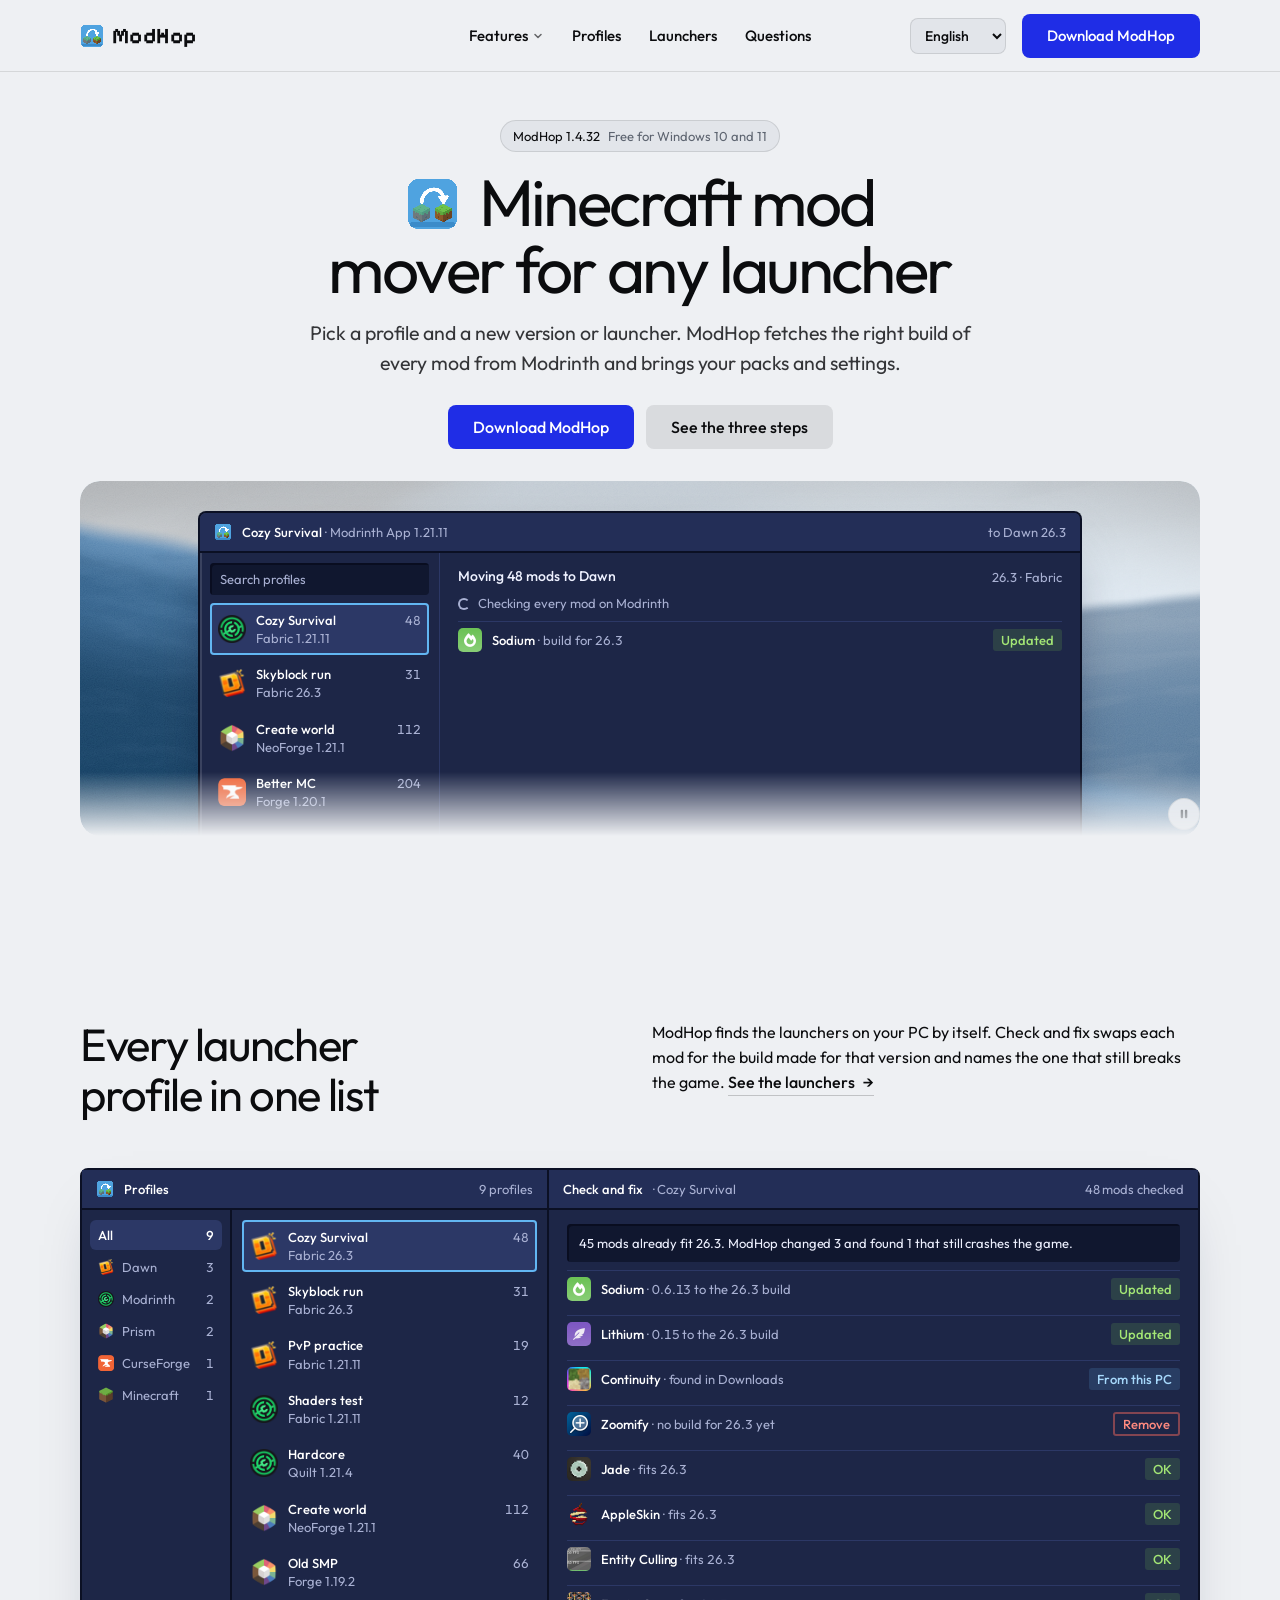
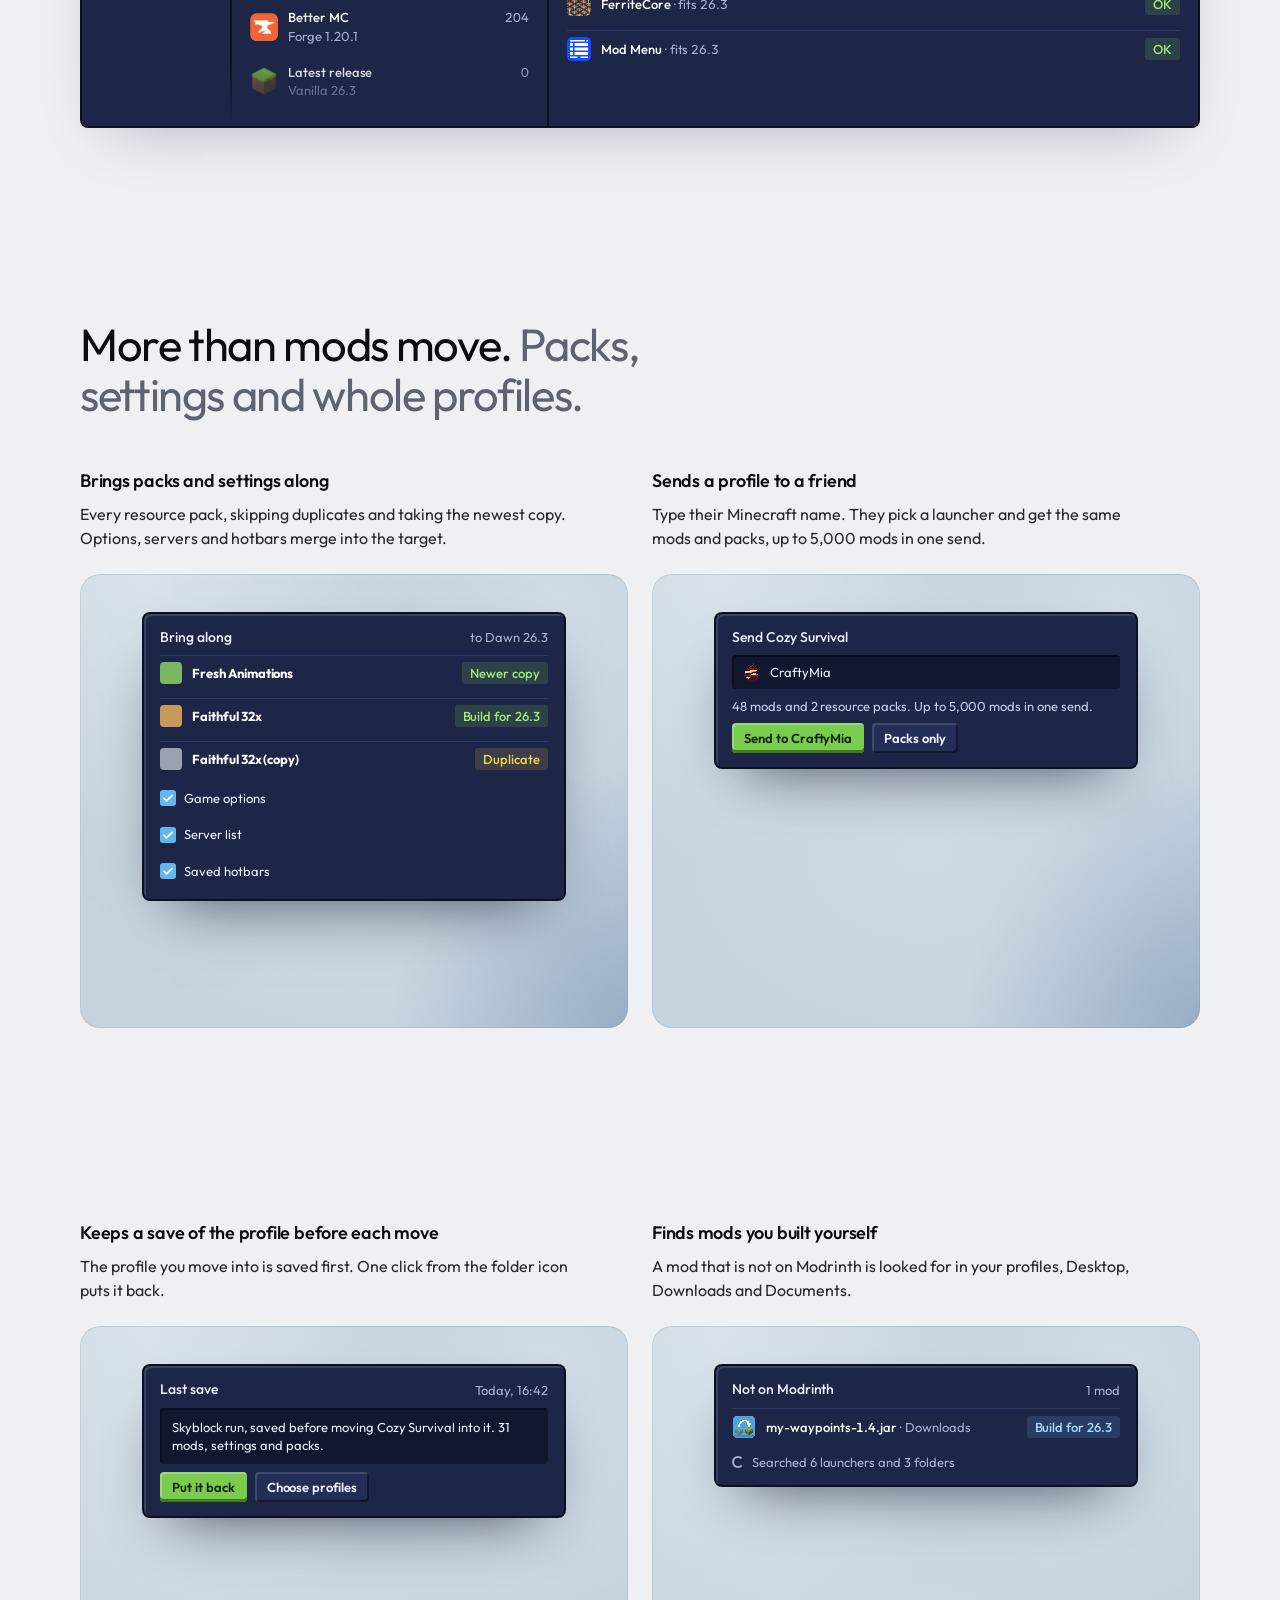
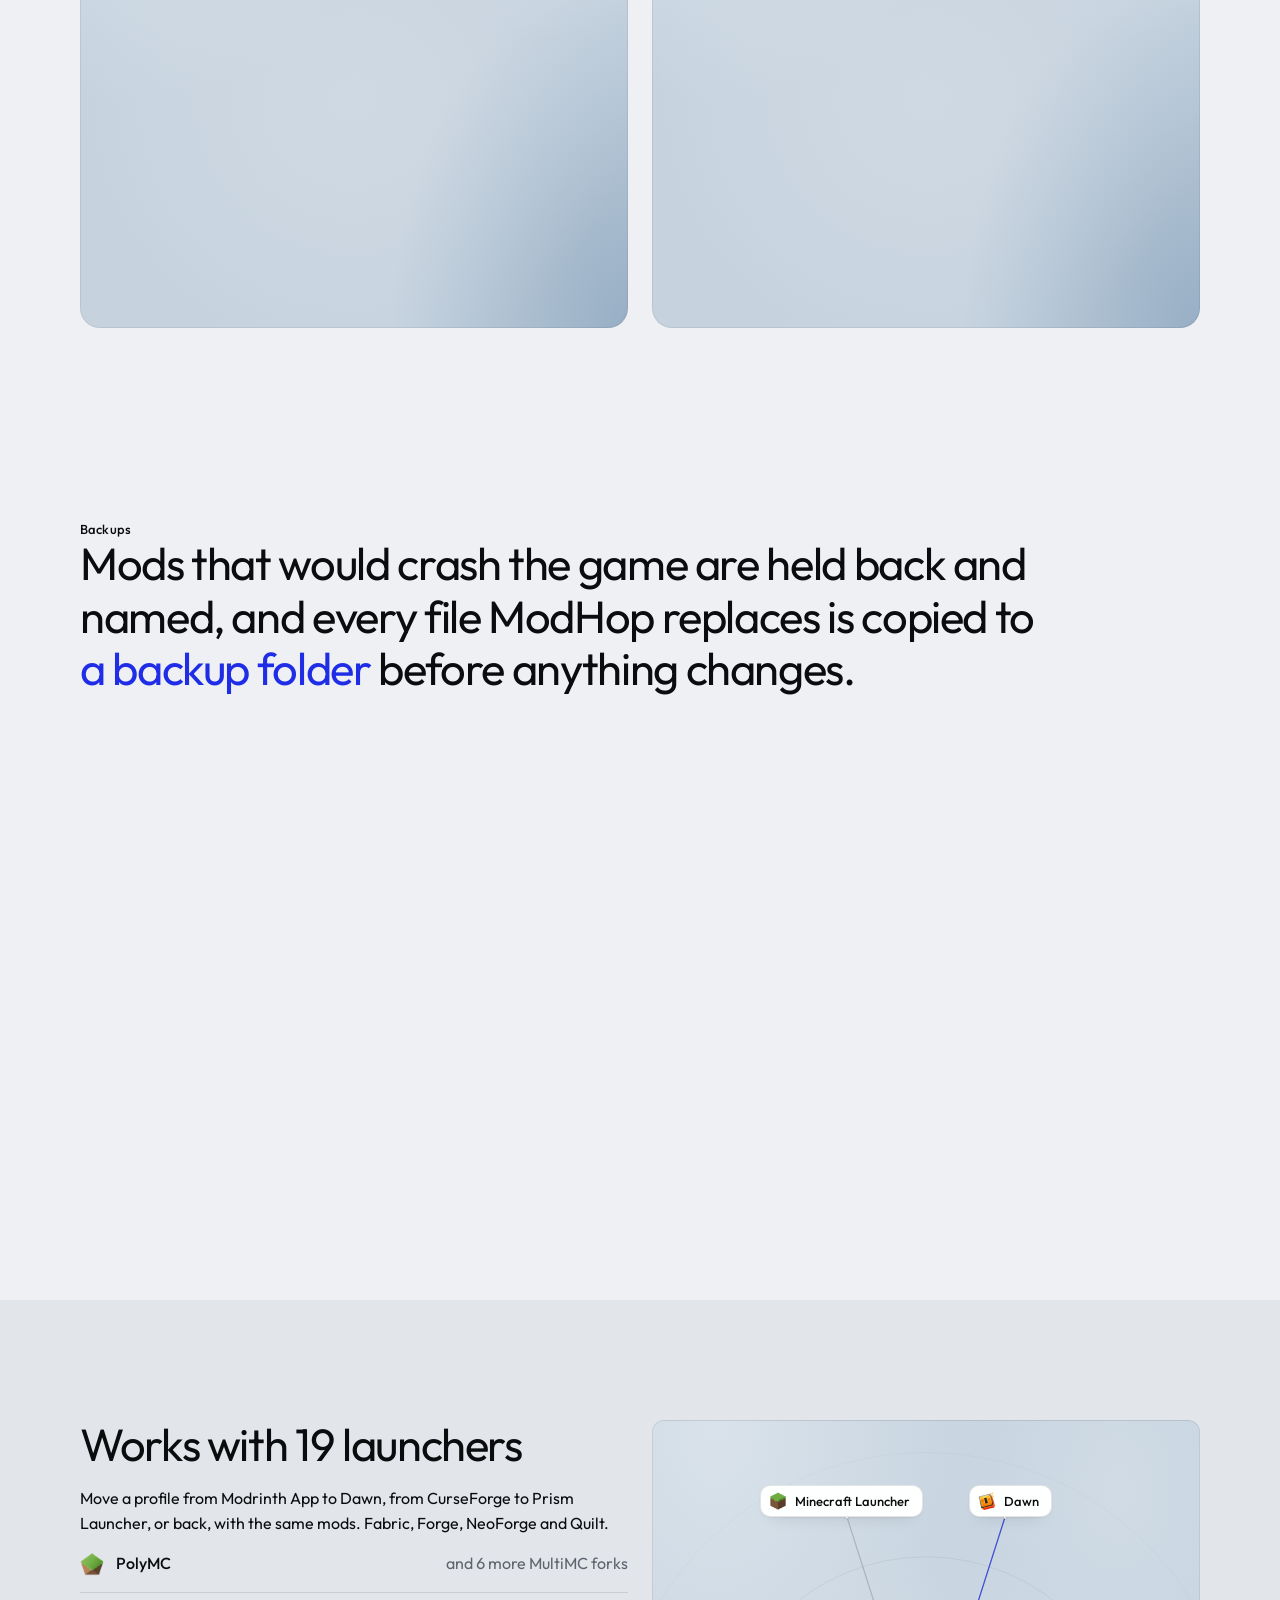
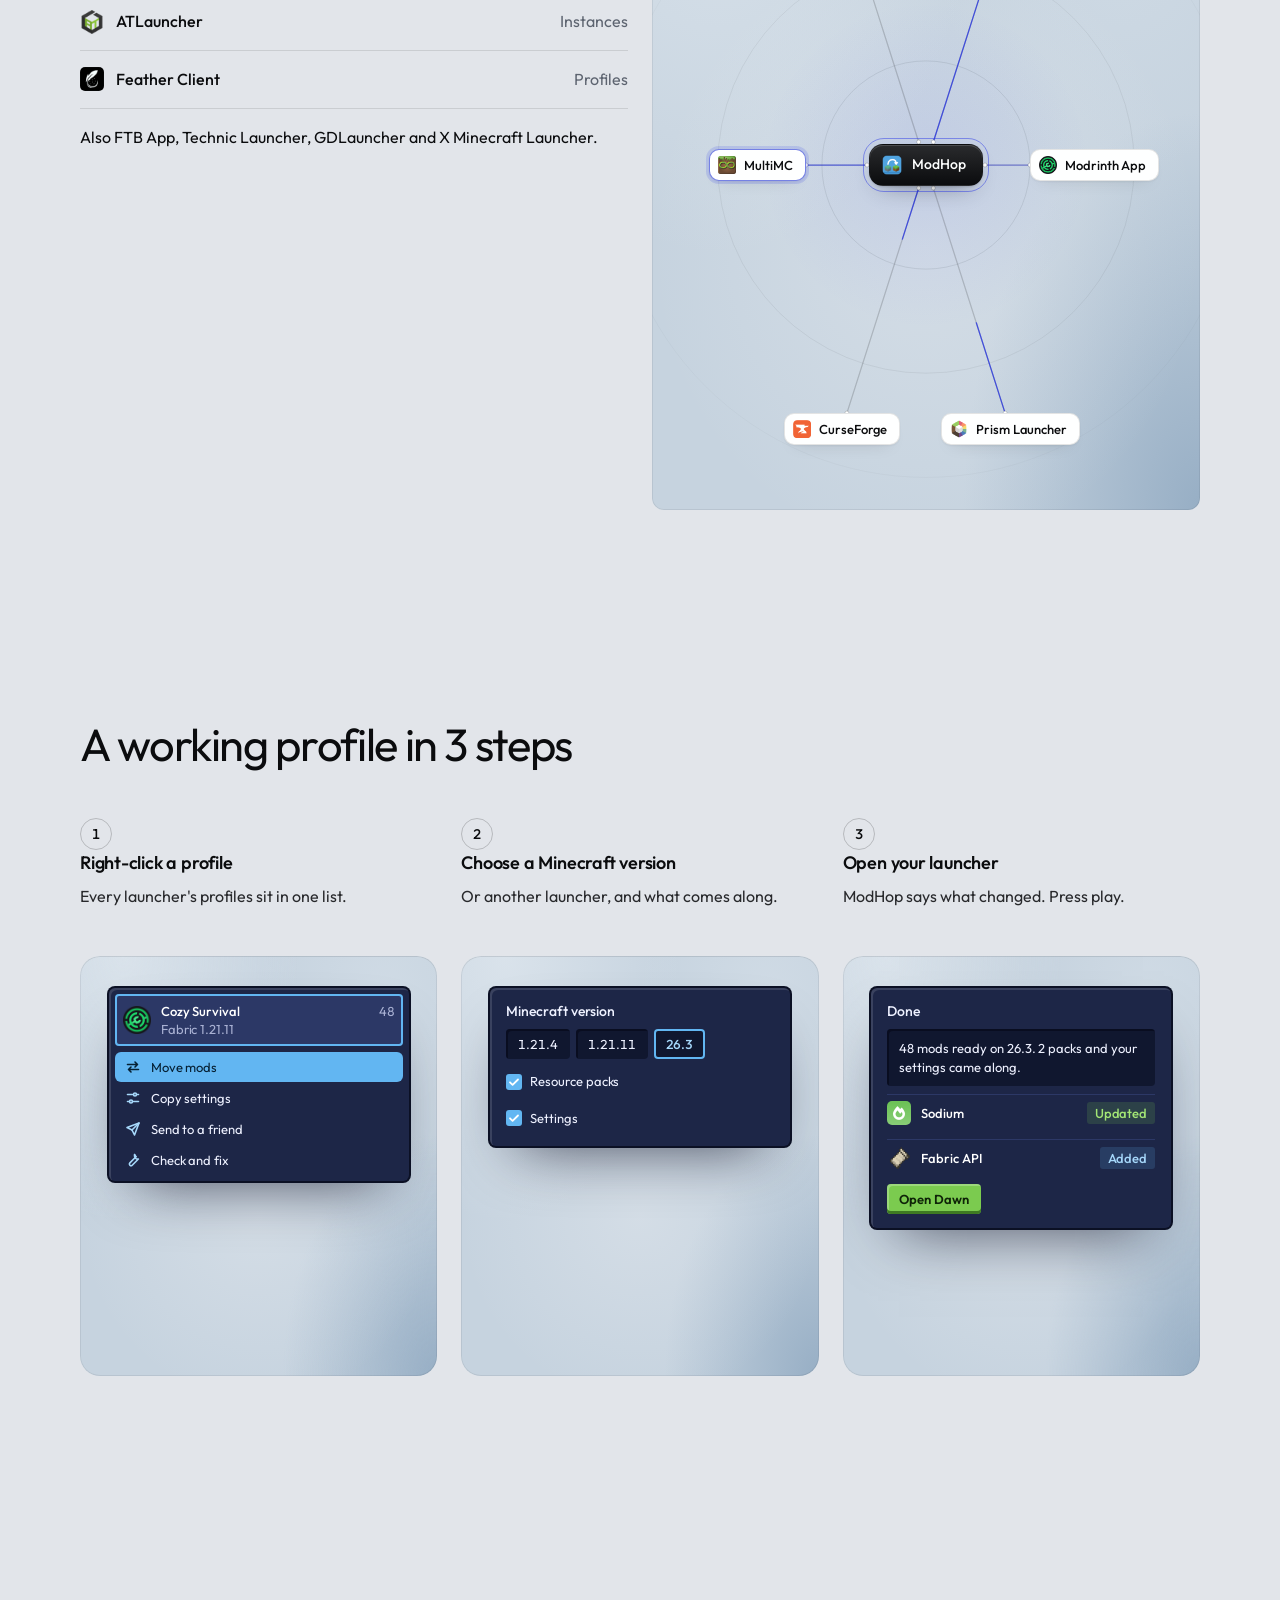
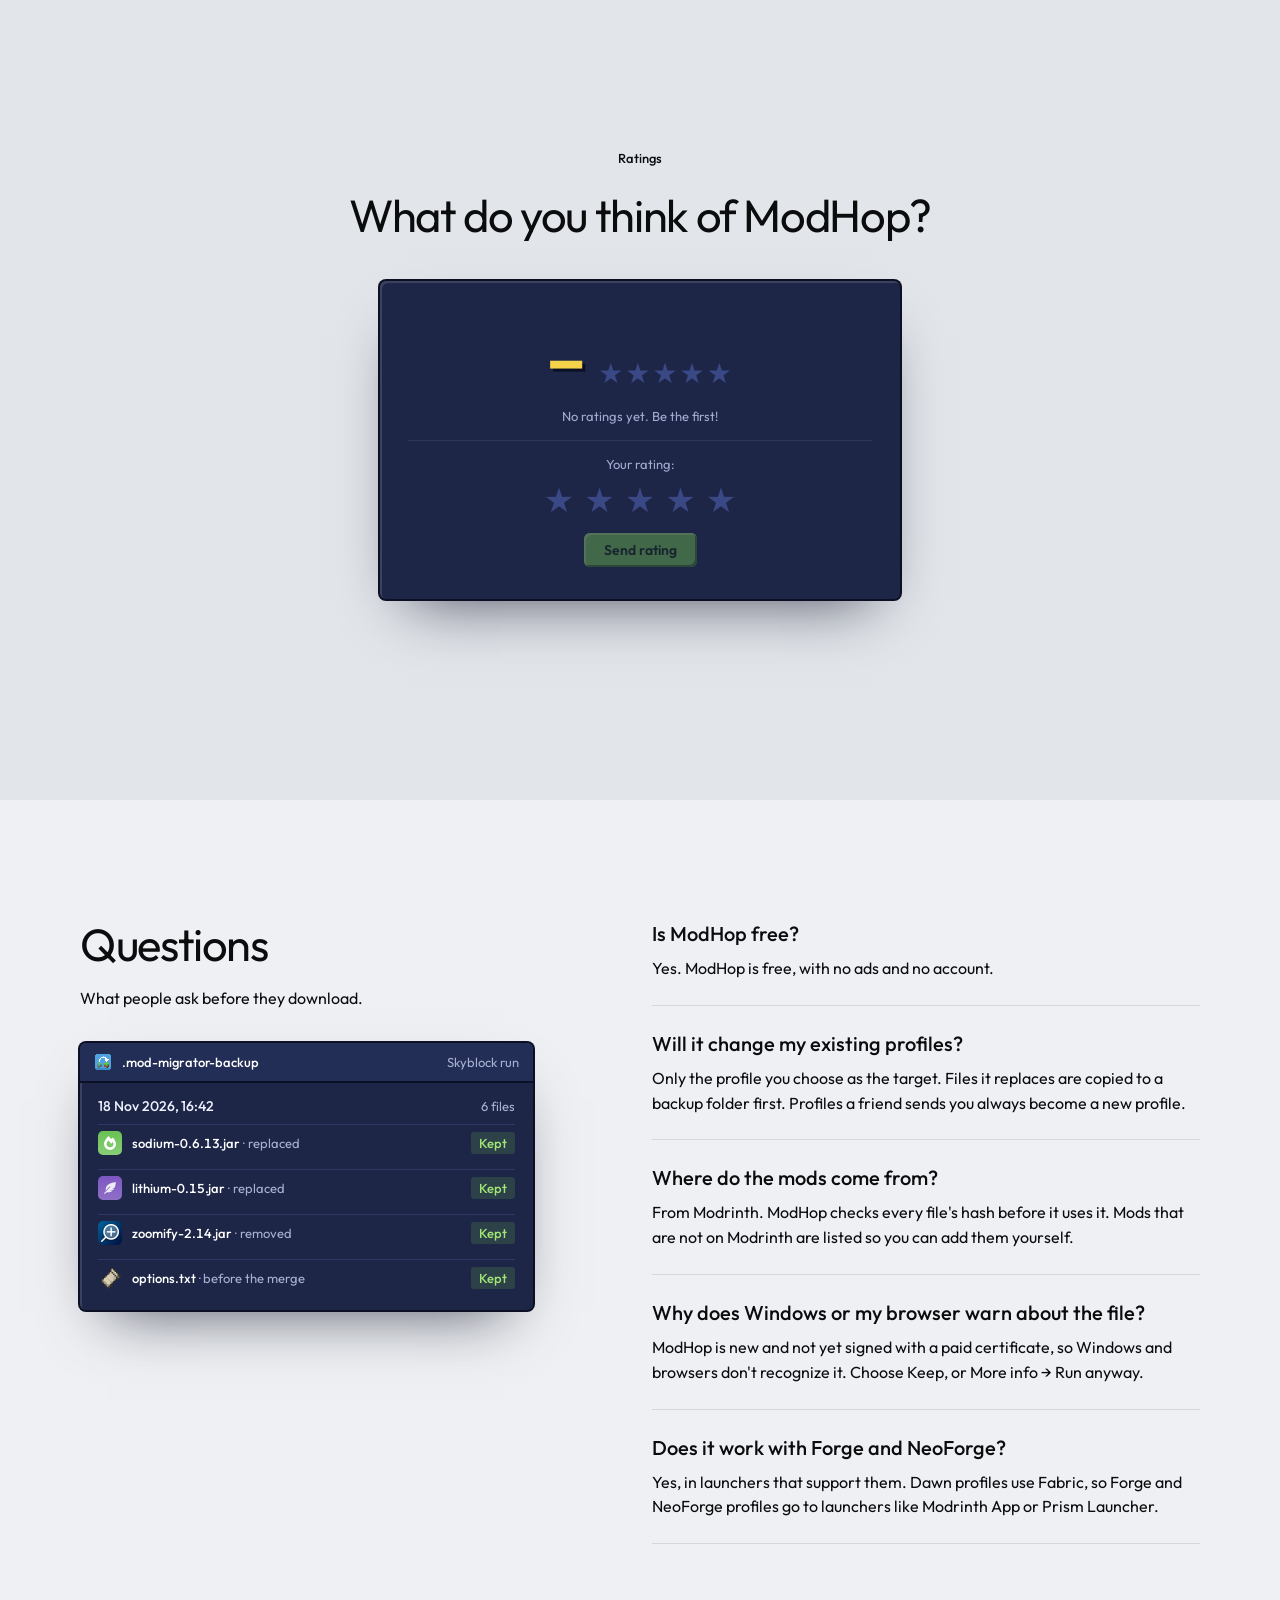
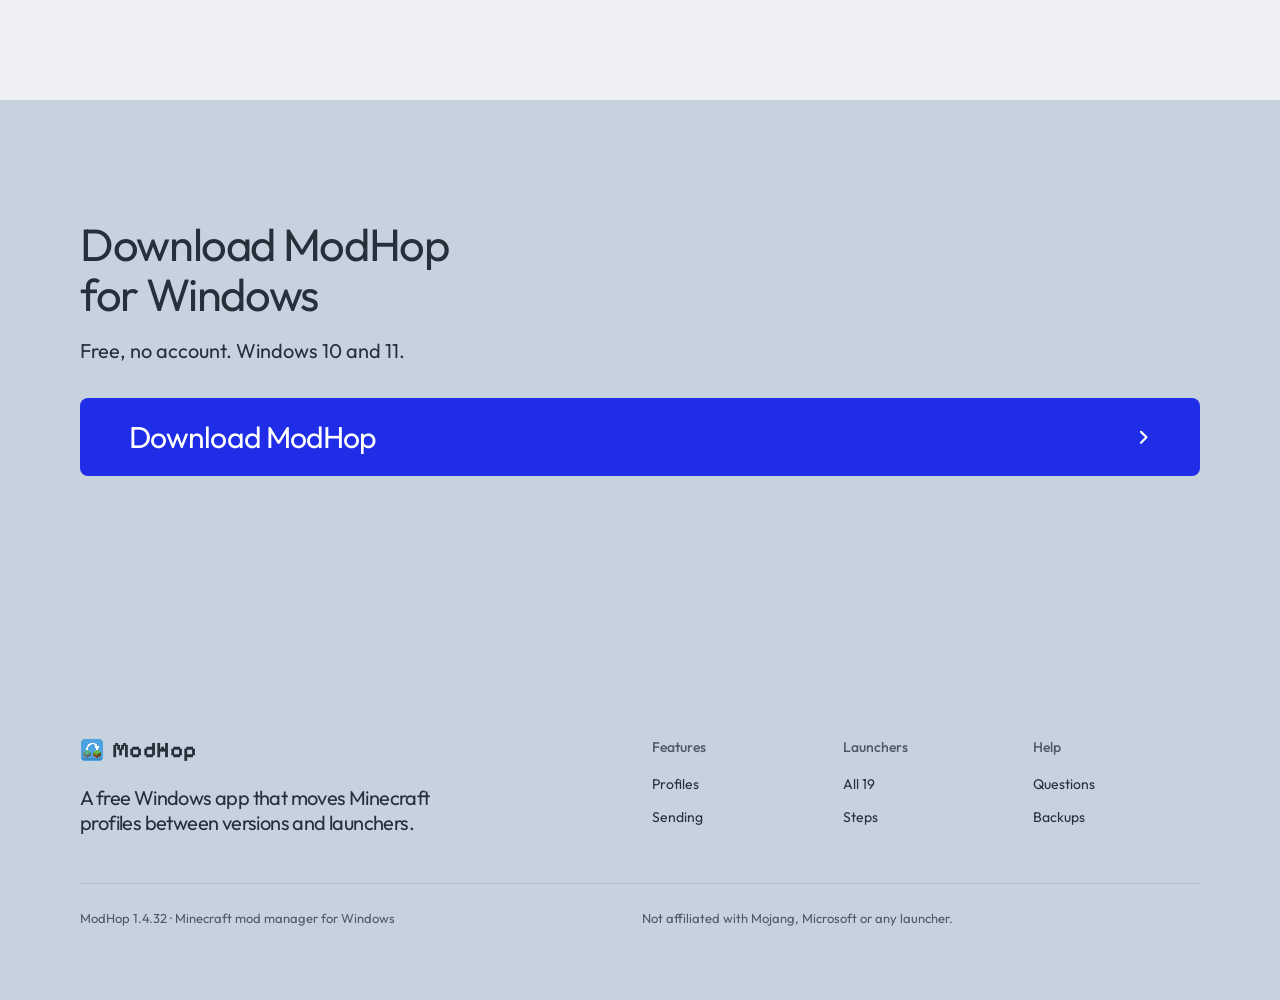
==== commit 9c618b13: "Website 1.4.32: index.html" ====
--- a/index.html
+++ b/index.html
@@ -230,6 +230,13 @@
   .pick-stars button { font-size: 34px; line-height: 1; background: none; border: 0; cursor: pointer; color: #3a4885; padding: 2px; transition: color .15s, transform .16s cubic-bezier(.23,1,.32,1); }
   .pick-stars button:active { transform: scale(.92); }
   .pick-stars button.on { color: #f4d34b; text-shadow: 0 0 12px rgba(244,211,75,.5); }
+  /* Send: the same grass button as the app's actions, small, under the stars */
+  .rate-send { font: 600 14px var(--font-text); color: #10240a; background: #7bcb4f; border: 0; border-radius: 6px; padding: 8px 20px; cursor: pointer;
+    box-shadow: inset 2px 2px 0 #a3e675, inset -2px -2px 0 #3e7a22; transition: transform .16s cubic-bezier(.23,1,.32,1), filter .15s, opacity .15s; }
+  .rate-send:hover:not(:disabled) { filter: brightness(1.08); }
+  .rate-send:active:not(:disabled) { transform: scale(.97); }
+  .rate-send:disabled { opacity: .4; cursor: default; }
+  .rate-send:focus-visible { outline: 2px solid #fff; outline-offset: 2px; }
   .rate-card .msg { color: #a2abd0; margin: 0; } .msg.err { color: #ff6b5e !important; }
   .dl-count { color: var(--muted); margin: 0; }
   /* right-to-left pages (he, ar) */
@@ -517,6 +524,7 @@
           <p class="msg">Your rating:</p>
           <div class="pick-stars" id="pick" role="group" aria-label="Your rating"><button type="button" data-s="1" aria-label="1 star">★</button><button type="button" data-s="2" aria-label="2 stars">★</button><button type="button" data-s="3" aria-label="3 stars">★</button><button type="button" data-s="4" aria-label="4 stars">★</button><button type="button" data-s="5" aria-label="5 stars">★</button></div>
         </div>
+        <button type="button" class="rate-send" id="rateSend" disabled>Send rating</button>
         <p class="msg" id="rateMsg" data-thanks="Thanks! Your rating will show up here within a few hours." data-fail="Couldn't send your rating. Try again later." hidden></p>
       </div>
     </div>
@@ -615,22 +623,33 @@
   }
   const buttons = [...$('pick').querySelectorAll('button')];
   const paint = v => buttons.forEach(b => b.classList.toggle('on', Number(b.dataset.s) <= v));
-  paint(mine);
+  // A star click only picks; the Send button under the stars sends the picked rating.
+  let picked = mine;
+  const send = $('rateSend');
+  paint(picked);
   buttons.forEach(b => {
     b.onmouseenter = () => paint(Number(b.dataset.s));
-    b.onmouseleave = () => paint(mine);
-    b.onclick = async () => {
-      const s = Number(b.dataset.s), msg = $('rateMsg');
-      try {
-        const res = await fetch(RELAY, { method: 'POST', body: JSON.stringify({ v: 1, kind: 'rating', id, stars: s }) });
-        if (!res.ok) throw new Error(res.status);
-        mine = s; paint(mine);
-        try { localStorage.setItem('modhop-rating', String(s)); } catch {}
-        msg.textContent = msg.dataset.thanks; msg.classList.remove('err');
-      } catch { msg.textContent = msg.dataset.fail; msg.classList.add('err'); }
-      msg.hidden = false;
+    b.onmouseleave = () => paint(picked);
+    b.onclick = () => {
+      picked = Number(b.dataset.s); paint(picked);
+      buttons.forEach(x => x.setAttribute('aria-pressed', String(Number(x.dataset.s) === picked)));
+      send.disabled = picked === mine;
+      $('rateMsg').hidden = true;
     };
   });
+  send.onclick = async () => {
+    const s = picked, msg = $('rateMsg');
+    if (!s) return;
+    send.disabled = true;
+    try {
+      const res = await fetch(RELAY, { method: 'POST', body: JSON.stringify({ v: 1, kind: 'rating', id, stars: s }) });
+      if (!res.ok) throw new Error(res.status);
+      mine = s;
+      try { localStorage.setItem('modhop-rating', String(s)); } catch {}
+      msg.textContent = msg.dataset.thanks; msg.classList.remove('err');
+    } catch { msg.textContent = msg.dataset.fail; msg.classList.add('err'); send.disabled = false; }
+    msg.hidden = false;
+  };
   try {
     const r = await (await fetch(DATA, { cache: 'no-cache' })).json();
     if (r.count > 0) {
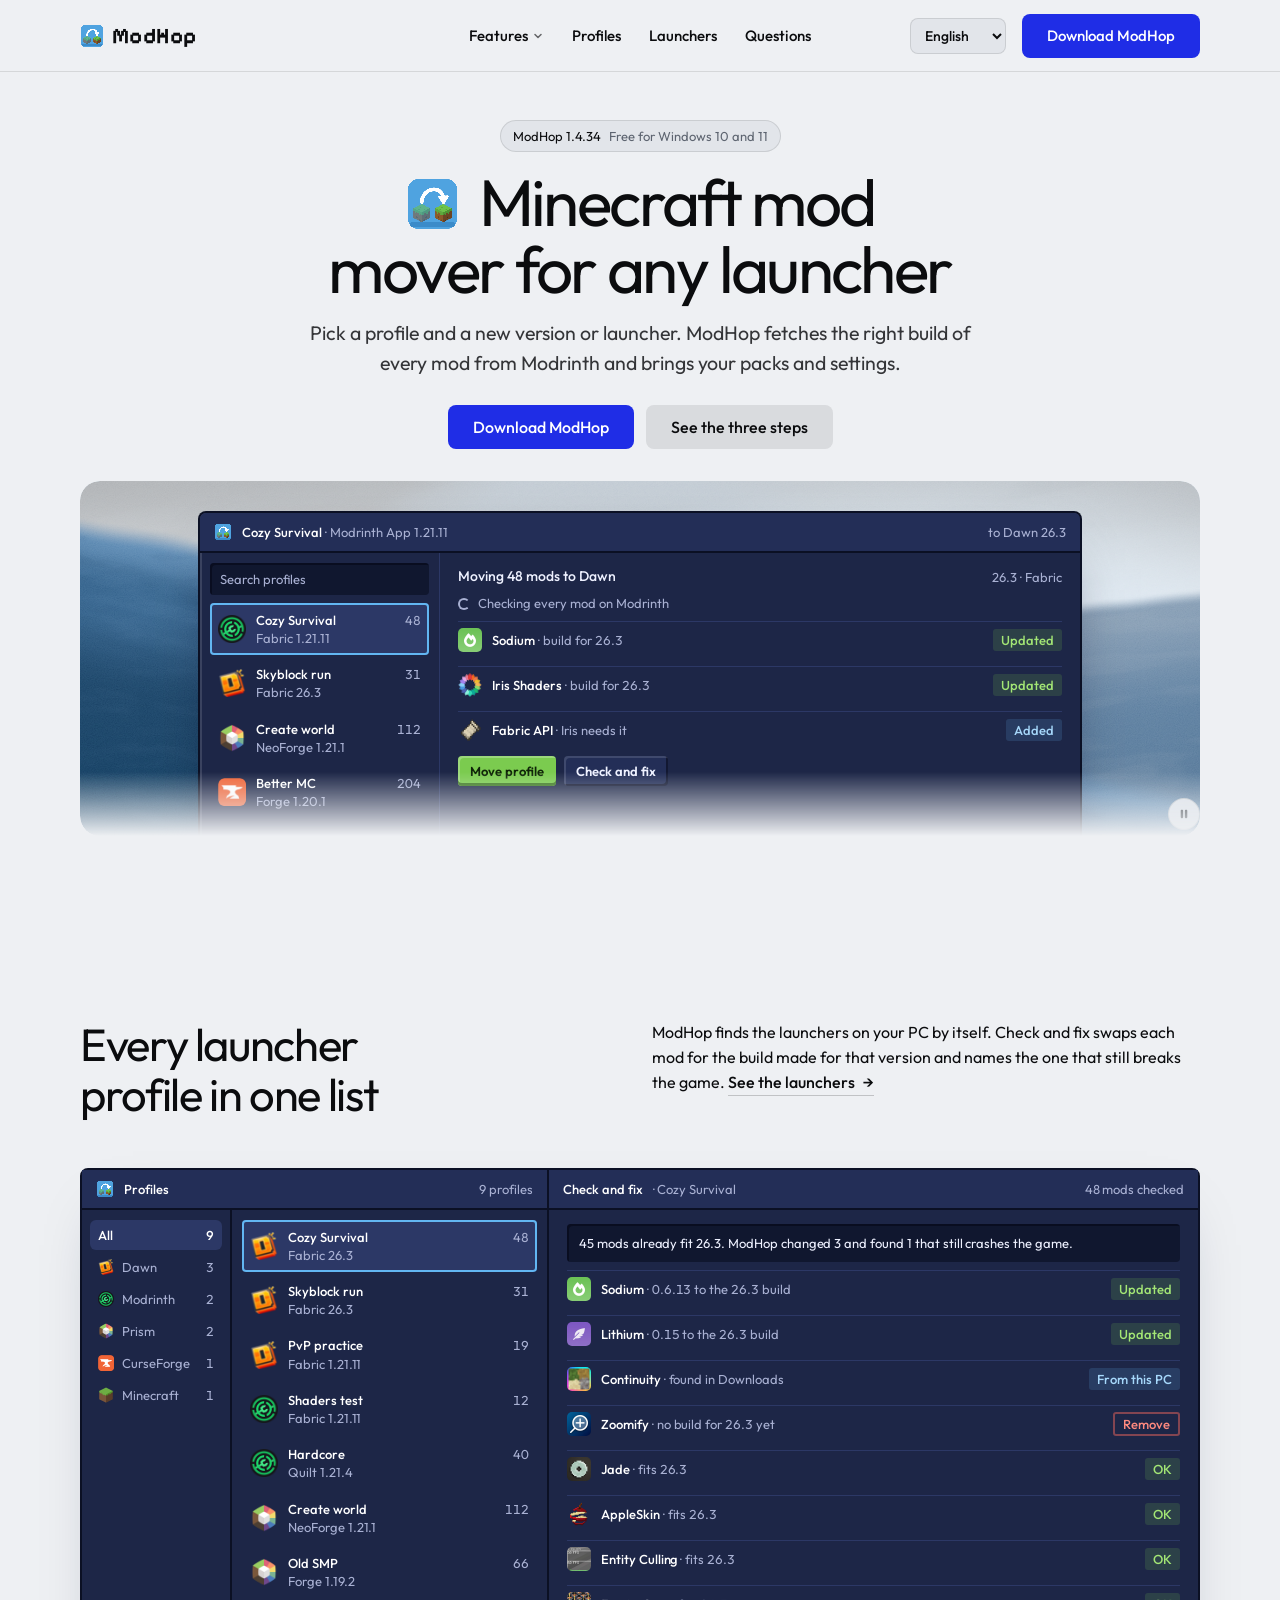
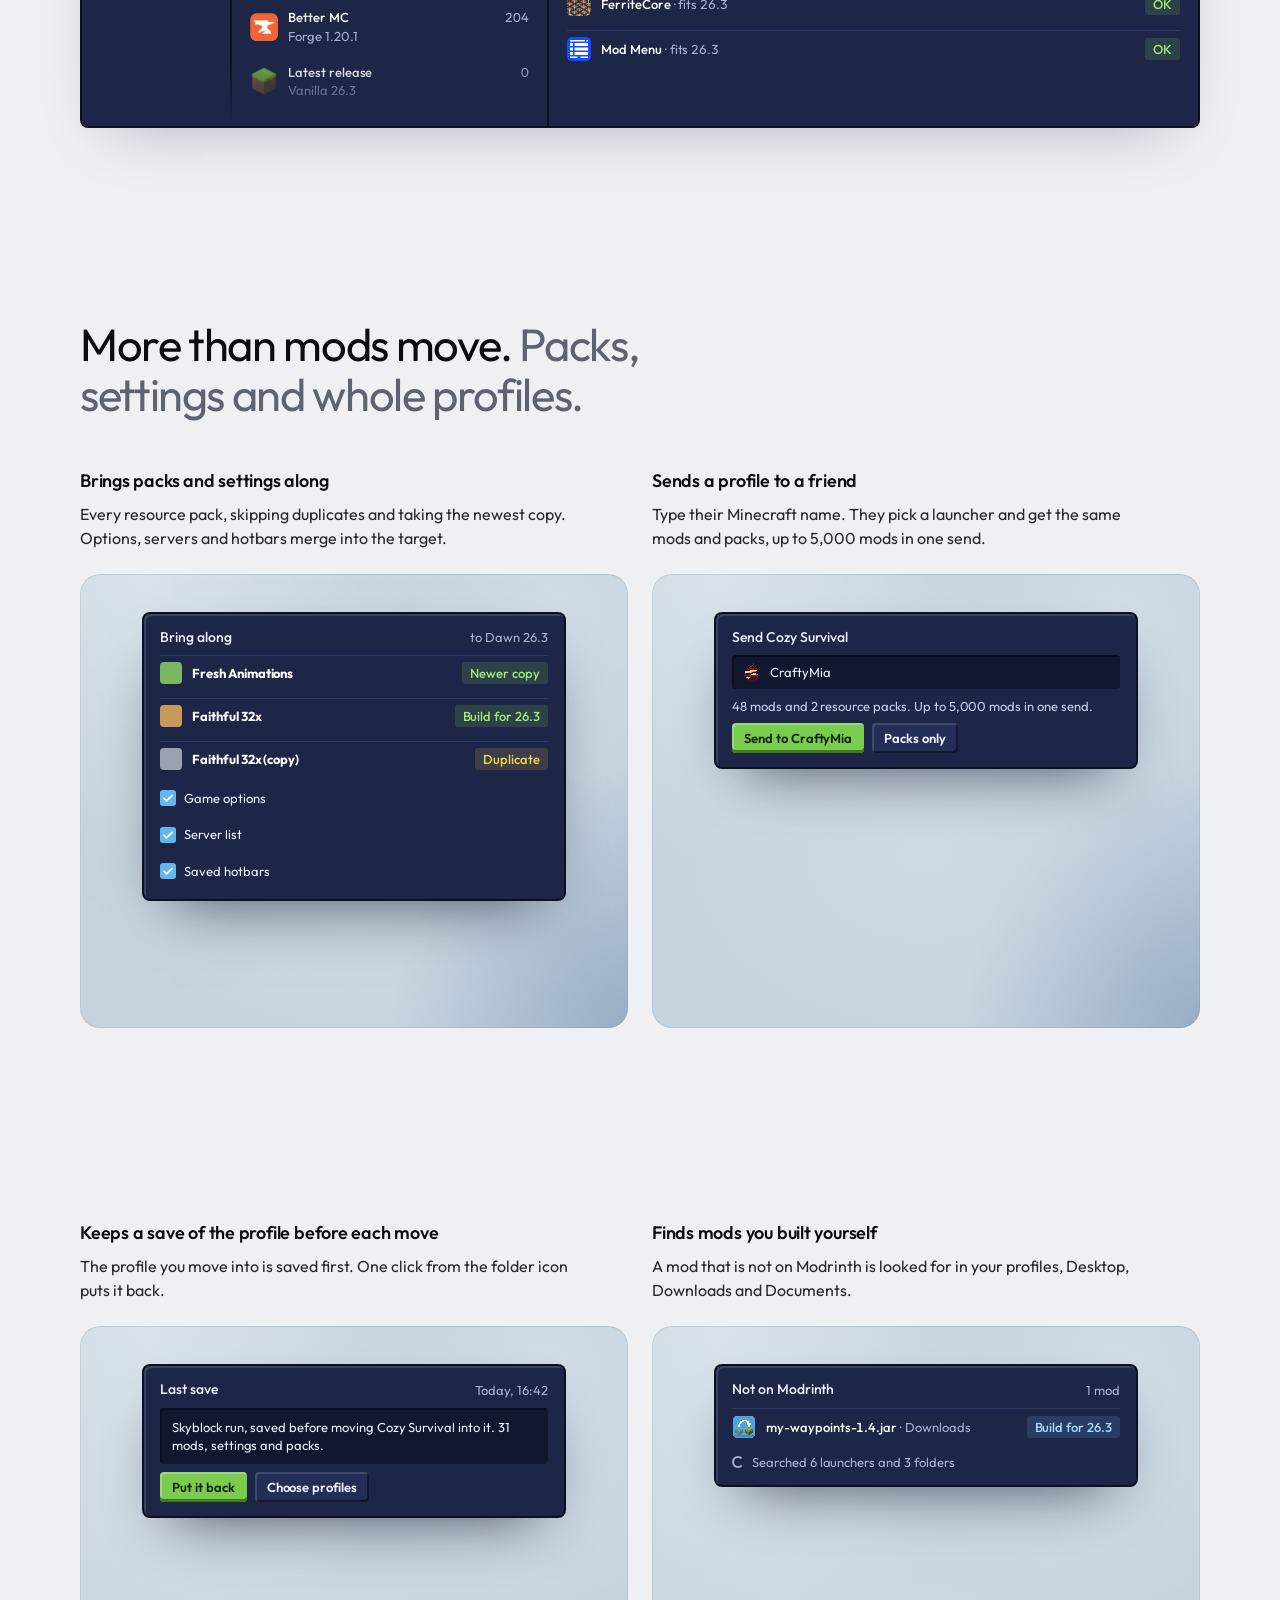
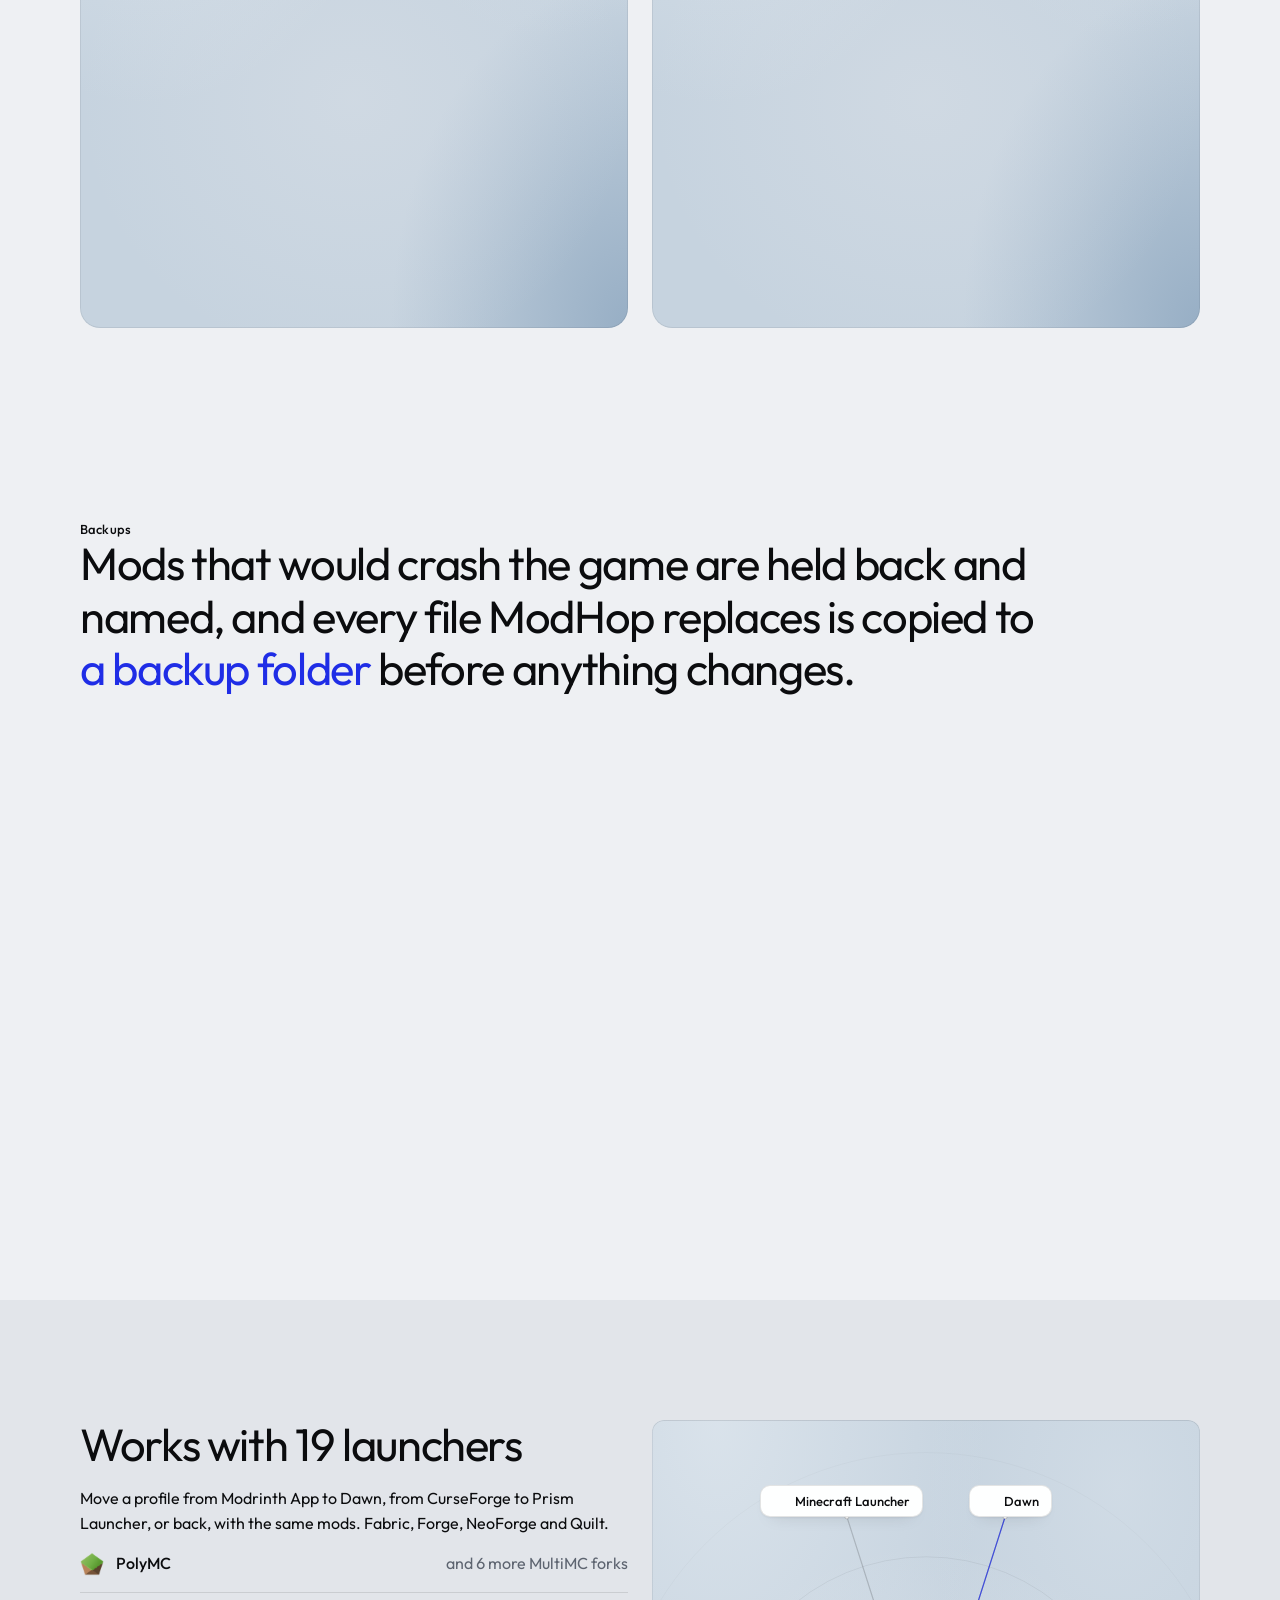
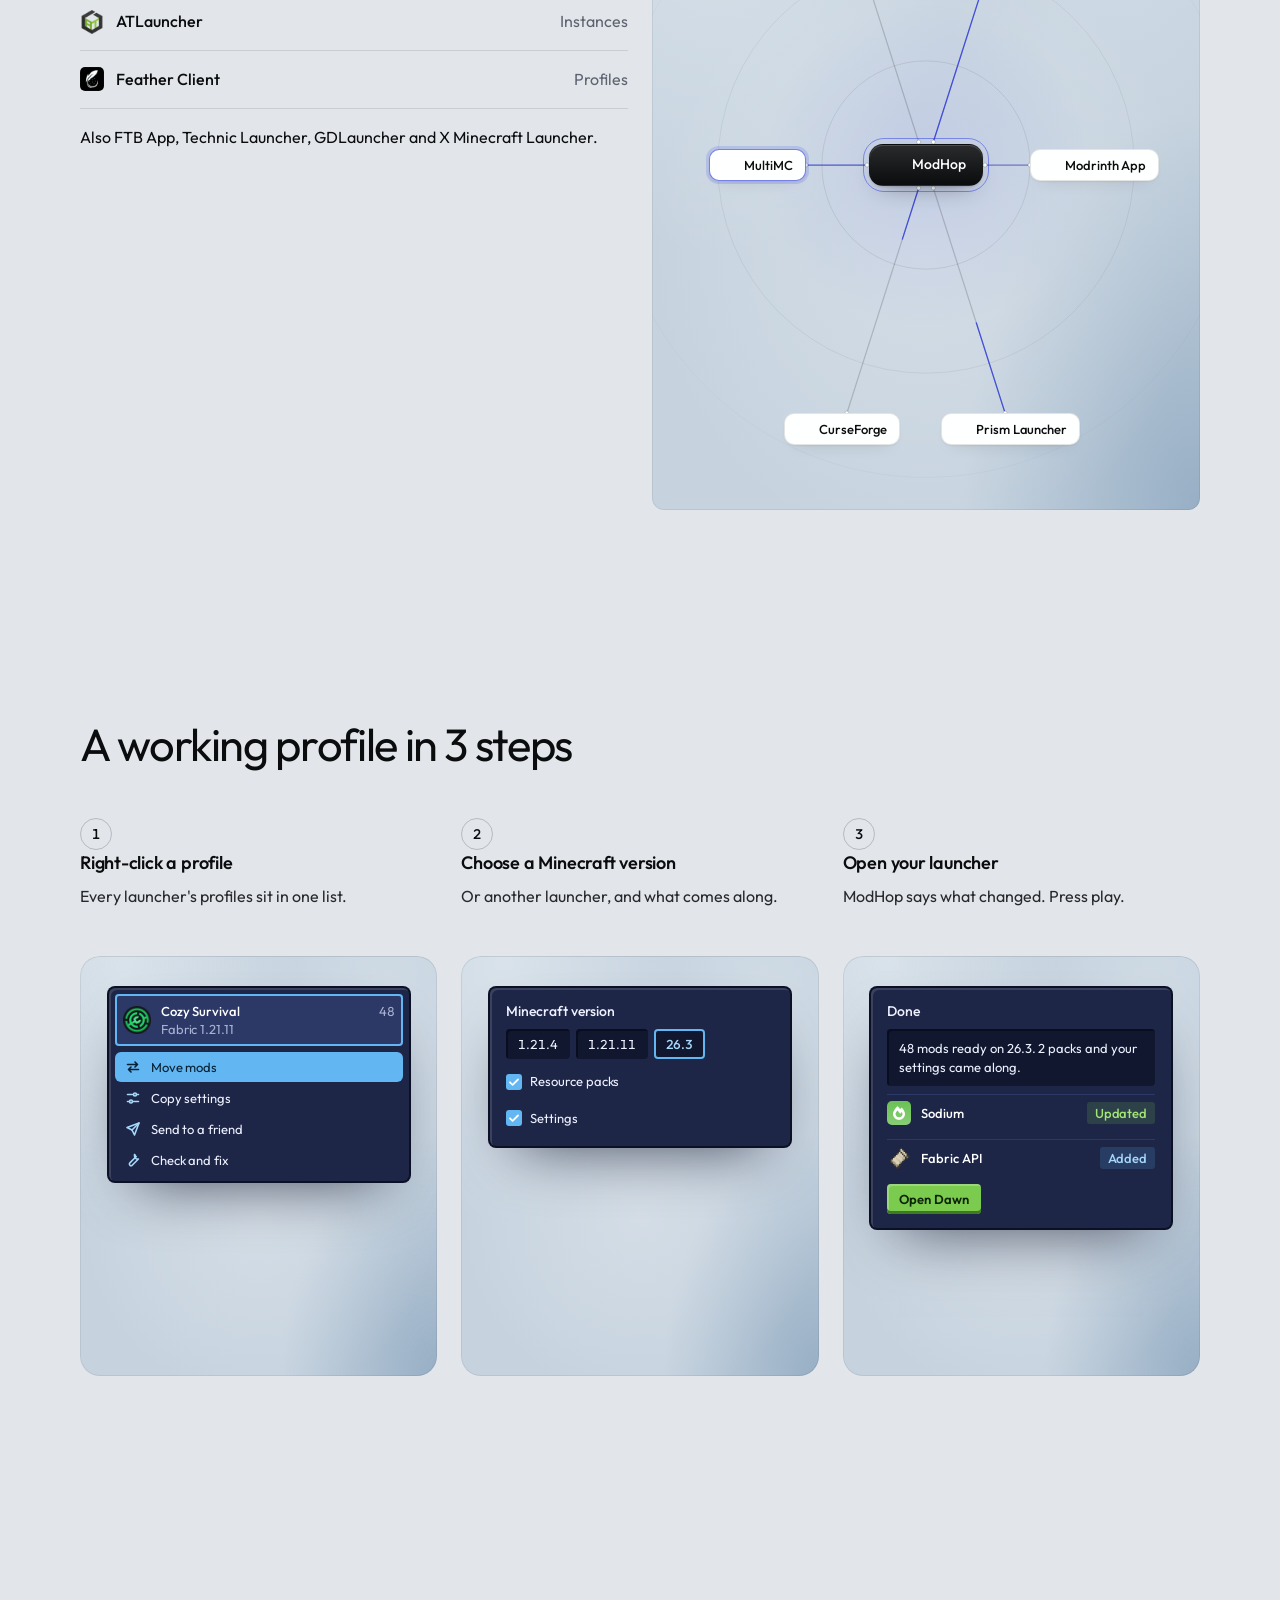
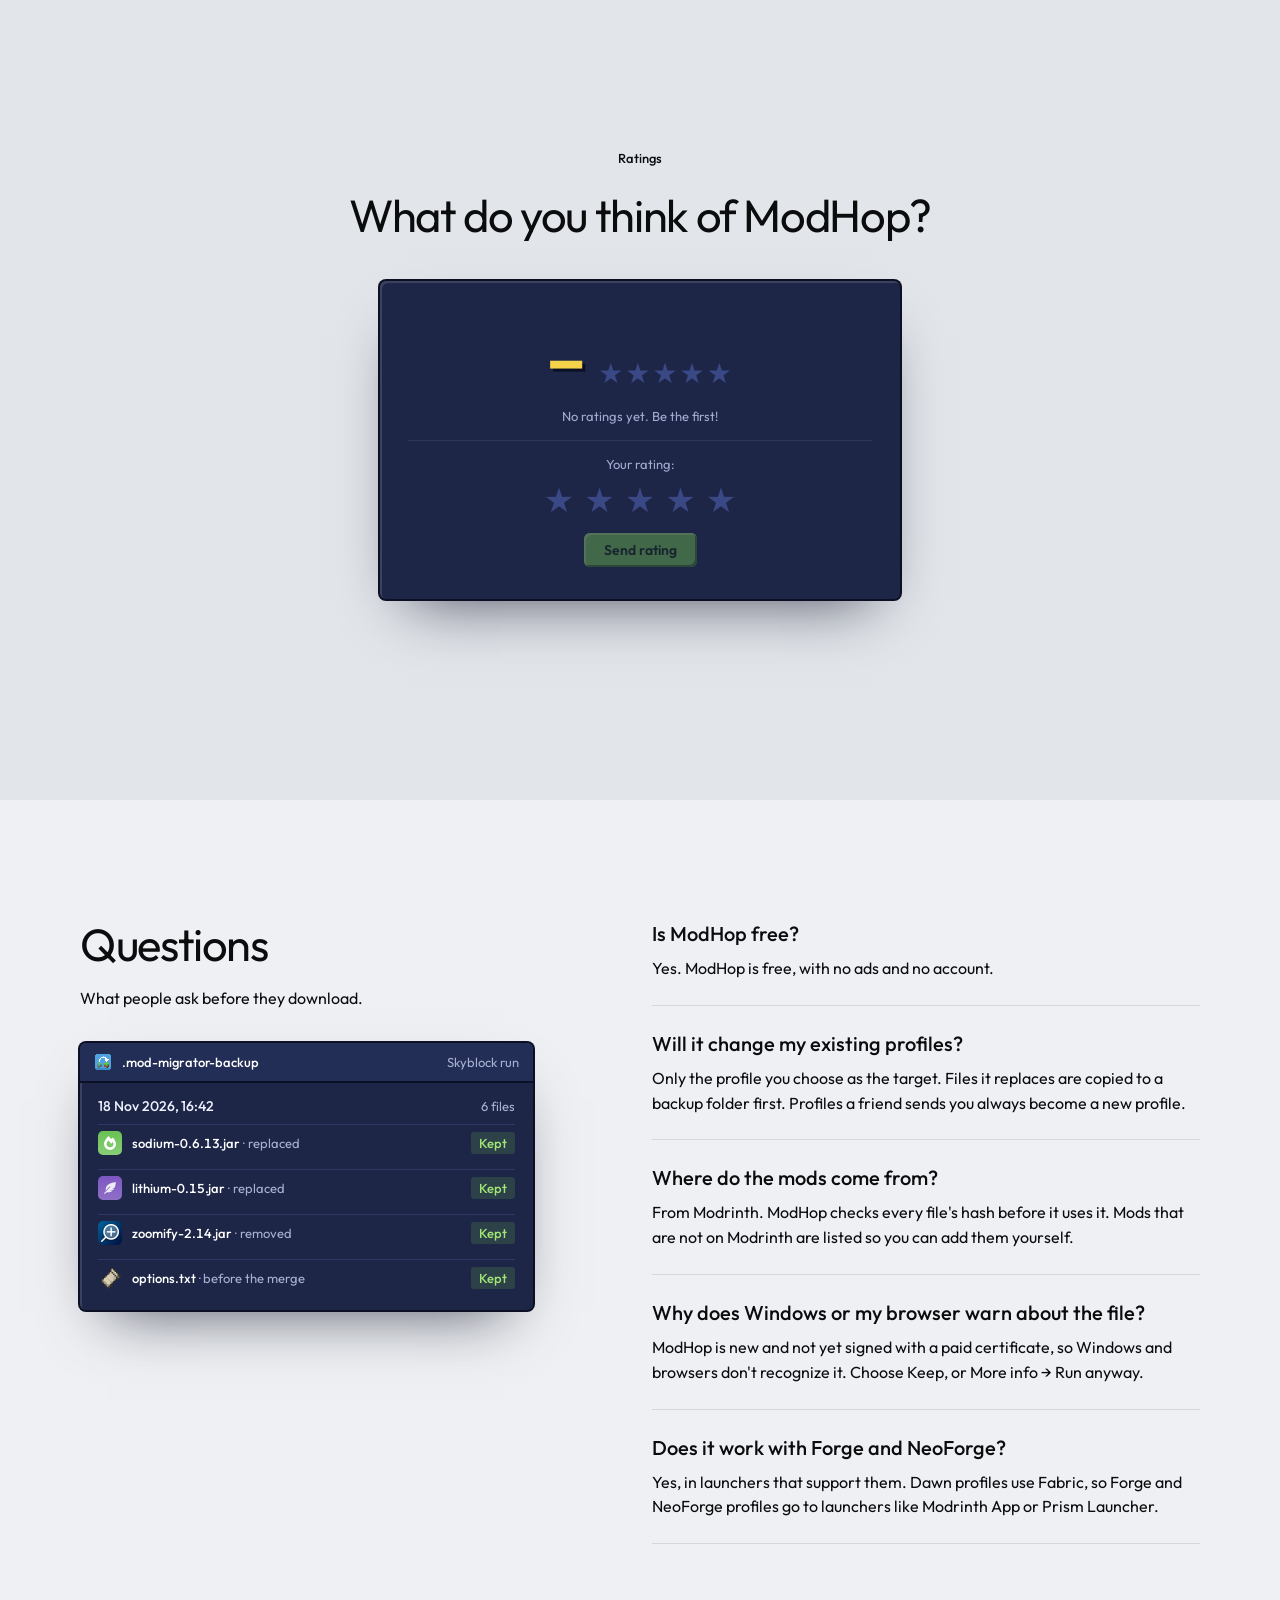
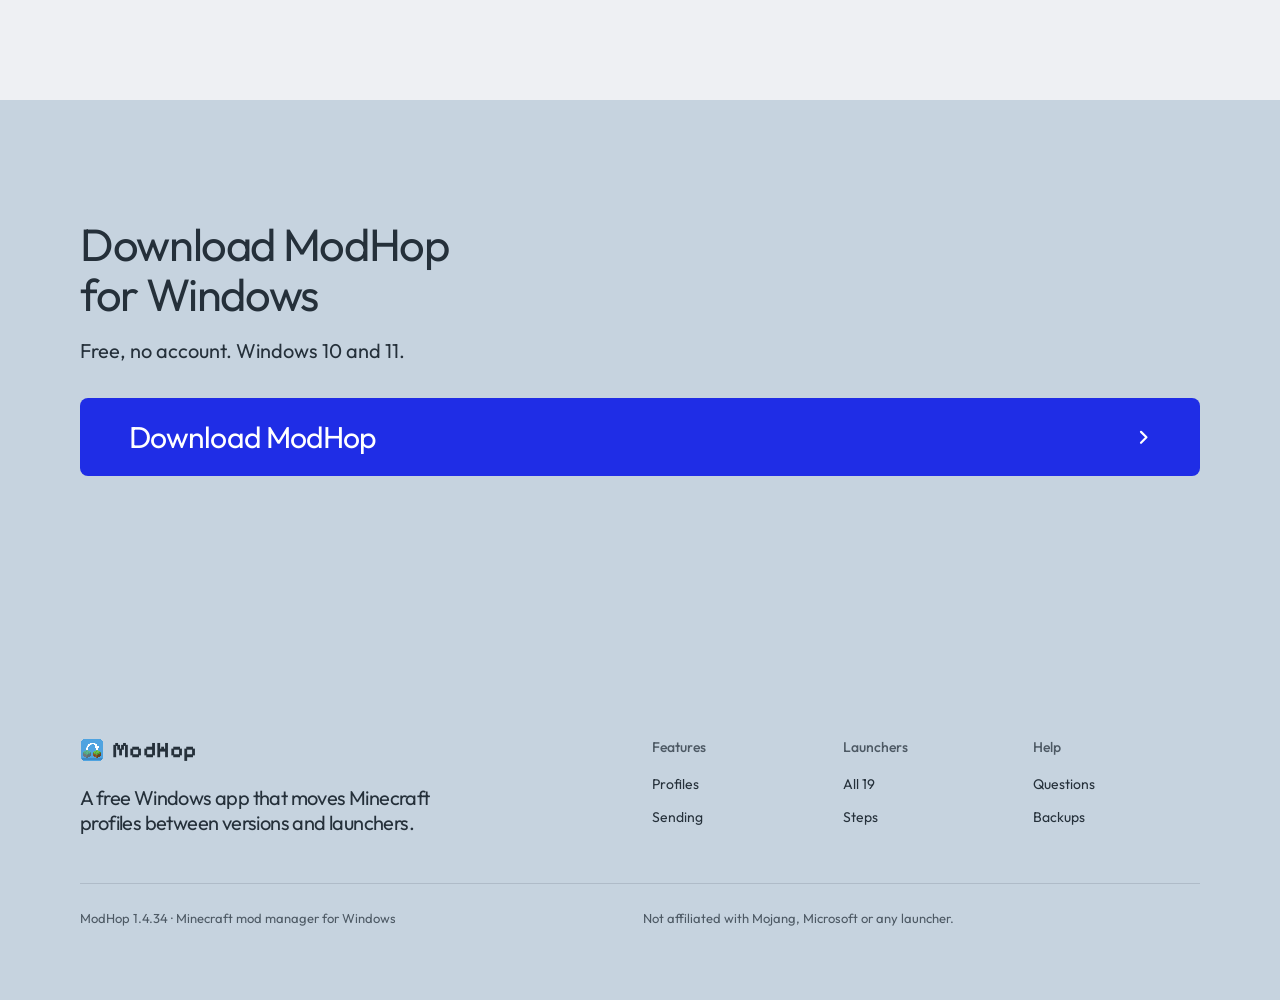
==== commit a319674e: "Website 1.4.34: index.html" ====
--- a/index.html
+++ b/index.html
@@ -28,7 +28,7 @@
 <meta property="og:image:width" content="1200">
 <meta property="og:image:height" content="630">
 <meta name="twitter:card" content="summary_large_image">
-<script type="application/ld+json">{"@context":"https://schema.org","@type":"SoftwareApplication","name":"ModHop","operatingSystem":"Windows 10, Windows 11","applicationCategory":"GameApplication","aggregateRating":{"@type":"AggregateRating","ratingValue":"3.7","ratingCount":"3","bestRating":"5","worstRating":"1"},"description":"Free Minecraft mod manager and mod updater that moves mods, resource packs and settings to any Minecraft version or launcher.","offers":{"@type":"Offer","price":"0","priceCurrency":"USD"},"downloadUrl":"https://da.gd/ModHop","url":"https://modhop.github.io/"}</script>
+<script type="application/ld+json">{"@context":"https://schema.org","@type":"SoftwareApplication","name":"ModHop","operatingSystem":"Windows 10, Windows 11","applicationCategory":"GameApplication","aggregateRating":{"@type":"AggregateRating","ratingValue":"4","ratingCount":"4","bestRating":"5","worstRating":"1"},"description":"Free Minecraft mod manager and mod updater that moves mods, resource packs and settings to any Minecraft version or launcher.","offers":{"@type":"Offer","price":"0","priceCurrency":"USD"},"downloadUrl":"https://da.gd/ModHop","url":"https://modhop.github.io/"}</script>
 <script type="application/ld+json">{"@context":"https://schema.org","@type":"WebSite","name":"modhop.github.io","alternateName":["ModHop","ModHop Minecraft"],"url":"https://modhop.github.io/"}</script>
 <script type="application/ld+json">{"@context":"https://schema.org","@type":"Organization","name":"ModHop","url":"https://modhop.github.io/","logo":"https://modhop.github.io/logo.png"}</script>
 <meta name="theme-color" content="#eef0f3">
@@ -293,7 +293,7 @@
   <section class="hero hero--centred" data-enter aria-labelledby="hero-h">
     <div class="wrap"><div class="hero-text">
       <div class="hero__c">
-        <a class="pill" href="#features"><span>ModHop 1.4.32</span><span class="muted">Free for Windows 10 and 11</span></a>
+        <a class="pill" href="#features"><span>ModHop 1.4.34</span><span class="muted">Free for Windows 10 and 11</span></a>
         <h1 id="hero-h"><img width="28" height="28" class="h1-logo" src="/logo.png" alt=""> <span>Minecraft mod mover for any launcher</span></h1>
         <p class="hero__lead">Pick a profile and a new version or launcher. ModHop fetches the right build of every mod from Modrinth and brings your packs and settings.</p>
         <div class="btn-row"><a class="btn btn--primary" href="https://da.gd/ModHop">Download ModHop</a><a class="btn btn--secondary" href="#steps">See the three steps</a></div>
@@ -580,7 +580,7 @@
         <div class="span-2 footer__col"><h3>Help</h3><ul><li><a href="#faq">Questions</a></li><li><a href="#backups">Backups</a></li></ul></div>
       </div>
       <div class="footer__legal">
-        <span>ModHop 1.4.32 · Minecraft mod manager for Windows</span>
+        <span>ModHop 1.4.34 · Minecraft mod manager for Windows</span>
         <span>Not affiliated with Mojang, Microsoft or any launcher.</span>
         <div class="socials"></div>
       </div>
